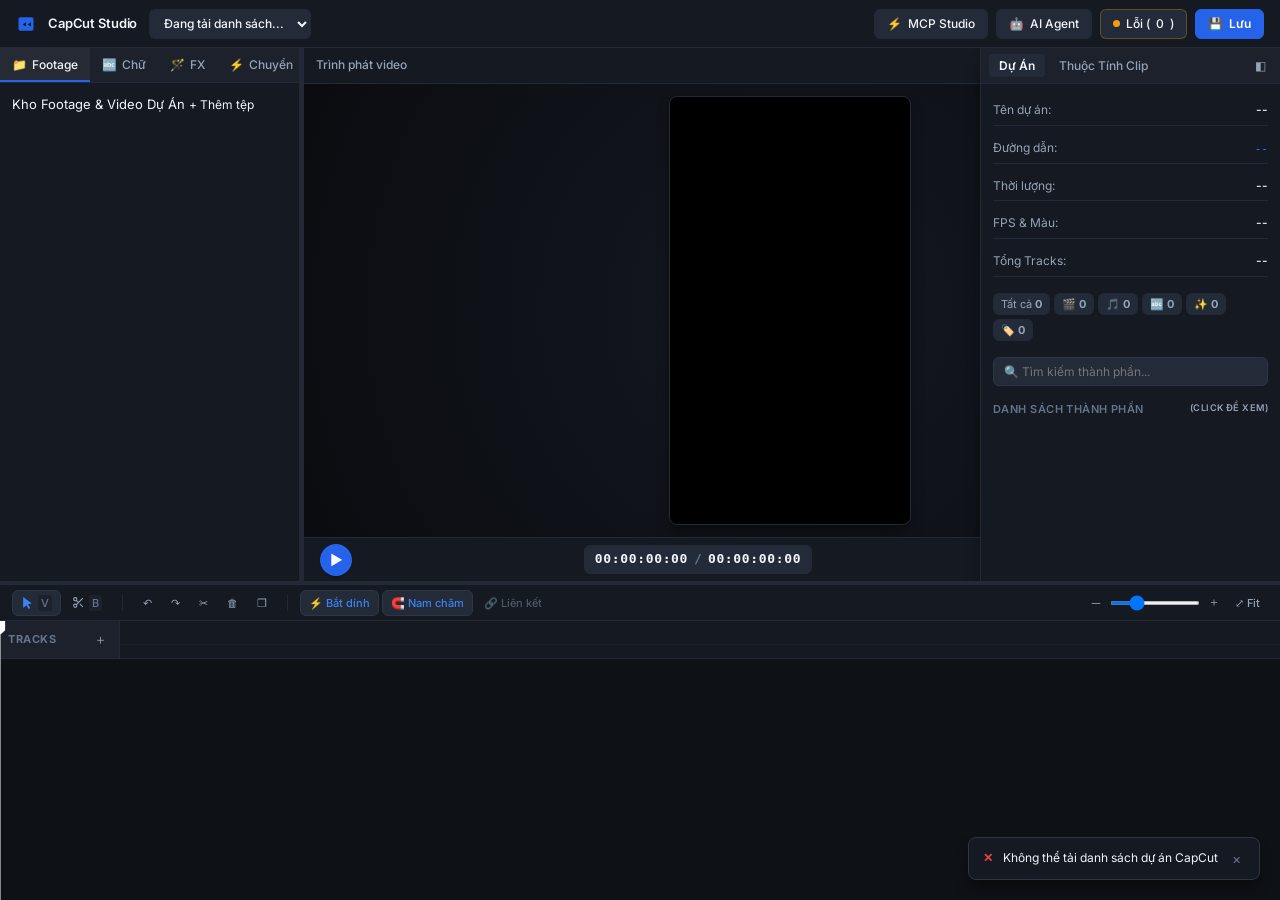
==== static/index.html @ 90d2bc45 "fix(ui): restore professional 3-pane video studio layout, visible timeline and clean default tabs" ====
<!DOCTYPE html>
<html lang="vi">
<head>
  <meta charset="UTF-8">
  <meta name="viewport" content="width=device-width, initial-scale=1.0">
  <title>CapCut Studio & AI Co-Director</title>
  <link rel="preconnect" href="https://fonts.googleapis.com">
  <link rel="preconnect" href="https://fonts.gstatic.com" crossorigin>
  <link href="https://fonts.googleapis.com/css2?family=Inter:wght@400;500;600;700&family=Montserrat:wght@600;700;800&display=swap" rel="stylesheet">
  <link rel="stylesheet" href="style.css">
</head>
<body>
  <!-- TOP APP BAR (48px chuẩn Minimal Professional) -->
  <header class="app-header">
    <div class="header-left">
      <div class="capcut-logo" title="CapCut Web Studio">
        <svg viewBox="0 0 24 24" width="20" height="20" fill="currentColor">
          <path d="M19 4H5a2 2 0 0 0-2 2v12a2 2 0 0 0 2 2h14a2 2 0 0 0 2-2V6a2 2 0 0 0-2-2zm-7 11-4-2.5 4-2.5v5zm6 0-4-2.5 4-2.5v5z"/>
        </svg>
      </div>
      <span class="app-brand-title">CapCut Studio</span>
      <div class="project-selector">
        <select id="projectSelect" onchange="loadProject(this.value)" aria-label="Chọn dự án CapCut">
          <option value="">Đang tải danh sách...</option>
        </select>
      </div>
    </div>

    <!-- BANNER CẢNH BÁO KHI CAPCUT ĐANG CHẠY -->
    <div class="capcut-status-banner" id="capcutStatusBanner" style="display: none;" role="alert">
      <span class="banner-icon">⚠️</span>
      <span class="banner-text">CapCut Desktop đang mở — Chỉnh sửa draft tạm thời bị khóa</span>
    </div>
    
    <div class="header-right">
      <button class="btn-hdr" onclick="openMcpModal()" title="Mở phòng điều khiển MCP 13 Lớp">
        <span class="btn-hdr-icon">⚡</span> MCP Studio
      </button>
      <button class="btn-hdr" onclick="toggleLiveAgentModal()" title="Mở Cockpit AI Agent Edit Thời Gian Thực">
        <span class="btn-hdr-icon">🤖</span> AI Agent
      </button>
      <button class="btn-hdr btn-hdr-qa" onclick="openQAModal()" title="Kiểm định chất lượng dự án">
        <span class="qa-dot" id="headerQaDot"></span> Lỗi (<span id="headerErrCount">0</span>)
      </button>
      <button class="btn-hdr btn-hdr-accent" onclick="saveDraftAction()" title="Thay đổi được ghi trực tiếp vào draft CapCut" aria-label="Lưu dự án">
        <span class="btn-hdr-icon">💾</span> Lưu
      </button>
    </div>
  </header>

  <!-- UPPER WORKSPACE: BỐ CỤC 3 CỘT (THƯ VIỆN - PREVIEW - INSPECTOR) CÓ SPLITTER KÉO KÍCH THƯỚC -->
  <main class="upper-workspace" id="upperWorkspace">
    <!-- CỘT 1 (TRÁI): THƯ VIỆN & CÔNG CỤ (~300px) -->
    <section class="panel-assets" id="panelAssets">
      <div class="asset-tab-bar" role="tablist">
        <button class="asset-tab active" onclick="switchAssetTab('media', this)" id="tabMediaBtn" title="Footage video" role="tab" aria-selected="true"><span class="tab-icon">📁</span> Footage</button>
        <button class="asset-tab" onclick="switchAssetTab('text', this)" title="Văn bản & Phụ đề" role="tab"><span class="tab-icon">🔤</span> Chữ</button>
        <button class="asset-tab" onclick="switchAssetTab('effects', this)" title="Hiệu ứng video" role="tab"><span class="tab-icon">🪄</span> FX</button>
        <button class="asset-tab" onclick="switchAssetTab('transitions', this)" title="Chuyển tiếp" role="tab"><span class="tab-icon">⚡</span> Chuyển</button>
        <button class="asset-tab" onclick="switchAssetTab('adjust', this)" title="Điều chỉnh màu sắc" role="tab"><span class="tab-icon">🎚️</span> Chỉnh</button>
        <button class="asset-tab" onclick="switchAssetTab('scanner', this)" id="tabScannerBtn" title="Quét lỗi footage & timeline" role="tab"><span class="tab-icon">🎯</span> Lỗi <span class="tab-err-badge" id="tabErrBadge">0</span></button>
      </div>
      
      <div class="asset-tab-content">
        <!-- TAB 0: FOOTAGE ERROR SCANNER & BOUNDING BOX LIST -->
        <div class="tab-pane" id="pane-scanner" role="tabpanel">
          <div class="scanner-header-card">
            <div class="scanner-top-row">
              <div class="score-mini-dial" id="scannerScoreDial">85</div>
              <div class="scanner-status-box">
                <div class="scanner-status-title" id="scannerStatusTitle">Đang quét footage & timeline...</div>
                <div class="scanner-sub-stats" id="scannerSubStats">Phát hiện 0 lỗi cần khoanh vùng</div>
              </div>
            </div>
            <div class="scanner-actions-row">
              <button class="btn-rescan" onclick="scanCurrentProjectErrors()">🔄 Quét lại ngay</button>
              <button class="btn-agent-autofix" onclick="startLiveAIAgentEdit()">🤖 AI Agent Sửa Toàn Bộ</button>
            </div>
          </div>

          <!-- Error Filter Chips -->
          <div class="error-filter-chips">
            <button class="err-chip active" data-filter="all" onclick="filterErrorList('all', this)">Tất cả (<b id="filterAllCount">0</b>)</button>
            <button class="err-chip type-safe" data-filter="safe_zone" onclick="filterErrorList('safe_zone', this)">🛡️ Safe (<b id="filterSafeCount">0</b>)</button>
            <button class="err-chip type-letterbox" data-filter="framing" onclick="filterErrorList('framing', this)">🔲 Viền (<b id="filterFramingCount">0</b>)</button>
            <button class="err-chip type-dead" data-filter="pacing" onclick="filterErrorList('pacing', this)">✂️ Đuôi (<b id="filterPacingCount">0</b>)</button>
            <button class="err-chip type-style" data-filter="typography" onclick="filterErrorList('typography', this)">✨ Font (<b id="filterTypoCount">0</b>)</button>
          </div>

          <!-- Error Cards Container (Hỗ trợ gộp lỗi accordion) -->
          <div class="error-items-scroll" id="errorItemsContainer">
            <div class="scanner-loading-state">
              <span class="scanner-spinner"></span> Đang quét toàn diện footage và toạ độ an toàn...
            </div>
          </div>
        </div>

        <!-- TAB 1: MEDIA -->
        <div class="tab-pane active" id="pane-media" role="tabpanel">
          <div class="media-header">
            <span class="media-title">Kho Footage & Video Dự Án</span>
            <button class="btn-sm" onclick="showToast('Đã sẵn sàng kéo thả video vào timeline', 'info')">+ Thêm tệp</button>
          </div>
          <div class="media-grid" id="mediaGrid">
            <!-- Rendered dynamically -->
          </div>
        </div>

        <!-- TAB 2: TEXT PRESETS -->
        <div class="tab-pane" id="pane-text" role="tabpanel">
          <div class="pane-title">Preset Chữ & Phụ Đề Chuẩn Thương Mại</div>
          <div class="presets-grid">
            <button type="button" class="preset-card" onclick="insertTextPreset('HOOK BANNER: CHỈ TỪ 1.100Đ', '#FFE600')">
              <div class="p-preview" style="color: #FFE600; font-family: 'Montserrat', sans-serif;">CHỈ TỪ 1.100Đ</div>
              <div class="p-name">Hook Banner Vàng Neon</div>
            </button>
            <button type="button" class="preset-card" onclick="insertTextPreset('Montserrat Shadow Commercial', '#FFFFFF')">
              <div class="p-preview montserrat-shadow">Montserrat Shadow</div>
              <div class="p-name">Commercial Standard (KB16)</div>
            </button>
            <button type="button" class="preset-card" onclick="insertTextPreset('GIẢM GIÁ 50% HÔM NAY', '#FF3B30')">
              <div class="p-preview" style="color: #FF3B30; font-weight:800;">SALE 50% 🔥</div>
              <div class="p-name">Flash Sale / FOMO</div>
            </button>
            <button type="button" class="preset-card" onclick="insertTextPreset('Hotline / Zalo: 09xx.xxx.xxx', '#00E5FF')">
              <div class="p-preview" style="color: #00E5FF; font-size: 11px;">Hotline / Zalo: 09xx...</div>
              <div class="p-name">Footer Call To Action</div>
            </button>
          </div>
        </div>

        <!-- TAB 3: VIDEO EFFECTS -->
        <div class="tab-pane" id="pane-effects" role="tabpanel">
          <div class="pane-title">Kho Hiệu Ứng Video CapCut</div>
          <div class="fx-list">
            <div class="fx-item">
              <div class="fx-icon">🌫️</div>
              <div class="fx-info">
                <div class="fx-name">Mờ (Blur)</div>
                <div class="fx-meta">Slider: effects_adjust_blur</div>
              </div>
              <button type="button" class="fx-apply-btn" onclick="applyEffectToSelected('Mờ (Blur)', 'effects_adjust_blur')">Áp dụng</button>
            </div>
            <div class="fx-item">
              <div class="fx-icon">🌀</div>
              <div class="fx-info">
                <div class="fx-name">Làm mờ xuyên tâm 2</div>
                <div class="fx-meta">Sliders: intensity, size, filter, shift</div>
              </div>
              <button type="button" class="fx-apply-btn" onclick="applyEffectToSelected('Làm mờ xuyên tâm 2', 'effects_adjust_intensity')">Áp dụng</button>
            </div>
            <div class="fx-item">
              <div class="fx-icon">✨</div>
              <div class="fx-info">
                <div class="fx-name">Phát sáng 2 (Glow)</div>
                <div class="fx-meta">Sliders: luminance, size</div>
              </div>
              <button type="button" class="fx-apply-btn" onclick="applyEffectToSelected('Phát sáng 2 (Glow)', 'effects_adjust_luminance')">Áp dụng</button>
            </div>
            <div class="fx-item">
              <div class="fx-icon">🌑</div>
              <div class="fx-info">
                <div class="fx-name">Tối góc noir</div>
                <div class="fx-meta">Slider: intensity (Vignette)</div>
              </div>
              <button type="button" class="fx-apply-btn" onclick="applyEffectToSelected('Tối góc noir', 'effects_adjust_intensity')">Áp dụng</button>
            </div>
            <div class="fx-item">
              <div class="fx-icon">🌌</div>
              <div class="fx-info">
                <div class="fx-name">Đêm tối (Dark Night)</div>
                <div class="fx-meta">Sliders: texture, filter, range</div>
              </div>
              <button type="button" class="fx-apply-btn" onclick="applyEffectToSelected('Đêm tối (Dark Night)', 'effects_adjust_texture')">Áp dụng</button>
            </div>
          </div>
        </div>

        <!-- TAB 4: TRANSITIONS -->
        <div class="tab-pane" id="pane-transitions" role="tabpanel">
          <div class="pane-title">Kho Chuyển Cảnh (Transitions)</div>
          <div class="fx-list">
            <div class="fx-item">
              <div class="fx-icon">🔀</div>
              <div class="fx-info">
                <div class="fx-name">Mờ (Dissolve)</div>
                <div class="fx-meta">Thời lượng: 0.3s (Chuẩn êm đềm)</div>
              </div>
              <button type="button" class="fx-apply-btn" onclick="applyTransition('Mờ (Dissolve)', 300000)">Chèn</button>
            </div>
            <div class="fx-item">
              <div class="fx-icon">⚡</div>
              <div class="fx-info">
                <div class="fx-name">Thu phóng nhanh dần (Fast Zoom)</div>
                <div class="fx-meta">Thời lượng: 0.25s (Đổi góc dồn dập)</div>
              </div>
              <button type="button" class="fx-apply-btn" onclick="applyTransition('Thu phóng nhanh dần (Fast Zoom)', 250000)">Chèn</button>
            </div>
            <div class="fx-item">
              <div class="fx-icon">🔆</div>
              <div class="fx-info">
                <div class="fx-name">Rò sáng sốt (Light Leak)</div>
                <div class="fx-meta">Thời lượng: 0.3s (Chớp sáng cinematic)</div>
              </div>
              <button type="button" class="fx-apply-btn" onclick="applyTransition('Rò sáng sốt (Light Leak)', 300000)">Chèn</button>
            </div>
            <div class="fx-item">
              <div class="fx-icon">🫧</div>
              <div class="fx-info">
                <div class="fx-name">Bong bóng mờ (Blur Bubble)</div>
                <div class="fx-meta">Thời lượng: 0.35s</div>
              </div>
              <button type="button" class="fx-apply-btn" onclick="applyTransition('Bong bóng mờ', 350000)">Chèn</button>
            </div>
          </div>
        </div>

        <!-- TAB 5: ADJUSTMENTS -->
        <div class="tab-pane" id="pane-adjust" role="tabpanel">
          <div class="pane-title">Cân Chỉnh Màu & Chi Tiết (15 Sliders Gốc)</div>
          <div class="adjust-sliders-list">
            <div class="adj-row">
              <span class="adj-name">Độ sáng (Brightness)</span>
              <input type="range" min="-50" max="50" value="0" oninput="handleColorAdjust('brightness', this.value)">
              <span class="adj-val" id="val-brightness">0</span>
            </div>
            <div class="adj-row">
              <span class="adj-name">Độ tương phản (Contrast)</span>
              <input type="range" min="-50" max="50" value="0" oninput="handleColorAdjust('contrast', this.value)">
              <span class="adj-val" id="val-contrast">0</span>
            </div>
            <div class="adj-row">
              <span class="adj-name">Độ bão hòa (Saturation)</span>
              <input type="range" min="-50" max="50" value="0" oninput="handleColorAdjust('saturation', this.value)">
              <span class="adj-val" id="val-saturation">0</span>
            </div>
            <div class="adj-row">
              <span class="adj-name">Làm sắc nét (Sharpen)</span>
              <input type="range" min="0" max="100" value="15" oninput="handleColorAdjust('sharpen', this.value)">
              <span class="adj-val" id="val-sharpen">15</span>
            </div>
            <div class="adj-row">
              <span class="adj-name">Tối bốn góc (Vignette)</span>
              <input type="range" min="0" max="100" value="0" oninput="handleColorAdjust('vignetting', this.value)">
              <span class="adj-val" id="val-vignetting">0</span>
            </div>
            <div class="adj-row">
              <span class="adj-name">Hạt phim (Film Grain)</span>
              <input type="range" min="0" max="100" value="0" oninput="handleColorAdjust('particle', this.value)">
              <span class="adj-val" id="val-particle">0</span>
            </div>
          </div>
        </div>

        <!-- TAB 6: STICKERS -->
        <div class="tab-pane" id="pane-stickers" role="tabpanel">
          <div class="pane-title">Ảnh Vector & Nhãn Dán</div>
          <div class="presets-grid">
            <button type="button" class="preset-card" onclick="showToast('Đã sẵn sàng chèn nhãn dán vào timeline', 'info')">
              <div class="p-preview">🔥 HOT</div>
              <div class="p-name">Sticker Giảm Giá</button></div>
            <button type="button" class="preset-card" onclick="showToast('Đã sẵn sàng chèn nhãn dán vào timeline', 'info')">
              <div class="p-preview">⭐ 5 SAO</div>
              <div class="p-name">Đánh Giá Uy Tín</button></div>
          </div>
        </div>
      </div>
    </section>

    <!-- SPLITTER TRÁI (KÉO KÍCH THƯỚC THƯ VIỆN) -->
    <div class="panel-splitter" id="splitterLeft" title="Kéo để chỉnh kích thước thư viện"></div>

    <!-- CỘT 2 (GIỮA): TRÌNH PHÁT PREVIEW 9:16 CĂN GIỮA, FIT HEIGHT TO RÕ -->
    <section class="panel-player" id="panelPlayer">
      <div class="player-header">
        <span class="player-title">Trình phát video</span>
        <div class="player-header-actions">
          <span class="player-fps-tag" id="playerFpsTag">30 FPS</span>
        </div>
      </div>
      
      <div class="player-viewport">
        <div class="player-canvas" id="playerCanvas">
          <!-- Real HTML5 Video element for playing footage -->
          <video id="mainVideoPlayer" preload="auto" playsinline></video>
          
          <!-- Text Overlays synchronized with playhead -->
          <div class="active-text-display" id="activeTextDisplay"></div>
          
          <!-- Interactive Error Bounding Box Layer (ROI Overlay) -->
          <div class="error-bbox-layer" id="errorBBoxLayer"></div>

          <!-- Live Agent Action Indicator Overlay -->
          <div class="live-agent-hud-banner" id="liveAgentHudBanner" style="display: none;">
            <div class="hud-status-dot"></div>
            <div class="hud-text-box">
              <span class="hud-title">AI AGENT EDIT REALTIME</span>
              <span class="hud-sub" id="hudSubAction">Đang quét vùng lỗi...</span>
            </div>
          </div>

          <div class="tiktok-safe-guide" id="tiktokSafeGuide">
            <div class="safe-tag">Vùng an toàn TikTok (Lower-Third Safe)</div>
          </div>
        </div>
      </div>

      <!-- THANH ĐIỀU KHIỂN DƯỚI PREVIEW (CHỨA TIMECODE DUY NHẤT) -->
      <div class="player-controls">
        <button class="play-btn" id="playBtn" onclick="togglePlay()" aria-label="Phát hoặc tạm dừng (Space)">▶</button>
        
        <!-- TIMECODE DUY NHẤT TRÊN TOÀN GIAO DIỆN -->
        <div class="timecode-display" title="Thời gian hiện tại / Tổng thời lượng">
          <span id="currentTimecode" class="tc-digits">00:00:00:00</span>
          <span class="tc-sep">/</span>
          <span id="totalTimecode" class="tc-digits">00:00:00:00</span>
        </div>

        <div class="transport-switches">
          <label class="switch-item" title="Bật/Tắt hiển thị khung khoanh vùng lỗi">
            <input type="checkbox" id="btnToggleBBox" checked onchange="toggleBBoxOverlay()">
            <span class="switch-track"></span>
            <span class="switch-text">Khoanh lỗi</span>
          </label>
          <label class="switch-item" title="Bật/Tắt hướng dẫn vùng an toàn TikTok">
            <input type="checkbox" id="btnToggleSafeGuide" onchange="toggleSafeGuide()">
            <span class="switch-track"></span>
            <span class="switch-text">Khung TikTok</span>
          </label>
        </div>
      </div>
    </section>

    <!-- SPLITTER PHẢI (KÉO KÍCH THƯỚC INSPECTOR) -->
    <div class="panel-splitter" id="splitterRight" title="Kéo để chỉnh kích thước thuộc tính"></div>

    <!-- CỘT 3 (PHẢI): CLIP INSPECTOR & CHI TIẾT DỰ ÁN (~300px, GẬP ĐƯỢC) -->
    <section class="panel-details" id="panelDetails">
      <div class="details-tab-header">
        <div class="dtab-nav">
          <button class="dtab-btn active" id="tabBtnDetails" onclick="switchDetailTab('project')">Dự Án</button>
          <button class="dtab-btn" id="tabBtnClip" onclick="switchDetailTab('clip')">Thuộc Tính Clip</button>
        </div>
        <button class="btn-fold-inspector" id="btnFoldInspector" onclick="toggleInspectorFold()" title="Gập/Mở bảng thuộc tính">◧</button>
      </div>

      <!-- VIEW A: PROJECT DETAILS & COMPONENT EXPLORER -->
      <div class="dtab-view active" id="viewProjectDetails">
        <div class="details-content">
          <div class="detail-row">
            <span class="detail-label">Tên dự án:</span>
            <span class="detail-val" id="detName">--</span>
          </div>
          <div class="detail-row">
            <span class="detail-label">Đường dẫn:</span>
            <span class="detail-val path-val" id="detPath" title="Bấm để sao chép" onclick="copyTextToClipboard(this.textContent)">--</span>
          </div>
          <div class="detail-row">
            <span class="detail-label">Thời lượng:</span>
            <span class="detail-val" id="detDuration">--</span>
          </div>
          <div class="detail-row">
            <span class="detail-label">FPS & Màu:</span>
            <span class="detail-val" id="detFps">--</span>
          </div>
          <div class="detail-row">
            <span class="detail-label">Tổng Tracks:</span>
            <span class="detail-val" id="detTracks">--</span>
          </div>

          <!-- Component Stats Badges: Gọn 1 hàng -->
          <div class="comp-stats-pills" id="compStatsPills">
            <button class="comp-stat-pill" data-type="all">Tất cả <b id="statAllCount">0</b></button>
            <button class="comp-stat-pill type-video" data-type="video">🎬 <b id="statVideoCount">0</b></button>
            <button class="comp-stat-pill type-audio" data-type="audio">🎵 <b id="statAudioCount">0</b></button>
            <button class="comp-stat-pill type-text" data-type="text">🔤 <b id="statTextCount">0</b></button>
            <button class="comp-stat-pill type-effect" data-type="effect">✨ <b id="statEffectCount">0</b></button>
            <button class="comp-stat-pill type-sticker" data-type="sticker">🏷️ <b id="statStickerCount">0</b></button>
          </div>

          <!-- Component Search & Filter -->
          <div class="comp-search-bar">
            <input type="text" id="compSearchInput" placeholder="🔍 Tìm kiếm thành phần..." oninput="filterComponentList()">
          </div>

          <!-- Component Explorer List (Hàng 32px, 1 lớp cuộn duy nhất) -->
          <div class="comp-explorer-header">
            <span>Danh sách thành phần</span>
            <small style="color:var(--text-muted);">(Click để xem)</small>
          </div>
          <div class="component-list" id="projectComponentList">
            <!-- Dynamically populated -->
          </div>
        </div>
      </div>

      <!-- VIEW B: INTERACTIVE CLIP INSPECTOR -->
      <div class="dtab-view" id="viewClipInspector">
        <div class="clip-inspector-box">
          <!-- Inspector Header -->
          <div class="insp-header-row">
            <span id="inspTypeBadge" class="insp-type-badge badge-video">VIDEO</span>
            <span id="inspClipName" class="insp-clip-title" title="Tên clip">Tên clip</span>
          </div>

          <!-- Track & Index Info -->
          <div class="insp-meta-row">
            <span id="inspTrackBadge" class="insp-meta-tag">Track 0</span>
            <span id="inspTimeRange" class="insp-meta-tag">0.00s ➔ 0.00s</span>
          </div>
          
          <!-- Text Editing Section (for Text clips) -->
          <div class="insp-field" id="textFieldWrap" style="display: none;">
            <label for="inspTextInput">Nội dung Phụ đề / Văn bản:</label>
            <textarea id="inspTextInput" rows="2" class="insp-textarea" oninput="handleLiveTextEdit(this.value)" placeholder="Nhập phụ đề..."></textarea>
            <div class="insp-subnote">💡 Cập nhật trực tiếp lên màn hình xem trước và timeline</div>
          </div>

          <!-- Media Path (for Video / Audio) -->
          <div class="insp-field" id="mediaPathWrap" style="display: none;">
            <div class="insp-label-flex">
              <label>Đường dẫn tệp gốc:</label>
              <button class="btn-copy-mini" type="button" onclick="copyTextToClipboard(document.getElementById('inspMediaPath').textContent)" title="Sao chép đường dẫn">📋 Copy</button>
            </div>
            <div class="path-display-box" id="inspMediaPath">--</div>
          </div>

          <!-- Timing Steppers -->
          <div class="insp-row">
            <div class="insp-field">
              <label for="inspStartTime">Bắt đầu (s):</label>
              <div class="num-stepper">
                <button type="button" onclick="stepClipTime(-0.5)">-0.5</button>
                <input type="number" step="0.1" id="inspStartTime" onchange="handleTimeEdit()">
                <button type="button" onclick="stepClipTime(0.5)">+0.5</button>
              </div>
            </div>
            <div class="insp-field">
              <label for="inspDuration">Thời lượng (s):</label>
              <div class="num-stepper">
                <button type="button" onclick="stepClipDur(-0.2)">-0.2</button>
                <input type="number" step="0.1" id="inspDuration" onchange="handleDurEdit()">
                <button type="button" onclick="stepClipDur(0.2)">+0.2</button>
              </div>
            </div>
          </div>

          <!-- Volume Slider (Video / Audio) -->
          <div class="insp-field" id="volumeFieldWrap">
            <div class="insp-label-flex">
              <label for="inspVolumeSlider">Âm lượng Clip:</label>
              <span id="inspVolumeVal" style="color: var(--color-success); font-weight: 600;">100%</span>
            </div>
            <input type="range" id="inspVolumeSlider" min="0" max="200" value="100" class="insp-slider" oninput="handleVolumeChange(this.value)">
          </div>

          <!-- Speed Controls -->
          <div class="insp-field" id="speedFieldWrap">
            <div class="insp-label-flex">
              <label>Tốc độ phát:</label>
              <span id="inspSpeedVal" style="color: var(--accent); font-weight: 600;">1.0x</span>
            </div>
            <div class="scale-buttons speed-buttons">
              <button type="button" class="scale-btn" onclick="setClipSpeed(0.5)">0.5x</button>
              <button type="button" class="scale-btn active" onclick="setClipSpeed(1.0)">1.0x Chuẩn</button>
              <button type="button" class="scale-btn" onclick="setClipSpeed(1.25)">1.25x</button>
              <button type="button" class="scale-btn" onclick="setClipSpeed(1.5)">1.5x</button>
              <button type="button" class="scale-btn" onclick="setClipSpeed(2.0)">2.0x</button>
            </div>
          </div>

          <!-- Scale / Punch-in Buttons (for Video/Image) -->
          <div class="insp-field" id="scaleFieldWrap">
            <label>Tỷ lệ thu phóng (Punch-in / Zoom):</label>
            <div class="scale-buttons">
              <button type="button" class="scale-btn active" onclick="setClipScale(1.0)">1.0x Chuẩn</button>
              <button type="button" class="scale-btn" onclick="setClipScale(1.15)">1.15x Punch-in</button>
              <button type="button" class="scale-btn" onclick="setClipScale(1.2)">1.2x Cận cảnh</button>
            </div>
          </div>

          <!-- Applied Effects & Animations List -->
          <div class="insp-field" id="appliedEffectsWrap">
            <label>Hiệu ứng & Animation đính kèm:</label>
            <div class="applied-tags-box" id="inspAppliedTags">
              <span class="no-effect-hint">Không có hiệu ứng đính kèm</span>
            </div>
          </div>

          <!-- Pinned Action Buttons for Clip Inspector -->
          <div class="insp-actions" id="clipInspActions">
            <button type="button" class="btn-insp-action" onclick="splitSelectedAtPlayhead()">✂ Cắt đôi</button>
            <button type="button" class="btn-insp-action" onclick="duplicateSelected()">❐ Nhân đôi</button>
            <button type="button" class="btn-insp-action btn-ai" onclick="openClipAIPanel()">🪄 AI Lệnh</button>
            <button type="button" class="btn-insp-action btn-danger" onclick="deleteSelected()">🗑 Xóa Clip</button>
          </div>
        </div>
      </div>
    </section>
  </main>

  <!-- SPLITTER NGANG ĐIỀU CHỈNH CHIỀU CAO TIMELINE -->
  <div class="timeline-splitter" id="splitterTimeline" title="Kéo để chỉnh độ cao dòng thời gian"></div>

  <!-- LOWER WORKSPACE: CAPCUT EXACT TIMELINE (GOM NHÓM GỌN GÀNG, BỎ TIMECODE TRÙNG LẶP) -->
  <footer class="lower-timeline" id="lowerTimeline">
    <div class="timeline-toolbar">
      <!-- NHÓM 1: CÔNG CỤ CHỌN / DAO LAM -->
      <div class="tb-group">
        <button class="tb-btn active" id="toolSelect" title="Công cụ chọn (V)" aria-label="Công cụ chọn (V)" onclick="setTool('select')">
          <svg width="13" height="13" viewBox="0 0 24 24" fill="currentColor"><path d="M4 2l16 12-7 1 4 7-3 2-4-7-6 5z"/></svg>
          <span class="tool-hotkey">V</span>
        </button>
        <button class="tb-btn" id="toolRazor" title="Công cụ cắt dao lam (B)" aria-label="Công cụ cắt dao lam (B)" onclick="setTool('razor')">
          <svg width="13" height="13" viewBox="0 0 24 24" fill="none" stroke="currentColor" stroke-width="2"><circle cx="6" cy="6" r="3"/><circle cx="6" cy="18" r="3"/><line x1="20" y1="4" x2="8.12" y2="15.88"/><line x1="14.47" y1="14.48" x2="20" y2="20"/><line x1="8.12" y1="8.12" x2="12" y2="12"/></svg>
          <span class="tool-hotkey">B</span>
        </button>
      </div>

      <div class="tb-divider"></div>

      <!-- NHÓM 2: THAO TÁC EDIT (HOÀN TÁC / LÀM LẠI / CẮT / XÓA / NHÂN BẢN) -->
      <div class="tb-group">
        <button class="tb-btn" title="Hoàn tác (Ctrl+Z)" aria-label="Hoàn tác (Ctrl+Z)" onclick="undoAction()">↶</button>
        <button class="tb-btn" title="Làm lại (Ctrl+Shift+Z hoặc Ctrl+Y)" aria-label="Làm lại (Ctrl+Shift+Z hoặc Ctrl+Y)" onclick="redoAction()">↷</button>
        <button class="tb-btn" title="Tách đôi clip tại Playhead (Ctrl+B)" aria-label="Tách đôi clip tại Playhead (Ctrl+B)" onclick="splitSelectedAtPlayhead()">✂</button>
        <button class="tb-btn" title="Xóa clip đã chọn (Del/Backspace)" aria-label="Xóa clip đã chọn (Del/Backspace)" onclick="deleteSelected()">🗑</button>
        <button class="tb-btn" title="Nhân đôi clip (Ctrl+D)" aria-label="Nhân đôi clip (Ctrl+D)" onclick="duplicateSelected()">❐</button>
      </div>

      <div class="tb-divider"></div>

      <!-- NHÓM 3: SNAP / MAGNET / LINKAGE -->
      <div class="tb-group">
        <button class="tb-btn active" id="btnSnapping" title="Tự động bắt dính điểm cắt (S)" onclick="toggleSnapping()">⚡ Bắt dính</button>
        <button class="tb-btn active" id="btnMagnet" title="Hút nam châm trục chính (N)" onclick="toggleMagnet()">🧲 Nam châm</button>
        <button class="tb-btn" id="btnLinkage" title="Tính năng sắp có" disabled style="opacity: 0.45; cursor: not-allowed;">🔗 Liên kết</button>
      </div>

      <!-- NHÓM 4 (PHẢI): THU PHÓNG ZOOM TIMELINE -->
      <div class="tb-group tb-group-right">
        <div class="zoom-slider-box">
          <button class="zoom-btn" onclick="zoomTimelineStep(-0.2)" title="Thu nhỏ timeline">─</button>
          <input type="range" id="zoomSlider" min="30" max="300" value="100" oninput="handleZoom(this.value)" aria-label="Thu phóng timeline">
          <button class="zoom-btn" onclick="zoomTimelineStep(0.2)" title="Phóng to timeline">＋</button>
        </div>
        <button class="tb-btn" title="Vừa vặn toàn bộ timeline (Shift+Z)" aria-label="Vừa vặn toàn bộ timeline (Shift+Z)" onclick="fitTimeline()">⤢ Fit</button>
      </div>
    </div>

    <!-- KHU VỰC CUỘN TRACKS & THƯỚC ĐO RULER -->
    <div class="timeline-scroll-container" id="timelineScroll">
      <!-- TIME RULER & MARKER LANE RIÊNG BIỆT -->
      <div class="timeline-ruler" id="timelineRuler">
        <div class="ruler-header-spacer">
          <span class="ruler-header-title">TRACKS</span>
          <button class="btn-add-track-mini" title="Thêm track trong CapCut Desktop" aria-label="Thêm track trong CapCut Desktop" onclick="addNewTrack()">＋</button>
        </div>
        <div class="ruler-content-area">
          <div class="ruler-track" id="rulerTrack">
            <!-- Time tick labels -->
          </div>
          <!-- LANE MARKER LỖI 6PX NẰM RIÊNG DƯỚI RULER, KHÔNG CHE SỐ -->
          <div class="ruler-marker-lane" id="rulerMarkerLane"></div>
        </div>
      </div>

      <!-- PLAYHEAD NEEDLE -->
      <div class="playhead" id="playhead">
        <div class="playhead-head"></div>
        <div class="playhead-line"></div>
      </div>

      <!-- TRACKS ROWS CONTAINER -->
      <div class="tracks-container" id="tracksContainer">
        <!-- Rendered dynamically from draft_content.json -->
      </div>
    </div>
  </footer>


  <!-- QUALITY GATE AUDIT MODAL -->
  <div class="qa-modal-overlay" id="qaModal" onclick="closeQAModal(event)">
    <div class="qa-modal-card" role="dialog" aria-modal="true" aria-label="Kiểm định chất lượng dự án" onclick="event.stopPropagation()">
      <div class="qa-header">
        <div class="qa-title">
          <span>🛡️</span> Bảng Kiểm Định Chất Lượng Video (Quality Gate)
        </div>
        <button class="btn-close-modal" onclick="closeQAModal()">✕</button>
      </div>
      
      <div class="qa-score-row">
        <div class="score-dial" id="qaScoreDial">85</div>
        <div class="score-meta">
          <div class="score-status" id="qaScoreStatus">ĐẠT CHUẨN (PASS)</div>
          <div class="score-sub">Video đạt chuẩn nhịp cắt thương mại và tỷ lệ giữ chân người xem</div>
        </div>
        <button class="btn-auto-fix" onclick="autoFixAllQuality()">⚡ 1-Click Tối Ưu Toàn Bộ</button>
      </div>

      <div class="qa-issues-list" id="qaIssuesList">
        <!-- Issues rendered dynamically -->
      </div>
    </div>
  </div>

  <!-- GEMINI / ANTIGRAVITY AI CO-DIRECTOR POPUP (CLICK & COMMAND) -->
  <div class="ai-modal-overlay" id="aiModal" onclick="closeAIPanel(event)">
    <div class="ai-modal-card" role="dialog" aria-modal="true" aria-label="Bảng điều khiển AI Co-Director" onclick="event.stopPropagation()">
      <div class="ai-card-header">
        <div class="ai-title">
          <span class="ai-sparkle">✦</span> Gemini & Antigravity AI Co-Director
        </div>
        <button class="btn-close-modal" onclick="closeAIPanel()">✕</button>
      </div>

      <div class="ai-context-box" id="aiContextBox">
        <div class="context-item"><strong>🎯 Clip:</strong> <span id="ctxSegName">Chưa chọn clip</span></div>
        <div class="context-item"><strong>⏱️ Timestamp:</strong> <span id="ctxSegTime">--:--</span></div>
        <div class="context-item"><strong>📌 Track:</strong> <span id="ctxTrackName">--</span></div>
      </div>

      <div class="ai-chips-list">
        <button type="button" class="chip" onclick="applyQuickPrompt('Kéo đoạn này xuất hiện sớm hơn 0.5s để khớp đúng nhịp lời thoại')">⏱️ Khớp nhịp lời thoại (-0.5s)</button>
        <button type="button" class="chip" onclick="applyQuickPrompt('Đổi font sang Montserrat Regular Bold có Shadow -45 độ chuẩn Commercial')">✨ Chuẩn Montserrat Shadow</button>
        <button type="button" class="chip" onclick="applyQuickPrompt('Áp dụng Punch-in Zoom 1.15x vào clip này')">🔍 Punch-in Zoom 1.15x</button>
        <button type="button" class="chip" onclick="applyQuickPrompt('Kéo toạ độ phụ đề về vùng an toàn TikTok y = -0.404')">🛡️ Vùng an toàn TikTok</button>
        <button type="button" class="chip" onclick="applyQuickPrompt('Triệt tiêu đuôi video chết, cắt cụt ngay sau khi dứt lời thoại')">✂️ Triệt tiêu đuôi chết</button>
      </div>

      <div class="ai-input-wrapper">
        <textarea id="aiPromptInput" rows="3" placeholder="Nhập lệnh tự nhiên cho Gemini/Antigravity... (Ví dụ: 'Sửa chữ thành GIẢM 50%, đổi sang màu Vàng Neon và kéo sớm 0.3s')"></textarea>
      </div>

      <div class="ai-card-actions">
        <span class="ai-status-msg" id="aiStatusMsg"></span>
        <button class="btn-ai-execute" onclick="executeAICommand()">
          <svg width="16" height="16" viewBox="0 0 24 24" fill="none" stroke="currentColor" stroke-width="2.5"><polygon points="5 3 19 12 5 21 5 3"/></svg>
          Thực thi lệnh trực tiếp
        </button>
      </div>
    </div>
  </div>

  <!-- REAL-TIME AI AGENT EDIT COCKPIT MODAL -->
  <div class="agent-cockpit-overlay" id="liveAgentModal" onclick="closeLiveAgentModal(event)">
    <div class="agent-cockpit-card" role="dialog" aria-modal="true" aria-label="Cockpit AI Agent Edit Thời Gian Thực" onclick="event.stopPropagation()">
      <div class="cockpit-header">
        <div class="cockpit-title-group">
          <div class="cockpit-beacon">
            <span class="beacon-pulse"></span>
            <span class="beacon-core"></span>
          </div>
          <div>
            <div class="cockpit-main-title">AI AGENT EDIT REALTIME COCKPIT</div>
            <div class="cockpit-subtitle">Tự động quét footage, khoanh vùng lỗi và biên tập video trực tiếp</div>
          </div>
        </div>
        <div class="cockpit-header-actions">
          <span class="cockpit-mode-tag" id="agentModeTag">SẴN SÀNG</span>
          <button class="btn-close-modal" onclick="closeLiveAgentModal()">✕</button>
        </div>
      </div>

      <!-- Stats Bar -->
      <div class="cockpit-stats-bar">
        <div class="cstat-item">
          <span class="cstat-label">Tổng lỗi phát hiện:</span>
          <span class="cstat-val cstat-warn" id="cockpitTotalErrors">0</span>
        </div>
        <div class="cstat-item">
          <span class="cstat-label">Đã khoanh vùng & sửa:</span>
          <span class="cstat-val cstat-success" id="cockpitFixedCount">0</span>
        </div>
        <div class="cstat-item">
          <span class="cstat-label">Chất lượng Timeline:</span>
          <span class="cstat-val cstat-cyan" id="cockpitHealthScore">85%</span>
        </div>
        <div class="cstat-item">
          <span class="cstat-label">Thời gian biên dịch:</span>
          <span class="cstat-val" id="cockpitPacingVal">Real-time (0.3s/step)</span>
        </div>
      </div>

      <!-- Current Action Spotlight -->
      <div class="cockpit-spotlight-box">
        <div class="spotlight-badge" id="spotlightBadge">ĐANG CHỜ LỆNH</div>
        <div class="spotlight-title" id="spotlightTitle">Chọn "Chạy Tự Động" để AI Agent quét và sửa toàn bộ lỗi trên timeline</div>
        <div class="spotlight-desc" id="spotlightDesc">AI Agent sẽ tuần tự di chuyển playhead, khoanh vùng lỗi trên video canvas và chốt thông số chuẩn thương mại.</div>
      </div>

      <!-- Telemetry Stream Console -->
      <div class="cockpit-terminal">
        <div class="terminal-bar">
          <span>LIVE TELEMETRY STREAM & FOOTAGE DIAGNOSTICS</span>
          <span class="terminal-dots">● ● ●</span>
        </div>
        <div class="terminal-body" id="agentTerminalBody">
          <div class="t-line t-system">[SYSTEM] CapCut AI Agent Co-Director v4.5 initialized. Ready for real-time video editing.</div>
        </div>
      </div>

      <!-- Cockpit Control Buttons -->
      <div class="cockpit-controls-row">
        <button class="btn-agent-primary" id="btnRunAgentAuto" onclick="runAgentAutoPilot()">
          <span class="btn-icon">▶</span> Chạy Tự Động (Auto-Pilot)
        </button>
        <button class="btn-agent-secondary" onclick="runAgentNextStep()">
          <span class="btn-icon">⏭</span> Sửa Từng Bước (Step)
        </button>
        <button class="btn-agent-secondary" onclick="executeBatchAutoFix()">
          <span class="btn-icon">⚡</span> Sửa Tất Cả Trong 1 Giây
        </button>
        <button class="btn-agent-secondary" onclick="pauseAgent()">
          <span class="btn-icon">⏸</span> Tạm Dừng
        </button>
        <button class="btn-agent-danger" onclick="undoAction()">
          <span class="btn-icon">↶</span> Hoàn Tác (Undo)
        </button>
      </div>
    </div>
  </div>

  <!-- MCP CAPCUT 13-LAYER TIMELINE BUILDER MODAL -->
  <div class="mcp-modal-overlay" id="mcpModal" onclick="closeMcpModal(event)">
    <div class="mcp-modal-card" role="dialog" aria-modal="true" aria-label="Phòng điều khiển MCP 13 Lớp" onclick="event.stopPropagation()">
      <div class="mcp-header">
        <div class="mcp-title-box">
          <span class="mcp-badge">MCP PIPELINE CONNECTED</span>
          <div class="mcp-h1">⚡ MCP Studio & AI Video Producer</div>
          <div class="mcp-h2">Lọc lỗi footage tự động, phân tích kịch bản theo yêu cầu đạo diễn & biên dịch timeline 13 lớp CapCut</div>
        </div>
        <button class="btn-close-modal" onclick="closeMcpModal()">✕</button>
      </div>

      <!-- MCP Studio Internal Navigation Tabs -->
      <div class="mcp-nav-tabs">
        <button class="mcp-tab-btn active" onclick="switchMcpTab('sources', this)">
          <span>📁</span> Nguồn Footage & Source Bùa
        </button>
        <button class="mcp-tab-btn" onclick="switchMcpTab('script', this)">
          <span>✍️</span> Kịch Bản & Căn Nhịp AI
        </button>
        <button class="mcp-tab-btn" onclick="switchMcpTab('director', this)">
          <span>🎬</span> Yêu Cầu Đạo Diễn
        </button>
        <button class="mcp-tab-btn" onclick="switchMcpTab('diagnostic', this)" id="mcpTabDiagnosticBtn">
          <span>🎯</span> Báo Cáo Lọc Lỗi Footage <span class="mcp-tab-badge" id="mcpBadgeBadClips">0</span>
        </button>
      </div>

      <div class="mcp-modal-content">
        <!-- TAB 1: SOURCES -->
        <div class="mcp-pane active" id="mcpPane-sources">
          <div class="mcp-pane-grid">
            <div class="mcp-field">
              <label>Tên Dự Án (Project Name):</label>
              <input type="text" id="mcpProjectName" value="" placeholder="Tên dự án CapCut (ví dụ: DU_AN_MAU)..." class="mcp-input">
            </div>

            <div class="mcp-field">
              <label>Kho Footage Thô B-Roll / A-Roll (Link Folder Path):</label>
              <div class="mcp-input-row">
                <input type="text" id="mcpBrollFolder" value="" placeholder="Đường dẫn thư mục footage thô..." class="mcp-input">
                <button class="mcp-btn-action" type="button" onclick="runFootageAnalysisFromInput()" title="AI Agent quét phân tích toàn bộ footage trong folder">
                  <span>🔍</span> Quét Lọc Lỗi
                </button>
              </div>
            </div>

            <div class="mcp-field">
              <label>Kho "Source Bùa" (BGM, SFX, LUTs, Brand Motion, Overlays):</label>
              <input type="text" id="mcpSupportingFolder" value="" placeholder="Đường dẫn thư mục tài nguyên hỗ trợ (materials)..." class="mcp-input">
            </div>

            <div class="mcp-field">
              <label>Video VJ / A-Roll Chính:</label>
              <input type="text" id="mcpVjVideo" value="" placeholder="Đường dẫn file video chính (A-Roll)..." class="mcp-input">
            </div>

            <div class="mcp-field">
              <label>Nhạc Nền BGM (Commercial Ducking):</label>
              <input type="text" id="mcpBgmPath" value="" placeholder="Đường dẫn file nhạc nền (BGM)..." class="mcp-input">
            </div>
          </div>
        </div>

        <!-- TAB 2: SCRIPT -->
        <div class="mcp-pane" id="mcpPane-script">
          <div class="mcp-presets-row">
            <span>Chọn kịch bản mẫu nhanh:</span>
            <button class="mcp-preset-pill active" onclick="loadMcpPreset('cup')">🥤 Ly Giấy Sinh Học (4 câu · 10.5s)</button>
            <button class="mcp-preset-pill" onclick="loadMcpPreset('coffee')">☕ F&B Cà Phê (3 câu · 8.5s)</button>
            <button class="mcp-preset-pill" onclick="loadMcpPreset('retail')">🛍️ Bán Lẻ Khuyến Mãi (3 câu · 7.5s)</button>
          </div>

          <div class="mcp-field">
            <div class="mcp-field-header">
              <label>Điền Kịch Bản Thoại & Phân Cảnh (Plain Text):</label>
              <button class="mcp-btn-parse" onclick="triggerParseScriptAI()">
                <span>⚡</span> AI Agent Phân Tích & Căn Nhịp Thoại
              </button>
            </div>
            <textarea id="mcpRawScriptText" rows="5" class="mcp-textarea" placeholder="Nhập kịch bản plain text tiếng Việt. Ví dụ:
[0.0s - 2.5s] Ly giấy sinh học thế hệ mới, giải pháp xanh thay thế nhựa dùng một lần. (broll: ly_giay)
[2.5s - 5.0s] Chống thấm nước tuyệt đối, an toàn cho cả đồ uống nóng và lạnh. (broll: chong_tham)
[5.0s - 7.5s] Thiết kế in ấn logo sắc nét, nâng tầm thương hiệu quán của bạn. (broll: logo_in)
[7.5s - 10.0s] Đặt hàng ngay hôm nay để nhận ưu đãi chiết khấu đến 20%! (broll: khuyen_mai)">1. Ly giấy sinh học thế hệ mới, giải pháp xanh thay thế hoàn toàn nhựa dùng một lần.
2. Chống thấm nước tuyệt đối, an toàn cho cả đồ uống nóng và lạnh suốt 12 tiếng.
3. Thiết kế in ấn logo sắc nét theo yêu cầu, nâng tầm nhận diện thương hiệu quán của bạn.
4. Nhấp vào giỏ hàng ngay hôm nay để nhận ưu đãi chiết khấu 20% cho 50 đơn đầu tiên!</textarea>
          </div>

          <div class="mcp-field">
            <label>Cấu Trúc Phân Cảnh JSON Đã Căn Nhịp (Auto-Generated):</label>
            <textarea id="mcpScriptJson" rows="4" class="mcp-textarea-code"></textarea>
          </div>
        </div>

        <!-- TAB 3: DIRECTOR REQUIREMENTS -->
        <div class="mcp-pane" id="mcpPane-director">
          <div class="mcp-director-grid">
            <div class="mcp-field">
              <label>🎯 Yêu Cầu Hook 3 Giây Đầu (Giật Tít / Viral Hook):</label>
              <input type="text" id="mcpDirectorHook" value="CẢNH BÁO: ĐỪNG DÙNG LY NHỰA NỮA!" class="mcp-input" placeholder="Ví dụ: CẢNH BÁO: ĐỪNG MUA NẾU CHƯA XEM HẾT CLIP!">
              <span class="mcp-input-hint">Gắn vào Track 6 với font Montserrat ExtraBold Vàng Gold pos.y 0.35.</span>
            </div>

            <div class="mcp-field">
              <label>🚀 Yêu Cầu Kêu Gọi Hành Động (CTA Outro):</label>
              <input type="text" id="mcpDirectorCta" value="BẤM VÀO GIỎ HÀNG NGAY HÔM NAY" class="mcp-input" placeholder="Ví dụ: NHẤP LINK ĐỂ NHẬN ƯU ĐÃI NGAY">
              <span class="mcp-input-hint">Gắn vào Track 12 trong 2 giây cuối kèm hiệu ứng backdrop mờ.</span>
            </div>

            <div class="mcp-field">
              <label>⏱️ Tiêu Chuẩn Nhịp Dựng (Pacing Mode):</label>
              <select id="mcpDirectorPacing" class="mcp-select" onchange="onPacingModeChange()">
                <option value="fast">Dồn Dập / Hook Viral (1.0s - 1.8s/cut - TikTok/Reels)</option>
                <option value="medium" selected>Cân Bằng Thương Mại Chuẩn (1.8s - 2.8s/cut - Commercial)</option>
                <option value="cinematic">Chậm Kể Chuyện Cinematic (2.8s - 4.5s/cut - Storytelling)</option>
              </select>
            </div>

            <div class="mcp-field">
              <label>🛡️ Tiêu Chuẩn Kỹ Thuật Đạo Diễn CapCut:</label>
              <div class="mcp-checks-col">
                <label class="mcp-check-item">
                  <input type="checkbox" id="mcpCheckSafeZone" checked>
                  <span>Khóa TikTok Safe Zone (y = -0.404, không bị đè caption/icon giỏ hàng)</span>
                </label>
                <label class="mcp-check-item">
                  <input type="checkbox" id="mcpCheckDucking" checked>
                  <span>Tự động Ducking Nhạc Nền BGM (-5dB khi VJ cất tiếng nói)</span>
                </label>
                <label class="mcp-check-item">
                  <input type="checkbox" id="mcpCheckMicBoost" checked>
                  <span>Boost Mic VJ DJI Voice (+10dB x3.16 chống ồn & nét giọng)</span>
                </label>
                <label class="mcp-check-item">
                  <input type="checkbox" id="mcpCheckMontserrat" checked>
                  <span>Áp dụng Typography Montserrat Commercial Shadow chuẩn thương mại</span>
                </label>
              </div>
            </div>
          </div>
        </div>

        <!-- TAB 4: FOOTAGE DIAGNOSTICS & PROPOSALS -->
        <div class="mcp-pane" id="mcpPane-diagnostic">
          <!-- Summary Cards -->
          <div class="mcp-diag-summary-row">
            <div class="mcp-diag-stat">
              <span class="mcp-stat-title">Tổng Clip Đã Quét</span>
              <span class="mcp-stat-num" id="diagTotalScanned">0</span>
            </div>
            <div class="mcp-diag-stat stat-approved">
              <span class="mcp-stat-title">Đạt Tiêu Chuẩn</span>
              <span class="mcp-stat-num" id="diagTotalApproved">0</span>
            </div>
            <div class="mcp-diag-stat stat-warning">
              <span class="mcp-stat-title">Cảnh Báo (Warn)</span>
              <span class="mcp-stat-num" id="diagTotalWarning">0</span>
            </div>
            <div class="mcp-diag-stat stat-rejected">
              <span class="mcp-stat-title">Bị Loại Trừ (Reject)</span>
              <span class="mcp-stat-num" id="diagTotalRejected">0</span>
            </div>
          </div>

          <!-- AI Proposal Box -->
          <div class="mcp-ai-proposal-box" id="mcpAiProposalBox">
            <div class="mcp-prop-header">
              <span class="mcp-prop-icon">🤖</span>
              <strong>ĐỀ XUẤT ĐẠO DIỄN CỦA AI AGENT:</strong>
            </div>
            <div class="mcp-prop-body" id="mcpAiProposalText">
              Nhấn nút "Quét Lọc Lỗi" ở tab Nguồn Footage hoặc bên dưới để AI Agent chạy OpenCV đo tỷ lệ cháy sáng (overexposed), đo rung lắc camera và mất nét của từng video.
            </div>
          </div>

          <!-- Footage Diagnostic Cards Grid -->
          <div class="mcp-footage-cards-container" id="mcpFootageCardsGrid">
            <div class="mcp-empty-diag">Chưa có dữ liệu chẩn đoán. Nhấn "Quét Lọc Lỗi Footage" để kích hoạt AI Agent.</div>
          </div>
        </div>
      </div>

      <!-- Realtime Log Terminal -->
      <div class="mcp-terminal-box">
        <div class="mcp-term-head">
          <span>TIẾN TRÌNH AI AGENT & MCP REALTIME STREAM</span>
          <span id="mcpStatusDot" class="status-dot-active">● READY</span>
        </div>
        <div class="mcp-term-body" id="mcpTermBody">
          <div class="mcp-log-line">[MCP-READY] Server "capcut-commercial-editor" kết nối sẵn sàng qua tiến trình backend.</div>
        </div>
      </div>

      <!-- Footer Buttons -->
      <div class="mcp-footer">
        <span class="mcp-footer-hint">💡 AI Agent sẽ tự động loại bỏ clip cháy sáng / rung lắc khỏi bể B-Roll khi biên dịch 13 lớp.</span>
        <button class="btn-mcp-compile" id="btnCompileMcp" onclick="triggerMcpCompile()">
          <span class="btn-icon">🚀</span> BIÊN DỊCH DỰ ÁN 13 LỚP QUA MCP
        </button>
      </div>
    </div>
  </div>

  <script src="app.js"></script>
</body>
</html>
---- static/style.css ----
/* ==========================================================================
   CAPCUT WEB STUDIO & AI CO-DIRECTOR — PROFESSIONAL MINIMAL DESIGN SYSTEM
   Phát triển theo phong cách Linear / Figma / CapCut PC: Dark, MỘT accent color,
   tập trung vào nội dung video, không neon glow, không gradient lòe loẹt.
   ========================================================================== */

:root {
  /* Nền 3 mức (Gần đen, hơi ánh xanh slate tinh tế) */
  --bg-app: #0e1116;
  --bg-panel: #151921;
  --bg-panel-secondary: #1c212c;
  --bg-surface: #242b38;
  --bg-hover: #2d3545;
  --bg-active: #374154;

  /* Viền mảnh tinh gọn */
  --border-subtle: #232936;
  --border-medium: #2e3646;
  --border-strong: #3d475a;

  /* Text 3 cấp đạt tương phản chuẩn WCAG AA >= 4.5:1 */
  --text-main: #f1f5f9;      /* Contrast ~13.5:1 với #0e1116 */
  --text-muted: #94a3b8;     /* Contrast ~6.2:1 */
  --text-disabled: #64748b;  /* Contrast ~3.5:1 dùng cho text phụ/disabled */

  /* DUY NHẤT MỘT MÀU ACCENT (Xanh công nghệ hiện đại) */
  --accent: #2563eb;
  --accent-hover: #3b82f6;
  --accent-active: #1d4ed8;
  --accent-subtle: rgba(37, 99, 235, 0.15);

  /* Màu ngữ nghĩa: ĐỎ CHỈ DÀNH RIÊNG CHO LỖI */
  --color-error: #ef4444;
  --color-error-bg: rgba(239, 68, 68, 0.12);
  --color-error-border: #dc2626;

  --color-warning: #f59e0b;
  --color-warning-bg: rgba(245, 158, 11, 0.12);
  --color-warning-border: #d97706;

  --color-success: #10b981;
  --color-success-bg: rgba(16, 185, 129, 0.12);
  --color-success-border: #059669;

  /* Màu track NGỮ NGHĨA (KHÔNG dùng đỏ/cam):
     Video: xanh dương, Audio: teal, BGM: tím nhạt, Chữ: tím/indigo, FX: magenta, Sticker: vàng hổ phách */
  --track-video: #2563eb;
  --track-video-hover: #3b82f6;
  --track-audio: #0d9488;
  --track-audio-hover: #14b8a6;
  --track-bgm: #7c3aed;
  --track-bgm-hover: #8b5cf6;
  --track-text: #6366f1;
  --track-text-hover: #818cf8;
  --track-effect: #db2777;
  --track-effect-hover: #ec4899;
  --track-sticker: #d97706;
  --track-sticker-hover: #f59e0b;

  /* Spacing lưới 4px / 8px */
  --sp-2xs: 2px;
  --sp-xs: 4px;
  --sp-sm: 8px;
  --sp-md: 12px;
  --sp-lg: 16px;
  --sp-xl: 24px;

  /* Bo góc */
  --radius-xs: 4px;
  --radius-sm: 6px;
  --radius-md: 8px;
  --radius-full: 9999px;

  /* Bóng đổ tinh gọn (Loại bỏ hoàn toàn neon glow) */
  --shadow-sm: 0 1px 2px rgba(0, 0, 0, 0.25);
  --shadow-md: 0 4px 6px -1px rgba(0, 0, 0, 0.35);
  --shadow-lg: 0 10px 15px -3px rgba(0, 0, 0, 0.45);

  /* Font chữ */
  --font-sans: 'Inter', -apple-system, BlinkMacSystemFont, 'Segoe UI', Roboto, sans-serif;
  --font-mono: ui-monospace, SFMono-Regular, Menlo, Monaco, Consolas, monospace;
}

/* ==========================================================================
   RESET & BASE STYLES
   ========================================================================== */
*, *::before, *::after {
  box-sizing: border-box;
  margin: 0;
  padding: 0;
  user-select: none;
}

html, body {
  width: 100%;
  height: 100vh;
  height: 100dvh;
  min-height: 100vh;
  margin: 0;
  padding: 0;
  background-color: var(--bg-app);
  color: var(--text-main);
  font-family: var(--font-sans);
  font-size: 13px;
  line-height: 1.4;
  overflow: hidden;
  -webkit-font-smoothing: antialiased;
}

body {
  display: flex;
  flex-direction: column;
}

/* Tôn trọng người dùng giảm hiệu ứng chuyển động */
@media (prefers-reduced-motion: reduce) {
  *, *::before, *::after {
    animation-duration: 0.01ms !important;
    animation-iteration-count: 1 !important;
    transition-duration: 0.01ms !important;
    scroll-behavior: auto !important;
  }
}

/* Focus ring chuẩn Accessibility cho mọi phần tử tương tác */
:focus-visible {
  outline: 2px solid var(--accent);
  outline-offset: 2px;
}

button {
  font-family: inherit;
  font-size: 12px;
  cursor: pointer;
  border: none;
  background: transparent;
  color: inherit;
  transition: background-color 140ms ease, border-color 140ms ease, opacity 140ms ease;
}

button:disabled {
  opacity: 0.45;
  cursor: not-allowed;
}

input, select, textarea {
  font-family: inherit;
  font-size: 12px;
  color: var(--text-main);
  background-color: var(--bg-surface);
  border: 1px solid var(--border-medium);
  border-radius: var(--radius-sm);
  padding: 6px 10px;
  outline: none;
  transition: border-color 140ms ease, background-color 140ms ease;
}

input:focus, select:focus, textarea:focus {
  border-color: var(--accent);
  background-color: var(--bg-panel-secondary);
}

/* ==========================================================================
   1. APP HEADER (48px CHUẨN MINIMAL)
   ========================================================================== */
.app-header {
  height: 48px;
  min-height: 48px;
  background-color: var(--bg-panel);
  border-bottom: 1px solid var(--border-subtle);
  display: flex;
  align-items: center;
  justify-content: space-between;
  padding: 0 var(--sp-lg);
  gap: var(--sp-md);
  z-index: 50;
}

.header-left {
  display: flex;
  align-items: center;
  gap: var(--sp-md);
  flex-shrink: 0;
}

.capcut-logo {
  color: var(--accent);
  display: flex;
  align-items: center;
  justify-content: center;
}

.app-brand-title {
  font-size: 13px;
  font-weight: 600;
  color: var(--text-main);
  letter-spacing: -0.01em;
}

.project-selector select {
  height: 30px;
  background-color: var(--bg-surface);
  border: 1px solid var(--border-subtle);
  border-radius: var(--radius-sm);
  padding: 0 10px;
  font-size: 12px;
  font-weight: 500;
  max-width: 240px;
  cursor: pointer;
}

.project-selector select:hover {
  border-color: var(--border-strong);
}

/* Banner cảnh báo CapCut đang mở (Mục 2.3) */
.capcut-status-banner {
  background-color: var(--color-warning-bg);
  border: 1px solid var(--color-warning-border);
  color: #fbbf24;
  padding: 4px 12px;
  border-radius: var(--radius-full);
  font-size: 11px;
  font-weight: 500;
  display: flex;
  align-items: center;
  gap: var(--sp-xs);
  margin: 0 auto;
  white-space: nowrap;
}

.header-right {
  display: flex;
  align-items: center;
  gap: var(--sp-sm);
  flex-shrink: 0;
}

.btn-hdr {
  height: 30px;
  padding: 0 12px;
  border-radius: var(--radius-sm);
  background-color: var(--bg-surface);
  border: 1px solid var(--border-subtle);
  color: var(--text-main);
  font-weight: 500;
  display: inline-flex;
  align-items: center;
  gap: 6px;
  white-space: nowrap;
}

.btn-hdr:hover {
  background-color: var(--bg-hover);
  border-color: var(--border-medium);
}

.btn-hdr:active {
  background-color: var(--bg-active);
}

.btn-hdr-qa {
  border-color: rgba(245, 158, 11, 0.3);
}

.qa-dot {
  width: 7px;
  height: 7px;
  border-radius: 50%;
  background-color: var(--color-warning);
}

.btn-hdr-accent {
  background-color: var(--accent);
  border-color: var(--accent);
  color: #ffffff;
  font-weight: 600;
}

.btn-hdr-accent:hover {
  background-color: var(--accent-hover);
  border-color: var(--accent-hover);
}

/* ==========================================================================
   2. UPPER WORKSPACE (BỐ CỤC 3 CỘT: THƯ VIỆN - PREVIEW - INSPECTOR)
   ========================================================================== */
.upper-workspace {
  flex: 1 1 0%;
  min-height: 0;
  display: flex;
  flex-direction: row;
  overflow: hidden;
  position: relative;
  background-color: var(--bg-app);
}

/* Splitter chia cột kéo đổi kích thước lưu localStorage */
.panel-splitter {
  width: 4px;
  min-width: 4px;
  background-color: var(--border-subtle);
  cursor: col-resize;
  transition: background-color 140ms ease;
  z-index: 20;
}

.panel-splitter:hover, .panel-splitter.active {
  background-color: var(--accent);
}

/* CỘT 1 (TRÁI): THƯ VIỆN VÀ CÔNG CỤ */
.panel-assets {
  width: 300px;
  min-width: 240px;
  max-width: 480px;
  background-color: var(--bg-panel);
  display: flex;
  flex-direction: column;
  overflow: hidden;
  border-right: 1px solid var(--border-subtle);
}

.asset-tab-bar {
  display: flex;
  background-color: var(--bg-panel-secondary);
  border-bottom: 1px solid var(--border-subtle);
  overflow-x: auto;
  scrollbar-width: none;
  flex-shrink: 0;
}

.asset-tab-bar::-webkit-scrollbar {
  display: none;
}

.asset-tab {
  padding: 8px 12px;
  font-size: 12px;
  font-weight: 500;
  color: var(--text-muted);
  border-bottom: 2px solid transparent;
  display: inline-flex;
  align-items: center;
  gap: 5px;
  white-space: nowrap;
}

.asset-tab:hover {
  color: var(--text-main);
  background-color: rgba(255, 255, 255, 0.02);
}

.asset-tab.active {
  color: var(--text-main);
  border-bottom-color: var(--accent);
  background-color: rgba(255, 255, 255, 0.04);
}

.tab-err-badge {
  background-color: var(--color-error);
  color: #fff;
  font-size: 11px;
  font-weight: 700;
  padding: 1px 5px;
  border-radius: var(--radius-full);
}

.asset-tab-content {
  flex: 1;
  overflow-y: auto;
  overflow-x: hidden;
  padding: var(--sp-md);
}

.tab-pane {
  display: none;
  height: 100%;
}

.tab-pane.active {
  display: block;
}

/* Panel Lỗi (Scanner) */
.scanner-header-card {
  background-color: var(--bg-surface);
  border: 1px solid var(--border-subtle);
  border-radius: var(--radius-md);
  padding: var(--sp-md);
  margin-bottom: var(--sp-md);
}

.scanner-top-row {
  display: flex;
  align-items: center;
  gap: var(--sp-md);
  margin-bottom: var(--sp-sm);
}

.score-mini-dial {
  width: 44px;
  height: 44px;
  border-radius: 50%;
  border: 2px solid var(--color-warning);
  color: var(--color-warning);
  font-weight: 700;
  font-size: 15px;
  display: flex;
  align-items: center;
  justify-content: center;
}

.scanner-status-title {
  font-weight: 600;
  font-size: 13px;
  color: var(--text-main);
}

.scanner-sub-stats {
  font-size: 11px;
  color: var(--text-muted);
}

.scanner-actions-row {
  display: flex;
  gap: var(--sp-sm);
  margin-top: var(--sp-sm);
}

.btn-rescan, .btn-agent-autofix {
  flex: 1;
  height: 28px;
  border-radius: var(--radius-sm);
  font-weight: 500;
  font-size: 11px;
  display: inline-flex;
  align-items: center;
  justify-content: center;
  gap: 4px;
}

.btn-rescan {
  background-color: var(--bg-panel-secondary);
  border: 1px solid var(--border-medium);
  color: var(--text-main);
}

.btn-rescan:hover {
  background-color: var(--bg-hover);
}

.btn-agent-autofix {
  background-color: var(--accent);
  color: #fff;
  font-weight: 600;
}

.btn-agent-autofix:hover {
  background-color: var(--accent-hover);
}

.error-filter-chips {
  display: flex;
  gap: 4px;
  overflow-x: auto;
  margin-bottom: var(--sp-sm);
  scrollbar-width: none;
}

.error-filter-chips::-webkit-scrollbar { display: none; }

.err-chip {
  padding: 3px 8px;
  border-radius: var(--radius-full);
  font-size: 11px;
  font-weight: 500;
  background-color: var(--bg-surface);
  border: 1px solid var(--border-subtle);
  color: var(--text-muted);
  white-space: nowrap;
}

.err-chip.active {
  background-color: var(--accent-subtle);
  border-color: var(--accent);
  color: var(--text-main);
}

.error-items-scroll {
  display: flex;
  flex-direction: column;
  gap: var(--sp-sm);
}

/* Thẻ lỗi & Group lỗi Accordion (Mục QA Phase 5) */
.err-group-card {
  background-color: var(--bg-surface);
  border: 1px solid var(--border-subtle);
  border-radius: var(--radius-md);
  overflow: hidden;
  transition: border-color 140ms ease;
}

.err-group-card:hover {
  border-color: var(--border-medium);
}

.err-group-header {
  padding: 10px 12px;
  display: flex;
  align-items: center;
  justify-content: space-between;
  cursor: pointer;
  background-color: var(--bg-surface);
}

.err-group-header:hover {
  background-color: var(--bg-hover);
}

.err-group-left {
  display: flex;
  align-items: center;
  gap: 8px;
}

.severity-dot {
  width: 8px;
  height: 8px;
  border-radius: 50%;
  flex-shrink: 0;
}

.severity-dot.critical { background-color: var(--color-error); }
.severity-dot.warning { background-color: var(--color-warning); }
.severity-dot.info { background-color: var(--accent); }

.err-group-title {
  font-weight: 600;
  font-size: 12px;
  color: var(--text-main);
}

.err-group-count {
  font-size: 11px;
  color: var(--text-muted);
}

.btn-fix-all-group {
  padding: 3px 8px;
  border-radius: var(--radius-sm);
  background-color: var(--accent-subtle);
  color: #60a5fa;
  font-size: 11px;
  font-weight: 600;
  border: 1px solid rgba(59, 130, 246, 0.3);
}

.btn-fix-all-group:hover {
  background-color: var(--accent);
  color: #fff;
}

.err-group-items {
  border-top: 1px solid var(--border-subtle);
  background-color: var(--bg-panel-secondary);
  display: flex;
  flex-direction: column;
}

.err-single-row {
  padding: 8px 12px;
  display: flex;
  align-items: center;
  justify-content: space-between;
  border-bottom: 1px solid var(--border-subtle);
  font-size: 11px;
}

.err-single-row:last-child {
  border-bottom: none;
}

.err-single-row:hover {
  background-color: var(--bg-hover);
}

.err-row-time {
  font-family: var(--font-mono);
  color: var(--accent-hover);
  font-weight: 600;
  margin-right: 6px;
}

.err-row-desc {
  color: var(--text-main);
  flex: 1;
  white-space: nowrap;
  overflow: hidden;
  text-overflow: ellipsis;
  margin-right: 8px;
}

.btn-fix-single {
  padding: 2px 7px;
  border-radius: var(--radius-xs);
  background-color: var(--bg-surface);
  border: 1px solid var(--border-medium);
  font-size: 11px;
  color: var(--text-main);
}

.btn-fix-single:hover {
  background-color: var(--accent);
  color: #fff;
  border-color: var(--accent);
}

/* ==========================================================================
   CỘT 2 (GIỮA): TRÌNH PHÁT PREVIEW (9:16 CĂN GIỮA, FIT HEIGHT TO RÕ)
   ========================================================================== */
.panel-player {
  flex: 1;
  display: flex;
  flex-direction: column;
  min-width: 360px;
  background-color: var(--bg-app);
  overflow: hidden;
  position: relative;
}

.player-header {
  height: 36px;
  min-height: 36px;
  padding: 0 var(--sp-md);
  display: flex;
  align-items: center;
  justify-content: space-between;
  background-color: var(--bg-panel);
  border-bottom: 1px solid var(--border-subtle);
}

.player-title {
  font-size: 12px;
  font-weight: 500;
  color: var(--text-muted);
}

.player-fps-tag {
  font-family: var(--font-mono);
  font-size: 11px;
  color: var(--text-disabled);
  background-color: var(--bg-surface);
  padding: 2px 6px;
  border-radius: var(--radius-xs);
}

.player-viewport {
  flex: 1;
  display: flex;
  align-items: center;
  justify-content: center;
  padding: var(--sp-md);
  overflow: hidden;
  position: relative;
  background: radial-gradient(circle at center, #141820 0%, #0a0c10 100%);
}

.player-canvas {
  height: 100%;
  max-height: 100%;
  aspect-ratio: 9 / 16;
  background-color: #000000;
  border-radius: var(--radius-md);
  border: 1px solid var(--border-subtle);
  overflow: hidden;
  position: relative;
  box-shadow: var(--shadow-lg);
  display: flex;
  align-items: center;
  justify-content: center;
}

#mainVideoPlayer {
  width: 100%;
  height: 100%;
  object-fit: contain;
  display: block;
}

.active-text-display {
  position: absolute;
  bottom: 22%;
  left: 8%;
  right: 8%;
  text-align: center;
  color: #ffffff;
  font-size: 18px;
  font-weight: 700;
  pointer-events: none;
  text-shadow: 0 2px 6px rgba(0,0,0,0.85);
  z-index: 10;
}

.error-bbox-layer {
  position: absolute;
  inset: 0;
  pointer-events: none;
  z-index: 15;
}

.error-bbox {
  position: absolute;
  border: 2px solid var(--color-error);
  background-color: rgba(239, 68, 68, 0.12);
  border-radius: var(--radius-xs);
  display: flex;
  align-items: flex-start;
  padding: 2px;
}

.error-bbox-tag {
  background-color: var(--color-error);
  color: #fff;
  font-size: 11px;
  font-weight: 700;
  padding: 1px 4px;
  border-radius: 2px;
}

.tiktok-safe-guide {
  position: absolute;
  inset: 0;
  pointer-events: none;
  border-top: 1px dashed rgba(255, 255, 255, 0.25);
  border-bottom: 1px dashed rgba(255, 255, 255, 0.25);
  display: none;
  z-index: 12;
}

.tiktok-safe-guide.visible {
  display: block;
}

.safe-tag {
  position: absolute;
  bottom: 16%;
  left: 50%;
  transform: translateX(-50%);
  background-color: rgba(0, 0, 0, 0.65);
  color: var(--text-muted);
  font-size: 11px;
  padding: 2px 8px;
  border-radius: var(--radius-full);
}

/* THANH ĐIỀU KHIỂN DƯỚI PREVIEW (CHỨA TIMECODE DUY NHẤT) */
.player-controls {
  height: 44px;
  min-height: 44px;
  background-color: var(--bg-panel);
  border-top: 1px solid var(--border-subtle);
  display: flex;
  align-items: center;
  justify-content: space-between;
  padding: 0 var(--sp-lg);
  gap: var(--sp-md);
}

.play-btn {
  width: 32px;
  height: 32px;
  border-radius: 50%;
  background-color: var(--accent);
  color: #ffffff;
  display: flex;
  align-items: center;
  justify-content: center;
  font-size: 14px;
  box-shadow: var(--shadow-sm);
}

.play-btn:hover {
  background-color: var(--accent-hover);
}

/* TIMECODE DUY NHẤT TRÊN TOÀN GIAO DIỆN (Tabular numbers + Mono) */
.timecode-display {
  display: flex;
  align-items: center;
  gap: 6px;
  font-family: var(--font-mono);
  font-size: 13px;
  font-weight: 600;
  font-variant-numeric: tabular-nums;
  background-color: var(--bg-surface);
  border: 1px solid var(--border-subtle);
  padding: 4px 10px;
  border-radius: var(--radius-sm);
  color: var(--text-main);
}

.tc-digits {
  letter-spacing: 0.05em;
}

.tc-sep {
  color: var(--text-disabled);
}

.transport-switches {
  display: flex;
  align-items: center;
  gap: var(--sp-md);
}

.switch-item {
  display: flex;
  align-items: center;
  gap: 6px;
  cursor: pointer;
  font-size: 12px;
  color: var(--text-muted);
}

.switch-item input {
  display: none;
}

.switch-track {
  width: 28px;
  height: 16px;
  background-color: var(--bg-surface);
  border: 1px solid var(--border-medium);
  border-radius: var(--radius-full);
  position: relative;
  transition: background-color 140ms ease;
}

.switch-track::after {
  content: '';
  position: absolute;
  width: 12px;
  height: 12px;
  background-color: #fff;
  border-radius: 50%;
  top: 1px;
  left: 1px;
  transition: transform 140ms ease;
}

.switch-item input:checked + .switch-track {
  background-color: var(--accent);
  border-color: var(--accent);
}

.switch-item input:checked + .switch-track::after {
  transform: translateX(12px);
}

.switch-item:hover .switch-text {
  color: var(--text-main);
}

/* ==========================================================================
   CỘT 3 (PHẢI): CLIP INSPECTOR & CHI TIẾT DỰ ÁN (GẬP ĐƯỢC)
   ========================================================================== */
.panel-details {
  width: 300px;
  min-width: 240px;
  max-width: 480px;
  background-color: var(--bg-panel);
  display: flex;
  flex-direction: column;
  overflow: hidden;
  border-left: 1px solid var(--border-subtle);
  transition: width 160ms ease, min-width 160ms ease;
}

.panel-details.folded {
  width: 0 !important;
  min-width: 0 !important;
  border-left: none;
}

.details-tab-header {
  height: 36px;
  min-height: 36px;
  background-color: var(--bg-panel-secondary);
  border-bottom: 1px solid var(--border-subtle);
  display: flex;
  align-items: center;
  justify-content: space-between;
  padding: 0 var(--sp-sm);
}

.dtab-nav {
  display: flex;
  gap: 4px;
}

.dtab-btn {
  padding: 4px 10px;
  font-size: 12px;
  font-weight: 500;
  color: var(--text-muted);
  border-radius: var(--radius-xs);
}

.dtab-btn.active {
  background-color: var(--bg-surface);
  color: var(--text-main);
  font-weight: 600;
}

.btn-fold-inspector {
  padding: 4px 6px;
  border-radius: var(--radius-xs);
  color: var(--text-muted);
}

.btn-fold-inspector:hover {
  background-color: var(--bg-surface);
  color: var(--text-main);
}

.dtab-view {
  display: none;
  flex: 1;
  overflow-y: auto;
  padding: var(--sp-md);
}

.dtab-view.active {
  display: block;
}

/* Chi tiết dự án */
.details-content {
  display: flex;
  flex-direction: column;
  gap: var(--sp-sm);
}

.detail-row {
  display: flex;
  justify-content: space-between;
  align-items: center;
  padding: 6px 0;
  border-bottom: 1px solid var(--border-subtle);
  font-size: 12px;
}

.detail-label {
  color: var(--text-muted);
}

.detail-val {
  font-weight: 500;
  color: var(--text-main);
  text-align: right;
  max-width: 170px;
  overflow: hidden;
  text-overflow: ellipsis;
  white-space: nowrap;
}

.detail-val.path-val {
  font-family: var(--font-mono);
  font-size: 11px;
  cursor: pointer;
  color: var(--accent-hover);
}

.comp-stats-pills {
  display: flex;
  flex-wrap: wrap;
  gap: 4px;
  margin: var(--sp-sm) 0;
}

.comp-stat-pill {
  padding: 3px 7px;
  border-radius: var(--radius-sm);
  background-color: var(--bg-surface);
  border: 1px solid var(--border-subtle);
  font-size: 11px;
  color: var(--text-muted);
}

.comp-stat-pill:hover, .comp-stat-pill.active {
  border-color: var(--accent);
  color: var(--text-main);
}

.comp-search-bar input {
  width: 100%;
}

.comp-explorer-header {
  display: flex;
  justify-content: space-between;
  margin-top: var(--sp-sm);
  font-weight: 600;
  font-size: 11px;
  text-transform: uppercase;
  letter-spacing: 0.04em;
  color: var(--text-disabled);
}

/* Component list (Hàng 32px chuẩn) */
.component-list {
  display: flex;
  flex-direction: column;
  gap: 2px;
  margin-top: var(--sp-xs);
}

.comp-item {
  height: 32px;
  padding: 0 8px;
  border-radius: var(--radius-sm);
  background-color: var(--bg-surface);
  border: 1px solid transparent;
  display: flex;
  align-items: center;
  justify-content: space-between;
  cursor: pointer;
  font-size: 12px;
  transition: background-color 120ms ease, border-color 120ms ease;
}

.comp-item:hover {
  background-color: var(--bg-hover);
  border-color: var(--border-medium);
}

.comp-item.selected {
  border-color: var(--accent);
  background-color: var(--accent-subtle);
}

.comp-item-left {
  display: flex;
  align-items: center;
  gap: 6px;
  overflow: hidden;
}

.comp-item-title {
  white-space: nowrap;
  overflow: hidden;
  text-overflow: ellipsis;
  max-width: 160px;
}

.comp-item-dur {
  font-family: var(--font-mono);
  font-size: 11px;
  color: var(--text-muted);
}

/* Inspector trường chỉnh sửa */
.clip-inspector-box {
  display: flex;
  flex-direction: column;
  gap: var(--sp-md);
}

.insp-header-row {
  display: flex;
  align-items: center;
  gap: var(--sp-sm);
}

.insp-type-badge {
  font-size: 11px;
  font-weight: 700;
  padding: 2px 6px;
  border-radius: var(--radius-xs);
  text-transform: uppercase;
}

.badge-video { background-color: var(--track-video); color: #fff; }
.badge-audio { background-color: var(--track-audio); color: #fff; }
.badge-text { background-color: var(--track-text); color: #fff; }
.badge-effect { background-color: var(--track-effect); color: #fff; }
.badge-sticker { background-color: var(--track-sticker); color: #fff; }

.insp-clip-title {
  font-weight: 600;
  font-size: 13px;
  overflow: hidden;
  text-overflow: ellipsis;
  white-space: nowrap;
}

.insp-meta-row {
  display: flex;
  gap: var(--sp-xs);
}

.insp-meta-tag {
  font-size: 11px;
  background-color: var(--bg-surface);
  border: 1px solid var(--border-subtle);
  padding: 2px 6px;
  border-radius: var(--radius-xs);
  color: var(--text-muted);
}

.insp-field {
  display: flex;
  flex-direction: column;
  gap: 4px;
}

.insp-field label {
  font-size: 11px;
  font-weight: 500;
  color: var(--text-muted);
}

.insp-label-flex {
  display: flex;
  align-items: center;
  justify-content: space-between;
}

.btn-copy-mini {
  font-size: 11px;
  color: var(--accent-hover);
  padding: 1px 5px;
}

.path-display-box {
  font-family: var(--font-mono);
  font-size: 11px;
  background-color: var(--bg-surface);
  border: 1px solid var(--border-subtle);
  padding: 6px;
  border-radius: var(--radius-xs);
  color: var(--text-muted);
  word-break: break-all;
}

.insp-row {
  display: grid;
  grid-template-columns: 1fr 1fr;
  gap: var(--sp-sm);
}

.num-stepper {
  display: flex;
  align-items: center;
}

.num-stepper button {
  width: 26px;
  height: 28px;
  background-color: var(--bg-surface);
  border: 1px solid var(--border-medium);
  font-size: 11px;
  color: var(--text-main);
}

.num-stepper button:first-child {
  border-radius: var(--radius-sm) 0 0 var(--radius-sm);
}

.num-stepper button:last-child {
  border-radius: 0 var(--radius-sm) var(--radius-sm) 0;
}

.num-stepper input {
  width: 100%;
  height: 28px;
  border-radius: 0;
  border-left: none;
  border-right: none;
  text-align: center;
}

.scale-buttons {
  display: flex;
  gap: 4px;
}

.scale-btn {
  flex: 1;
  padding: 4px 6px;
  background-color: var(--bg-surface);
  border: 1px solid var(--border-subtle);
  border-radius: var(--radius-sm);
  font-size: 11px;
  color: var(--text-muted);
}

.scale-btn:hover {
  background-color: var(--bg-hover);
  color: var(--text-main);
}

.scale-btn.active {
  background-color: var(--accent-subtle);
  border-color: var(--accent);
  color: #60a5fa;
  font-weight: 600;
}

.insp-actions {
  display: grid;
  grid-template-columns: 1fr 1fr;
  gap: var(--sp-sm);
  margin-top: var(--sp-md);
  padding-top: var(--sp-md);
  border-top: 1px solid var(--border-subtle);
}

.btn-insp-action {
  height: 30px;
  border-radius: var(--radius-sm);
  background-color: var(--bg-surface);
  border: 1px solid var(--border-subtle);
  font-weight: 500;
  display: flex;
  align-items: center;
  justify-content: center;
  gap: 5px;
}

.btn-insp-action:hover {
  background-color: var(--bg-hover);
}

.btn-insp-action.btn-ai {
  background-color: var(--accent-subtle);
  color: #60a5fa;
  border-color: rgba(59, 130, 246, 0.4);
}

.btn-insp-action.btn-danger {
  color: var(--color-error);
  border-color: rgba(239, 68, 68, 0.3);
}

.btn-insp-action.btn-danger:hover {
  background-color: var(--color-error-bg);
}

/* ==========================================================================
   3. TIMELINE SPLITTER & LOWER TIMELINE WORKSPACE
   ========================================================================== */
.timeline-splitter {
  height: 4px;
  min-height: 4px;
  background-color: var(--border-subtle);
  cursor: row-resize;
  transition: background-color 140ms ease;
  z-index: 25;
}

.timeline-splitter:hover, .timeline-splitter.active {
  background-color: var(--accent);
}

.lower-timeline {
  flex: 0 0 35vh;
  height: 35vh;
  min-height: 160px;
  max-height: 60vh;
  background-color: var(--bg-app);
  display: flex;
  flex-direction: column;
  overflow: hidden;
  position: relative;
}

/* Toolbar Timeline gom nhóm sạch sẽ */
.timeline-toolbar {
  height: 36px;
  min-height: 36px;
  background-color: var(--bg-panel);
  border-bottom: 1px solid var(--border-subtle);
  display: flex;
  align-items: center;
  padding: 0 var(--sp-md);
  gap: var(--sp-sm);
}

.tb-group {
  display: flex;
  align-items: center;
  gap: 3px;
}

.tb-group-right {
  margin-left: auto;
}

.tb-divider {
  width: 1px;
  height: 16px;
  background-color: var(--border-subtle);
  margin: 0 var(--sp-xs);
}

.tb-btn {
  height: 26px;
  padding: 0 8px;
  border-radius: var(--radius-sm);
  background-color: transparent;
  color: var(--text-muted);
  font-size: 11px;
  font-weight: 500;
  display: inline-flex;
  align-items: center;
  gap: 4px;
}

.tb-btn:hover {
  background-color: var(--bg-surface);
  color: var(--text-main);
}

.tb-btn.active {
  background-color: var(--bg-surface);
  color: var(--accent-hover);
  border: 1px solid var(--border-medium);
}

.tool-hotkey {
  font-size: 11px;
  background-color: var(--bg-panel-secondary);
  padding: 1px 3px;
  border-radius: 2px;
  color: var(--text-disabled);
}

.zoom-slider-box {
  display: flex;
  align-items: center;
  gap: 4px;
}

.zoom-slider-box input[type="range"] {
  width: 90px;
  height: 4px;
  padding: 0;
  background: var(--border-medium);
  border: none;
}

.zoom-btn {
  width: 20px;
  height: 20px;
  font-size: 12px;
  color: var(--text-muted);
}

/* Scroll Container của Timeline */
.timeline-scroll-container {
  flex: 1;
  overflow-x: auto;
  overflow-y: auto;
  position: relative;
  background-color: var(--bg-app);
}

/* Thước đo Timeline & Marker lane riêng biệt */
.timeline-ruler {
  height: 38px;
  position: sticky;
  top: 0;
  background-color: var(--bg-panel);
  border-bottom: 1px solid var(--border-subtle);
  display: flex;
  z-index: 15;
}

.ruler-header-spacer {
  width: 120px;
  min-width: 120px;
  height: 100%;
  background-color: var(--bg-panel-secondary);
  border-right: 1px solid var(--border-subtle);
  display: flex;
  align-items: center;
  justify-content: space-between;
  padding: 0 var(--sp-sm);
  font-size: 11px;
  font-weight: 700;
  letter-spacing: 0.05em;
  color: var(--text-disabled);
}

.btn-add-track-mini {
  color: var(--text-muted);
  font-size: 13px;
  padding: 2px 4px;
}

.btn-add-track-mini:hover {
  color: var(--text-main);
}

.ruler-content-area {
  flex: 1;
  position: relative;
  display: flex;
  flex-direction: column;
}

.ruler-track {
  height: 24px;
  position: relative;
  width: 100%;
}

.ruler-mark {
  position: absolute;
  top: 3px;
  font-family: var(--font-mono);
  font-size: 11px;
  color: var(--text-muted);
  transform: translateX(-50%);
  border-left: 1px solid var(--border-medium);
  padding-left: 4px;
  height: 16px;
  white-space: nowrap;
  pointer-events: none;
}

.ruler-mark-sub {
  position: absolute;
  top: 12px;
  width: 1px;
  height: 6px;
  background-color: var(--border-subtle);
  transform: translateX(-50%);
  pointer-events: none;
}

/* Lane marker lỗi 6px nằm ở hàng dưới ruler, không bao giờ che số */
.ruler-marker-lane {
  height: 14px;
  position: relative;
  width: 100%;
  border-top: 1px solid rgba(255, 255, 255, 0.03);
}

.ruler-error-marker {
  position: absolute;
  top: 4px;
  width: 6px;
  height: 6px;
  border-radius: 50%;
  background-color: var(--color-error);
  transform: translateX(-50%);
  cursor: pointer;
  box-shadow: 0 0 4px rgba(239, 68, 68, 0.8);
}

/* Playhead kim đọc */
.playhead {
  position: absolute;
  top: 0;
  bottom: 0;
  width: 1px;
  pointer-events: none;
  z-index: 30;
}

.playhead-head {
  width: 11px;
  height: 14px;
  background-color: #ffffff;
  clip-path: polygon(0 0, 100% 0, 100% 65%, 50% 100%, 0 65%);
  transform: translateX(-50%);
}

.playhead-line {
  width: 1px;
  height: 100%;
  background-color: #ffffff;
  transform: translateX(-50%);
}

/* Track rows */
.tracks-container {
  display: flex;
  flex-direction: column;
  position: relative;
  padding-bottom: 20px;
}

.timeline-track-row {
  display: flex;
  border-bottom: 1px solid var(--border-subtle);
  position: relative;
}

/* Track 28px cho video/text/fx, 36px cho audio */
.track-video, .track-text, .track-effect, .track-adjust, .track-sticker {
  height: 28px;
}

.track-audio {
  height: 36px;
}

.track-header {
  width: 120px;
  min-width: 120px;
  position: sticky;
  left: 0;
  background-color: var(--bg-panel-secondary);
  border-right: 1px solid var(--border-subtle);
  display: flex;
  align-items: center;
  justify-content: space-between;
  padding: 0 var(--sp-sm);
  z-index: 10;
}

.track-title {
  font-size: 11px;
  font-weight: 600;
  color: var(--text-muted);
}

.track-controls-mini {
  display: flex;
  gap: 2px;
}

.btn-track-ctl {
  font-size: 11px;
  color: var(--text-disabled);
  padding: 1px 3px;
}

.btn-track-ctl:hover {
  color: var(--text-main);
}

.track-lane {
  flex: 1;
  position: relative;
  background-color: var(--bg-app);
}

/* Timeline Clip styling */
.timeline-clip {
  position: absolute;
  top: 2px;
  bottom: 2px;
  border-radius: var(--radius-xs);
  display: flex;
  align-items: center;
  padding: 0 6px;
  font-size: 11px;
  color: #ffffff;
  cursor: pointer;
  overflow: hidden;
  white-space: nowrap;
  text-overflow: ellipsis;
  box-shadow: var(--shadow-sm);
  border: 1px solid rgba(255, 255, 255, 0.12);
  transition: filter 120ms ease, border-color 120ms ease;
}

.timeline-clip:hover {
  filter: brightness(1.1);
}

.timeline-clip.selected {
  outline: 2px solid var(--accent);
  outline-offset: -1px;
  z-index: 5;
}

/* Track colors theo chuẩn */
.clip-video { background-color: var(--track-video); }
.clip-audio { background-color: var(--track-audio); }
.clip-text { background-color: var(--track-text); }
.clip-effect { background-color: var(--track-effect); }
.clip-sticker { background-color: var(--track-sticker); }

/* Clip có lỗi: VIỀN ĐỎ + ICON CẢNH BÁO, KHÔNG TÔ NỀN ĐỎ */
.timeline-clip.has-error {
  border: 2px solid var(--color-error) !important;
}

.clip-error-icon {
  margin-right: 4px;
  font-size: 11px;
}

/* ==========================================================================
   4. MODALS & OVERLAYS (GIỮ NGUYÊN TOÀN BỘ CHỨC NĂNG)
   ========================================================================== */
.qa-modal-overlay,
.ai-modal-overlay,
.agent-cockpit-overlay,
.mcp-modal-overlay {
  position: fixed;
  inset: 0;
  background-color: rgba(0, 0, 0, 0.75);
  backdrop-filter: blur(4px);
  display: none;
  align-items: center;
  justify-content: center;
  z-index: 100;
}

.qa-modal-overlay.open,
.ai-modal-overlay.open,
.agent-cockpit-overlay.open,
.mcp-modal-overlay.active {
  display: flex;
}

.qa-modal-card,
.ai-modal-card,
.agent-cockpit-card,
.mcp-modal-card {
  background-color: var(--bg-panel);
  border: 1px solid var(--border-medium);
  border-radius: var(--radius-md);
  box-shadow: var(--shadow-lg);
  max-height: 90vh;
  overflow-y: auto;
}

.qa-modal-card { width: 680px; }
.ai-modal-card { width: 520px; }
.agent-cockpit-card { width: 780px; }
.mcp-modal-card { width: 920px; }

.qa-header, .ai-card-header, .cockpit-header, .mcp-header {
  padding: var(--sp-md) var(--sp-lg);
  border-bottom: 1px solid var(--border-subtle);
  display: flex;
  align-items: center;
  justify-content: space-between;
}

.btn-close-modal {
  width: 26px;
  height: 26px;
  border-radius: var(--radius-sm);
  display: flex;
  align-items: center;
  justify-content: center;
  color: var(--text-muted);
}

.btn-close-modal:hover {
  background-color: var(--bg-surface);
  color: var(--text-main);
}

/* Cockpit & MCP Styles */
.cockpit-stats-bar {
  display: grid;
  grid-template-columns: repeat(4, 1fr);
  gap: var(--sp-sm);
  padding: var(--sp-md) var(--sp-lg);
  background-color: var(--bg-panel-secondary);
  border-bottom: 1px solid var(--border-subtle);
}

.cstat-item {
  display: flex;
  flex-direction: column;
}

.cstat-label { font-size: 11px; color: var(--text-muted); }
.cstat-val { font-size: 16px; font-weight: 700; font-family: var(--font-mono); }
.cstat-warn { color: var(--color-warning); }
.cstat-success { color: var(--color-success); }
.cstat-cyan { color: var(--accent); }

.cockpit-terminal, .mcp-terminal {
  margin: var(--sp-md) var(--sp-lg);
  background-color: #07090c;
  border: 1px solid var(--border-subtle);
  border-radius: var(--radius-sm);
  font-family: var(--font-mono);
  font-size: 11px;
}

.terminal-bar {
  padding: 6px 10px;
  background-color: var(--bg-panel-secondary);
  border-bottom: 1px solid var(--border-subtle);
  display: flex;
  justify-content: space-between;
  color: var(--text-muted);
}

.terminal-body {
  padding: var(--sp-sm);
  height: 140px;
  overflow-y: auto;
  color: #94a3b8;
}

.cockpit-controls-row {
  display: flex;
  gap: var(--sp-sm);
  padding: var(--sp-md) var(--sp-lg);
  border-top: 1px solid var(--border-subtle);
}

.btn-agent-primary, .btn-agent-secondary, .btn-agent-danger {
  padding: 8px 14px;
  border-radius: var(--radius-sm);
  font-weight: 600;
  font-size: 12px;
}

.btn-agent-primary { background-color: var(--accent); color: #fff; }
.btn-agent-secondary { background-color: var(--bg-surface); border: 1px solid var(--border-medium); }
.btn-agent-danger { background-color: var(--color-error-bg); color: var(--color-error); border: 1px solid var(--color-error-border); }

/* MCP Tabs & Grids */
.mcp-nav-tabs {
  display: flex;
  background-color: var(--bg-panel-secondary);
  border-bottom: 1px solid var(--border-subtle);
  padding: 0 var(--sp-lg);
}

.mcp-tab-btn {
  padding: 10px 16px;
  font-size: 12px;
  font-weight: 500;
  color: var(--text-muted);
  border-bottom: 2px solid transparent;
}

.mcp-tab-btn.active {
  color: var(--text-main);
  border-bottom-color: var(--accent);
}

.mcp-modal-content {
  padding: var(--sp-lg);
}

.mcp-pane { display: none; }
.mcp-pane.active { display: block; }

.mcp-field {
  display: flex;
  flex-direction: column;
  gap: 4px;
  margin-bottom: var(--sp-md);
}

.mcp-input { width: 100%; }
.mcp-input-row { display: flex; gap: var(--sp-sm); }
.mcp-btn-action {
  padding: 0 14px;
  background-color: var(--accent);
  color: #fff;
  border-radius: var(--radius-sm);
  white-space: nowrap;
}

/* ==========================================================================
   5. TOAST NOTIFICATION SYSTEM GÓC DƯỚI PHẢI
   ========================================================================== */
.toast-container {
  position: fixed;
  bottom: 20px;
  right: 20px;
  display: flex;
  flex-direction: column;
  gap: var(--sp-sm);
  z-index: 9999;
  pointer-events: none;
}

.toast-item {
  pointer-events: auto;
  background-color: var(--bg-panel);
  border: 1px solid var(--border-medium);
  border-radius: var(--radius-md);
  padding: 10px 14px;
  display: flex;
  align-items: center;
  gap: 10px;
  box-shadow: var(--shadow-lg);
  font-size: 12px;
  animation: toastSlideIn 160ms cubic-bezier(0, 0, 0.2, 1);
  max-width: 420px;
}

.toast-item.toast-fade-out {
  opacity: 0;
  transform: translateY(6px);
  transition: all 200ms ease;
}

@keyframes toastSlideIn {
  from { opacity: 0; transform: translateY(10px); }
  to { opacity: 1; transform: translateY(0); }
}

.toast-icon { font-weight: 700; }
.toast-info .toast-icon { color: var(--accent); }
.toast-success .toast-icon { color: var(--color-success); }
.toast-warn .toast-icon { color: var(--color-warning); }
.toast-error .toast-icon { color: var(--color-error); }

.toast-msg { flex: 1; color: var(--text-main); }

.toast-action-btn {
  background-color: var(--accent-subtle);
  border: 1px solid var(--accent);
  color: #60a5fa;
  padding: 3px 8px;
  border-radius: var(--radius-xs);
  font-size: 11px;
  font-weight: 600;
}

.toast-action-btn:hover {
  background-color: var(--accent);
  color: #fff;
}

.toast-close-btn {
  color: var(--text-disabled);
  font-size: 14px;
  padding: 2px 4px;
}

.toast-close-btn:hover { color: var(--text-main); }

/* Scanner Spinner */
.scanner-spinner {
  display: inline-block;
  width: 12px;
  height: 12px;
  border: 2px solid rgba(255, 255, 255, 0.2);
  border-top-color: #ffffff;
  border-radius: 50%;
  animation: spin 600ms linear infinite;
  vertical-align: middle;
}

@keyframes spin {
  to { transform: rotate(360deg); }
}

/* ==========================================================================
   6. RESPONSIVE BREAKPOINTS (1280px, 1024px, 960px)
   ========================================================================== */
@media (max-width: 1280px) {
  .panel-details {
    position: absolute;
    right: 0;
    top: 0;
    bottom: 0;
    z-index: 40;
    box-shadow: var(--shadow-lg);
  }
}

@media (max-width: 1024px) {
  .panel-assets {
    position: absolute;
    left: 0;
    top: 0;
    bottom: 0;
    z-index: 40;
    box-shadow: var(--shadow-lg);
  }
}

@media (max-width: 960px) {
  body::before {
    content: "Màn hình quá nhỏ (tối thiểu 960px) để hiển thị đầy đủ giao diện CapCut Studio.";
    position: fixed;
    inset: 0;
    background-color: var(--bg-app);
    color: var(--text-main);
    display: flex;
    align-items: center;
    justify-content: center;
    font-size: 14px;
    font-weight: 600;
    text-align: center;
    padding: 24px;
    z-index: 99999;
  }
}
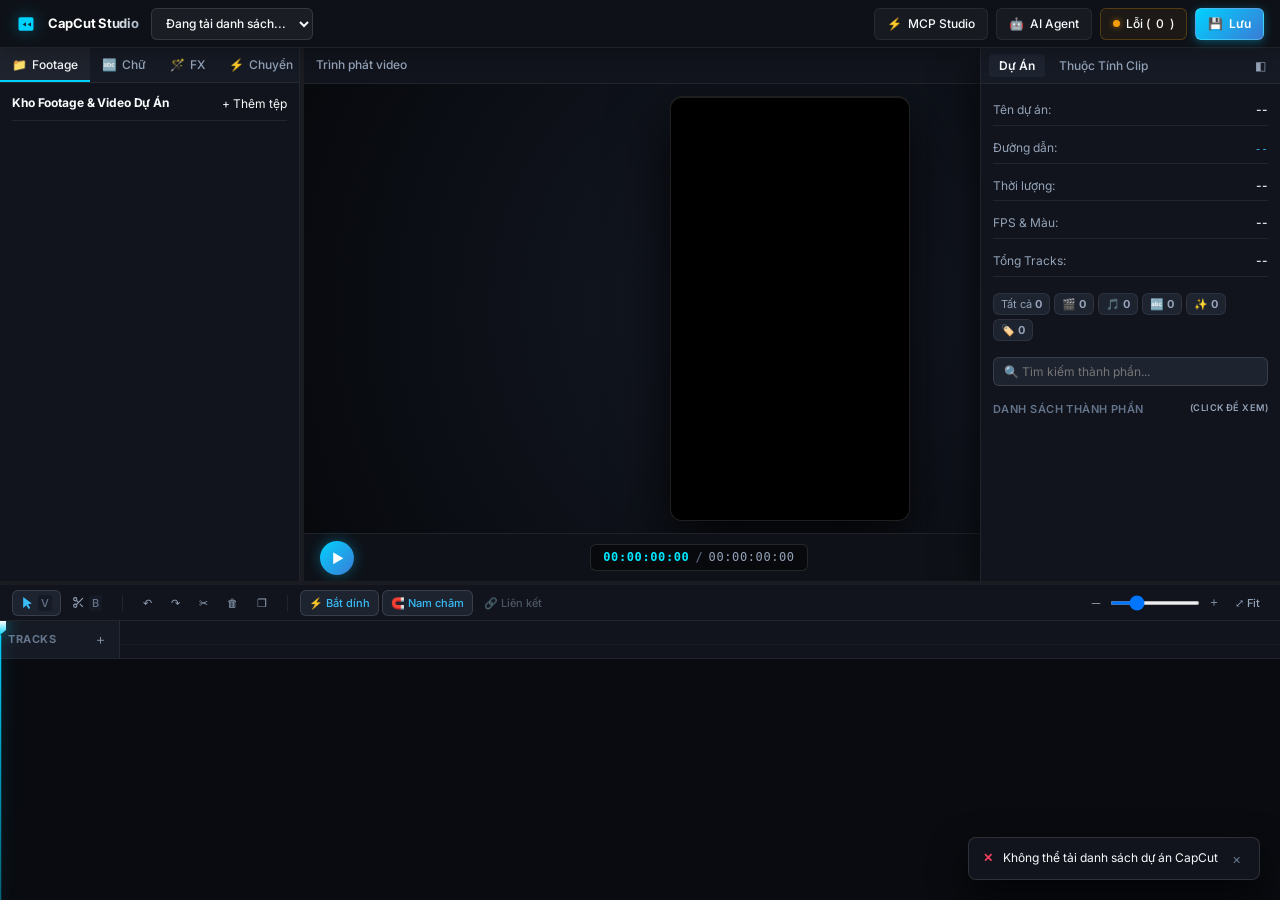
==== commit b38d8e81: "style(ui): complete Studio Dark Luxury UI overhaul (cinema black theme, glassmorphism, clean footage" ====
--- a/static/index.html
+++ b/static/index.html
@@ -318,7 +318,7 @@
 
         <div class="transport-switches">
           <label class="switch-item" title="Bật/Tắt hiển thị khung khoanh vùng lỗi">
-            <input type="checkbox" id="btnToggleBBox" checked onchange="toggleBBoxOverlay()">
+            <input type="checkbox" id="btnToggleBBox" onchange="toggleBBoxOverlay()">
             <span class="switch-track"></span>
             <span class="switch-text">Khoanh lỗi</span>
           </label>
--- a/static/style.css
+++ b/static/style.css
@@ -1,63 +1,61 @@
 /* ==========================================================================
-   CAPCUT WEB STUDIO & AI CO-DIRECTOR — PROFESSIONAL MINIMAL DESIGN SYSTEM
-   Phát triển theo phong cách Linear / Figma / CapCut PC: Dark, MỘT accent color,
-   tập trung vào nội dung video, không neon glow, không gradient lòe loẹt.
+   CAPCUT WEB STUDIO & AI CO-DIRECTOR — PROFESSIONAL STUDIO DARK DESIGN SYSTEM
    ========================================================================== */
 
 :root {
-  /* Nền 3 mức (Gần đen, hơi ánh xanh slate tinh tế) */
-  --bg-app: #0e1116;
-  --bg-panel: #151921;
-  --bg-panel-secondary: #1c212c;
-  --bg-surface: #242b38;
-  --bg-hover: #2d3545;
-  --bg-active: #374154;
-
-  /* Viền mảnh tinh gọn */
-  --border-subtle: #232936;
-  --border-medium: #2e3646;
-  --border-strong: #3d475a;
-
-  /* Text 3 cấp đạt tương phản chuẩn WCAG AA >= 4.5:1 */
-  --text-main: #f1f5f9;      /* Contrast ~13.5:1 với #0e1116 */
-  --text-muted: #94a3b8;     /* Contrast ~6.2:1 */
-  --text-disabled: #64748b;  /* Contrast ~3.5:1 dùng cho text phụ/disabled */
-
-  /* DUY NHẤT MỘT MÀU ACCENT (Xanh công nghệ hiện đại) */
-  --accent: #2563eb;
-  --accent-hover: #3b82f6;
-  --accent-active: #1d4ed8;
-  --accent-subtle: rgba(37, 99, 235, 0.15);
-
-  /* Màu ngữ nghĩa: ĐỎ CHỈ DÀNH RIÊNG CHO LỖI */
-  --color-error: #ef4444;
-  --color-error-bg: rgba(239, 68, 68, 0.12);
-  --color-error-border: #dc2626;
+  /* Nền Studio Cao Cấp (Deep Cinematic Dark) */
+  --bg-app: #090b10;
+  --bg-panel: #11141c;
+  --bg-panel-secondary: #161a24;
+  --bg-surface: #1e2330;
+  --bg-hover: #262c3d;
+  --bg-active: #31384d;
+
+  /* Glassmorphism & Viền kim loại mỏng */
+  --border-subtle: rgba(255, 255, 255, 0.07);
+  --border-medium: rgba(255, 255, 255, 0.12);
+  --border-strong: rgba(255, 255, 255, 0.22);
+  --glass-bg: rgba(17, 20, 28, 0.82);
+
+  /* Text 3 cấp chuẩn WCAG AAA & AA */
+  --text-main: #f8fafc;
+  --text-muted: #94a3b8;
+  --text-disabled: #64748b;
+
+  /* Accent CapCut Cyan / Electric Blue Luxury */
+  --accent: #00d2ff;
+  --accent-gradient: linear-gradient(135deg, #00d2ff 0%, #3a7bd5 100%);
+  --accent-hover: #38bdf8;
+  --accent-active: #0284c7;
+  --accent-subtle: rgba(0, 210, 255, 0.12);
+  --accent-glow: 0 0 18px rgba(0, 210, 255, 0.35);
+
+  /* Màu ngữ nghĩa kiểm định */
+  --color-error: #f43f5e;
+  --color-error-bg: rgba(244, 63, 94, 0.12);
+  --color-error-border: rgba(244, 63, 94, 0.4);
 
   --color-warning: #f59e0b;
   --color-warning-bg: rgba(245, 158, 11, 0.12);
-  --color-warning-border: #d97706;
+  --color-warning-border: rgba(245, 158, 11, 0.4);
 
   --color-success: #10b981;
   --color-success-bg: rgba(16, 185, 129, 0.12);
-  --color-success-border: #059669;
-
-  /* Màu track NGỮ NGHĨA (KHÔNG dùng đỏ/cam):
-     Video: xanh dương, Audio: teal, BGM: tím nhạt, Chữ: tím/indigo, FX: magenta, Sticker: vàng hổ phách */
+  --color-success-border: rgba(16, 185, 129, 0.4);
+
+  /* Phối màu Track chuyên nghiệp (Audio, Video, Text) */
   --track-video: #2563eb;
-  --track-video-hover: #3b82f6;
-  --track-audio: #0d9488;
-  --track-audio-hover: #14b8a6;
+  --track-video-bg: linear-gradient(180deg, #3b82f6 0%, #1d4ed8 100%);
+  --track-audio: #059669;
+  --track-audio-bg: linear-gradient(180deg, #10b981 0%, #047857 100%);
   --track-bgm: #7c3aed;
-  --track-bgm-hover: #8b5cf6;
+  --track-bgm-bg: linear-gradient(180deg, #8b5cf6 0%, #6d28d9 100%);
   --track-text: #6366f1;
-  --track-text-hover: #818cf8;
+  --track-text-bg: linear-gradient(180deg, #818cf8 0%, #4f46e5 100%);
   --track-effect: #db2777;
-  --track-effect-hover: #ec4899;
   --track-sticker: #d97706;
-  --track-sticker-hover: #f59e0b;
-
-  /* Spacing lưới 4px / 8px */
+
+  /* Spacing */
   --sp-2xs: 2px;
   --sp-xs: 4px;
   --sp-sm: 8px;
@@ -69,12 +67,14 @@
   --radius-xs: 4px;
   --radius-sm: 6px;
   --radius-md: 8px;
+  --radius-lg: 12px;
   --radius-full: 9999px;
 
-  /* Bóng đổ tinh gọn (Loại bỏ hoàn toàn neon glow) */
-  --shadow-sm: 0 1px 2px rgba(0, 0, 0, 0.25);
-  --shadow-md: 0 4px 6px -1px rgba(0, 0, 0, 0.35);
-  --shadow-lg: 0 10px 15px -3px rgba(0, 0, 0, 0.45);
+  /* Shadows Studio */
+  --shadow-sm: 0 2px 4px rgba(0, 0, 0, 0.35);
+  --shadow-md: 0 4px 12px rgba(0, 0, 0, 0.45);
+  --shadow-lg: 0 16px 36px rgba(0, 0, 0, 0.65);
+  --shadow-bezel: 0 24px 60px rgba(0,0,0,0.85), inset 0 1px 0 rgba(255,255,255,0.12);
 
   /* Font chữ */
   --font-sans: 'Inter', -apple-system, BlinkMacSystemFont, 'Segoe UI', Roboto, sans-serif;
@@ -161,12 +161,14 @@
 }
 
 /* ==========================================================================
-   1. APP HEADER (48px CHUẨN MINIMAL)
+   1. APP HEADER (48px CHUẨN STUDIO GLASSMORPHISM)
    ========================================================================== */
 .app-header {
   height: 48px;
   min-height: 48px;
-  background-color: var(--bg-panel);
+  background-color: var(--glass-bg);
+  backdrop-filter: blur(20px);
+  -webkit-backdrop-filter: blur(20px);
   border-bottom: 1px solid var(--border-subtle);
   display: flex;
   align-items: center;
@@ -174,6 +176,7 @@
   padding: 0 var(--sp-lg);
   gap: var(--sp-md);
   z-index: 50;
+  box-shadow: 0 4px 20px rgba(0,0,0,0.25);
 }
 
 .header-left {
@@ -188,37 +191,43 @@
   display: flex;
   align-items: center;
   justify-content: center;
+  filter: drop-shadow(0 0 8px rgba(0, 210, 255, 0.4));
 }
 
 .app-brand-title {
   font-size: 13px;
-  font-weight: 600;
-  color: var(--text-main);
-  letter-spacing: -0.01em;
+  font-weight: 700;
+  letter-spacing: -0.02em;
+  background: linear-gradient(135deg, #ffffff 60%, var(--text-muted) 100%);
+  -webkit-background-clip: text;
+  -webkit-text-fill-color: transparent;
 }
 
 .project-selector select {
-  height: 30px;
-  background-color: var(--bg-surface);
-  border: 1px solid var(--border-subtle);
+  height: 32px;
+  background-color: rgba(255, 255, 255, 0.05);
+  border: 1px solid var(--border-medium);
   border-radius: var(--radius-sm);
   padding: 0 10px;
   font-size: 12px;
   font-weight: 500;
-  max-width: 240px;
+  color: var(--text-main);
+  max-width: 260px;
   cursor: pointer;
+  transition: all 140ms ease;
 }
 
 .project-selector select:hover {
-  border-color: var(--border-strong);
+  border-color: var(--accent);
+  background-color: rgba(255, 255, 255, 0.08);
 }
 
 /* Banner cảnh báo CapCut đang mở (Mục 2.3) */
 .capcut-status-banner {
-  background-color: var(--color-warning-bg);
-  border: 1px solid var(--color-warning-border);
+  background-color: rgba(245, 158, 11, 0.12);
+  border: 1px solid rgba(245, 158, 11, 0.3);
   color: #fbbf24;
-  padding: 4px 12px;
+  padding: 3px 12px;
   border-radius: var(--radius-full);
   font-size: 11px;
   font-weight: 500;
@@ -227,6 +236,7 @@
   gap: var(--sp-xs);
   margin: 0 auto;
   white-space: nowrap;
+  backdrop-filter: blur(8px);
 }
 
 .header-right {
@@ -237,30 +247,39 @@
 }
 
 .btn-hdr {
-  height: 30px;
+  height: 32px;
   padding: 0 12px;
   border-radius: var(--radius-sm);
-  background-color: var(--bg-surface);
+  background-color: rgba(255, 255, 255, 0.04);
   border: 1px solid var(--border-subtle);
   color: var(--text-main);
   font-weight: 500;
+  font-size: 12px;
   display: inline-flex;
   align-items: center;
   gap: 6px;
   white-space: nowrap;
+  transition: all 140ms ease;
 }
 
 .btn-hdr:hover {
-  background-color: var(--bg-hover);
+  background-color: rgba(255, 255, 255, 0.08);
   border-color: var(--border-medium);
+  transform: translateY(-1px);
 }
 
 .btn-hdr:active {
-  background-color: var(--bg-active);
+  transform: translateY(0);
 }
 
 .btn-hdr-qa {
-  border-color: rgba(245, 158, 11, 0.3);
+  border-color: rgba(245, 158, 11, 0.25);
+  background-color: rgba(245, 158, 11, 0.06);
+}
+
+.btn-hdr-qa:hover {
+  border-color: rgba(245, 158, 11, 0.5);
+  background-color: rgba(245, 158, 11, 0.12);
 }
 
 .qa-dot {
@@ -268,18 +287,21 @@
   height: 7px;
   border-radius: 50%;
   background-color: var(--color-warning);
+  box-shadow: 0 0 6px rgba(245, 158, 11, 0.6);
 }
 
 .btn-hdr-accent {
-  background-color: var(--accent);
-  border-color: var(--accent);
+  background: var(--accent-gradient);
+  border: 1px solid rgba(255, 255, 255, 0.2);
   color: #ffffff;
   font-weight: 600;
+  box-shadow: 0 2px 10px rgba(0, 210, 255, 0.35);
 }
 
 .btn-hdr-accent:hover {
-  background-color: var(--accent-hover);
-  border-color: var(--accent-hover);
+  box-shadow: 0 4px 16px rgba(0, 210, 255, 0.5);
+  transform: translateY(-1px);
+  color: #ffffff;
 }
 
 /* ==========================================================================
@@ -618,6 +640,167 @@
 }
 
 /* ==========================================================================
+   KHO FOOTAGE & MEDIA GRID CARD STYLE STUDIO
+   ========================================================================== */
+.media-header {
+  display: flex;
+  align-items: center;
+  justify-content: space-between;
+  margin-bottom: var(--sp-md);
+  padding-bottom: var(--sp-sm);
+  border-bottom: 1px solid var(--border-subtle);
+}
+
+.media-title {
+  font-size: 12px;
+  font-weight: 700;
+  letter-spacing: -0.01em;
+  color: var(--text-main);
+}
+
+.media-grid {
+  display: grid;
+  grid-template-columns: repeat(2, 1fr);
+  gap: 10px;
+}
+
+.media-card {
+  background-color: var(--bg-surface);
+  border: 1px solid var(--border-subtle);
+  border-radius: var(--radius-md);
+  overflow: hidden;
+  cursor: pointer;
+  transition: all 180ms ease;
+  display: flex;
+  flex-direction: column;
+}
+
+.media-card:hover {
+  border-color: var(--accent);
+  box-shadow: 0 4px 14px rgba(0, 0, 0, 0.4);
+  transform: translateY(-2px);
+}
+
+.media-thumb {
+  height: 84px;
+  background-color: #000;
+  position: relative;
+  overflow: hidden;
+  display: flex;
+  align-items: center;
+  justify-content: center;
+}
+
+.media-thumb video, .media-thumb img {
+  width: 100%;
+  height: 100%;
+  object-fit: cover;
+}
+
+.thumb-fallback {
+  width: 100%;
+  height: 100%;
+  display: flex;
+  align-items: center;
+  justify-content: center;
+  font-size: 26px;
+  background: radial-gradient(circle, #1a202c 0%, #0d1117 100%);
+  color: var(--text-muted);
+}
+
+.media-play-overlay {
+  position: absolute;
+  inset: 0;
+  background: rgba(0, 0, 0, 0.4);
+  display: flex;
+  align-items: center;
+  justify-content: center;
+  font-size: 18px;
+  color: #fff;
+  opacity: 0;
+  transition: opacity 160ms ease;
+}
+
+.media-card:hover .media-play-overlay {
+  opacity: 1;
+}
+
+.media-badge-dur {
+  position: absolute;
+  bottom: 4px;
+  right: 4px;
+  background: rgba(0, 0, 0, 0.75);
+  backdrop-filter: blur(4px);
+  color: #fff;
+  font-family: var(--font-mono);
+  font-size: 11px;
+  font-weight: 600;
+  padding: 1px 4px;
+  border-radius: 3px;
+}
+
+.media-badge-ext {
+  position: absolute;
+  top: 4px;
+  left: 4px;
+  background: rgba(0, 210, 255, 0.85);
+  color: #000;
+  font-size: 11px;
+  font-weight: 800;
+  padding: 1px 4px;
+  border-radius: 3px;
+  letter-spacing: 0.05em;
+}
+
+.media-info-row {
+  padding: 8px;
+  background-color: var(--bg-panel-secondary);
+}
+
+.media-name {
+  font-size: 11px;
+  font-weight: 600;
+  color: var(--text-main);
+  white-space: nowrap;
+  overflow: hidden;
+  text-overflow: ellipsis;
+}
+
+.media-meta {
+  font-size: 11px;
+  color: var(--text-muted);
+  margin-top: 2px;
+}
+
+.empty-media-box {
+  grid-column: span 2;
+  padding: 32px 16px;
+  text-align: center;
+  background: rgba(255, 255, 255, 0.02);
+  border: 1px dashed var(--border-medium);
+  border-radius: var(--radius-md);
+}
+
+.empty-media-icon {
+  font-size: 32px;
+  margin-bottom: 8px;
+  opacity: 0.8;
+}
+
+.empty-media-title {
+  font-size: 13px;
+  font-weight: 600;
+  color: var(--text-main);
+  margin-bottom: 4px;
+}
+
+.empty-media-sub {
+  font-size: 11px;
+  color: var(--text-muted);
+  line-height: 1.4;
+}
+
+/* ==========================================================================
    CỘT 2 (GIỮA): TRÌNH PHÁT PREVIEW (9:16 CĂN GIỮA, FIT HEIGHT TO RÕ)
    ========================================================================== */
 .panel-player {
@@ -664,7 +847,7 @@
   padding: var(--sp-md);
   overflow: hidden;
   position: relative;
-  background: radial-gradient(circle at center, #141820 0%, #0a0c10 100%);
+  background: radial-gradient(circle at center, #151a26 0%, #07090d 100%);
 }
 
 .player-canvas {
@@ -672,11 +855,11 @@
   max-height: 100%;
   aspect-ratio: 9 / 16;
   background-color: #000000;
-  border-radius: var(--radius-md);
-  border: 1px solid var(--border-subtle);
+  border-radius: var(--radius-lg);
+  border: 1px solid rgba(255, 255, 255, 0.12);
   overflow: hidden;
   position: relative;
-  box-shadow: var(--shadow-lg);
+  box-shadow: var(--shadow-bezel);
   display: flex;
   align-items: center;
   justify-content: center;
@@ -699,7 +882,7 @@
   font-size: 18px;
   font-weight: 700;
   pointer-events: none;
-  text-shadow: 0 2px 6px rgba(0,0,0,0.85);
+  text-shadow: 0 2px 8px rgba(0,0,0,0.9);
   z-index: 10;
 }
 
@@ -712,29 +895,39 @@
 
 .error-bbox {
   position: absolute;
-  border: 2px solid var(--color-error);
-  background-color: rgba(239, 68, 68, 0.12);
+  border: 1.5px dashed rgba(244, 63, 94, 0.7);
+  background-color: rgba(244, 63, 94, 0.04);
   border-radius: var(--radius-xs);
   display: flex;
   align-items: flex-start;
   padding: 2px;
+  pointer-events: auto;
+  cursor: pointer;
+  transition: all 140ms ease;
+}
+
+.error-bbox:hover {
+  border-color: #f43f5e;
+  background-color: rgba(244, 63, 94, 0.1);
+  box-shadow: 0 0 12px rgba(244, 63, 94, 0.35);
 }
 
 .error-bbox-tag {
-  background-color: var(--color-error);
+  background-color: rgba(244, 63, 94, 0.9);
   color: #fff;
   font-size: 11px;
-  font-weight: 700;
-  padding: 1px 4px;
-  border-radius: 2px;
+  font-weight: 600;
+  padding: 1px 6px;
+  border-radius: 3px;
+  backdrop-filter: blur(4px);
 }
 
 .tiktok-safe-guide {
   position: absolute;
   inset: 0;
   pointer-events: none;
-  border-top: 1px dashed rgba(255, 255, 255, 0.25);
-  border-bottom: 1px dashed rgba(255, 255, 255, 0.25);
+  border-top: 1px dashed rgba(0, 229, 255, 0.35);
+  border-bottom: 1px dashed rgba(0, 229, 255, 0.35);
   display: none;
   z-index: 12;
 }
@@ -748,61 +941,79 @@
   bottom: 16%;
   left: 50%;
   transform: translateX(-50%);
-  background-color: rgba(0, 0, 0, 0.65);
-  color: var(--text-muted);
-  font-size: 11px;
-  padding: 2px 8px;
+  background-color: rgba(0, 0, 0, 0.75);
+  color: var(--accent);
+  font-size: 11px;
+  font-weight: 600;
+  padding: 2px 10px;
   border-radius: var(--radius-full);
+  border: 1px solid rgba(0, 229, 255, 0.3);
+  backdrop-filter: blur(4px);
 }
 
 /* THANH ĐIỀU KHIỂN DƯỚI PREVIEW (CHỨA TIMECODE DUY NHẤT) */
 .player-controls {
-  height: 44px;
-  min-height: 44px;
-  background-color: var(--bg-panel);
+  height: 48px;
+  min-height: 48px;
+  background-color: var(--glass-bg);
+  backdrop-filter: blur(16px);
   border-top: 1px solid var(--border-subtle);
   display: flex;
   align-items: center;
   justify-content: space-between;
   padding: 0 var(--sp-lg);
-  gap: var(--sp-md);
 }
 
 .play-btn {
-  width: 32px;
-  height: 32px;
+  width: 34px;
+  height: 34px;
   border-radius: 50%;
-  background-color: var(--accent);
+  background: var(--accent-gradient);
   color: #ffffff;
-  display: flex;
+  font-size: 13px;
+  display: inline-flex;
   align-items: center;
   justify-content: center;
-  font-size: 14px;
-  box-shadow: var(--shadow-sm);
+  box-shadow: 0 0 14px rgba(0, 210, 255, 0.35);
+  transition: all 140ms ease;
+  padding-left: 2px;
 }
 
 .play-btn:hover {
-  background-color: var(--accent-hover);
-}
-
-/* TIMECODE DUY NHẤT TRÊN TOÀN GIAO DIỆN (Tabular numbers + Mono) */
+  transform: scale(1.06);
+  box-shadow: 0 0 20px rgba(0, 210, 255, 0.55);
+}
+
+.play-btn:active {
+  transform: scale(0.96);
+}
+
 .timecode-display {
   display: flex;
   align-items: center;
   gap: 6px;
   font-family: var(--font-mono);
-  font-size: 13px;
-  font-weight: 600;
-  font-variant-numeric: tabular-nums;
-  background-color: var(--bg-surface);
-  border: 1px solid var(--border-subtle);
-  padding: 4px 10px;
+  font-size: 12px;
+  background-color: rgba(0, 0, 0, 0.45);
+  border: 1px solid var(--border-medium);
   border-radius: var(--radius-sm);
-  color: var(--text-main);
-}
-
-.tc-digits {
+  padding: 4px 12px;
+}
+
+#currentTimecode {
+  color: #00e5ff;
+  font-weight: 700;
   letter-spacing: 0.05em;
+}
+
+.tc-sep {
+  color: var(--text-disabled);
+}
+
+#totalTimecode {
+  color: var(--text-muted);
+  letter-spacing: 0.05em;
+}
 }
 
 .tc-sep {
@@ -1467,23 +1678,25 @@
   position: absolute;
   top: 0;
   bottom: 0;
-  width: 1px;
+  width: 1.5px;
   pointer-events: none;
-  z-index: 30;
+  z-index: 35;
+  filter: drop-shadow(0 0 8px rgba(0, 229, 255, 0.6));
 }
 
 .playhead-head {
-  width: 11px;
+  width: 12px;
   height: 14px;
-  background-color: #ffffff;
+  background: linear-gradient(180deg, #ffffff 0%, #00d2ff 100%);
   clip-path: polygon(0 0, 100% 0, 100% 65%, 50% 100%, 0 65%);
   transform: translateX(-50%);
+  box-shadow: 0 2px 6px rgba(0, 210, 255, 0.5);
 }
 
 .playhead-line {
-  width: 1px;
+  width: 1.5px;
   height: 100%;
-  background-color: #ffffff;
+  background: linear-gradient(180deg, #00d2ff 0%, rgba(0, 210, 255, 0.4) 100%);
   transform: translateX(-50%);
 }
 
@@ -1501,9 +1714,9 @@
   position: relative;
 }
 
-/* Track 28px cho video/text/fx, 36px cho audio */
+/* Track 30px cho video/text/fx, 36px cho audio */
 .track-video, .track-text, .track-effect, .track-adjust, .track-sticker {
-  height: 28px;
+  height: 30px;
 }
 
 .track-audio {
@@ -1549,44 +1762,51 @@
   flex: 1;
   position: relative;
   background-color: var(--bg-app);
-}
-
-/* Timeline Clip styling */
+  background-image: linear-gradient(90deg, rgba(255, 255, 255, 0.015) 1px, transparent 1px);
+  background-size: 85px 100%;
+}
+
+/* Timeline Clip styling Studio */
 .timeline-clip {
   position: absolute;
   top: 2px;
   bottom: 2px;
-  border-radius: var(--radius-xs);
-  display: flex;
-  align-items: center;
-  padding: 0 6px;
-  font-size: 11px;
+  border-radius: var(--radius-sm);
+  display: flex;
+  align-items: center;
+  padding: 0 8px;
+  font-size: 11px;
+  font-weight: 500;
   color: #ffffff;
   cursor: pointer;
   overflow: hidden;
   white-space: nowrap;
   text-overflow: ellipsis;
-  box-shadow: var(--shadow-sm);
-  border: 1px solid rgba(255, 255, 255, 0.12);
-  transition: filter 120ms ease, border-color 120ms ease;
+  box-shadow: 0 2px 6px rgba(0, 0, 0, 0.4);
+  border: 1px solid rgba(255, 255, 255, 0.18);
+  transition: all 120ms ease;
+  backdrop-filter: blur(4px);
 }
 
 .timeline-clip:hover {
-  filter: brightness(1.1);
+  filter: brightness(1.15);
+  box-shadow: 0 3px 10px rgba(0, 0, 0, 0.5);
+  transform: translateY(-0.5px);
 }
 
 .timeline-clip.selected {
   outline: 2px solid var(--accent);
   outline-offset: -1px;
-  z-index: 5;
-}
-
-/* Track colors theo chuẩn */
-.clip-video { background-color: var(--track-video); }
-.clip-audio { background-color: var(--track-audio); }
-.clip-text { background-color: var(--track-text); }
-.clip-effect { background-color: var(--track-effect); }
-.clip-sticker { background-color: var(--track-sticker); }
+  box-shadow: 0 0 12px rgba(0, 210, 255, 0.5);
+  z-index: 10;
+}
+
+/* Track colors theo chuẩn Gradient tinh tế */
+.clip-video { background: var(--track-video-bg); }
+.clip-audio { background: var(--track-audio-bg); }
+.clip-text { background: var(--track-text-bg); }
+.clip-effect { background: linear-gradient(180deg, #ec4899 0%, #be185d 100%); }
+.clip-sticker { background: linear-gradient(180deg, #f59e0b 0%, #b45309 100%); }
 
 /* Clip có lỗi: VIỀN ĐỎ + ICON CẢNH BÁO, KHÔNG TÔ NỀN ĐỎ */
 .timeline-clip.has-error {
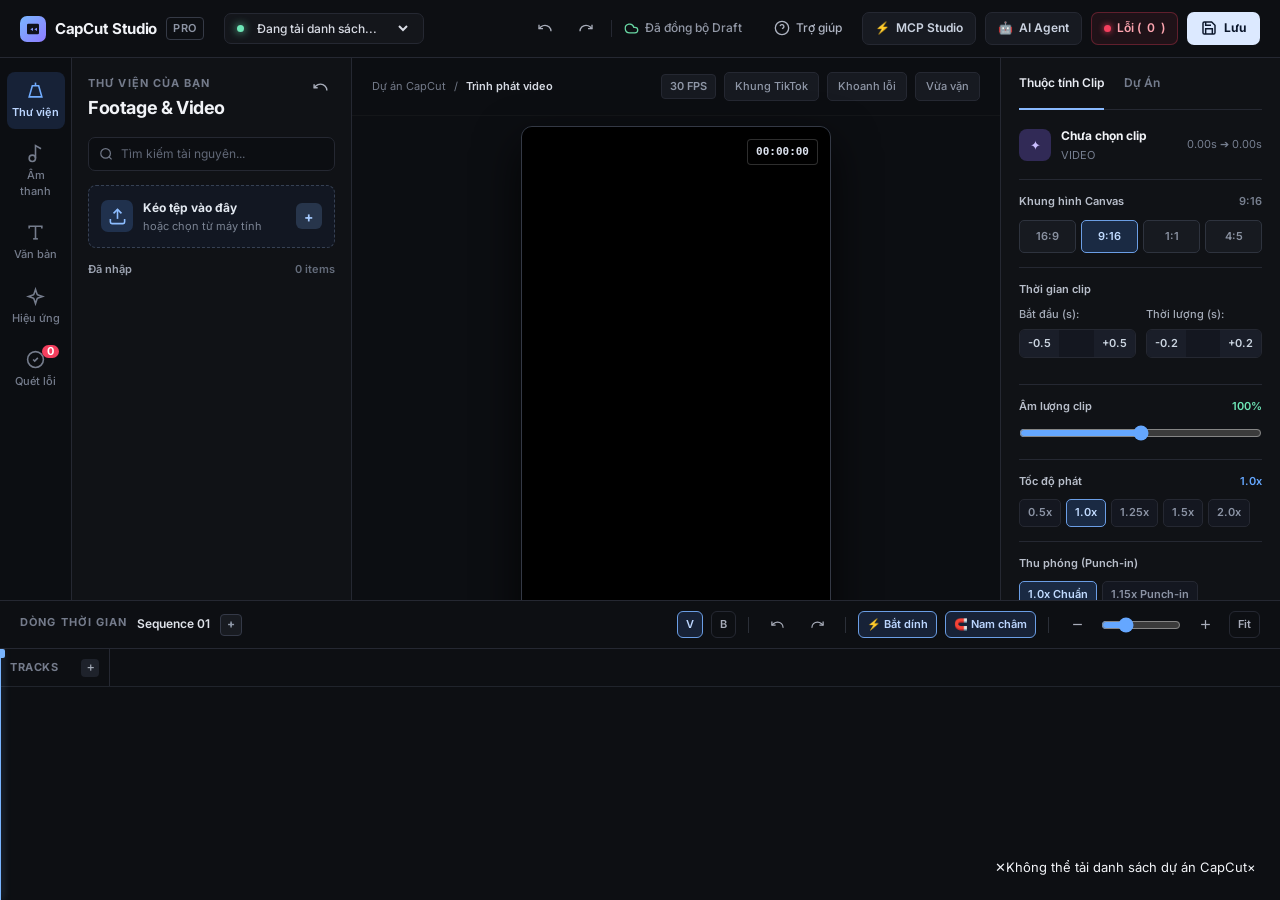
==== commit 28c69c16: "feat(ui): nâng cấp toàn diện giao diện CapCut Web Studio theo mẫu review-capcut-editor-mcp-ui" ====
--- a/static/index.html
+++ b/static/index.html
@@ -9,279 +9,272 @@
   <link href="https://fonts.googleapis.com/css2?family=Inter:wght@400;500;600;700&family=Montserrat:wght@600;700;800&display=swap" rel="stylesheet">
   <link rel="stylesheet" href="style.css">
 </head>
-<body>
-  <!-- TOP APP BAR (48px chuẩn Minimal Professional) -->
-  <header class="app-header">
-    <div class="header-left">
-      <div class="capcut-logo" title="CapCut Web Studio">
-        <svg viewBox="0 0 24 24" width="20" height="20" fill="currentColor">
+<body class="editor-shell">
+  <!-- TOPBAR (58px) CHUẨN DESIGN REVIEW-CAPCUT-EDITOR-MCP-UI -->
+  <header class="topbar">
+    <div class="brand">
+      <span class="brand-mark">
+        <svg viewBox="0 0 24 24" width="16" height="16" fill="currentColor">
           <path d="M19 4H5a2 2 0 0 0-2 2v12a2 2 0 0 0 2 2h14a2 2 0 0 0 2-2V6a2 2 0 0 0-2-2zm-7 11-4-2.5 4-2.5v5zm6 0-4-2.5 4-2.5v5z"/>
         </svg>
-      </div>
-      <span class="app-brand-title">CapCut Studio</span>
-      <div class="project-selector">
-        <select id="projectSelect" onchange="loadProject(this.value)" aria-label="Chọn dự án CapCut">
-          <option value="">Đang tải danh sách...</option>
-        </select>
-      </div>
-    </div>
-
-    <!-- BANNER CẢNH BÁO KHI CAPCUT ĐANG CHẠY -->
+      </span>
+      <span>CapCut Studio</span>
+      <span class="beta">PRO</span>
+    </div>
+
+    <!-- PROJECT SELECTOR WITH GREEN STATUS DOT -->
+    <div class="project-select">
+      <span class="status-dot"></span>
+      <select id="projectSelect" onchange="loadProject(this.value)" aria-label="Chọn dự án CapCut">
+        <option value="">Đang tải danh sách...</option>
+      </select>
+    </div>
+
+    <!-- BANNER CẢNH BÁO KHI CAPCUT DESKTOP ĐANG CHẠY -->
     <div class="capcut-status-banner" id="capcutStatusBanner" style="display: none;" role="alert">
-      <span class="banner-icon">⚠️</span>
-      <span class="banner-text">CapCut Desktop đang mở — Chỉnh sửa draft tạm thời bị khóa</span>
-    </div>
-    
-    <div class="header-right">
+      <span>⚠️ CapCut Desktop đang mở — Chỉnh sửa draft tạm thời bị khóa</span>
+    </div>
+
+    <!-- TOPBAR RIGHT ACTIONS -->
+    <div class="top-actions">
+      <button class="icon-button" id="undoBtn" onclick="undoAction()" aria-label="Hoàn tác (Ctrl+Z)" title="Hoàn tác (Ctrl+Z)">
+        <svg width="16" height="16" viewBox="0 0 24 24" fill="none" stroke="currentColor" stroke-width="2"><path d="M3 7v6h6"/><path d="M21 17a9 9 0 0 0-9-9 9 9 0 0 0-6 2.3L3 13"/></svg>
+      </button>
+      <button class="icon-button" id="redoBtn" onclick="redoAction()" aria-label="Làm lại (Ctrl+Shift+Z)" title="Làm lại (Ctrl+Shift+Z)">
+        <svg width="16" height="16" viewBox="0 0 24 24" fill="none" stroke="currentColor" stroke-width="2"><path d="M21 7v6h-6"/><path d="M3 17a9 9 0 0 1 9-9 9 9 0 0 1 6 2.3l3 2.7"/></svg>
+      </button>
+      <div class="saved">
+        <svg width="15" height="15" viewBox="0 0 24 24" fill="none" stroke="currentColor" stroke-width="2"><path d="M17.5 19H9a7 7 0 1 1 6.71-9h1.79a4.5 4.5 0 1 1 0 9Z"/></svg>
+        <span>Đã đồng bộ Draft</span>
+      </div>
+      <button class="help" id="btnHelpShortcuts" onclick="showShortcutsHelp()" title="Phím tắt & Trợ giúp">
+        <svg width="16" height="16" viewBox="0 0 24 24" fill="none" stroke="currentColor" stroke-width="2"><circle cx="12" cy="12" r="10"/><path d="M9.09 9a3 3 0 0 1 5.83 1c0 2-3 3-3 3"/><line x1="12" y1="17" x2="12.01" y2="17"/></svg>
+        <span>Trợ giúp</span>
+      </button>
       <button class="btn-hdr" onclick="openMcpModal()" title="Mở phòng điều khiển MCP 13 Lớp">
-        <span class="btn-hdr-icon">⚡</span> MCP Studio
+        <span>⚡</span> MCP Studio
       </button>
       <button class="btn-hdr" onclick="toggleLiveAgentModal()" title="Mở Cockpit AI Agent Edit Thời Gian Thực">
-        <span class="btn-hdr-icon">🤖</span> AI Agent
+        <span>🤖</span> AI Agent
       </button>
       <button class="btn-hdr btn-hdr-qa" onclick="openQAModal()" title="Kiểm định chất lượng dự án">
         <span class="qa-dot" id="headerQaDot"></span> Lỗi (<span id="headerErrCount">0</span>)
       </button>
-      <button class="btn-hdr btn-hdr-accent" onclick="saveDraftAction()" title="Thay đổi được ghi trực tiếp vào draft CapCut" aria-label="Lưu dự án">
-        <span class="btn-hdr-icon">💾</span> Lưu
-      </button>
+      
+      <!-- EXPORT / SAVE BUTTON NHÃN "LƯU" THEO ACCEPTANCE REQ -->
+      <div class="export-wrap">
+        <button class="export-button" id="btnExportDraft" onclick="saveDraftAction()" title="Thay đổi được ghi trực tiếp vào draft CapCut" aria-label="Lưu dự án">
+          <svg width="16" height="16" viewBox="0 0 24 24" fill="none" stroke="currentColor" stroke-width="2.2"><path d="M19 21H5a2 2 0 0 1-2-2V5a2 2 0 0 1 2-2h11l5 5v11a2 2 0 0 1-2 2z"/><polyline points="17 21 17 13 7 13 7 21"/><polyline points="7 3 7 8 15 8"/></svg>
+          <span>Lưu</span>
+        </button>
+      </div>
     </div>
   </header>
 
-  <!-- UPPER WORKSPACE: BỐ CỤC 3 CỘT (THƯ VIỆN - PREVIEW - INSPECTOR) CÓ SPLITTER KÉO KÍCH THƯỚC -->
-  <main class="upper-workspace" id="upperWorkspace">
-    <!-- CỘT 1 (TRÁI): THƯ VIỆN & CÔNG CỤ (~300px) -->
-    <section class="panel-assets" id="panelAssets">
-      <div class="asset-tab-bar" role="tablist">
-        <button class="asset-tab active" onclick="switchAssetTab('media', this)" id="tabMediaBtn" title="Footage video" role="tab" aria-selected="true"><span class="tab-icon">📁</span> Footage</button>
-        <button class="asset-tab" onclick="switchAssetTab('text', this)" title="Văn bản & Phụ đề" role="tab"><span class="tab-icon">🔤</span> Chữ</button>
-        <button class="asset-tab" onclick="switchAssetTab('effects', this)" title="Hiệu ứng video" role="tab"><span class="tab-icon">🪄</span> FX</button>
-        <button class="asset-tab" onclick="switchAssetTab('transitions', this)" title="Chuyển tiếp" role="tab"><span class="tab-icon">⚡</span> Chuyển</button>
-        <button class="asset-tab" onclick="switchAssetTab('adjust', this)" title="Điều chỉnh màu sắc" role="tab"><span class="tab-icon">🎚️</span> Chỉnh</button>
-        <button class="asset-tab" onclick="switchAssetTab('scanner', this)" id="tabScannerBtn" title="Quét lỗi footage & timeline" role="tab"><span class="tab-icon">🎯</span> Lỗi <span class="tab-err-badge" id="tabErrBadge">0</span></button>
-      </div>
-      
-      <div class="asset-tab-content">
-        <!-- TAB 0: FOOTAGE ERROR SCANNER & BOUNDING BOX LIST -->
-        <div class="tab-pane" id="pane-scanner" role="tabpanel">
-          <div class="scanner-header-card">
-            <div class="scanner-top-row">
-              <div class="score-mini-dial" id="scannerScoreDial">85</div>
-              <div class="scanner-status-box">
-                <div class="scanner-status-title" id="scannerStatusTitle">Đang quét footage & timeline...</div>
-                <div class="scanner-sub-stats" id="scannerSubStats">Phát hiện 0 lỗi cần khoanh vùng</div>
-              </div>
-            </div>
-            <div class="scanner-actions-row">
-              <button class="btn-rescan" onclick="scanCurrentProjectErrors()">🔄 Quét lại ngay</button>
-              <button class="btn-agent-autofix" onclick="startLiveAIAgentEdit()">🤖 AI Agent Sửa Toàn Bộ</button>
-            </div>
-          </div>
-
-          <!-- Error Filter Chips -->
-          <div class="error-filter-chips">
-            <button class="err-chip active" data-filter="all" onclick="filterErrorList('all', this)">Tất cả (<b id="filterAllCount">0</b>)</button>
-            <button class="err-chip type-safe" data-filter="safe_zone" onclick="filterErrorList('safe_zone', this)">🛡️ Safe (<b id="filterSafeCount">0</b>)</button>
-            <button class="err-chip type-letterbox" data-filter="framing" onclick="filterErrorList('framing', this)">🔲 Viền (<b id="filterFramingCount">0</b>)</button>
-            <button class="err-chip type-dead" data-filter="pacing" onclick="filterErrorList('pacing', this)">✂️ Đuôi (<b id="filterPacingCount">0</b>)</button>
-            <button class="err-chip type-style" data-filter="typography" onclick="filterErrorList('typography', this)">✨ Font (<b id="filterTypoCount">0</b>)</button>
-          </div>
-
-          <!-- Error Cards Container (Hỗ trợ gộp lỗi accordion) -->
-          <div class="error-items-scroll" id="errorItemsContainer">
-            <div class="scanner-loading-state">
-              <span class="scanner-spinner"></span> Đang quét toàn diện footage và toạ độ an toàn...
-            </div>
-          </div>
-        </div>
-
-        <!-- TAB 1: MEDIA -->
-        <div class="tab-pane active" id="pane-media" role="tabpanel">
-          <div class="media-header">
-            <span class="media-title">Kho Footage & Video Dự Án</span>
-            <button class="btn-sm" onclick="showToast('Đã sẵn sàng kéo thả video vào timeline', 'info')">+ Thêm tệp</button>
-          </div>
-          <div class="media-grid" id="mediaGrid">
-            <!-- Rendered dynamically -->
-          </div>
-        </div>
-
-        <!-- TAB 2: TEXT PRESETS -->
-        <div class="tab-pane" id="pane-text" role="tabpanel">
-          <div class="pane-title">Preset Chữ & Phụ Đề Chuẩn Thương Mại</div>
-          <div class="presets-grid">
-            <button type="button" class="preset-card" onclick="insertTextPreset('HOOK BANNER: CHỈ TỪ 1.100Đ', '#FFE600')">
-              <div class="p-preview" style="color: #FFE600; font-family: 'Montserrat', sans-serif;">CHỈ TỪ 1.100Đ</div>
-              <div class="p-name">Hook Banner Vàng Neon</div>
-            </button>
-            <button type="button" class="preset-card" onclick="insertTextPreset('Montserrat Shadow Commercial', '#FFFFFF')">
-              <div class="p-preview montserrat-shadow">Montserrat Shadow</div>
-              <div class="p-name">Commercial Standard (KB16)</div>
-            </button>
-            <button type="button" class="preset-card" onclick="insertTextPreset('GIẢM GIÁ 50% HÔM NAY', '#FF3B30')">
-              <div class="p-preview" style="color: #FF3B30; font-weight:800;">SALE 50% 🔥</div>
-              <div class="p-name">Flash Sale / FOMO</div>
-            </button>
-            <button type="button" class="preset-card" onclick="insertTextPreset('Hotline / Zalo: 09xx.xxx.xxx', '#00E5FF')">
-              <div class="p-preview" style="color: #00E5FF; font-size: 11px;">Hotline / Zalo: 09xx...</div>
-              <div class="p-name">Footer Call To Action</div>
-            </button>
-          </div>
-        </div>
-
-        <!-- TAB 3: VIDEO EFFECTS -->
-        <div class="tab-pane" id="pane-effects" role="tabpanel">
-          <div class="pane-title">Kho Hiệu Ứng Video CapCut</div>
-          <div class="fx-list">
-            <div class="fx-item">
-              <div class="fx-icon">🌫️</div>
-              <div class="fx-info">
-                <div class="fx-name">Mờ (Blur)</div>
-                <div class="fx-meta">Slider: effects_adjust_blur</div>
-              </div>
-              <button type="button" class="fx-apply-btn" onclick="applyEffectToSelected('Mờ (Blur)', 'effects_adjust_blur')">Áp dụng</button>
-            </div>
-            <div class="fx-item">
-              <div class="fx-icon">🌀</div>
-              <div class="fx-info">
-                <div class="fx-name">Làm mờ xuyên tâm 2</div>
-                <div class="fx-meta">Sliders: intensity, size, filter, shift</div>
-              </div>
-              <button type="button" class="fx-apply-btn" onclick="applyEffectToSelected('Làm mờ xuyên tâm 2', 'effects_adjust_intensity')">Áp dụng</button>
-            </div>
-            <div class="fx-item">
-              <div class="fx-icon">✨</div>
-              <div class="fx-info">
-                <div class="fx-name">Phát sáng 2 (Glow)</div>
-                <div class="fx-meta">Sliders: luminance, size</div>
-              </div>
-              <button type="button" class="fx-apply-btn" onclick="applyEffectToSelected('Phát sáng 2 (Glow)', 'effects_adjust_luminance')">Áp dụng</button>
-            </div>
-            <div class="fx-item">
-              <div class="fx-icon">🌑</div>
-              <div class="fx-info">
-                <div class="fx-name">Tối góc noir</div>
-                <div class="fx-meta">Slider: intensity (Vignette)</div>
-              </div>
-              <button type="button" class="fx-apply-btn" onclick="applyEffectToSelected('Tối góc noir', 'effects_adjust_intensity')">Áp dụng</button>
-            </div>
-            <div class="fx-item">
-              <div class="fx-icon">🌌</div>
-              <div class="fx-info">
-                <div class="fx-name">Đêm tối (Dark Night)</div>
-                <div class="fx-meta">Sliders: texture, filter, range</div>
-              </div>
-              <button type="button" class="fx-apply-btn" onclick="applyEffectToSelected('Đêm tối (Dark Night)', 'effects_adjust_texture')">Áp dụng</button>
-            </div>
-          </div>
-        </div>
-
-        <!-- TAB 4: TRANSITIONS -->
-        <div class="tab-pane" id="pane-transitions" role="tabpanel">
-          <div class="pane-title">Kho Chuyển Cảnh (Transitions)</div>
-          <div class="fx-list">
-            <div class="fx-item">
-              <div class="fx-icon">🔀</div>
-              <div class="fx-info">
-                <div class="fx-name">Mờ (Dissolve)</div>
-                <div class="fx-meta">Thời lượng: 0.3s (Chuẩn êm đềm)</div>
-              </div>
-              <button type="button" class="fx-apply-btn" onclick="applyTransition('Mờ (Dissolve)', 300000)">Chèn</button>
-            </div>
-            <div class="fx-item">
-              <div class="fx-icon">⚡</div>
-              <div class="fx-info">
-                <div class="fx-name">Thu phóng nhanh dần (Fast Zoom)</div>
-                <div class="fx-meta">Thời lượng: 0.25s (Đổi góc dồn dập)</div>
-              </div>
-              <button type="button" class="fx-apply-btn" onclick="applyTransition('Thu phóng nhanh dần (Fast Zoom)', 250000)">Chèn</button>
-            </div>
-            <div class="fx-item">
-              <div class="fx-icon">🔆</div>
-              <div class="fx-info">
-                <div class="fx-name">Rò sáng sốt (Light Leak)</div>
-                <div class="fx-meta">Thời lượng: 0.3s (Chớp sáng cinematic)</div>
-              </div>
-              <button type="button" class="fx-apply-btn" onclick="applyTransition('Rò sáng sốt (Light Leak)', 300000)">Chèn</button>
-            </div>
-            <div class="fx-item">
-              <div class="fx-icon">🫧</div>
-              <div class="fx-info">
-                <div class="fx-name">Bong bóng mờ (Blur Bubble)</div>
-                <div class="fx-meta">Thời lượng: 0.35s</div>
-              </div>
-              <button type="button" class="fx-apply-btn" onclick="applyTransition('Bong bóng mờ', 350000)">Chèn</button>
-            </div>
-          </div>
-        </div>
-
-        <!-- TAB 5: ADJUSTMENTS -->
-        <div class="tab-pane" id="pane-adjust" role="tabpanel">
-          <div class="pane-title">Cân Chỉnh Màu & Chi Tiết (15 Sliders Gốc)</div>
-          <div class="adjust-sliders-list">
-            <div class="adj-row">
-              <span class="adj-name">Độ sáng (Brightness)</span>
-              <input type="range" min="-50" max="50" value="0" oninput="handleColorAdjust('brightness', this.value)">
-              <span class="adj-val" id="val-brightness">0</span>
-            </div>
-            <div class="adj-row">
-              <span class="adj-name">Độ tương phản (Contrast)</span>
-              <input type="range" min="-50" max="50" value="0" oninput="handleColorAdjust('contrast', this.value)">
-              <span class="adj-val" id="val-contrast">0</span>
-            </div>
-            <div class="adj-row">
-              <span class="adj-name">Độ bão hòa (Saturation)</span>
-              <input type="range" min="-50" max="50" value="0" oninput="handleColorAdjust('saturation', this.value)">
-              <span class="adj-val" id="val-saturation">0</span>
-            </div>
-            <div class="adj-row">
-              <span class="adj-name">Làm sắc nét (Sharpen)</span>
-              <input type="range" min="0" max="100" value="15" oninput="handleColorAdjust('sharpen', this.value)">
-              <span class="adj-val" id="val-sharpen">15</span>
-            </div>
-            <div class="adj-row">
-              <span class="adj-name">Tối bốn góc (Vignette)</span>
-              <input type="range" min="0" max="100" value="0" oninput="handleColorAdjust('vignetting', this.value)">
-              <span class="adj-val" id="val-vignetting">0</span>
-            </div>
-            <div class="adj-row">
-              <span class="adj-name">Hạt phim (Film Grain)</span>
-              <input type="range" min="0" max="100" value="0" oninput="handleColorAdjust('particle', this.value)">
-              <span class="adj-val" id="val-particle">0</span>
-            </div>
-          </div>
-        </div>
-
-        <!-- TAB 6: STICKERS -->
-        <div class="tab-pane" id="pane-stickers" role="tabpanel">
-          <div class="pane-title">Ảnh Vector & Nhãn Dán</div>
-          <div class="presets-grid">
-            <button type="button" class="preset-card" onclick="showToast('Đã sẵn sàng chèn nhãn dán vào timeline', 'info')">
-              <div class="p-preview">🔥 HOT</div>
-              <div class="p-name">Sticker Giảm Giá</button></div>
-            <button type="button" class="preset-card" onclick="showToast('Đã sẵn sàng chèn nhãn dán vào timeline', 'info')">
-              <div class="p-preview">⭐ 5 SAO</div>
-              <div class="p-name">Đánh Giá Uy Tín</button></div>
+  <!-- WORKSPACE: BỐ CỤC 4 CỘT CHUẨN (LEFT RAIL | ASSET PANEL | STAGE PREVIEW | INSPECTOR) -->
+  <main class="workspace" id="upperWorkspace">
+    <!-- CỘT 1: LEFT RAIL (72px) DẢI ĐIỀU HƯỚNG DỌC -->
+    <aside class="left-rail">
+      <button class="rail-item active" id="railMedia" onclick="switchNavRail('media', this)" title="Kho Footage">
+        <svg width="19" height="19" viewBox="0 0 24 24" fill="none" stroke="currentColor" stroke-width="2"><path d="m16 6 4 14H4L8 6Z"/><path d="M12 6V2"/></svg>
+        <span>Thư viện</span>
+      </button>
+      <button class="rail-item" id="railAudio" onclick="switchNavRail('audio', this)" title="Âm thanh & Nhạc nền">
+        <svg width="19" height="19" viewBox="0 0 24 24" fill="none" stroke="currentColor" stroke-width="2"><circle cx="8" cy="18" r="4"/><path d="M12 18V2l7 4"/></svg>
+        <span>Âm thanh</span>
+      </button>
+      <button class="rail-item" id="railText" onclick="switchNavRail('text', this)" title="Văn bản & Phụ đề">
+        <svg width="19" height="19" viewBox="0 0 24 24" fill="none" stroke="currentColor" stroke-width="2"><polyline points="4 7 4 4 20 4 20 7"/><line x1="9" y1="20" x2="15" y2="20"/><line x1="12" y1="4" x2="12" y2="20"/></svg>
+        <span>Văn bản</span>
+      </button>
+      <button class="rail-item" id="railEffects" onclick="switchNavRail('effects', this)" title="Hiệu ứng video">
+        <svg width="19" height="19" viewBox="0 0 24 24" fill="none" stroke="currentColor" stroke-width="2"><path d="m12 3-1.9 5.8a2 2 0 0 1-1.3 1.3L3 12l5.8 1.9a2 2 0 0 1 1.3 1.3L12 21l1.9-5.8a2 2 0 0 1 1.3-1.3L21 12l-5.8-1.9a2 2 0 0 1-1.3-1.3Z"/></svg>
+        <span>Hiệu ứng</span>
+      </button>
+      <button class="rail-item" id="railScanner" onclick="switchNavRail('scanner', this)" title="Quét lọc lỗi footage & timeline">
+        <svg width="19" height="19" viewBox="0 0 24 24" fill="none" stroke="currentColor" stroke-width="2"><circle cx="12" cy="12" r="10"/><path d="m9 12 2 2 4-4"/></svg>
+        <span>Quét lỗi</span>
+        <span class="tab-err-badge" id="tabErrBadge">0</span>
+      </button>
+      <div class="rail-spacer"></div>
+      <button class="rail-item" onclick="openMcpModal()" title="Cài đặt & MCP Studio 13 Lớp">
+        <svg width="19" height="19" viewBox="0 0 24 24" fill="none" stroke="currentColor" stroke-width="2"><path d="M12.22 2h-.44a2 2 0 0 0-2 2v.18a2 2 0 0 1-1 1.73l-.43.25a2 2 0 0 1-2 0l-.15-.08a2 2 0 0 0-2.73.73l-.22.38a2 2 0 0 0 .73 2.73l.15.1a2 2 0 0 1 1 1.72v.51a2 2 0 0 1-1 1.74l-.15.09a2 2 0 0 0-.73 2.73l.22.38a2 2 0 0 0 2.73.73l.15-.08a2 2 0 0 1 2 0l.43.25a2 2 0 0 1 1 1.73V20a2 2 0 0 0 2 2h.44a2 2 0 0 0 2-2v-.18a2 2 0 0 1 1-1.73l.43-.25a2 2 0 0 1 2 0l.15.08a2 2 0 0 0 2.73-.73l.22-.39a2 2 0 0 0-.73-2.73l-.15-.08a2 2 0 0 1-1-1.74v-.5a2 2 0 0 1 1-1.74l.15-.09a2 2 0 0 0 .73-2.73l-.22-.38a2 2 0 0 0-2.73-.73l-.15.08a2 2 0 0 1-2 0l-.43-.25a2 2 0 0 1-1-1.73V4a2 2 0 0 0-2-2z"/><circle cx="12" cy="12" r="3"/></svg>
+        <span>MCP</span>
+      </button>
+    </aside>
+
+    <!-- CỘT 2: ASSET PANEL (280px) NỘI DUNG TƯƠNG ỨNG VỚI RAIL -->
+    <section class="asset-panel" id="panelAssets">
+      <div class="panel-heading">
+        <div>
+          <p class="eyebrow">Thư viện của bạn</p>
+          <h1 id="assetPanelTitle">Footage & Video</h1>
+        </div>
+        <button class="small-icon" onclick="scanCurrentProjectErrors()" title="Quét kiểm tra toàn bộ lỗi" aria-label="Quét lại lỗi">
+          <svg width="17" height="17" viewBox="0 0 24 24" fill="none" stroke="currentColor" stroke-width="2"><path d="M21 12a9 9 0 0 0-9-9 9.75 9.75 0 0 0-6.74 2.74L3 8"/><path d="M3 3v5h5"/></svg>
+        </button>
+      </div>
+
+      <!-- Ô TÌM KIẾM TÀI NGUYÊN -->
+      <div class="search-box">
+        <svg width="16" height="16" viewBox="0 0 24 24" fill="none" stroke="currentColor" stroke-width="2"><circle cx="11" cy="11" r="8"/><path d="m21 21-4.3-4.3"/></svg>
+        <input type="text" id="assetSearchInput" placeholder="Tìm kiếm tài nguyên..." oninput="filterAssets(this.value)" aria-label="Tìm kiếm tài nguyên">
+      </div>
+
+      <!-- PANE 1: MEDIA & FOOTAGE (MẶC ĐỊNH) -->
+      <div class="asset-tab-pane active" id="pane-media" role="tabpanel">
+        <div class="upload-card">
+          <div class="upload-icon">
+            <svg width="19" height="19" viewBox="0 0 24 24" fill="none" stroke="currentColor" stroke-width="2"><path d="M21 15v4a2 2 0 0 1-2 2H5a2 2 0 0 1-2-2v-4"/><polyline points="17 8 12 3 7 8"/><line x1="12" y1="3" x2="12" y2="15"/></svg>
+          </div>
+          <div>
+            <strong>Kéo tệp vào đây</strong>
+            <p>hoặc chọn từ máy tính</p>
+          </div>
+          <button class="plus-btn" onclick="showToast('Đã sẵn sàng kéo thả video vào timeline', 'info')" aria-label="Thêm tệp">+</button>
+        </div>
+        <div class="section-label">
+          <span>Đã nhập</span>
+          <span id="mediaCountLabel">0 items</span>
+        </div>
+        <div class="asset-grid" id="mediaGrid">
+          <!-- Dynamically populated -->
+        </div>
+      </div>
+
+      <!-- PANE 2: AUDIO & BGM -->
+      <div class="asset-tab-pane" id="pane-audio" role="tabpanel">
+        <div class="pane-title">Kho Âm Thanh & Nhạc Nền Thương Mại</div>
+        <div class="presets-grid">
+          <button type="button" class="preset-card" onclick="showToast('Đã chọn nhạc nền Commercial Upbeat', 'info')">
+            <div class="p-preview" style="color: #9b8cff;">🎵 Commercial Upbeat 120BPM</div>
+            <div class="p-name">Nhạc nền thương mại sôi động (BGM)</div>
+          </button>
+          <button type="button" class="preset-card" onclick="showToast('Đã chọn SFX Woosh Transition', 'info')">
+            <div class="p-preview" style="color: #65a7ff;">⚡ Whoosh Cinematic SFX</div>
+            <div class="p-name">Hiệu ứng âm thanh chuyển cảnh êm</div>
+          </button>
+          <button type="button" class="preset-card" onclick="showToast('Đã chọn Pop Click SFX', 'info')">
+            <div class="p-preview" style="color: #f59e69;">🔔 Pop Bubble UI Click</div>
+            <div class="p-name">Hiệu ứng pop-up chữ xuất hiện</div>
+          </button>
+        </div>
+      </div>
+
+      <!-- PANE 3: TEXT PRESETS -->
+      <div class="asset-tab-pane" id="pane-text" role="tabpanel">
+        <div class="pane-title">Preset Chữ & Phụ Đề Chuẩn Thương Mại</div>
+        <div class="presets-grid">
+          <button type="button" class="preset-card" onclick="insertTextPreset('HOOK BANNER: CHỈ TỪ 1.100Đ', '#FFE600')">
+            <div class="p-preview" style="color: #FFE600; font-family: 'Montserrat', sans-serif;">CHỈ TỪ 1.100Đ</div>
+            <div class="p-name">Hook Banner Vàng Neon</div>
+          </button>
+          <button type="button" class="preset-card" onclick="insertTextPreset('Montserrat Shadow Commercial', '#FFFFFF')">
+            <div class="p-preview montserrat-shadow">Montserrat Shadow</div>
+            <div class="p-name">Commercial Standard (KB16)</div>
+          </button>
+          <button type="button" class="preset-card" onclick="insertTextPreset('GIẢM GIÁ 50% HÔM NAY', '#FF3B30')">
+            <div class="p-preview" style="color: #FF3B30; font-weight:800;">SALE 50% 🔥</div>
+            <div class="p-name">Flash Sale / FOMO</div>
+          </button>
+          <button type="button" class="preset-card" onclick="insertTextPreset('Hotline / Zalo: 09xx.xxx.xxx', '#00E5FF')">
+            <div class="p-preview" style="color: #00E5FF;">Hotline / Zalo: 09xx...</div>
+            <div class="p-name">Footer Call To Action</div>
+          </button>
+        </div>
+      </div>
+
+      <!-- PANE 4: EFFECTS & FX -->
+      <div class="asset-tab-pane" id="pane-effects" role="tabpanel">
+        <div class="pane-title">Kho Hiệu Ứng Video CapCut</div>
+        <div class="fx-list">
+          <div class="fx-item">
+            <div class="fx-icon">🌫️</div>
+            <div class="fx-info">
+              <div class="fx-name">Mờ (Blur)</div>
+              <div class="fx-meta">Slider: effects_adjust_blur</div>
+            </div>
+            <button type="button" class="fx-apply-btn" onclick="applyEffectToSelected('Mờ (Blur)', 'effects_adjust_blur')">Áp dụng</button>
+          </div>
+          <div class="fx-item">
+            <div class="fx-icon">🌀</div>
+            <div class="fx-info">
+              <div class="fx-name">Làm mờ xuyên tâm 2</div>
+              <div class="fx-meta">Sliders: intensity, size, filter</div>
+            </div>
+            <button type="button" class="fx-apply-btn" onclick="applyEffectToSelected('Làm mờ xuyên tâm 2', 'effects_adjust_intensity')">Áp dụng</button>
+          </div>
+          <div class="fx-item">
+            <div class="fx-icon">✨</div>
+            <div class="fx-info">
+              <div class="fx-name">Phát sáng 2 (Glow)</div>
+              <div class="fx-meta">Sliders: luminance, size</div>
+            </div>
+            <button type="button" class="fx-apply-btn" onclick="applyEffectToSelected('Phát sáng 2 (Glow)', 'effects_adjust_luminance')">Áp dụng</button>
+          </div>
+          <div class="fx-item">
+            <div class="fx-icon">🌑</div>
+            <div class="fx-info">
+              <div class="fx-name">Tối góc noir (Vignette)</div>
+              <div class="fx-meta">Slider: intensity</div>
+            </div>
+            <button type="button" class="fx-apply-btn" onclick="applyEffectToSelected('Tối góc noir', 'effects_adjust_intensity')">Áp dụng</button>
+          </div>
+        </div>
+      </div>
+
+      <!-- PANE 5: SCANNER LỌC LỖI FOOTAGE -->
+      <div class="asset-tab-pane" id="pane-scanner" role="tabpanel">
+        <div class="scanner-header-card">
+          <div class="scanner-top-row">
+            <div class="score-mini-dial" id="scannerScoreDial">85</div>
+            <div class="scanner-status-box">
+              <div class="scanner-status-title" id="scannerStatusTitle">Đang quét footage & timeline...</div>
+              <div class="scanner-sub-stats" id="scannerSubStats">Phát hiện 0 lỗi cần khoanh vùng</div>
+            </div>
+          </div>
+          <div class="scanner-actions-row">
+            <button class="btn-rescan" onclick="scanCurrentProjectErrors()">🔄 Quét lại ngay</button>
+            <button class="btn-agent-autofix" onclick="startLiveAIAgentEdit()">🤖 AI Sửa Toàn Bộ</button>
+          </div>
+        </div>
+
+        <div class="error-filter-chips">
+          <button class="err-chip active" data-filter="all" onclick="filterErrorList('all', this)">Tất cả (<b id="filterAllCount">0</b>)</button>
+          <button class="err-chip" data-filter="safe_zone" onclick="filterErrorList('safe_zone', this)">🛡️ Safe (<b id="filterSafeCount">0</b>)</button>
+          <button class="err-chip" data-filter="framing" onclick="filterErrorList('framing', this)">🔲 Viền (<b id="filterFramingCount">0</b>)</button>
+          <button class="err-chip" data-filter="pacing" onclick="filterErrorList('pacing', this)">✂️ Đuôi (<b id="filterPacingCount">0</b>)</button>
+          <button class="err-chip" data-filter="typography" onclick="filterErrorList('typography', this)">✨ Font (<b id="filterTypoCount">0</b>)</button>
+        </div>
+
+        <div class="error-items-scroll" id="errorItemsContainer">
+          <div class="scanner-loading-state">
+            Đang quét toàn diện footage và toạ độ an toàn...
           </div>
         </div>
       </div>
     </section>
 
-    <!-- SPLITTER TRÁI (KÉO KÍCH THƯỚC THƯ VIỆN) -->
-    <div class="panel-splitter" id="splitterLeft" title="Kéo để chỉnh kích thước thư viện"></div>
-
-    <!-- CỘT 2 (GIỮA): TRÌNH PHÁT PREVIEW 9:16 CĂN GIỮA, FIT HEIGHT TO RÕ -->
-    <section class="panel-player" id="panelPlayer">
-      <div class="player-header">
-        <span class="player-title">Trình phát video</span>
-        <div class="player-header-actions">
+    <!-- CỘT 3: STAGE (MÀN HÌNH PREVIEW RẠP PHIM) -->
+    <section class="stage" id="panelPlayer">
+      <div class="stage-toolbar">
+        <div class="crumb">
+          <span id="crumbProjectName">Dự án CapCut</span>
+          <span>/</span>
+          <strong id="crumbCurrentClip">Trình phát video</strong>
+        </div>
+        <div class="stage-tools">
           <span class="player-fps-tag" id="playerFpsTag">30 FPS</span>
-        </div>
-      </div>
-      
-      <div class="player-viewport">
-        <div class="player-canvas" id="playerCanvas">
-          <!-- Real HTML5 Video element for playing footage -->
+          <button type="button" onclick="toggleSafeGuide()" title="Bật/Tắt hướng dẫn vùng an toàn TikTok">Khung TikTok</button>
+          <button type="button" onclick="toggleBBoxOverlay()" title="Bật/Tắt hiển thị khung khoanh vùng lỗi">Khoanh lỗi</button>
+          <button type="button" onclick="fitPreviewMonitor()" title="Vừa vặn màn hình">Vừa vặn</button>
+        </div>
+      </div>
+
+      <!-- MÀN HÌNH CHÍNH PREVIEW CANVAS -->
+      <div class="preview-wrap">
+        <div class="preview" id="playerCanvas">
+          <!-- Real HTML5 Video element -->
           <video id="mainVideoPlayer" preload="auto" playsinline></video>
           
           <!-- Text Overlays synchronized with playhead -->
@@ -299,133 +292,75 @@
             </div>
           </div>
 
+          <!-- TikTok Safe Guide -->
           <div class="tiktok-safe-guide" id="tiktokSafeGuide">
             <div class="safe-tag">Vùng an toàn TikTok (Lower-Third Safe)</div>
           </div>
-        </div>
-      </div>
-
-      <!-- THANH ĐIỀU KHIỂN DƯỚI PREVIEW (CHỨA TIMECODE DUY NHẤT) -->
-      <div class="player-controls">
-        <button class="play-btn" id="playBtn" onclick="togglePlay()" aria-label="Phát hoặc tạm dừng (Space)">▶</button>
-        
-        <!-- TIMECODE DUY NHẤT TRÊN TOÀN GIAO DIỆN -->
-        <div class="timecode-display" title="Thời gian hiện tại / Tổng thời lượng">
+
+          <!-- Góc Timecode Badge trên Canvas -->
+          <div class="preview-time" id="previewTimeBadge">00:00:00</div>
+        </div>
+      </div>
+
+      <!-- TRANSPORT CONTROLS DƯỚI PREVIEW -->
+      <div class="transport">
+        <button class="transport-btn" id="playBtn" onclick="togglePlay()" aria-label="Phát hoặc tạm dừng (Space)">
+          ▶
+        </button>
+        <div class="timecode" title="Thời gian hiện tại / Tổng thời lượng">
           <span id="currentTimecode" class="tc-digits">00:00:00:00</span>
-          <span class="tc-sep">/</span>
+          <em>/</em>
           <span id="totalTimecode" class="tc-digits">00:00:00:00</span>
         </div>
-
-        <div class="transport-switches">
-          <label class="switch-item" title="Bật/Tắt hiển thị khung khoanh vùng lỗi">
-            <input type="checkbox" id="btnToggleBBox" onchange="toggleBBoxOverlay()">
-            <span class="switch-track"></span>
-            <span class="switch-text">Khoanh lỗi</span>
-          </label>
-          <label class="switch-item" title="Bật/Tắt hướng dẫn vùng an toàn TikTok">
-            <input type="checkbox" id="btnToggleSafeGuide" onchange="toggleSafeGuide()">
-            <span class="switch-track"></span>
-            <span class="switch-text">Khung TikTok</span>
-          </label>
-        </div>
+        <div class="transport-spacer"></div>
+        <button class="transport-icon" onclick="splitSelectedAtPlayhead()" title="Cắt clip tại playhead (Ctrl+B)" aria-label="Cắt clip">
+          <svg width="16" height="16" viewBox="0 0 24 24" fill="none" stroke="currentColor" stroke-width="2"><circle cx="6" cy="6" r="3"/><circle cx="6" cy="18" r="3"/><line x1="20" y1="4" x2="8.12" y2="15.88"/><line x1="14.47" y1="14.48" x2="20" y2="20"/><line x1="8.12" y1="8.12" x2="12" y2="12"/></svg>
+        </button>
+        <button class="transport-icon" onclick="toggleInspectorFold()" title="Gập/Mở bảng thuộc tính" aria-label="Gập mở thuộc tính">
+          <svg width="16" height="16" viewBox="0 0 24 24" fill="none" stroke="currentColor" stroke-width="2"><rect x="3" y="3" width="18" height="18" rx="2" ry="2"/><line x1="15" y1="3" x2="15" y2="21"/></svg>
+        </button>
       </div>
     </section>
 
-    <!-- SPLITTER PHẢI (KÉO KÍCH THƯỚC INSPECTOR) -->
-    <div class="panel-splitter" id="splitterRight" title="Kéo để chỉnh kích thước thuộc tính"></div>
-
-    <!-- CỘT 3 (PHẢI): CLIP INSPECTOR & CHI TIẾT DỰ ÁN (~300px, GẬP ĐƯỢC) -->
-    <section class="panel-details" id="panelDetails">
-      <div class="details-tab-header">
-        <div class="dtab-nav">
-          <button class="dtab-btn active" id="tabBtnDetails" onclick="switchDetailTab('project')">Dự Án</button>
-          <button class="dtab-btn" id="tabBtnClip" onclick="switchDetailTab('clip')">Thuộc Tính Clip</button>
-        </div>
-        <button class="btn-fold-inspector" id="btnFoldInspector" onclick="toggleInspectorFold()" title="Gập/Mở bảng thuộc tính">◧</button>
-      </div>
-
-      <!-- VIEW A: PROJECT DETAILS & COMPONENT EXPLORER -->
-      <div class="dtab-view active" id="viewProjectDetails">
-        <div class="details-content">
-          <div class="detail-row">
-            <span class="detail-label">Tên dự án:</span>
-            <span class="detail-val" id="detName">--</span>
-          </div>
-          <div class="detail-row">
-            <span class="detail-label">Đường dẫn:</span>
-            <span class="detail-val path-val" id="detPath" title="Bấm để sao chép" onclick="copyTextToClipboard(this.textContent)">--</span>
-          </div>
-          <div class="detail-row">
-            <span class="detail-label">Thời lượng:</span>
-            <span class="detail-val" id="detDuration">--</span>
-          </div>
-          <div class="detail-row">
-            <span class="detail-label">FPS & Màu:</span>
-            <span class="detail-val" id="detFps">--</span>
-          </div>
-          <div class="detail-row">
-            <span class="detail-label">Tổng Tracks:</span>
-            <span class="detail-val" id="detTracks">--</span>
-          </div>
-
-          <!-- Component Stats Badges: Gọn 1 hàng -->
-          <div class="comp-stats-pills" id="compStatsPills">
-            <button class="comp-stat-pill" data-type="all">Tất cả <b id="statAllCount">0</b></button>
-            <button class="comp-stat-pill type-video" data-type="video">🎬 <b id="statVideoCount">0</b></button>
-            <button class="comp-stat-pill type-audio" data-type="audio">🎵 <b id="statAudioCount">0</b></button>
-            <button class="comp-stat-pill type-text" data-type="text">🔤 <b id="statTextCount">0</b></button>
-            <button class="comp-stat-pill type-effect" data-type="effect">✨ <b id="statEffectCount">0</b></button>
-            <button class="comp-stat-pill type-sticker" data-type="sticker">🏷️ <b id="statStickerCount">0</b></button>
-          </div>
-
-          <!-- Component Search & Filter -->
-          <div class="comp-search-bar">
-            <input type="text" id="compSearchInput" placeholder="🔍 Tìm kiếm thành phần..." oninput="filterComponentList()">
-          </div>
-
-          <!-- Component Explorer List (Hàng 32px, 1 lớp cuộn duy nhất) -->
-          <div class="comp-explorer-header">
-            <span>Danh sách thành phần</span>
-            <small style="color:var(--text-muted);">(Click để xem)</small>
-          </div>
-          <div class="component-list" id="projectComponentList">
-            <!-- Dynamically populated -->
-          </div>
-        </div>
-      </div>
-
-      <!-- VIEW B: INTERACTIVE CLIP INSPECTOR -->
-      <div class="dtab-view" id="viewClipInspector">
-        <div class="clip-inspector-box">
-          <!-- Inspector Header -->
-          <div class="insp-header-row">
-            <span id="inspTypeBadge" class="insp-type-badge badge-video">VIDEO</span>
-            <span id="inspClipName" class="insp-clip-title" title="Tên clip">Tên clip</span>
-          </div>
-
-          <!-- Track & Index Info -->
-          <div class="insp-meta-row">
-            <span id="inspTrackBadge" class="insp-meta-tag">Track 0</span>
-            <span id="inspTimeRange" class="insp-meta-tag">0.00s ➔ 0.00s</span>
-          </div>
-          
-          <!-- Text Editing Section (for Text clips) -->
-          <div class="insp-field" id="textFieldWrap" style="display: none;">
-            <label for="inspTextInput">Nội dung Phụ đề / Văn bản:</label>
-            <textarea id="inspTextInput" rows="2" class="insp-textarea" oninput="handleLiveTextEdit(this.value)" placeholder="Nhập phụ đề..."></textarea>
-            <div class="insp-subnote">💡 Cập nhật trực tiếp lên màn hình xem trước và timeline</div>
-          </div>
-
-          <!-- Media Path (for Video / Audio) -->
-          <div class="insp-field" id="mediaPathWrap" style="display: none;">
-            <div class="insp-label-flex">
-              <label>Đường dẫn tệp gốc:</label>
-              <button class="btn-copy-mini" type="button" onclick="copyTextToClipboard(document.getElementById('inspMediaPath').textContent)" title="Sao chép đường dẫn">📋 Copy</button>
-            </div>
-            <div class="path-display-box" id="inspMediaPath">--</div>
-          </div>
-
-          <!-- Timing Steppers -->
+    <!-- CỘT 4: INSPECTOR (280px) BẢNG THUỘC TÍNH CLIP & THÔNG TIN DỰ ÁN -->
+    <aside class="inspector" id="panelDetails">
+      <div class="inspector-tabs">
+        <button class="selected" id="tabBtnClip" onclick="switchDetailTab('clip')">Thuộc tính Clip</button>
+        <button id="tabBtnDetails" onclick="switchDetailTab('project')">Dự Án</button>
+      </div>
+
+      <!-- VIEW A: CLIP INSPECTOR INTERACTIVE -->
+      <div class="inspector-content" id="viewClipInspector">
+        <div class="selection-title">
+          <div class="selection-icon">✦</div>
+          <div>
+            <strong id="inspClipName">Chưa chọn clip</strong>
+            <p id="inspTypeBadge">VIDEO</p>
+          </div>
+          <span id="inspTimeRange" style="margin-left: auto; font-size: 11px; color: #767f90;">0.00s ➔ 0.00s</span>
+        </div>
+
+        <!-- CANVAS ASPECT SELECTOR -->
+        <div class="inspector-block">
+          <div class="block-title">Khung hình Canvas <span>9:16</span></div>
+          <div class="aspect-grid">
+            <button class="aspect" onclick="setCanvasAspect('16:9', this)">16:9</button>
+            <button class="aspect active" onclick="setCanvasAspect('9:16', this)">9:16</button>
+            <button class="aspect" onclick="setCanvasAspect('1:1', this)">1:1</button>
+            <button class="aspect" onclick="setCanvasAspect('4:5', this)">4:5</button>
+          </div>
+        </div>
+
+        <!-- SUBTITLE TEXT EDITING -->
+        <div class="inspector-block" id="textFieldWrap" style="display: none;">
+          <div class="block-title">Nội dung phụ đề / Chữ</div>
+          <textarea id="inspTextInput" rows="2" class="insp-textarea" oninput="handleLiveTextEdit(this.value)" placeholder="Nhập phụ đề..."></textarea>
+          <div class="insp-subnote">💡 Cập nhật trực tiếp lên màn hình và timeline</div>
+        </div>
+
+        <!-- TIMING STEPPERS -->
+        <div class="inspector-block">
+          <div class="block-title">Thời gian clip</div>
           <div class="insp-row">
             <div class="insp-field">
               <label for="inspStartTime">Bắt đầu (s):</label>
@@ -444,140 +379,163 @@
               </div>
             </div>
           </div>
-
-          <!-- Volume Slider (Video / Audio) -->
-          <div class="insp-field" id="volumeFieldWrap">
-            <div class="insp-label-flex">
-              <label for="inspVolumeSlider">Âm lượng Clip:</label>
-              <span id="inspVolumeVal" style="color: var(--color-success); font-weight: 600;">100%</span>
-            </div>
-            <input type="range" id="inspVolumeSlider" min="0" max="200" value="100" class="insp-slider" oninput="handleVolumeChange(this.value)">
-          </div>
-
-          <!-- Speed Controls -->
-          <div class="insp-field" id="speedFieldWrap">
-            <div class="insp-label-flex">
-              <label>Tốc độ phát:</label>
-              <span id="inspSpeedVal" style="color: var(--accent); font-weight: 600;">1.0x</span>
-            </div>
-            <div class="scale-buttons speed-buttons">
-              <button type="button" class="scale-btn" onclick="setClipSpeed(0.5)">0.5x</button>
-              <button type="button" class="scale-btn active" onclick="setClipSpeed(1.0)">1.0x Chuẩn</button>
-              <button type="button" class="scale-btn" onclick="setClipSpeed(1.25)">1.25x</button>
-              <button type="button" class="scale-btn" onclick="setClipSpeed(1.5)">1.5x</button>
-              <button type="button" class="scale-btn" onclick="setClipSpeed(2.0)">2.0x</button>
-            </div>
-          </div>
-
-          <!-- Scale / Punch-in Buttons (for Video/Image) -->
-          <div class="insp-field" id="scaleFieldWrap">
-            <label>Tỷ lệ thu phóng (Punch-in / Zoom):</label>
-            <div class="scale-buttons">
-              <button type="button" class="scale-btn active" onclick="setClipScale(1.0)">1.0x Chuẩn</button>
-              <button type="button" class="scale-btn" onclick="setClipScale(1.15)">1.15x Punch-in</button>
-              <button type="button" class="scale-btn" onclick="setClipScale(1.2)">1.2x Cận cảnh</button>
-            </div>
-          </div>
-
-          <!-- Applied Effects & Animations List -->
-          <div class="insp-field" id="appliedEffectsWrap">
-            <label>Hiệu ứng & Animation đính kèm:</label>
-            <div class="applied-tags-box" id="inspAppliedTags">
-              <span class="no-effect-hint">Không có hiệu ứng đính kèm</span>
-            </div>
-          </div>
-
-          <!-- Pinned Action Buttons for Clip Inspector -->
-          <div class="insp-actions" id="clipInspActions">
-            <button type="button" class="btn-insp-action" onclick="splitSelectedAtPlayhead()">✂ Cắt đôi</button>
-            <button type="button" class="btn-insp-action" onclick="duplicateSelected()">❐ Nhân đôi</button>
-            <button type="button" class="btn-insp-action btn-ai" onclick="openClipAIPanel()">🪄 AI Lệnh</button>
-            <button type="button" class="btn-insp-action btn-danger" onclick="deleteSelected()">🗑 Xóa Clip</button>
-          </div>
-        </div>
-      </div>
-    </section>
+        </div>
+
+        <!-- VOLUME SLIDER -->
+        <div class="inspector-block" id="volumeFieldWrap">
+          <div class="block-title">Âm lượng clip <span id="inspVolumeVal" style="color: #6ee7b7;">100%</span></div>
+          <input type="range" id="inspVolumeSlider" min="0" max="200" value="100" class="insp-slider" oninput="handleVolumeChange(this.value)">
+        </div>
+
+        <!-- SPEED BUTTONS -->
+        <div class="inspector-block" id="speedFieldWrap">
+          <div class="block-title">Tốc độ phát <span id="inspSpeedVal" style="color: #65a7ff;">1.0x</span></div>
+          <div class="scale-buttons">
+            <button type="button" class="scale-btn" onclick="setClipSpeed(0.5)">0.5x</button>
+            <button type="button" class="scale-btn active" onclick="setClipSpeed(1.0)">1.0x</button>
+            <button type="button" class="scale-btn" onclick="setClipSpeed(1.25)">1.25x</button>
+            <button type="button" class="scale-btn" onclick="setClipSpeed(1.5)">1.5x</button>
+            <button type="button" class="scale-btn" onclick="setClipSpeed(2.0)">2.0x</button>
+          </div>
+        </div>
+
+        <!-- SCALE / PUNCH-IN BUTTONS -->
+        <div class="inspector-block" id="scaleFieldWrap">
+          <div class="block-title">Thu phóng (Punch-in)</div>
+          <div class="scale-buttons">
+            <button type="button" class="scale-btn active" onclick="setClipScale(1.0)">1.0x Chuẩn</button>
+            <button type="button" class="scale-btn" onclick="setClipScale(1.15)">1.15x Punch-in</button>
+            <button type="button" class="scale-btn" onclick="setClipScale(1.2)">1.2x Cận cảnh</button>
+          </div>
+        </div>
+
+        <!-- APPLIED EFFECTS TAGS -->
+        <div class="inspector-block" id="appliedEffectsWrap">
+          <div class="block-title">Hiệu ứng đính kèm</div>
+          <div class="applied-tags-box" id="inspAppliedTags">
+            <span>Không có hiệu ứng đính kèm</span>
+          </div>
+        </div>
+
+        <!-- QUICK ACTIONS BUTTONS -->
+        <div class="insp-actions" id="clipInspActions">
+          <button type="button" class="btn-insp-action" onclick="splitSelectedAtPlayhead()">✂ Cắt đôi</button>
+          <button type="button" class="btn-insp-action" onclick="duplicateSelected()">❐ Nhân đôi</button>
+          <button type="button" class="btn-insp-action btn-ai" onclick="openClipAIPanel()">🪄 AI Lệnh</button>
+          <button type="button" class="btn-insp-action btn-danger" onclick="deleteSelected()">🗑 Xóa Clip</button>
+        </div>
+      </div>
+
+      <!-- VIEW B: PROJECT DETAILS & COMPONENT EXPLORER -->
+      <div class="inspector-content" id="viewProjectDetails" style="display: none;">
+        <div class="details-content">
+          <div class="detail-row">
+            <span>Tên dự án:</span>
+            <span class="detail-val" id="detName">--</span>
+          </div>
+          <div class="detail-row">
+            <span>Đường dẫn:</span>
+            <span class="detail-val path-val" id="detPath" title="Bấm để sao chép" onclick="copyTextToClipboard(this.textContent)">--</span>
+          </div>
+          <div class="detail-row">
+            <span>Thời lượng:</span>
+            <span class="detail-val" id="detDuration">--</span>
+          </div>
+          <div class="detail-row">
+            <span>FPS:</span>
+            <span class="detail-val" id="detFps">--</span>
+          </div>
+          <div class="detail-row">
+            <span>Tổng Tracks:</span>
+            <span class="detail-val" id="detTracks">--</span>
+          </div>
+
+          <div class="comp-stats-pills" id="compStatsPills">
+            <button class="comp-stat-pill" data-type="all">Tất cả <b id="statAllCount">0</b></button>
+            <button class="comp-stat-pill" data-type="video">🎬 <b id="statVideoCount">0</b></button>
+            <button class="comp-stat-pill" data-type="audio">🎵 <b id="statAudioCount">0</b></button>
+            <button class="comp-stat-pill" data-type="text">🔤 <b id="statTextCount">0</b></button>
+            <button class="comp-stat-pill" data-type="effect">✨ <b id="statEffectCount">0</b></button>
+          </div>
+
+          <div class="comp-search-bar">
+            <input type="text" id="compSearchInput" placeholder="🔍 Tìm kiếm thành phần..." oninput="filterComponentList()">
+          </div>
+
+          <div class="component-list" id="projectComponentList">
+            <!-- Dynamically populated -->
+          </div>
+        </div>
+      </div>
+    </aside>
   </main>
 
-  <!-- SPLITTER NGANG ĐIỀU CHỈNH CHIỀU CAO TIMELINE -->
-  <div class="timeline-splitter" id="splitterTimeline" title="Kéo để chỉnh độ cao dòng thời gian"></div>
-
-  <!-- LOWER WORKSPACE: CAPCUT EXACT TIMELINE (GOM NHÓM GỌN GÀNG, BỎ TIMECODE TRÙNG LẶP) -->
-  <footer class="lower-timeline" id="lowerTimeline">
-    <div class="timeline-toolbar">
-      <!-- NHÓM 1: CÔNG CỤ CHỌN / DAO LAM -->
-      <div class="tb-group">
-        <button class="tb-btn active" id="toolSelect" title="Công cụ chọn (V)" aria-label="Công cụ chọn (V)" onclick="setTool('select')">
-          <svg width="13" height="13" viewBox="0 0 24 24" fill="currentColor"><path d="M4 2l16 12-7 1 4 7-3 2-4-7-6 5z"/></svg>
-          <span class="tool-hotkey">V</span>
-        </button>
-        <button class="tb-btn" id="toolRazor" title="Công cụ cắt dao lam (B)" aria-label="Công cụ cắt dao lam (B)" onclick="setTool('razor')">
-          <svg width="13" height="13" viewBox="0 0 24 24" fill="none" stroke="currentColor" stroke-width="2"><circle cx="6" cy="6" r="3"/><circle cx="6" cy="18" r="3"/><line x1="20" y1="4" x2="8.12" y2="15.88"/><line x1="14.47" y1="14.48" x2="20" y2="20"/><line x1="8.12" y1="8.12" x2="12" y2="12"/></svg>
-          <span class="tool-hotkey">B</span>
-        </button>
-      </div>
-
-      <div class="tb-divider"></div>
-
-      <!-- NHÓM 2: THAO TÁC EDIT (HOÀN TÁC / LÀM LẠI / CẮT / XÓA / NHÂN BẢN) -->
-      <div class="tb-group">
-        <button class="tb-btn" title="Hoàn tác (Ctrl+Z)" aria-label="Hoàn tác (Ctrl+Z)" onclick="undoAction()">↶</button>
-        <button class="tb-btn" title="Làm lại (Ctrl+Shift+Z hoặc Ctrl+Y)" aria-label="Làm lại (Ctrl+Shift+Z hoặc Ctrl+Y)" onclick="redoAction()">↷</button>
-        <button class="tb-btn" title="Tách đôi clip tại Playhead (Ctrl+B)" aria-label="Tách đôi clip tại Playhead (Ctrl+B)" onclick="splitSelectedAtPlayhead()">✂</button>
-        <button class="tb-btn" title="Xóa clip đã chọn (Del/Backspace)" aria-label="Xóa clip đã chọn (Del/Backspace)" onclick="deleteSelected()">🗑</button>
-        <button class="tb-btn" title="Nhân đôi clip (Ctrl+D)" aria-label="Nhân đôi clip (Ctrl+D)" onclick="duplicateSelected()">❐</button>
-      </div>
-
-      <div class="tb-divider"></div>
-
-      <!-- NHÓM 3: SNAP / MAGNET / LINKAGE -->
-      <div class="tb-group">
+  <!-- LOWER WORKSPACE: TIMELINE (300px) CHUẨN DESIGN REVIEW-CAPCUT-EDITOR-MCP-UI -->
+  <footer class="timeline" id="lowerTimeline">
+    <!-- TIMELINE TOOLBAR -->
+    <div class="timeline-header">
+      <div class="timeline-label">
+        <span class="eyebrow">Dòng thời gian</span>
+        <strong id="timelineSequenceName">Sequence 01</strong>
+        <button class="tiny-button" title="Thêm track trong CapCut Desktop" aria-label="Thêm track" onclick="addNewTrack()">+</button>
+      </div>
+
+      <div class="timeline-actions">
+        <!-- SELECT & RAZOR TOOLS -->
+        <button class="tb-btn active" id="toolSelect" title="Công cụ chọn (V)" aria-label="Công cụ chọn (V)" onclick="setTool('select')">V</button>
+        <button class="tb-btn" id="toolRazor" title="Công cụ cắt dao lam (B)" aria-label="Công cụ cắt dao lam (B)" onclick="setTool('razor')">B</button>
+        <span class="divider"></span>
+
+        <!-- ACTIONS -->
+        <button class="icon-button" title="Hoàn tác (Ctrl+Z)" aria-label="Hoàn tác" onclick="undoAction()">
+          <svg width="15" height="15" viewBox="0 0 24 24" fill="none" stroke="currentColor" stroke-width="2"><path d="M3 7v6h6"/><path d="M21 17a9 9 0 0 0-9-9 9 9 0 0 0-6 2.3L3 13"/></svg>
+        </button>
+        <button class="icon-button" title="Làm lại (Ctrl+Shift+Z)" aria-label="Làm lại" onclick="redoAction()">
+          <svg width="15" height="15" viewBox="0 0 24 24" fill="none" stroke="currentColor" stroke-width="2"><path d="M21 7v6h-6"/><path d="M3 17a9 9 0 0 1 9-9 9 9 0 0 1 6 2.3l3 2.7"/></svg>
+        </button>
+        <span class="divider"></span>
+
+        <!-- SNAP & MAGNET -->
         <button class="tb-btn active" id="btnSnapping" title="Tự động bắt dính điểm cắt (S)" onclick="toggleSnapping()">⚡ Bắt dính</button>
         <button class="tb-btn active" id="btnMagnet" title="Hút nam châm trục chính (N)" onclick="toggleMagnet()">🧲 Nam châm</button>
-        <button class="tb-btn" id="btnLinkage" title="Tính năng sắp có" disabled style="opacity: 0.45; cursor: not-allowed;">🔗 Liên kết</button>
-      </div>
-
-      <!-- NHÓM 4 (PHẢI): THU PHÓNG ZOOM TIMELINE -->
-      <div class="tb-group tb-group-right">
-        <div class="zoom-slider-box">
-          <button class="zoom-btn" onclick="zoomTimelineStep(-0.2)" title="Thu nhỏ timeline">─</button>
-          <input type="range" id="zoomSlider" min="30" max="300" value="100" oninput="handleZoom(this.value)" aria-label="Thu phóng timeline">
-          <button class="zoom-btn" onclick="zoomTimelineStep(0.2)" title="Phóng to timeline">＋</button>
-        </div>
-        <button class="tb-btn" title="Vừa vặn toàn bộ timeline (Shift+Z)" aria-label="Vừa vặn toàn bộ timeline (Shift+Z)" onclick="fitTimeline()">⤢ Fit</button>
-      </div>
-    </div>
-
+        <span class="divider"></span>
+
+        <!-- ZOOM SLIDER -->
+        <button class="icon-button" onclick="zoomTimelineStep(-0.2)" title="Thu nhỏ timeline" aria-label="Thu nhỏ">
+          <svg width="15" height="15" viewBox="0 0 24 24" fill="none" stroke="currentColor" stroke-width="2"><line x1="5" y1="12" x2="19" y2="12"/></svg>
+        </button>
+        <input type="range" id="zoomSlider" min="30" max="300" value="100" oninput="handleZoom(this.value)" aria-label="Thu phóng timeline">
+        <button class="icon-button" onclick="zoomTimelineStep(0.2)" title="Phóng to timeline" aria-label="Phóng to">
+          <svg width="15" height="15" viewBox="0 0 24 24" fill="none" stroke="currentColor" stroke-width="2"><line x1="12" y1="5" x2="12" y2="19"/><line x1="5" y1="12" x2="19" y2="12"/></svg>
+        </button>
+        <button class="tb-btn" title="Vừa vặn toàn bộ timeline (Shift+Z)" aria-label="Vừa vặn toàn bộ timeline" onclick="fitTimeline()">Fit</button>
+      </div>
+    </div>
+
+    <!-- KHU VỰC CUỘN TRACKS & THƯỚC ĐO RULER -->
     <!-- KHU VỰC CUỘN TRACKS & THƯỚC ĐO RULER -->
     <div class="timeline-scroll-container" id="timelineScroll">
-      <!-- TIME RULER & MARKER LANE RIÊNG BIỆT -->
+      <!-- TIME RULER & MARKER LANE -->
       <div class="timeline-ruler" id="timelineRuler">
         <div class="ruler-header-spacer">
           <span class="ruler-header-title">TRACKS</span>
           <button class="btn-add-track-mini" title="Thêm track trong CapCut Desktop" aria-label="Thêm track trong CapCut Desktop" onclick="addNewTrack()">＋</button>
         </div>
         <div class="ruler-content-area">
-          <div class="ruler-track" id="rulerTrack">
-            <!-- Time tick labels -->
-          </div>
-          <!-- LANE MARKER LỖI 6PX NẰM RIÊNG DƯỚI RULER, KHÔNG CHE SỐ -->
+          <div class="ruler-track" id="rulerTrack"></div>
           <div class="ruler-marker-lane" id="rulerMarkerLane"></div>
         </div>
       </div>
 
-      <!-- PLAYHEAD NEEDLE -->
-      <div class="playhead" id="playhead">
-        <div class="playhead-head"></div>
-        <div class="playhead-line"></div>
-      </div>
+      <!-- PLAYHEAD NEEDLE SẮC NÉT VỚI CHÓP KIM CƯƠNG -->
+      <div class="playhead" id="playhead"></div>
 
       <!-- TRACKS ROWS CONTAINER -->
       <div class="tracks-container" id="tracksContainer">
-        <!-- Rendered dynamically from draft_content.json -->
+        <!-- Rendered dynamically -->
       </div>
     </div>
   </footer>
-
 
   <!-- QUALITY GATE AUDIT MODAL -->
   <div class="qa-modal-overlay" id="qaModal" onclick="closeQAModal(event)">
@@ -591,7 +549,7 @@
       
       <div class="qa-score-row">
         <div class="score-dial" id="qaScoreDial">85</div>
-        <div class="score-meta">
+        <div>
           <div class="score-status" id="qaScoreStatus">ĐẠT CHUẨN (PASS)</div>
           <div class="score-sub">Video đạt chuẩn nhịp cắt thương mại và tỷ lệ giữ chân người xem</div>
         </div>
@@ -604,20 +562,14 @@
     </div>
   </div>
 
-  <!-- GEMINI / ANTIGRAVITY AI CO-DIRECTOR POPUP (CLICK & COMMAND) -->
+  <!-- GEMINI / ANTIGRAVITY AI CO-DIRECTOR POPUP -->
   <div class="ai-modal-overlay" id="aiModal" onclick="closeAIPanel(event)">
     <div class="ai-modal-card" role="dialog" aria-modal="true" aria-label="Bảng điều khiển AI Co-Director" onclick="event.stopPropagation()">
       <div class="ai-card-header">
         <div class="ai-title">
-          <span class="ai-sparkle">✦</span> Gemini & Antigravity AI Co-Director
+          <span>✦</span> Gemini & Antigravity AI Co-Director
         </div>
         <button class="btn-close-modal" onclick="closeAIPanel()">✕</button>
-      </div>
-
-      <div class="ai-context-box" id="aiContextBox">
-        <div class="context-item"><strong>🎯 Clip:</strong> <span id="ctxSegName">Chưa chọn clip</span></div>
-        <div class="context-item"><strong>⏱️ Timestamp:</strong> <span id="ctxSegTime">--:--</span></div>
-        <div class="context-item"><strong>📌 Track:</strong> <span id="ctxTrackName">--</span></div>
       </div>
 
       <div class="ai-chips-list">
@@ -625,7 +577,6 @@
         <button type="button" class="chip" onclick="applyQuickPrompt('Đổi font sang Montserrat Regular Bold có Shadow -45 độ chuẩn Commercial')">✨ Chuẩn Montserrat Shadow</button>
         <button type="button" class="chip" onclick="applyQuickPrompt('Áp dụng Punch-in Zoom 1.15x vào clip này')">🔍 Punch-in Zoom 1.15x</button>
         <button type="button" class="chip" onclick="applyQuickPrompt('Kéo toạ độ phụ đề về vùng an toàn TikTok y = -0.404')">🛡️ Vùng an toàn TikTok</button>
-        <button type="button" class="chip" onclick="applyQuickPrompt('Triệt tiêu đuôi video chết, cắt cụt ngay sau khi dứt lời thoại')">✂️ Triệt tiêu đuôi chết</button>
       </div>
 
       <div class="ai-input-wrapper">
@@ -635,8 +586,7 @@
       <div class="ai-card-actions">
         <span class="ai-status-msg" id="aiStatusMsg"></span>
         <button class="btn-ai-execute" onclick="executeAICommand()">
-          <svg width="16" height="16" viewBox="0 0 24 24" fill="none" stroke="currentColor" stroke-width="2.5"><polygon points="5 3 19 12 5 21 5 3"/></svg>
-          Thực thi lệnh trực tiếp
+          <span>⚡</span> Thực thi lệnh trực tiếp
         </button>
       </div>
     </div>
@@ -646,77 +596,18 @@
   <div class="agent-cockpit-overlay" id="liveAgentModal" onclick="closeLiveAgentModal(event)">
     <div class="agent-cockpit-card" role="dialog" aria-modal="true" aria-label="Cockpit AI Agent Edit Thời Gian Thực" onclick="event.stopPropagation()">
       <div class="cockpit-header">
-        <div class="cockpit-title-group">
-          <div class="cockpit-beacon">
-            <span class="beacon-pulse"></span>
-            <span class="beacon-core"></span>
-          </div>
-          <div>
-            <div class="cockpit-main-title">AI AGENT EDIT REALTIME COCKPIT</div>
-            <div class="cockpit-subtitle">Tự động quét footage, khoanh vùng lỗi và biên tập video trực tiếp</div>
-          </div>
-        </div>
-        <div class="cockpit-header-actions">
-          <span class="cockpit-mode-tag" id="agentModeTag">SẴN SÀNG</span>
-          <button class="btn-close-modal" onclick="closeLiveAgentModal()">✕</button>
-        </div>
-      </div>
-
-      <!-- Stats Bar -->
-      <div class="cockpit-stats-bar">
-        <div class="cstat-item">
-          <span class="cstat-label">Tổng lỗi phát hiện:</span>
-          <span class="cstat-val cstat-warn" id="cockpitTotalErrors">0</span>
-        </div>
-        <div class="cstat-item">
-          <span class="cstat-label">Đã khoanh vùng & sửa:</span>
-          <span class="cstat-val cstat-success" id="cockpitFixedCount">0</span>
-        </div>
-        <div class="cstat-item">
-          <span class="cstat-label">Chất lượng Timeline:</span>
-          <span class="cstat-val cstat-cyan" id="cockpitHealthScore">85%</span>
-        </div>
-        <div class="cstat-item">
-          <span class="cstat-label">Thời gian biên dịch:</span>
-          <span class="cstat-val" id="cockpitPacingVal">Real-time (0.3s/step)</span>
-        </div>
-      </div>
-
-      <!-- Current Action Spotlight -->
-      <div class="cockpit-spotlight-box">
-        <div class="spotlight-badge" id="spotlightBadge">ĐANG CHỜ LỆNH</div>
-        <div class="spotlight-title" id="spotlightTitle">Chọn "Chạy Tự Động" để AI Agent quét và sửa toàn bộ lỗi trên timeline</div>
-        <div class="spotlight-desc" id="spotlightDesc">AI Agent sẽ tuần tự di chuyển playhead, khoanh vùng lỗi trên video canvas và chốt thông số chuẩn thương mại.</div>
-      </div>
-
-      <!-- Telemetry Stream Console -->
-      <div class="cockpit-terminal">
-        <div class="terminal-bar">
-          <span>LIVE TELEMETRY STREAM & FOOTAGE DIAGNOSTICS</span>
-          <span class="terminal-dots">● ● ●</span>
-        </div>
-        <div class="terminal-body" id="agentTerminalBody">
-          <div class="t-line t-system">[SYSTEM] CapCut AI Agent Co-Director v4.5 initialized. Ready for real-time video editing.</div>
-        </div>
-      </div>
-
-      <!-- Cockpit Control Buttons -->
-      <div class="cockpit-controls-row">
-        <button class="btn-agent-primary" id="btnRunAgentAuto" onclick="runAgentAutoPilot()">
-          <span class="btn-icon">▶</span> Chạy Tự Động (Auto-Pilot)
-        </button>
-        <button class="btn-agent-secondary" onclick="runAgentNextStep()">
-          <span class="btn-icon">⏭</span> Sửa Từng Bước (Step)
-        </button>
-        <button class="btn-agent-secondary" onclick="executeBatchAutoFix()">
-          <span class="btn-icon">⚡</span> Sửa Tất Cả Trong 1 Giây
-        </button>
-        <button class="btn-agent-secondary" onclick="pauseAgent()">
-          <span class="btn-icon">⏸</span> Tạm Dừng
-        </button>
-        <button class="btn-agent-danger" onclick="undoAction()">
-          <span class="btn-icon">↶</span> Hoàn Tác (Undo)
-        </button>
+        <div class="cockpit-main-title">
+          <span>🤖</span> AI AGENT EDIT REALTIME COCKPIT
+        </div>
+        <button class="btn-close-modal" onclick="closeLiveAgentModal()">✕</button>
+      </div>
+
+      <div style="padding: 16px 20px;">
+        <p style="color: #cbd5e1; font-size: 12px; margin-bottom: 14px;">Tự động quét footage, khoanh vùng lỗi và biên tập video trực tiếp.</p>
+        <div style="display: flex; gap: 8px;">
+          <button class="btn-agent-autofix" style="padding: 8px 16px;" onclick="runAgentAutoPilot()">▶ Chạy Tự Động (Auto-Pilot)</button>
+          <button class="btn-rescan" style="padding: 8px 16px;" onclick="executeBatchAutoFix()">⚡ Sửa Tất Cả Trong 1 Giây</button>
+        </div>
       </div>
     </div>
   </div>
@@ -726,14 +617,13 @@
     <div class="mcp-modal-card" role="dialog" aria-modal="true" aria-label="Phòng điều khiển MCP 13 Lớp" onclick="event.stopPropagation()">
       <div class="mcp-header">
         <div class="mcp-title-box">
-          <span class="mcp-badge">MCP PIPELINE CONNECTED</span>
           <div class="mcp-h1">⚡ MCP Studio & AI Video Producer</div>
-          <div class="mcp-h2">Lọc lỗi footage tự động, phân tích kịch bản theo yêu cầu đạo diễn & biên dịch timeline 13 lớp CapCut</div>
+          <div style="font-size: 11px; color: #858b9b;">Lọc lỗi footage tự động, phân tích kịch bản theo yêu cầu đạo diễn & biên dịch timeline 13 lớp CapCut</div>
         </div>
         <button class="btn-close-modal" onclick="closeMcpModal()">✕</button>
       </div>
 
-      <!-- MCP Studio Internal Navigation Tabs -->
+      <!-- MCP Tabs -->
       <div class="mcp-nav-tabs">
         <button class="mcp-tab-btn active" onclick="switchMcpTab('sources', this)">
           <span>📁</span> Nguồn Footage & Source Bùa
@@ -745,7 +635,7 @@
           <span>🎬</span> Yêu Cầu Đạo Diễn
         </button>
         <button class="mcp-tab-btn" onclick="switchMcpTab('diagnostic', this)" id="mcpTabDiagnosticBtn">
-          <span>🎯</span> Báo Cáo Lọc Lỗi Footage <span class="mcp-tab-badge" id="mcpBadgeBadClips">0</span>
+          <span>🎯</span> Báo Cáo Lọc Lỗi Footage <span class="tab-err-badge" id="mcpBadgeBadClips">0</span>
         </button>
       </div>
 
@@ -754,12 +644,12 @@
         <div class="mcp-pane active" id="mcpPane-sources">
           <div class="mcp-pane-grid">
             <div class="mcp-field">
-              <label>Tên Dự Án (Project Name):</label>
+              <label for="mcpProjectName">Tên Dự Án (Project Name):</label>
               <input type="text" id="mcpProjectName" value="" placeholder="Tên dự án CapCut (ví dụ: DU_AN_MAU)..." class="mcp-input">
             </div>
 
             <div class="mcp-field">
-              <label>Kho Footage Thô B-Roll / A-Roll (Link Folder Path):</label>
+              <label for="mcpBrollFolder">Kho Footage Thô B-Roll / A-Roll (Link Folder Path):</label>
               <div class="mcp-input-row">
                 <input type="text" id="mcpBrollFolder" value="" placeholder="Đường dẫn thư mục footage thô..." class="mcp-input">
                 <button class="mcp-btn-action" type="button" onclick="runFootageAnalysisFromInput()" title="AI Agent quét phân tích toàn bộ footage trong folder">
@@ -769,17 +659,17 @@
             </div>
 
             <div class="mcp-field">
-              <label>Kho "Source Bùa" (BGM, SFX, LUTs, Brand Motion, Overlays):</label>
+              <label for="mcpSupportingFolder">Kho "Source Bùa" (BGM, SFX, LUTs, Brand Motion, Overlays):</label>
               <input type="text" id="mcpSupportingFolder" value="" placeholder="Đường dẫn thư mục tài nguyên hỗ trợ (materials)..." class="mcp-input">
             </div>
 
             <div class="mcp-field">
-              <label>Video VJ / A-Roll Chính:</label>
+              <label for="mcpVjVideo">Video VJ / A-Roll Chính:</label>
               <input type="text" id="mcpVjVideo" value="" placeholder="Đường dẫn file video chính (A-Roll)..." class="mcp-input">
             </div>
 
             <div class="mcp-field">
-              <label>Nhạc Nền BGM (Commercial Ducking):</label>
+              <label for="mcpBgmPath">Nhạc Nền BGM (Commercial Ducking):</label>
               <input type="text" id="mcpBgmPath" value="" placeholder="Đường dẫn file nhạc nền (BGM)..." class="mcp-input">
             </div>
           </div>
@@ -787,144 +677,75 @@
 
         <!-- TAB 2: SCRIPT -->
         <div class="mcp-pane" id="mcpPane-script">
-          <div class="mcp-presets-row">
-            <span>Chọn kịch bản mẫu nhanh:</span>
-            <button class="mcp-preset-pill active" onclick="loadMcpPreset('cup')">🥤 Ly Giấy Sinh Học (4 câu · 10.5s)</button>
-            <button class="mcp-preset-pill" onclick="loadMcpPreset('coffee')">☕ F&B Cà Phê (3 câu · 8.5s)</button>
-            <button class="mcp-preset-pill" onclick="loadMcpPreset('retail')">🛍️ Bán Lẻ Khuyến Mãi (3 câu · 7.5s)</button>
-          </div>
-
           <div class="mcp-field">
-            <div class="mcp-field-header">
-              <label>Điền Kịch Bản Thoại & Phân Cảnh (Plain Text):</label>
-              <button class="mcp-btn-parse" onclick="triggerParseScriptAI()">
-                <span>⚡</span> AI Agent Phân Tích & Căn Nhịp Thoại
-              </button>
-            </div>
-            <textarea id="mcpRawScriptText" rows="5" class="mcp-textarea" placeholder="Nhập kịch bản plain text tiếng Việt. Ví dụ:
-[0.0s - 2.5s] Ly giấy sinh học thế hệ mới, giải pháp xanh thay thế nhựa dùng một lần. (broll: ly_giay)
-[2.5s - 5.0s] Chống thấm nước tuyệt đối, an toàn cho cả đồ uống nóng và lạnh. (broll: chong_tham)
-[5.0s - 7.5s] Thiết kế in ấn logo sắc nét, nâng tầm thương hiệu quán của bạn. (broll: logo_in)
-[7.5s - 10.0s] Đặt hàng ngay hôm nay để nhận ưu đãi chiết khấu đến 20%! (broll: khuyen_mai)">1. Ly giấy sinh học thế hệ mới, giải pháp xanh thay thế hoàn toàn nhựa dùng một lần.
-2. Chống thấm nước tuyệt đối, an toàn cho cả đồ uống nóng và lạnh suốt 12 tiếng.
-3. Thiết kế in ấn logo sắc nét theo yêu cầu, nâng tầm nhận diện thương hiệu quán của bạn.
-4. Nhấp vào giỏ hàng ngay hôm nay để nhận ưu đãi chiết khấu 20% cho 50 đơn đầu tiên!</textarea>
-          </div>
-
-          <div class="mcp-field">
-            <label>Cấu Trúc Phân Cảnh JSON Đã Căn Nhịp (Auto-Generated):</label>
+            <label for="mcpRawScriptText">Điền Kịch Bản Thoại & Phân Cảnh (Plain Text):</label>
+            <textarea id="mcpRawScriptText" rows="5" class="mcp-textarea" placeholder="Nhập kịch bản plain text tiếng Việt..."></textarea>
+          </div>
+          <div class="mcp-field" style="margin-top: 10px;">
+            <label for="mcpScriptJson">Cấu Trúc Phân Cảnh JSON Đã Căn Nhịp (Auto-Generated):</label>
             <textarea id="mcpScriptJson" rows="4" class="mcp-textarea-code"></textarea>
           </div>
         </div>
 
-        <!-- TAB 3: DIRECTOR REQUIREMENTS -->
+        <!-- TAB 3: DIRECTOR -->
         <div class="mcp-pane" id="mcpPane-director">
           <div class="mcp-director-grid">
             <div class="mcp-field">
-              <label>🎯 Yêu Cầu Hook 3 Giây Đầu (Giật Tít / Viral Hook):</label>
-              <input type="text" id="mcpDirectorHook" value="CẢNH BÁO: ĐỪNG DÙNG LY NHỰA NỮA!" class="mcp-input" placeholder="Ví dụ: CẢNH BÁO: ĐỪNG MUA NẾU CHƯA XEM HẾT CLIP!">
-              <span class="mcp-input-hint">Gắn vào Track 6 với font Montserrat ExtraBold Vàng Gold pos.y 0.35.</span>
-            </div>
-
+              <label for="mcpDirectorHook">🎯 Yêu Cầu Hook 3 Giây Đầu:</label>
+              <input type="text" id="mcpDirectorHook" value="CẢNH BÁO: ĐỪNG DÙNG LY NHỰA NỮA!" class="mcp-input">
+            </div>
             <div class="mcp-field">
-              <label>🚀 Yêu Cầu Kêu Gọi Hành Động (CTA Outro):</label>
-              <input type="text" id="mcpDirectorCta" value="BẤM VÀO GIỎ HÀNG NGAY HÔM NAY" class="mcp-input" placeholder="Ví dụ: NHẤP LINK ĐỂ NHẬN ƯU ĐÃI NGAY">
-              <span class="mcp-input-hint">Gắn vào Track 12 trong 2 giây cuối kèm hiệu ứng backdrop mờ.</span>
-            </div>
-
-            <div class="mcp-field">
-              <label>⏱️ Tiêu Chuẩn Nhịp Dựng (Pacing Mode):</label>
-              <select id="mcpDirectorPacing" class="mcp-select" onchange="onPacingModeChange()">
-                <option value="fast">Dồn Dập / Hook Viral (1.0s - 1.8s/cut - TikTok/Reels)</option>
-                <option value="medium" selected>Cân Bằng Thương Mại Chuẩn (1.8s - 2.8s/cut - Commercial)</option>
-                <option value="cinematic">Chậm Kể Chuyện Cinematic (2.8s - 4.5s/cut - Storytelling)</option>
-              </select>
-            </div>
-
-            <div class="mcp-field">
-              <label>🛡️ Tiêu Chuẩn Kỹ Thuật Đạo Diễn CapCut:</label>
-              <div class="mcp-checks-col">
-                <label class="mcp-check-item">
-                  <input type="checkbox" id="mcpCheckSafeZone" checked>
-                  <span>Khóa TikTok Safe Zone (y = -0.404, không bị đè caption/icon giỏ hàng)</span>
-                </label>
-                <label class="mcp-check-item">
-                  <input type="checkbox" id="mcpCheckDucking" checked>
-                  <span>Tự động Ducking Nhạc Nền BGM (-5dB khi VJ cất tiếng nói)</span>
-                </label>
-                <label class="mcp-check-item">
-                  <input type="checkbox" id="mcpCheckMicBoost" checked>
-                  <span>Boost Mic VJ DJI Voice (+10dB x3.16 chống ồn & nét giọng)</span>
-                </label>
-                <label class="mcp-check-item">
-                  <input type="checkbox" id="mcpCheckMontserrat" checked>
-                  <span>Áp dụng Typography Montserrat Commercial Shadow chuẩn thương mại</span>
-                </label>
-              </div>
-            </div>
-          </div>
-        </div>
-
-        <!-- TAB 4: FOOTAGE DIAGNOSTICS & PROPOSALS -->
+              <label for="mcpDirectorCta">🚀 Yêu Cầu Kêu Gọi Hành Động (CTA Outro):</label>
+              <input type="text" id="mcpDirectorCta" value="BẤM VÀO GIỎ HÀNG NGAY HÔM NAY" class="mcp-input">
+            </div>
+          </div>
+        </div>
+
+        <!-- TAB 4: DIAGNOSTIC -->
         <div class="mcp-pane" id="mcpPane-diagnostic">
-          <!-- Summary Cards -->
-          <div class="mcp-diag-summary-row">
-            <div class="mcp-diag-stat">
-              <span class="mcp-stat-title">Tổng Clip Đã Quét</span>
-              <span class="mcp-stat-num" id="diagTotalScanned">0</span>
-            </div>
-            <div class="mcp-diag-stat stat-approved">
-              <span class="mcp-stat-title">Đạt Tiêu Chuẩn</span>
-              <span class="mcp-stat-num" id="diagTotalApproved">0</span>
-            </div>
-            <div class="mcp-diag-stat stat-warning">
-              <span class="mcp-stat-title">Cảnh Báo (Warn)</span>
-              <span class="mcp-stat-num" id="diagTotalWarning">0</span>
-            </div>
-            <div class="mcp-diag-stat stat-rejected">
-              <span class="mcp-stat-title">Bị Loại Trừ (Reject)</span>
-              <span class="mcp-stat-num" id="diagTotalRejected">0</span>
-            </div>
-          </div>
-
-          <!-- AI Proposal Box -->
-          <div class="mcp-ai-proposal-box" id="mcpAiProposalBox">
-            <div class="mcp-prop-header">
-              <span class="mcp-prop-icon">🤖</span>
-              <strong>ĐỀ XUẤT ĐẠO DIỄN CỦA AI AGENT:</strong>
-            </div>
-            <div class="mcp-prop-body" id="mcpAiProposalText">
-              Nhấn nút "Quét Lọc Lỗi" ở tab Nguồn Footage hoặc bên dưới để AI Agent chạy OpenCV đo tỷ lệ cháy sáng (overexposed), đo rung lắc camera và mất nét của từng video.
-            </div>
-          </div>
-
-          <!-- Footage Diagnostic Cards Grid -->
-          <div class="mcp-footage-cards-container" id="mcpFootageCardsGrid">
-            <div class="mcp-empty-diag">Chưa có dữ liệu chẩn đoán. Nhấn "Quét Lọc Lỗi Footage" để kích hoạt AI Agent.</div>
-          </div>
-        </div>
-      </div>
-
-      <!-- Realtime Log Terminal -->
-      <div class="mcp-terminal-box">
-        <div class="mcp-term-head">
-          <span>TIẾN TRÌNH AI AGENT & MCP REALTIME STREAM</span>
-          <span id="mcpStatusDot" class="status-dot-active">● READY</span>
-        </div>
-        <div class="mcp-term-body" id="mcpTermBody">
-          <div class="mcp-log-line">[MCP-READY] Server "capcut-commercial-editor" kết nối sẵn sàng qua tiến trình backend.</div>
-        </div>
-      </div>
-
-      <!-- Footer Buttons -->
+          <div style="font-size: 12px; color: #cbd5e1;">Báo cáo chẩn đoán rung lắc, cháy sáng và mất nét của từng video footage.</div>
+          <div id="mcpFootageCardsGrid" style="margin-top: 12px;"></div>
+        </div>
+      </div>
+
+      <!-- FOOTER -->
       <div class="mcp-footer">
         <span class="mcp-footer-hint">💡 AI Agent sẽ tự động loại bỏ clip cháy sáng / rung lắc khỏi bể B-Roll khi biên dịch 13 lớp.</span>
         <button class="btn-mcp-compile" id="btnCompileMcp" onclick="triggerMcpCompile()">
-          <span class="btn-icon">🚀</span> BIÊN DỊCH DỰ ÁN 13 LỚP QUA MCP
+          <span>🚀</span> BIÊN DỊCH DỰ ÁN 13 LỚP QUA MCP
         </button>
       </div>
     </div>
   </div>
+
+  <!-- SHORTCUTS HELP MODAL (A11Y ROLE="DIALOG") -->
+  <div class="shortcuts-modal-overlay" id="shortcutsModal" onclick="closeShortcutsHelp(event)">
+    <div class="shortcuts-modal-card" role="dialog" aria-modal="true" aria-label="Bảng phím tắt & Trợ giúp" onclick="event.stopPropagation()">
+      <div class="shortcuts-header">
+        <div class="shortcuts-title">
+          <span>⌨️</span> Bảng Phím Tắt Thao Tác Nhanh
+        </div>
+        <button class="btn-close-modal" onclick="closeShortcutsHelp()">✕</button>
+      </div>
+      <div class="shortcuts-grid">
+        <div class="shortcut-row"><span>Phát / Tạm dừng</span><span class="shortcut-key">Space</span></div>
+        <div class="shortcut-row"><span>Hoàn tác</span><span class="shortcut-key">Ctrl + Z</span></div>
+        <div class="shortcut-row"><span>Làm lại</span><span class="shortcut-key">Ctrl + Shift + Z</span></div>
+        <div class="shortcut-row"><span>Tách đôi clip</span><span class="shortcut-key">Ctrl + B</span></div>
+        <div class="shortcut-row"><span>Xóa clip đã chọn</span><span class="shortcut-key">Del / Backspace</span></div>
+        <div class="shortcut-row"><span>Nhân đôi clip</span><span class="shortcut-key">Ctrl + D</span></div>
+        <div class="shortcut-row"><span>Công cụ chọn</span><span class="shortcut-key">V</span></div>
+        <div class="shortcut-row"><span>Công cụ dao lam</span><span class="shortcut-key">B</span></div>
+        <div class="shortcut-row"><span>Bật/Tắt bắt dính</span><span class="shortcut-key">S</span></div>
+        <div class="shortcut-row"><span>Hút nam châm</span><span class="shortcut-key">N</span></div>
+        <div class="shortcut-row"><span>Vừa vặn Timeline</span><span class="shortcut-key">Shift + Z</span></div>
+        <div class="shortcut-row"><span>Lưu trực tiếp Draft</span><span class="shortcut-key">Ctrl + S</span></div>
+      </div>
+    </div>
+  </div>
+
+  <!-- TOAST NOTIFICATIONS CONTAINER -->
+  <div class="toast-container" id="toastContainer"></div>
 
   <script src="app.js"></script>
 </body>
--- a/static/style.css
+++ b/static/style.css
@@ -1,105 +1,44 @@
 /* ==========================================================================
-   CAPCUT WEB STUDIO & AI CO-DIRECTOR — PROFESSIONAL STUDIO DARK DESIGN SYSTEM
+   CAPCUT WEB STUDIO — PROFESSIONAL STUDIO DARK DESIGN SYSTEM (REF: UI/UX PRO)
    ========================================================================== */
 
 :root {
-  /* Nền Studio Cao Cấp (Deep Cinematic Dark) */
-  --bg-app: #090b10;
-  --bg-panel: #11141c;
-  --bg-panel-secondary: #161a24;
-  --bg-surface: #1e2330;
-  --bg-hover: #262c3d;
-  --bg-active: #31384d;
-
-  /* Glassmorphism & Viền kim loại mỏng */
-  --border-subtle: rgba(255, 255, 255, 0.07);
-  --border-medium: rgba(255, 255, 255, 0.12);
-  --border-strong: rgba(255, 255, 255, 0.22);
-  --glass-bg: rgba(17, 20, 28, 0.82);
-
-  /* Text 3 cấp chuẩn WCAG AAA & AA */
-  --text-main: #f8fafc;
-  --text-muted: #94a3b8;
-  --text-disabled: #64748b;
-
-  /* Accent CapCut Cyan / Electric Blue Luxury */
-  --accent: #00d2ff;
-  --accent-gradient: linear-gradient(135deg, #00d2ff 0%, #3a7bd5 100%);
-  --accent-hover: #38bdf8;
-  --accent-active: #0284c7;
-  --accent-subtle: rgba(0, 210, 255, 0.12);
-  --accent-glow: 0 0 18px rgba(0, 210, 255, 0.35);
-
-  /* Màu ngữ nghĩa kiểm định */
-  --color-error: #f43f5e;
-  --color-error-bg: rgba(244, 63, 94, 0.12);
-  --color-error-border: rgba(244, 63, 94, 0.4);
-
-  --color-warning: #f59e0b;
-  --color-warning-bg: rgba(245, 158, 11, 0.12);
-  --color-warning-border: rgba(245, 158, 11, 0.4);
-
-  --color-success: #10b981;
-  --color-success-bg: rgba(16, 185, 129, 0.12);
-  --color-success-border: rgba(16, 185, 129, 0.4);
-
-  /* Phối màu Track chuyên nghiệp (Audio, Video, Text) */
-  --track-video: #2563eb;
-  --track-video-bg: linear-gradient(180deg, #3b82f6 0%, #1d4ed8 100%);
-  --track-audio: #059669;
-  --track-audio-bg: linear-gradient(180deg, #10b981 0%, #047857 100%);
-  --track-bgm: #7c3aed;
-  --track-bgm-bg: linear-gradient(180deg, #8b5cf6 0%, #6d28d9 100%);
-  --track-text: #6366f1;
-  --track-text-bg: linear-gradient(180deg, #818cf8 0%, #4f46e5 100%);
-  --track-effect: #db2777;
-  --track-sticker: #d97706;
-
-  /* Spacing */
-  --sp-2xs: 2px;
-  --sp-xs: 4px;
-  --sp-sm: 8px;
-  --sp-md: 12px;
-  --sp-lg: 16px;
-  --sp-xl: 24px;
-
-  /* Bo góc */
-  --radius-xs: 4px;
-  --radius-sm: 6px;
-  --radius-md: 8px;
-  --radius-lg: 12px;
-  --radius-full: 9999px;
-
-  /* Shadows Studio */
-  --shadow-sm: 0 2px 4px rgba(0, 0, 0, 0.35);
-  --shadow-md: 0 4px 12px rgba(0, 0, 0, 0.45);
-  --shadow-lg: 0 16px 36px rgba(0, 0, 0, 0.65);
-  --shadow-bezel: 0 24px 60px rgba(0,0,0,0.85), inset 0 1px 0 rgba(255,255,255,0.12);
-
-  /* Font chữ */
-  --font-sans: 'Inter', -apple-system, BlinkMacSystemFont, 'Segoe UI', Roboto, sans-serif;
+  --bg: #0a0b0e;
+  --panel: #101216;
+  --panel2: #15171d;
+  --surface: #191c24;
+  --line: #252832;
+  --line-light: #343946;
+  --muted: #858b9b;
+  --text: #f1f3f7;
+  --text-dim: #a6adba;
+  --blue: #65a7ff;
+  --blue-hover: #82bbff;
+  --blue-subtle: #172237;
+  --purple: #9b8cff;
+  --purple-subtle: #251f47;
+  --orange: #f59e69;
+  --green: #6ee7b7;
+  --green-glow: 0 0 8px #6ee7b7;
+  --red: #f43f5e;
+  --red-subtle: #38151e;
+  --font-sans: 'Inter', Arial, Helvetica, sans-serif;
   --font-mono: ui-monospace, SFMono-Regular, Menlo, Monaco, Consolas, monospace;
 }
 
-/* ==========================================================================
-   RESET & BASE STYLES
-   ========================================================================== */
-*, *::before, *::after {
+* {
   box-sizing: border-box;
   margin: 0;
   padding: 0;
-  user-select: none;
 }
 
 html, body {
   width: 100%;
   height: 100vh;
-  height: 100dvh;
-  min-height: 100vh;
   margin: 0;
   padding: 0;
-  background-color: var(--bg-app);
-  color: var(--text-main);
+  background: var(--bg);
+  color: var(--text);
   font-family: var(--font-sans);
   font-size: 13px;
   line-height: 1.4;
@@ -107,35 +46,16 @@
   -webkit-font-smoothing: antialiased;
 }
 
-body {
-  display: flex;
-  flex-direction: column;
-}
-
-/* Tôn trọng người dùng giảm hiệu ứng chuyển động */
-@media (prefers-reduced-motion: reduce) {
-  *, *::before, *::after {
-    animation-duration: 0.01ms !important;
-    animation-iteration-count: 1 !important;
-    transition-duration: 0.01ms !important;
-    scroll-behavior: auto !important;
-  }
-}
-
-/* Focus ring chuẩn Accessibility cho mọi phần tử tương tác */
-:focus-visible {
-  outline: 2px solid var(--accent);
-  outline-offset: 2px;
+button, input, select, textarea {
+  font: inherit;
+  color: inherit;
 }
 
 button {
-  font-family: inherit;
-  font-size: 12px;
+  border: 0;
   cursor: pointer;
-  border: none;
   background: transparent;
-  color: inherit;
-  transition: background-color 140ms ease, border-color 140ms ease, opacity 140ms ease;
+  transition: all 0.15s ease;
 }
 
 button:disabled {
@@ -143,1980 +63,2179 @@
   cursor: not-allowed;
 }
 
-input, select, textarea {
-  font-family: inherit;
-  font-size: 12px;
-  color: var(--text-main);
-  background-color: var(--bg-surface);
-  border: 1px solid var(--border-medium);
-  border-radius: var(--radius-sm);
-  padding: 6px 10px;
-  outline: none;
-  transition: border-color 140ms ease, background-color 140ms ease;
-}
-
-input:focus, select:focus, textarea:focus {
-  border-color: var(--accent);
-  background-color: var(--bg-panel-secondary);
+:focus-visible {
+  outline: 2px solid var(--blue);
+  outline-offset: 1px;
+}
+
+/* Custom Sleek Scrollbar */
+::-webkit-scrollbar {
+  width: 6px;
+  height: 6px;
+}
+::-webkit-scrollbar-track {
+  background: transparent;
+}
+::-webkit-scrollbar-thumb {
+  background: #252832;
+  border-radius: 4px;
+}
+::-webkit-scrollbar-thumb:hover {
+  background: #383d4c;
+}
+
+.editor-shell {
+  display: flex;
+  flex-direction: column;
+  width: 100vw;
+  height: 100vh;
+  background: var(--bg);
+  overflow: hidden;
 }
 
 /* ==========================================================================
-   1. APP HEADER (48px CHUẨN STUDIO GLASSMORPHISM)
+   TOPBAR (58px) — REF DESIGN EXACT
    ========================================================================== */
-.app-header {
-  height: 48px;
-  min-height: 48px;
-  background-color: var(--glass-bg);
-  backdrop-filter: blur(20px);
-  -webkit-backdrop-filter: blur(20px);
-  border-bottom: 1px solid var(--border-subtle);
-  display: flex;
-  align-items: center;
-  justify-content: space-between;
-  padding: 0 var(--sp-lg);
-  gap: var(--sp-md);
-  z-index: 50;
-  box-shadow: 0 4px 20px rgba(0,0,0,0.25);
-}
-
-.header-left {
-  display: flex;
-  align-items: center;
-  gap: var(--sp-md);
-  flex-shrink: 0;
-}
-
-.capcut-logo {
-  color: var(--accent);
-  display: flex;
-  align-items: center;
-  justify-content: center;
-  filter: drop-shadow(0 0 8px rgba(0, 210, 255, 0.4));
-}
-
-.app-brand-title {
-  font-size: 13px;
+.topbar {
+  height: 58px;
+  min-height: 58px;
+  display: flex;
+  align-items: center;
+  gap: 20px;
+  padding: 0 20px;
+  border-bottom: 1px solid var(--line);
+  background: #0d0f13;
+  z-index: 20;
+}
+
+.brand {
+  display: flex;
+  align-items: center;
+  gap: 9px;
+  font-size: 15px;
   font-weight: 700;
-  letter-spacing: -0.02em;
-  background: linear-gradient(135deg, #ffffff 60%, var(--text-muted) 100%);
-  -webkit-background-clip: text;
-  -webkit-text-fill-color: transparent;
-}
-
-.project-selector select {
+  letter-spacing: -0.3px;
+  white-space: nowrap;
+}
+
+.brand-mark {
+  width: 26px;
+  height: 26px;
+  display: grid;
+  place-items: center;
+  border-radius: 7px;
+  background: linear-gradient(135deg, #79b7ff, #8f7bff);
+  color: #11131b;
+}
+
+.beta {
+  padding: 3px 6px;
+  border: 1px solid #353a46;
+  border-radius: 4px;
+  color: #8d94a4;
+  font-size: 11px;
+  letter-spacing: 0.6px;
+  font-weight: 600;
+}
+
+.project-select {
+  display: flex;
+  align-items: center;
+  gap: 9px;
+  color: #d9dce5;
+  border: 1px solid var(--line);
+  border-radius: 7px;
+  padding: 6px 12px;
+  min-width: 200px;
+  background: #14161b;
+  position: relative;
+}
+
+.project-select select {
+  background: transparent;
+  border: 0;
+  outline: 0;
+  color: #d9dce5;
+  font-size: 12px;
+  font-weight: 500;
+  cursor: pointer;
+  width: 100%;
+}
+
+.project-select select option {
+  background: #14161b;
+  color: #d9dce5;
+}
+
+.status-dot {
+  width: 7px;
+  height: 7px;
+  min-width: 7px;
+  border-radius: 50%;
+  background: var(--green);
+  box-shadow: var(--green-glow);
+}
+
+.capcut-status-banner {
+  display: flex;
+  align-items: center;
+  gap: 8px;
+  padding: 6px 14px;
+  background: rgba(245, 158, 11, 0.15);
+  border: 1px solid rgba(245, 158, 11, 0.4);
+  border-radius: 6px;
+  color: #fbbf24;
+  font-size: 11px;
+  font-weight: 600;
+}
+
+.top-actions {
+  display: flex;
+  align-items: center;
+  gap: 9px;
+  margin-left: auto;
+}
+
+.icon-button, .help, .transport-icon, .timeline-actions button, .small-icon {
+  display: grid;
+  place-items: center;
+  background: transparent;
+  color: #a8adba;
+  border-radius: 6px;
+}
+
+.icon-button {
+  width: 32px;
   height: 32px;
-  background-color: rgba(255, 255, 255, 0.05);
-  border: 1px solid var(--border-medium);
-  border-radius: var(--radius-sm);
-  padding: 0 10px;
+}
+
+.icon-button:hover, .small-icon:hover, .transport-icon:hover, .help:hover {
+  background: #20232b;
+  color: #ffffff;
+}
+
+.icon-button.muted {
+  opacity: 0.35;
+}
+
+.saved {
+  display: flex;
+  align-items: center;
+  gap: 6px;
+  color: #9298a6;
+  padding: 0 12px;
+  border-left: 1px solid var(--line);
   font-size: 12px;
   font-weight: 500;
-  color: var(--text-main);
-  max-width: 260px;
-  cursor: pointer;
-  transition: all 140ms ease;
-}
-
-.project-selector select:hover {
-  border-color: var(--accent);
-  background-color: rgba(255, 255, 255, 0.08);
-}
-
-/* Banner cảnh báo CapCut đang mở (Mục 2.3) */
-.capcut-status-banner {
-  background-color: rgba(245, 158, 11, 0.12);
-  border: 1px solid rgba(245, 158, 11, 0.3);
-  color: #fbbf24;
-  padding: 3px 12px;
-  border-radius: var(--radius-full);
-  font-size: 11px;
+}
+
+.saved svg {
+  color: #69d8a4;
+}
+
+.help {
+  display: flex;
+  align-items: center;
+  gap: 6px;
+  padding: 7px 11px;
+  color: #aeb4c2;
+  font-size: 12px;
   font-weight: 500;
-  display: flex;
-  align-items: center;
-  gap: var(--sp-xs);
-  margin: 0 auto;
-  white-space: nowrap;
-  backdrop-filter: blur(8px);
-}
-
-.header-right {
-  display: flex;
-  align-items: center;
-  gap: var(--sp-sm);
-  flex-shrink: 0;
 }
 
 .btn-hdr {
-  height: 32px;
-  padding: 0 12px;
-  border-radius: var(--radius-sm);
-  background-color: rgba(255, 255, 255, 0.04);
-  border: 1px solid var(--border-subtle);
-  color: var(--text-main);
-  font-weight: 500;
-  font-size: 12px;
-  display: inline-flex;
+  display: flex;
   align-items: center;
   gap: 6px;
-  white-space: nowrap;
-  transition: all 140ms ease;
+  padding: 7px 12px;
+  border-radius: 7px;
+  background: #171a21;
+  border: 1px solid var(--line);
+  color: #cbd3e1;
+  font-size: 12px;
+  font-weight: 600;
 }
 
 .btn-hdr:hover {
-  background-color: rgba(255, 255, 255, 0.08);
-  border-color: var(--border-medium);
-  transform: translateY(-1px);
-}
-
-.btn-hdr:active {
-  transform: translateY(0);
+  background: #222631;
+  color: #ffffff;
+  border-color: #3b4252;
 }
 
 .btn-hdr-qa {
-  border-color: rgba(245, 158, 11, 0.25);
-  background-color: rgba(245, 158, 11, 0.06);
+  border-color: rgba(244, 63, 94, 0.3);
+  background: rgba(244, 63, 94, 0.08);
+  color: #fda4af;
 }
 
 .btn-hdr-qa:hover {
-  border-color: rgba(245, 158, 11, 0.5);
-  background-color: rgba(245, 158, 11, 0.12);
+  background: rgba(244, 63, 94, 0.18);
+  color: #fff;
 }
 
 .qa-dot {
   width: 7px;
   height: 7px;
   border-radius: 50%;
-  background-color: var(--color-warning);
-  box-shadow: 0 0 6px rgba(245, 158, 11, 0.6);
-}
-
-.btn-hdr-accent {
-  background: var(--accent-gradient);
-  border: 1px solid rgba(255, 255, 255, 0.2);
-  color: #ffffff;
-  font-weight: 600;
-  box-shadow: 0 2px 10px rgba(0, 210, 255, 0.35);
-}
-
-.btn-hdr-accent:hover {
-  box-shadow: 0 4px 16px rgba(0, 210, 255, 0.5);
-  transform: translateY(-1px);
-  color: #ffffff;
+  background: var(--red);
+  box-shadow: 0 0 6px var(--red);
+  display: inline-block;
+}
+
+.export-wrap {
+  position: relative;
+}
+
+.export-button {
+  display: flex;
+  align-items: center;
+  gap: 7px;
+  padding: 8px 14px;
+  background: #dce9ff;
+  color: #0c172c;
+  font-size: 12px;
+  font-weight: 700;
+  border-radius: 7px;
+}
+
+.export-button:hover {
+  background: #ffffff;
+  box-shadow: 0 0 12px rgba(220, 233, 255, 0.45);
 }
 
 /* ==========================================================================
-   2. UPPER WORKSPACE (BỐ CỤC 3 CỘT: THƯ VIỆN - PREVIEW - INSPECTOR)
+   WORKSPACE — 4 COLUMNS: RAIL (72px) | ASSETS (280px) | STAGE | INSPECTOR (280px)
    ========================================================================== */
-.upper-workspace {
-  flex: 1 1 0%;
+.workspace {
+  flex: 1;
   min-height: 0;
-  display: flex;
-  flex-direction: row;
-  overflow: hidden;
+  display: grid;
+  grid-template-columns: 72px 280px minmax(460px, 1fr) 280px;
+  border-bottom: 1px solid var(--line);
+  background: var(--bg);
+}
+
+/* CỘT 1: LEFT RAIL (72px) */
+.left-rail {
+  display: flex;
+  flex-direction: column;
+  align-items: center;
+  gap: 6px;
+  padding: 14px 8px;
+  border-right: 1px solid var(--line);
+  background: #0c0e12;
+}
+
+.rail-item {
+  display: flex;
+  flex-direction: column;
+  align-items: center;
+  justify-content: center;
+  gap: 5px;
+  width: 58px;
+  padding: 9px 4px;
+  color: #757c8c;
+  background: transparent;
+  border-radius: 8px;
+  font-size: 11px;
+  font-weight: 500;
   position: relative;
-  background-color: var(--bg-app);
-}
-
-/* Splitter chia cột kéo đổi kích thước lưu localStorage */
-.panel-splitter {
-  width: 4px;
-  min-width: 4px;
-  background-color: var(--border-subtle);
-  cursor: col-resize;
-  transition: background-color 140ms ease;
-  z-index: 20;
-}
-
-.panel-splitter:hover, .panel-splitter.active {
-  background-color: var(--accent);
-}
-
-/* CỘT 1 (TRÁI): THƯ VIỆN VÀ CÔNG CỤ */
-.panel-assets {
-  width: 300px;
-  min-width: 240px;
-  max-width: 480px;
-  background-color: var(--bg-panel);
-  display: flex;
-  flex-direction: column;
-  overflow: hidden;
-  border-right: 1px solid var(--border-subtle);
-}
-
-.asset-tab-bar {
-  display: flex;
-  background-color: var(--bg-panel-secondary);
-  border-bottom: 1px solid var(--border-subtle);
-  overflow-x: auto;
-  scrollbar-width: none;
-  flex-shrink: 0;
-}
-
-.asset-tab-bar::-webkit-scrollbar {
-  display: none;
-}
-
-.asset-tab {
-  padding: 8px 12px;
-  font-size: 12px;
-  font-weight: 500;
-  color: var(--text-muted);
-  border-bottom: 2px solid transparent;
-  display: inline-flex;
-  align-items: center;
-  gap: 5px;
-  white-space: nowrap;
-}
-
-.asset-tab:hover {
-  color: var(--text-main);
-  background-color: rgba(255, 255, 255, 0.02);
-}
-
-.asset-tab.active {
-  color: var(--text-main);
-  border-bottom-color: var(--accent);
-  background-color: rgba(255, 255, 255, 0.04);
+}
+
+.rail-item:hover {
+  color: #d6dae4;
+  background: #171a21;
+}
+
+.rail-item.active {
+  color: #bcd6ff;
+  background: #172237;
+  font-weight: 600;
+}
+
+.rail-item.active svg {
+  color: #72adff;
+}
+
+.rail-spacer {
+  flex: 1;
 }
 
 .tab-err-badge {
-  background-color: var(--color-error);
-  color: #fff;
+  position: absolute;
+  top: 4px;
+  right: 6px;
+  background: var(--red);
+  color: white;
   font-size: 11px;
   font-weight: 700;
   padding: 1px 5px;
-  border-radius: var(--radius-full);
-}
-
-.asset-tab-content {
+  border-radius: 10px;
+  line-height: 1;
+}
+
+/* CỘT 2: ASSET PANEL (280px) */
+.asset-panel, .inspector {
+  background: var(--panel);
+  overflow-y: auto;
+}
+
+.asset-panel {
+  border-right: 1px solid var(--line);
+  padding: 18px 16px;
+  display: flex;
+  flex-direction: column;
+}
+
+.panel-heading {
+  display: flex;
+  align-items: flex-start;
+  justify-content: space-between;
+}
+
+.eyebrow {
+  margin: 0 0 4px;
+  color: #747b8b;
+  text-transform: uppercase;
+  font-size: 11px;
+  font-weight: 700;
+  letter-spacing: 1.1px;
+}
+
+.panel-heading h1 {
+  margin: 0;
+  font-size: 18px;
+  font-weight: 700;
+  letter-spacing: -0.4px;
+  color: #f1f3f7;
+}
+
+.small-icon {
+  width: 29px;
+  height: 29px;
+}
+
+.search-box {
+  display: flex;
+  align-items: center;
+  gap: 8px;
+  margin: 16px 0 14px;
+  padding: 8px 10px;
+  border: 1px solid var(--line);
+  border-radius: 7px;
+  background: #0c0e12;
+  color: #717887;
+}
+
+.search-box input {
+  width: 100%;
+  color: #ffffff;
+  outline: 0;
+  border: 0;
+  background: transparent;
+  font-size: 12px;
+}
+
+.search-box input::placeholder {
+  color: #616877;
+}
+
+/* Upload Dropzone Card */
+.upload-card {
+  display: flex;
+  align-items: center;
+  gap: 10px;
+  padding: 12px;
+  border: 1px dashed #364154;
+  border-radius: 8px;
+  background: #121722;
+  margin-bottom: 14px;
+  transition: border-color 0.15s ease;
+}
+
+.upload-card:hover {
+  border-color: #65a7ff;
+}
+
+.upload-icon {
+  width: 32px;
+  height: 32px;
+  display: grid;
+  place-items: center;
+  border-radius: 7px;
+  color: #8dbdff;
+  background: #20314d;
+}
+
+.upload-card strong {
+  font-size: 12px;
+  color: #e2e8f0;
+}
+
+.upload-card p {
+  margin: 2px 0 0;
+  color: #7b8494;
+  font-size: 11px;
+}
+
+.plus-btn {
+  margin-left: auto;
+  width: 26px;
+  height: 26px;
+  display: grid;
+  place-items: center;
+  border-radius: 6px;
+  background: #27354b;
+  color: #a6cbff;
+  font-size: 14px;
+  font-weight: 700;
+}
+
+.plus-btn:hover {
+  background: #394d6d;
+  color: #fff;
+}
+
+.section-label {
+  display: flex;
+  justify-content: space-between;
+  margin: 10px 0 10px;
+  color: #9ca3b1;
+  font-size: 11px;
+  font-weight: 600;
+}
+
+.section-label span:last-child {
+  color: #646c7b;
+}
+
+/* Asset Grid */
+.asset-grid {
+  display: grid;
+  grid-template-columns: 1fr 1fr;
+  gap: 10px;
+}
+
+.asset-card {
+  padding: 0;
+  text-align: left;
+  background: none;
+  cursor: pointer;
+  border-radius: 6px;
+  overflow: hidden;
+  transition: transform 0.12s ease;
+}
+
+.asset-card:hover {
+  transform: translateY(-2px);
+}
+
+.asset-thumb {
+  position: relative;
+  height: 82px;
+  display: grid;
+  place-items: center;
+  border: 1px solid #323846;
+  border-radius: 6px;
+  color: #dbe6f7;
+  overflow: hidden;
+  background: #1a202c;
+}
+
+.asset-thumb::after {
+  content: '';
+  position: absolute;
+  inset: 0;
+  background: linear-gradient(135deg, rgba(255,255,255,0.12), transparent 45%, rgba(0,0,0,0.45));
+}
+
+.asset-meta {
+  display: flex;
+  flex-direction: column;
+  gap: 2px;
+  padding: 6px 2px;
+}
+
+.asset-meta span {
+  overflow: hidden;
+  text-overflow: ellipsis;
+  white-space: nowrap;
+  color: #d2d6df;
+  font-size: 11px;
+  font-weight: 500;
+}
+
+.asset-meta small {
+  color: #707889;
+  font-size: 11px;
+}
+
+/* Panes inside Asset Panel */
+.asset-tab-pane {
+  display: none;
+}
+
+.asset-tab-pane.active {
+  display: block;
+}
+
+.pane-title {
+  font-size: 12px;
+  font-weight: 600;
+  color: #a6adba;
+  margin-bottom: 12px;
+}
+
+/* Text Presets Grid */
+.presets-grid {
+  display: grid;
+  grid-template-columns: 1fr;
+  gap: 8px;
+}
+
+.preset-card {
+  display: flex;
+  flex-direction: column;
+  gap: 6px;
+  padding: 10px 12px;
+  border: 1px solid var(--line);
+  border-radius: 7px;
+  background: #14171f;
+  text-align: left;
+}
+
+.preset-card:hover {
+  border-color: #434c5e;
+  background: #191e28;
+}
+
+.p-preview {
+  font-size: 13px;
+  font-weight: 700;
+}
+
+.p-name {
+  font-size: 11px;
+  color: #7b8494;
+}
+
+.montserrat-shadow {
+  font-family: 'Montserrat', sans-serif;
+  text-shadow: 2px 2px 0 #000, -1px -1px 0 #000, 1px -1px 0 #000, -1px 1px 0 #000;
+}
+
+/* FX List */
+.fx-list {
+  display: flex;
+  flex-direction: column;
+  gap: 8px;
+}
+
+.fx-item {
+  display: flex;
+  align-items: center;
+  gap: 10px;
+  padding: 9px 12px;
+  border: 1px solid var(--line);
+  border-radius: 7px;
+  background: #14171f;
+}
+
+.fx-icon {
+  font-size: 16px;
+}
+
+.fx-info {
   flex: 1;
-  overflow-y: auto;
-  overflow-x: hidden;
-  padding: var(--sp-md);
-}
-
-.tab-pane {
-  display: none;
-  height: 100%;
-}
-
-.tab-pane.active {
-  display: block;
-}
-
-/* Panel Lỗi (Scanner) */
+}
+
+.fx-name {
+  font-size: 12px;
+  font-weight: 600;
+  color: #e2e8f0;
+}
+
+.fx-meta {
+  font-size: 11px;
+  color: #707889;
+}
+
+.fx-apply-btn {
+  padding: 5px 10px;
+  border-radius: 5px;
+  background: #252b38;
+  color: #8abaff;
+  font-size: 11px;
+  font-weight: 600;
+}
+
+.fx-apply-btn:hover {
+  background: #323b4e;
+  color: #fff;
+}
+
+/* Adjustment Sliders */
+.adjust-sliders-list {
+  display: flex;
+  flex-direction: column;
+  gap: 12px;
+}
+
+.adj-row {
+  display: flex;
+  flex-direction: column;
+  gap: 4px;
+}
+
+.adj-name {
+  font-size: 11px;
+  color: #a6adba;
+  display: flex;
+  justify-content: space-between;
+}
+
+.adj-row input[type="range"] {
+  accent-color: var(--blue);
+}
+
+.adj-val {
+  font-size: 11px;
+  color: #7b8494;
+}
+
+/* Scanner Pane */
 .scanner-header-card {
-  background-color: var(--bg-surface);
-  border: 1px solid var(--border-subtle);
-  border-radius: var(--radius-md);
-  padding: var(--sp-md);
-  margin-bottom: var(--sp-md);
+  padding: 12px;
+  background: #141822;
+  border: 1px solid var(--line);
+  border-radius: 8px;
+  margin-bottom: 12px;
 }
 
 .scanner-top-row {
   display: flex;
   align-items: center;
-  gap: var(--sp-md);
-  margin-bottom: var(--sp-sm);
+  gap: 12px;
+  margin-bottom: 10px;
 }
 
 .score-mini-dial {
-  width: 44px;
-  height: 44px;
+  width: 42px;
+  height: 42px;
   border-radius: 50%;
-  border: 2px solid var(--color-warning);
-  color: var(--color-warning);
+  border: 3px solid #10b981;
+  display: grid;
+  place-items: center;
+  font-size: 14px;
+  font-weight: 800;
+  color: #10b981;
+}
+
+.scanner-status-title {
+  font-size: 12px;
   font-weight: 700;
-  font-size: 15px;
-  display: flex;
-  align-items: center;
-  justify-content: center;
-}
-
-.scanner-status-title {
-  font-weight: 600;
-  font-size: 13px;
-  color: var(--text-main);
+  color: #e2e8f0;
 }
 
 .scanner-sub-stats {
   font-size: 11px;
-  color: var(--text-muted);
+  color: #7b8494;
 }
 
 .scanner-actions-row {
   display: flex;
-  gap: var(--sp-sm);
-  margin-top: var(--sp-sm);
+  gap: 8px;
 }
 
 .btn-rescan, .btn-agent-autofix {
   flex: 1;
-  height: 28px;
-  border-radius: var(--radius-sm);
+  padding: 7px 10px;
+  border-radius: 6px;
+  font-size: 11px;
+  font-weight: 600;
+}
+
+.btn-rescan {
+  background: #252b38;
+  color: #cbd5e1;
+}
+
+.btn-rescan:hover {
+  background: #333a4c;
+}
+
+.btn-agent-autofix {
+  background: linear-gradient(135deg, #3b82f6, #6366f1);
+  color: #ffffff;
+}
+
+.btn-agent-autofix:hover {
+  opacity: 0.92;
+}
+
+.error-filter-chips {
+  display: flex;
+  gap: 5px;
+  overflow-x: auto;
+  padding-bottom: 8px;
+  margin-bottom: 10px;
+}
+
+.err-chip {
+  padding: 5px 8px;
+  border-radius: 5px;
+  background: #151922;
+  border: 1px solid var(--line);
+  font-size: 11px;
+  color: #8b93a4;
+  white-space: nowrap;
+}
+
+.err-chip.active {
+  background: #202838;
+  border-color: #4b5873;
+  color: #e2e8f0;
+}
+
+.error-items-scroll {
+  display: flex;
+  flex-direction: column;
+  gap: 8px;
+  overflow-y: auto;
+}
+
+.error-card {
+  padding: 10px;
+  border-radius: 7px;
+  border: 1px solid var(--line);
+  background: #141720;
+}
+
+.err-card-header {
+  display: flex;
+  align-items: center;
+  justify-content: space-between;
+  margin-bottom: 4px;
+}
+
+.err-badge {
+  font-size: 11px;
+  font-weight: 700;
+  padding: 2px 6px;
+  border-radius: 4px;
+}
+
+.badge-safe { background: rgba(244, 63, 94, 0.2); color: #fda4af; }
+.badge-framing { background: rgba(245, 158, 11, 0.2); color: #fde68a; }
+.badge-pacing { background: rgba(139, 92, 246, 0.2); color: #ddd6fe; }
+
+.err-msg {
+  font-size: 11px;
+  color: #cbd5e1;
+  margin-bottom: 8px;
+}
+
+.btn-quick-fix {
+  padding: 4px 8px;
+  border-radius: 4px;
+  background: #212c3f;
+  color: #72adff;
+  font-size: 11px;
+  font-weight: 600;
+}
+
+/* ==========================================================================
+   CỘT 3: STAGE (PREVIEW MONITOR) — REF DESIGN EXACT
+   ========================================================================== */
+.stage {
+  min-width: 0;
+  display: flex;
+  flex-direction: column;
+  background: #0c0e12;
+}
+
+.stage-toolbar {
+  display: flex;
+  justify-content: space-between;
+  align-items: center;
+  padding: 14px 20px;
+  border-bottom: 1px solid rgba(255,255,255,0.03);
+}
+
+.crumb {
+  display: flex;
+  align-items: center;
+  gap: 8px;
+  color: #737a89;
+  font-size: 11px;
+}
+
+.crumb strong {
+  color: #d6dae3;
+  font-weight: 600;
+}
+
+.stage-tools {
+  display: flex;
+  align-items: center;
+  gap: 8px;
+}
+
+.stage-tools button {
+  display: flex;
+  align-items: center;
+  gap: 6px;
+  padding: 6px 10px;
+  border-radius: 5px;
+  color: #8f97a7;
+  background: #171a21;
+  border: 1px solid var(--line);
+  font-size: 11px;
   font-weight: 500;
-  font-size: 11px;
-  display: inline-flex;
-  align-items: center;
-  justify-content: center;
-  gap: 4px;
-}
-
-.btn-rescan {
-  background-color: var(--bg-panel-secondary);
-  border: 1px solid var(--border-medium);
-  color: var(--text-main);
-}
-
-.btn-rescan:hover {
-  background-color: var(--bg-hover);
-}
-
-.btn-agent-autofix {
-  background-color: var(--accent);
-  color: #fff;
-  font-weight: 600;
-}
-
-.btn-agent-autofix:hover {
-  background-color: var(--accent-hover);
-}
-
-.error-filter-chips {
-  display: flex;
-  gap: 4px;
-  overflow-x: auto;
-  margin-bottom: var(--sp-sm);
-  scrollbar-width: none;
-}
-
-.error-filter-chips::-webkit-scrollbar { display: none; }
-
-.err-chip {
-  padding: 3px 8px;
-  border-radius: var(--radius-full);
-  font-size: 11px;
-  font-weight: 500;
-  background-color: var(--bg-surface);
-  border: 1px solid var(--border-subtle);
-  color: var(--text-muted);
-  white-space: nowrap;
-}
-
-.err-chip.active {
-  background-color: var(--accent-subtle);
-  border-color: var(--accent);
-  color: var(--text-main);
-}
-
-.error-items-scroll {
-  display: flex;
-  flex-direction: column;
-  gap: var(--sp-sm);
-}
-
-/* Thẻ lỗi & Group lỗi Accordion (Mục QA Phase 5) */
-.err-group-card {
-  background-color: var(--bg-surface);
-  border: 1px solid var(--border-subtle);
-  border-radius: var(--radius-md);
+}
+
+.stage-tools button:hover {
+  background: #222631;
+  color: #ffffff;
+}
+
+.player-fps-tag {
+  padding: 4px 8px;
+  border-radius: 4px;
+  background: #171a21;
+  border: 1px solid var(--line);
+  color: #8f97a7;
+  font-size: 11px;
+  font-weight: 600;
+}
+
+/* Preview Screen Container */
+.preview-wrap {
+  flex: 1;
+  min-height: 0;
+  display: grid;
+  place-items: center;
+  padding: 10px 24px 18px;
+}
+
+.preview {
+  position: relative;
+  width: min(310px, 55%);
+  aspect-ratio: 9/16;
+  max-height: 100%;
   overflow: hidden;
-  transition: border-color 140ms ease;
-}
-
-.err-group-card:hover {
-  border-color: var(--border-medium);
-}
-
-.err-group-header {
-  padding: 10px 12px;
-  display: flex;
-  align-items: center;
-  justify-content: space-between;
-  cursor: pointer;
-  background-color: var(--bg-surface);
-}
-
-.err-group-header:hover {
-  background-color: var(--bg-hover);
-}
-
-.err-group-left {
-  display: flex;
-  align-items: center;
-  gap: 8px;
-}
-
-.severity-dot {
-  width: 8px;
-  height: 8px;
-  border-radius: 50%;
-  flex-shrink: 0;
-}
-
-.severity-dot.critical { background-color: var(--color-error); }
-.severity-dot.warning { background-color: var(--color-warning); }
-.severity-dot.info { background-color: var(--accent); }
-
-.err-group-title {
-  font-weight: 600;
-  font-size: 12px;
-  color: var(--text-main);
-}
-
-.err-group-count {
-  font-size: 11px;
-  color: var(--text-muted);
-}
-
-.btn-fix-all-group {
-  padding: 3px 8px;
-  border-radius: var(--radius-sm);
-  background-color: var(--accent-subtle);
-  color: #60a5fa;
-  font-size: 11px;
-  font-weight: 600;
-  border: 1px solid rgba(59, 130, 246, 0.3);
-}
-
-.btn-fix-all-group:hover {
-  background-color: var(--accent);
-  color: #fff;
-}
-
-.err-group-items {
-  border-top: 1px solid var(--border-subtle);
-  background-color: var(--bg-panel-secondary);
-  display: flex;
-  flex-direction: column;
-}
-
-.err-single-row {
-  padding: 8px 12px;
-  display: flex;
-  align-items: center;
-  justify-content: space-between;
-  border-bottom: 1px solid var(--border-subtle);
-  font-size: 11px;
-}
-
-.err-single-row:last-child {
-  border-bottom: none;
-}
-
-.err-single-row:hover {
-  background-color: var(--bg-hover);
-}
-
-.err-row-time {
-  font-family: var(--font-mono);
-  color: var(--accent-hover);
-  font-weight: 600;
-  margin-right: 6px;
-}
-
-.err-row-desc {
-  color: var(--text-main);
-  flex: 1;
-  white-space: nowrap;
-  overflow: hidden;
-  text-overflow: ellipsis;
-  margin-right: 8px;
-}
-
-.btn-fix-single {
-  padding: 2px 7px;
-  border-radius: var(--radius-xs);
-  background-color: var(--bg-surface);
-  border: 1px solid var(--border-medium);
-  font-size: 11px;
-  color: var(--text-main);
-}
-
-.btn-fix-single:hover {
-  background-color: var(--accent);
-  color: #fff;
-  border-color: var(--accent);
-}
-
-/* ==========================================================================
-   KHO FOOTAGE & MEDIA GRID CARD STYLE STUDIO
-   ========================================================================== */
-.media-header {
-  display: flex;
-  align-items: center;
-  justify-content: space-between;
-  margin-bottom: var(--sp-md);
-  padding-bottom: var(--sp-sm);
-  border-bottom: 1px solid var(--border-subtle);
-}
-
-.media-title {
-  font-size: 12px;
-  font-weight: 700;
-  letter-spacing: -0.01em;
-  color: var(--text-main);
-}
-
-.media-grid {
-  display: grid;
-  grid-template-columns: repeat(2, 1fr);
-  gap: 10px;
-}
-
-.media-card {
-  background-color: var(--bg-surface);
-  border: 1px solid var(--border-subtle);
-  border-radius: var(--radius-md);
-  overflow: hidden;
-  cursor: pointer;
-  transition: all 180ms ease;
-  display: flex;
-  flex-direction: column;
-}
-
-.media-card:hover {
-  border-color: var(--accent);
-  box-shadow: 0 4px 14px rgba(0, 0, 0, 0.4);
-  transform: translateY(-2px);
-}
-
-.media-thumb {
-  height: 84px;
-  background-color: #000;
-  position: relative;
-  overflow: hidden;
-  display: flex;
-  align-items: center;
-  justify-content: center;
-}
-
-.media-thumb video, .media-thumb img {
+  border: 1px solid #343945;
+  border-radius: 11px;
+  background: #151b22;
+  box-shadow: 0 18px 45px rgba(0, 0, 0, 0.75);
+}
+
+.preview video {
+  position: absolute;
+  inset: 0;
   width: 100%;
   height: 100%;
   object-fit: cover;
-}
-
-.thumb-fallback {
-  width: 100%;
-  height: 100%;
-  display: flex;
-  align-items: center;
-  justify-content: center;
-  font-size: 26px;
-  background: radial-gradient(circle, #1a202c 0%, #0d1117 100%);
-  color: var(--text-muted);
-}
-
-.media-play-overlay {
+  background: #000;
+}
+
+.active-text-display {
   position: absolute;
   inset: 0;
-  background: rgba(0, 0, 0, 0.4);
-  display: flex;
-  align-items: center;
+  pointer-events: none;
+  display: flex;
+  flex-direction: column;
   justify-content: center;
-  font-size: 18px;
-  color: #fff;
-  opacity: 0;
-  transition: opacity 160ms ease;
-}
-
-.media-card:hover .media-play-overlay {
-  opacity: 1;
-}
-
-.media-badge-dur {
-  position: absolute;
-  bottom: 4px;
-  right: 4px;
-  background: rgba(0, 0, 0, 0.75);
-  backdrop-filter: blur(4px);
-  color: #fff;
-  font-family: var(--font-mono);
-  font-size: 11px;
-  font-weight: 600;
-  padding: 1px 4px;
-  border-radius: 3px;
-}
-
-.media-badge-ext {
-  position: absolute;
-  top: 4px;
-  left: 4px;
-  background: rgba(0, 210, 255, 0.85);
-  color: #000;
-  font-size: 11px;
-  font-weight: 800;
-  padding: 1px 4px;
-  border-radius: 3px;
-  letter-spacing: 0.05em;
-}
-
-.media-info-row {
-  padding: 8px;
-  background-color: var(--bg-panel-secondary);
-}
-
-.media-name {
-  font-size: 11px;
-  font-weight: 600;
-  color: var(--text-main);
-  white-space: nowrap;
-  overflow: hidden;
-  text-overflow: ellipsis;
-}
-
-.media-meta {
-  font-size: 11px;
-  color: var(--text-muted);
-  margin-top: 2px;
-}
-
-.empty-media-box {
-  grid-column: span 2;
-  padding: 32px 16px;
-  text-align: center;
-  background: rgba(255, 255, 255, 0.02);
-  border: 1px dashed var(--border-medium);
-  border-radius: var(--radius-md);
-}
-
-.empty-media-icon {
-  font-size: 32px;
-  margin-bottom: 8px;
-  opacity: 0.8;
-}
-
-.empty-media-title {
-  font-size: 13px;
-  font-weight: 600;
-  color: var(--text-main);
-  margin-bottom: 4px;
-}
-
-.empty-media-sub {
-  font-size: 11px;
-  color: var(--text-muted);
-  line-height: 1.4;
-}
-
-/* ==========================================================================
-   CỘT 2 (GIỮA): TRÌNH PHÁT PREVIEW (9:16 CĂN GIỮA, FIT HEIGHT TO RÕ)
-   ========================================================================== */
-.panel-player {
-  flex: 1;
-  display: flex;
-  flex-direction: column;
-  min-width: 360px;
-  background-color: var(--bg-app);
-  overflow: hidden;
-  position: relative;
-}
-
-.player-header {
-  height: 36px;
-  min-height: 36px;
-  padding: 0 var(--sp-md);
-  display: flex;
-  align-items: center;
-  justify-content: space-between;
-  background-color: var(--bg-panel);
-  border-bottom: 1px solid var(--border-subtle);
-}
-
-.player-title {
-  font-size: 12px;
-  font-weight: 500;
-  color: var(--text-muted);
-}
-
-.player-fps-tag {
-  font-family: var(--font-mono);
-  font-size: 11px;
-  color: var(--text-disabled);
-  background-color: var(--bg-surface);
-  padding: 2px 6px;
-  border-radius: var(--radius-xs);
-}
-
-.player-viewport {
-  flex: 1;
-  display: flex;
-  align-items: center;
-  justify-content: center;
-  padding: var(--sp-md);
-  overflow: hidden;
-  position: relative;
-  background: radial-gradient(circle at center, #151a26 0%, #07090d 100%);
-}
-
-.player-canvas {
-  height: 100%;
-  max-height: 100%;
-  aspect-ratio: 9 / 16;
-  background-color: #000000;
-  border-radius: var(--radius-lg);
-  border: 1px solid rgba(255, 255, 255, 0.12);
-  overflow: hidden;
-  position: relative;
-  box-shadow: var(--shadow-bezel);
-  display: flex;
-  align-items: center;
-  justify-content: center;
-}
-
-#mainVideoPlayer {
-  width: 100%;
-  height: 100%;
-  object-fit: contain;
-  display: block;
-}
-
-.active-text-display {
-  position: absolute;
-  bottom: 22%;
-  left: 8%;
-  right: 8%;
-  text-align: center;
-  color: #ffffff;
-  font-size: 18px;
-  font-weight: 700;
-  pointer-events: none;
-  text-shadow: 0 2px 8px rgba(0,0,0,0.9);
-  z-index: 10;
+  align-items: center;
+  z-index: 5;
 }
 
 .error-bbox-layer {
   position: absolute;
   inset: 0;
   pointer-events: none;
-  z-index: 15;
-}
-
-.error-bbox {
+  z-index: 6;
+}
+
+.live-agent-hud-banner {
   position: absolute;
-  border: 1.5px dashed rgba(244, 63, 94, 0.7);
-  background-color: rgba(244, 63, 94, 0.04);
-  border-radius: var(--radius-xs);
-  display: flex;
-  align-items: flex-start;
-  padding: 2px;
-  pointer-events: auto;
-  cursor: pointer;
-  transition: all 140ms ease;
-}
-
-.error-bbox:hover {
-  border-color: #f43f5e;
-  background-color: rgba(244, 63, 94, 0.1);
-  box-shadow: 0 0 12px rgba(244, 63, 94, 0.35);
-}
-
-.error-bbox-tag {
-  background-color: rgba(244, 63, 94, 0.9);
-  color: #fff;
-  font-size: 11px;
-  font-weight: 600;
-  padding: 1px 6px;
-  border-radius: 3px;
-  backdrop-filter: blur(4px);
+  top: 12px;
+  left: 12px;
+  right: 12px;
+  padding: 8px 12px;
+  background: rgba(15, 23, 42, 0.9);
+  border: 1px solid rgba(99, 102, 241, 0.5);
+  border-radius: 6px;
+  display: flex;
+  align-items: center;
+  gap: 8px;
+  z-index: 8;
+}
+
+.hud-status-dot {
+  width: 8px;
+  height: 8px;
+  border-radius: 50%;
+  background: #6366f1;
+  box-shadow: 0 0 8px #6366f1;
+}
+
+.hud-title {
+  font-size: 11px;
+  font-weight: 700;
+  color: #a5b4fc;
+}
+
+.hud-sub {
+  font-size: 11px;
+  color: #cbd5e1;
 }
 
 .tiktok-safe-guide {
+  display: none;
   position: absolute;
   inset: 0;
+  border: 1px dashed rgba(255, 255, 255, 0.35);
   pointer-events: none;
-  border-top: 1px dashed rgba(0, 229, 255, 0.35);
-  border-bottom: 1px dashed rgba(0, 229, 255, 0.35);
-  display: none;
-  z-index: 12;
-}
-
-.tiktok-safe-guide.visible {
-  display: block;
+  z-index: 7;
 }
 
 .safe-tag {
   position: absolute;
-  bottom: 16%;
+  bottom: 80px;
   left: 50%;
   transform: translateX(-50%);
-  background-color: rgba(0, 0, 0, 0.75);
-  color: var(--accent);
-  font-size: 11px;
-  font-weight: 600;
-  padding: 2px 10px;
-  border-radius: var(--radius-full);
-  border: 1px solid rgba(0, 229, 255, 0.3);
-  backdrop-filter: blur(4px);
-}
-
-/* THANH ĐIỀU KHIỂN DƯỚI PREVIEW (CHỨA TIMECODE DUY NHẤT) */
-.player-controls {
-  height: 48px;
-  min-height: 48px;
-  background-color: var(--glass-bg);
-  backdrop-filter: blur(16px);
-  border-top: 1px solid var(--border-subtle);
-  display: flex;
-  align-items: center;
-  justify-content: space-between;
-  padding: 0 var(--sp-lg);
-}
-
-.play-btn {
-  width: 34px;
-  height: 34px;
+  background: rgba(0,0,0,0.6);
+  color: #f1f3f7;
+  padding: 4px 8px;
+  border-radius: 4px;
+  font-size: 11px;
+  white-space: nowrap;
+}
+
+.preview-time {
+  position: absolute;
+  top: 12px;
+  right: 12px;
+  padding: 4px 8px;
+  border: 1px solid rgba(255,255,255,0.18);
+  border-radius: 4px;
+  color: #dce2ee;
+  background: rgba(0,0,0,0.5);
+  font-size: 11px;
+  font-family: var(--font-mono);
+  font-weight: 600;
+  z-index: 8;
+}
+
+/* Transport Bar */
+.transport {
+  display: flex;
+  align-items: center;
+  gap: 12px;
+  padding: 10px 20px 14px;
+  background: #0c0e12;
+}
+
+.transport-btn {
+  width: 32px;
+  height: 32px;
+  display: grid;
+  place-items: center;
   border-radius: 50%;
-  background: var(--accent-gradient);
-  color: #ffffff;
-  font-size: 13px;
-  display: inline-flex;
-  align-items: center;
-  justify-content: center;
-  box-shadow: 0 0 14px rgba(0, 210, 255, 0.35);
-  transition: all 140ms ease;
-  padding-left: 2px;
-}
-
-.play-btn:hover {
-  transform: scale(1.06);
-  box-shadow: 0 0 20px rgba(0, 210, 255, 0.55);
-}
-
-.play-btn:active {
-  transform: scale(0.96);
-}
-
-.timecode-display {
-  display: flex;
-  align-items: center;
-  gap: 6px;
+  color: #07121f;
+  background: var(--blue-hover);
+  font-size: 14px;
+  transition: transform 0.1s ease, background 0.15s ease;
+}
+
+.transport-btn:hover {
+  background: #ffffff;
+  transform: scale(1.05);
+}
+
+.timecode {
+  color: #bec5d2;
+  font-size: 12px;
   font-family: var(--font-mono);
-  font-size: 12px;
-  background-color: rgba(0, 0, 0, 0.45);
-  border: 1px solid var(--border-medium);
-  border-radius: var(--radius-sm);
-  padding: 4px 12px;
-}
-
-#currentTimecode {
-  color: #00e5ff;
-  font-weight: 700;
-  letter-spacing: 0.05em;
-}
-
-.tc-sep {
-  color: var(--text-disabled);
-}
-
-#totalTimecode {
-  color: var(--text-muted);
-  letter-spacing: 0.05em;
-}
-}
-
-.tc-sep {
-  color: var(--text-disabled);
-}
-
-.transport-switches {
-  display: flex;
-  align-items: center;
-  gap: var(--sp-md);
-}
-
-.switch-item {
-  display: flex;
-  align-items: center;
-  gap: 6px;
-  cursor: pointer;
-  font-size: 12px;
-  color: var(--text-muted);
-}
-
-.switch-item input {
-  display: none;
-}
-
-.switch-track {
-  width: 28px;
-  height: 16px;
-  background-color: var(--bg-surface);
-  border: 1px solid var(--border-medium);
-  border-radius: var(--radius-full);
+  font-weight: 600;
+}
+
+.timecode em {
+  margin: 0 4px;
+  color: #596171;
+  font-style: normal;
+}
+
+.transport-spacer {
+  flex: 1;
+}
+
+/* ==========================================================================
+   CỘT 4: INSPECTOR (280px) — REF DESIGN EXACT
+   ========================================================================== */
+.inspector {
+  padding: 0 18px;
+  border-left: 1px solid var(--line);
+  display: flex;
+  flex-direction: column;
+}
+
+.inspector-tabs {
+  display: flex;
+  gap: 20px;
+  height: 52px;
+  min-height: 52px;
+  border-bottom: 1px solid var(--line);
+}
+
+.inspector-tabs button {
   position: relative;
-  transition: background-color 140ms ease;
-}
-
-.switch-track::after {
+  color: #747c8d;
+  background: none;
+  font-size: 12px;
+  font-weight: 600;
+}
+
+.inspector-tabs button.selected {
+  color: #e9ecf3;
+}
+
+.inspector-tabs button.selected::after {
   content: '';
   position: absolute;
-  width: 12px;
-  height: 12px;
-  background-color: #fff;
-  border-radius: 50%;
-  top: 1px;
-  left: 1px;
-  transition: transform 140ms ease;
-}
-
-.switch-item input:checked + .switch-track {
-  background-color: var(--accent);
-  border-color: var(--accent);
-}
-
-.switch-item input:checked + .switch-track::after {
-  transform: translateX(12px);
-}
-
-.switch-item:hover .switch-text {
-  color: var(--text-main);
-}
-
-/* ==========================================================================
-   CỘT 3 (PHẢI): CLIP INSPECTOR & CHI TIẾT DỰ ÁN (GẬP ĐƯỢC)
-   ========================================================================== */
-.panel-details {
-  width: 300px;
-  min-width: 240px;
-  max-width: 480px;
-  background-color: var(--bg-panel);
-  display: flex;
-  flex-direction: column;
+  right: 0;
+  bottom: -1px;
+  left: 0;
+  height: 2px;
+  background: #8abaff;
+}
+
+.inspector-content {
+  padding: 16px 0;
+  overflow-y: auto;
+}
+
+.selection-title {
+  display: flex;
+  align-items: center;
+  gap: 10px;
+  padding-bottom: 16px;
+}
+
+.selection-icon {
+  width: 32px;
+  height: 32px;
+  display: grid;
+  place-items: center;
+  border-radius: 8px;
+  color: #cabfff;
+  background: #312a56;
+}
+
+.selection-title strong {
+  font-size: 12px;
+  color: #f1f3f7;
+}
+
+.selection-title p {
+  margin: 3px 0 0;
+  color: #767f90;
+  font-size: 11px;
+}
+
+.inspector-block {
+  padding: 14px 0;
+  border-top: 1px solid var(--line);
+}
+
+.block-title {
+  display: flex;
+  justify-content: space-between;
+  margin-bottom: 10px;
+  color: #b8beca;
+  font-size: 11px;
+  font-weight: 600;
+}
+
+.block-title span {
+  color: #788090;
+}
+
+/* Aspect Grid */
+.aspect-grid {
+  display: grid;
+  grid-template-columns: repeat(4, 1fr);
+  gap: 5px;
+}
+
+.aspect {
+  padding: 8px 3px;
+  border: 1px solid #2e333e;
+  border-radius: 5px;
+  color: #8991a0;
+  background: #171a20;
+  font-size: 11px;
+  font-weight: 600;
+  text-align: center;
+}
+
+.aspect.active {
+  border-color: #6b9ee5;
+  color: #c1dbff;
+  background: #1a2a43;
+}
+
+.aspect:hover {
+  border-color: #4b5568;
+  color: #ffffff;
+}
+
+/* Steppers */
+.insp-row {
+  display: flex;
+  gap: 10px;
+}
+
+.insp-field {
+  flex: 1;
+  display: flex;
+  flex-direction: column;
+  gap: 6px;
+  margin-bottom: 12px;
+}
+
+.insp-field label {
+  font-size: 11px;
+  color: #a6adba;
+  font-weight: 500;
+}
+
+.num-stepper {
+  display: flex;
+  align-items: center;
+  border: 1px solid var(--line);
+  border-radius: 6px;
+  background: #141720;
   overflow: hidden;
-  border-left: 1px solid var(--border-subtle);
-  transition: width 160ms ease, min-width 160ms ease;
-}
-
-.panel-details.folded {
-  width: 0 !important;
-  min-width: 0 !important;
-  border-left: none;
-}
-
-.details-tab-header {
-  height: 36px;
-  min-height: 36px;
-  background-color: var(--bg-panel-secondary);
-  border-bottom: 1px solid var(--border-subtle);
-  display: flex;
-  align-items: center;
+}
+
+.num-stepper button {
+  padding: 6px 8px;
+  background: #1a1e29;
+  color: #cbd5e1;
+  font-size: 11px;
+  font-weight: 600;
+}
+
+.num-stepper button:hover {
+  background: #252b3b;
+  color: #ffffff;
+}
+
+.num-stepper input {
+  width: 100%;
+  border: 0;
+  background: transparent;
+  color: #ffffff;
+  text-align: center;
+  font-size: 11px;
+  font-weight: 600;
+}
+
+.insp-textarea {
+  width: 100%;
+  padding: 8px 10px;
+  background: #141720;
+  border: 1px solid var(--line);
+  border-radius: 6px;
+  color: #ffffff;
+  font-size: 12px;
+  resize: vertical;
+}
+
+.insp-subnote {
+  font-size: 11px;
+  color: #7b8494;
+}
+
+.insp-slider {
+  width: 100%;
+  accent-color: var(--blue);
+}
+
+.scale-buttons {
+  display: flex;
+  gap: 5px;
+  flex-wrap: wrap;
+}
+
+.scale-btn {
+  padding: 5px 8px;
+  border: 1px solid var(--line);
+  border-radius: 5px;
+  background: #141720;
+  color: #8b93a4;
+  font-size: 11px;
+  font-weight: 600;
+}
+
+.scale-btn.active {
+  border-color: #6b9ee5;
+  background: #1a2a43;
+  color: #c1dbff;
+}
+
+.applied-tags-box {
+  padding: 8px;
+  border: 1px dashed var(--line);
+  border-radius: 6px;
+  background: #12151d;
+  font-size: 11px;
+  color: #7b8494;
+}
+
+.insp-actions {
+  display: grid;
+  grid-template-columns: 1fr 1fr;
+  gap: 8px;
+  margin-top: 14px;
+}
+
+.btn-insp-action {
+  padding: 8px;
+  border-radius: 6px;
+  background: #1a1f2c;
+  border: 1px solid var(--line);
+  color: #cbd5e1;
+  font-size: 11px;
+  font-weight: 600;
+}
+
+.btn-insp-action:hover {
+  background: #252c3e;
+  color: #fff;
+}
+
+.btn-insp-action.btn-ai {
+  background: #2a224a;
+  border-color: #4a3b7d;
+  color: #c4b5fd;
+}
+
+.btn-insp-action.btn-ai:hover {
+  background: #392e64;
+}
+
+.btn-insp-action.btn-danger {
+  background: #33171f;
+  border-color: #592534;
+  color: #fda4af;
+}
+
+.btn-insp-action.btn-danger:hover {
+  background: #471e2b;
+}
+
+/* Project Details View in Inspector */
+.details-content {
+  display: flex;
+  flex-direction: column;
+  gap: 10px;
+}
+
+.detail-row {
+  display: flex;
   justify-content: space-between;
-  padding: 0 var(--sp-sm);
-}
-
-.dtab-nav {
-  display: flex;
-  gap: 4px;
-}
-
-.dtab-btn {
-  padding: 4px 10px;
-  font-size: 12px;
+  font-size: 11px;
+  color: #a6adba;
+}
+
+.detail-val {
+  color: #f1f3f7;
   font-weight: 500;
-  color: var(--text-muted);
-  border-radius: var(--radius-xs);
-}
-
-.dtab-btn.active {
-  background-color: var(--bg-surface);
-  color: var(--text-main);
-  font-weight: 600;
-}
-
-.btn-fold-inspector {
-  padding: 4px 6px;
-  border-radius: var(--radius-xs);
-  color: var(--text-muted);
-}
-
-.btn-fold-inspector:hover {
-  background-color: var(--bg-surface);
-  color: var(--text-main);
-}
-
-.dtab-view {
-  display: none;
-  flex: 1;
-  overflow-y: auto;
-  padding: var(--sp-md);
-}
-
-.dtab-view.active {
-  display: block;
-}
-
-/* Chi tiết dự án */
-.details-content {
-  display: flex;
-  flex-direction: column;
-  gap: var(--sp-sm);
-}
-
-.detail-row {
-  display: flex;
-  justify-content: space-between;
-  align-items: center;
-  padding: 6px 0;
-  border-bottom: 1px solid var(--border-subtle);
-  font-size: 12px;
-}
-
-.detail-label {
-  color: var(--text-muted);
-}
-
-.detail-val {
-  font-weight: 500;
-  color: var(--text-main);
-  text-align: right;
-  max-width: 170px;
+}
+
+.path-val {
+  max-width: 140px;
   overflow: hidden;
   text-overflow: ellipsis;
   white-space: nowrap;
-}
-
-.detail-val.path-val {
-  font-family: var(--font-mono);
-  font-size: 11px;
+  color: var(--blue);
   cursor: pointer;
-  color: var(--accent-hover);
 }
 
 .comp-stats-pills {
   display: flex;
+  gap: 4px;
   flex-wrap: wrap;
-  gap: 4px;
-  margin: var(--sp-sm) 0;
+  margin: 8px 0;
 }
 
 .comp-stat-pill {
-  padding: 3px 7px;
-  border-radius: var(--radius-sm);
-  background-color: var(--bg-surface);
-  border: 1px solid var(--border-subtle);
-  font-size: 11px;
-  color: var(--text-muted);
-}
-
-.comp-stat-pill:hover, .comp-stat-pill.active {
-  border-color: var(--accent);
-  color: var(--text-main);
+  padding: 4px 6px;
+  border-radius: 4px;
+  background: #161922;
+  border: 1px solid var(--line);
+  font-size: 11px;
+  color: #8b93a4;
 }
 
 .comp-search-bar input {
   width: 100%;
-}
-
-.comp-explorer-header {
-  display: flex;
+  padding: 6px 8px;
+  border: 1px solid var(--line);
+  border-radius: 5px;
+  background: #12151d;
+  font-size: 11px;
+  color: #fff;
+}
+
+.component-list {
+  display: flex;
+  flex-direction: column;
+  gap: 4px;
+  max-height: 220px;
+  overflow-y: auto;
+}
+
+.comp-item {
+  display: flex;
+  align-items: center;
   justify-content: space-between;
-  margin-top: var(--sp-sm);
-  font-weight: 600;
-  font-size: 11px;
-  text-transform: uppercase;
-  letter-spacing: 0.04em;
-  color: var(--text-disabled);
-}
-
-/* Component list (Hàng 32px chuẩn) */
-.component-list {
-  display: flex;
-  flex-direction: column;
-  gap: 2px;
-  margin-top: var(--sp-xs);
-}
-
-.comp-item {
-  height: 32px;
+  padding: 6px 8px;
+  border-radius: 5px;
+  background: #141720;
+  font-size: 11px;
+  cursor: pointer;
+}
+
+.comp-item:hover {
+  background: #1e2330;
+}
+
+/* ==========================================================================
+   TIMELINE (300px) — REF DESIGN EXACT
+   ========================================================================== */
+.timeline {
+  height: 300px;
+  min-height: 240px;
+  background: #0d0f13;
+  border-top: 1px solid var(--line);
+  display: flex;
+  flex-direction: column;
+  z-index: 10;
+}
+
+.timeline-header {
+  height: 48px;
+  min-height: 48px;
+  display: flex;
+  align-items: center;
+  justify-content: space-between;
+  padding: 0 20px;
+  border-bottom: 1px solid var(--line);
+  background: #0d0f13;
+}
+
+.timeline-label {
+  display: flex;
+  align-items: center;
+  gap: 10px;
+}
+
+.timeline-label strong {
+  color: #dfe3ea;
+  font-size: 12px;
+  font-weight: 600;
+}
+
+.tiny-button {
+  width: 22px;
+  height: 22px;
+  display: grid;
+  place-items: center;
+  border: 1px solid #343947;
+  border-radius: 4px;
+  color: #8f98a8;
+  background: #181b21;
+  font-size: 12px;
+  font-weight: 700;
+}
+
+.tiny-button:hover {
+  background: #252b36;
+  color: #fff;
+}
+
+.timeline-actions {
+  display: flex;
+  align-items: center;
+  gap: 8px;
+  color: #707887;
+}
+
+.tb-btn {
+  padding: 5px 8px;
+  border: 1px solid var(--line);
+  border-radius: 5px;
+  background: #141720;
+  color: #8b93a4;
+  font-size: 11px;
+  font-weight: 600;
+}
+
+.tb-btn.active {
+  border-color: #6b9ee5;
+  background: #172237;
+  color: #bcd6ff;
+}
+
+.tb-btn:hover {
+  background: #202636;
+  color: #fff;
+}
+
+.timeline-actions input[type="range"] {
+  width: 80px;
+  accent-color: var(--blue);
+}
+
+.divider {
+  width: 1px;
+  height: 16px;
+  margin: 0 4px;
+  background: #2b2f38;
+}
+
+/* Timeline Scroll Body */
+.timeline-scroll-container {
+  display: flex;
+  flex-direction: column;
+  flex: 1;
+  min-height: 0;
+  overflow: auto;
+  position: relative;
+  background: #0d0f13;
+}
+
+.timeline-ruler {
+  height: 38px;
+  min-height: 38px;
+  display: flex;
+  border-bottom: 1px solid #20242c;
+  background: #0d0f13;
+  position: sticky;
+  top: 0;
+  z-index: 15;
+}
+
+.ruler-header-spacer {
+  width: 110px;
+  min-width: 110px;
+  height: 100%;
+  border-right: 1px solid var(--line);
+  background: #0d0f13;
+  display: flex;
+  align-items: center;
+  justify-content: space-between;
+  padding: 0 10px;
+  font-size: 11px;
+  font-weight: 700;
+  color: #747b8b;
+  letter-spacing: 0.5px;
+  position: sticky;
+  left: 0;
+  z-index: 16;
+}
+
+.btn-add-track-mini {
+  width: 18px;
+  height: 18px;
+  display: grid;
+  place-items: center;
+  border-radius: 4px;
+  background: #1e222b;
+  color: #a6adba;
+  font-size: 11px;
+}
+
+.ruler-content-area {
+  position: relative;
+  flex: 1;
+  min-width: 0;
+}
+
+.ruler-track {
+  height: 28px;
+  position: relative;
+}
+
+.ruler-mark {
+  position: absolute;
+  top: 0;
+  height: 100%;
+  border-left: 1px solid #252b36;
+  padding-left: 5px;
+  font-size: 11px;
+  font-family: var(--font-mono);
+  color: #697283;
+}
+
+.ruler-mark-sub {
+  position: absolute;
+  bottom: 0;
+  height: 6px;
+  border-left: 1px solid #1c212b;
+}
+
+.ruler-marker-lane {
+  height: 10px;
+  position: relative;
+}
+
+.tracks-container {
+  position: relative;
+  display: flex;
+  flex-direction: column;
+}
+
+.track-lane {
+  height: 52px;
+  min-height: 52px;
+  display: flex;
+  border-bottom: 1px solid #1d2128;
+  position: relative;
+}
+
+.track-header {
+  width: 110px;
+  min-width: 110px;
+  height: 100%;
+  display: flex;
+  align-items: center;
+  justify-content: space-between;
   padding: 0 8px;
-  border-radius: var(--radius-sm);
-  background-color: var(--bg-surface);
-  border: 1px solid transparent;
-  display: flex;
-  align-items: center;
-  justify-content: space-between;
+  border-right: 1px solid var(--line);
+  background: #0d0f13;
+  position: sticky;
+  left: 0;
+  z-index: 10;
+}
+
+.track-label-col {
+  display: flex;
+  align-items: center;
+  gap: 5px;
+}
+
+.track-main-name {
+  font-size: 11px;
+  font-weight: 700;
+  color: #cbd5e1;
+}
+
+.track-tag-pill {
+  font-size: 11px;
+  font-weight: 700;
+  padding: 1px 4px;
+  border-radius: 3px;
+}
+
+.tag-main { background: rgba(59, 130, 246, 0.25); color: #93c5fd; }
+.tag-overlay { background: rgba(99, 102, 241, 0.25); color: #c7d2fe; }
+.tag-voice { background: rgba(16, 185, 129, 0.25); color: #6ee7b7; }
+.tag-bgm { background: rgba(139, 92, 246, 0.25); color: #c4b5fd; }
+.tag-sub { background: rgba(245, 158, 11, 0.25); color: #fde68a; }
+.tag-text { background: rgba(234, 179, 8, 0.25); color: #fef08a; }
+.tag-fx { background: rgba(236, 72, 153, 0.25); color: #fbcfe8; }
+
+.track-controls-col {
+  display: flex;
+  align-items: center;
+  gap: 3px;
+}
+
+.track-ctrl-icon {
+  font-size: 11px;
   cursor: pointer;
-  font-size: 12px;
-  transition: background-color 120ms ease, border-color 120ms ease;
-}
-
-.comp-item:hover {
-  background-color: var(--bg-hover);
-  border-color: var(--border-medium);
-}
-
-.comp-item.selected {
-  border-color: var(--accent);
-  background-color: var(--accent-subtle);
-}
-
-.comp-item-left {
-  display: flex;
-  align-items: center;
+  opacity: 0.6;
+}
+
+.track-ctrl-icon:hover {
+  opacity: 1;
+}
+
+.track-body {
+  position: relative;
+  flex: 1;
+  height: 100%;
+}
+
+/* Timeline Clip Blocks — REF DESIGN EXACT */
+.timeline-clip {
+  position: absolute;
+  top: 6px;
+  height: 40px;
+  display: flex;
+  align-items: center;
+  gap: 8px;
+  padding: 0 10px;
+  border-radius: 5px;
+  overflow: hidden;
+  font-size: 11px;
+  cursor: pointer;
+  transition: box-shadow 0.12s ease;
+  user-select: none;
+}
+
+.timeline-clip.selected {
+  outline: 2px solid #ffffff;
+  box-shadow: 0 0 10px rgba(101, 167, 255, 0.6);
+  z-index: 4;
+}
+
+.video-clip, .track-type-video .timeline-clip {
+  background: linear-gradient(90deg, #315b91, #4b6993);
+  border: 1px solid #6c9fdb;
+  color: #ffffff;
+}
+
+.audio-clip, .track-type-audio .timeline-clip {
+  color: #d8ccff;
+  background: #332b5c;
+  border: 1px solid #675c9b;
+}
+
+.text-clip, .track-type-text .timeline-clip {
+  background: linear-gradient(90deg, #4b3d75, #63529a);
+  border: 1px solid #8e7bbd;
+  color: #f1edfc;
+}
+
+.effect-clip, .track-type-effect .timeline-clip {
+  background: linear-gradient(90deg, #702652, #8e376c);
+  border: 1px solid #c05c97;
+  color: #fed7ea;
+}
+
+/* Filmstrip Marks for Video */
+.clip-filmstrip-bg {
+  position: absolute;
+  inset: 0;
+  display: flex;
   gap: 6px;
-  overflow: hidden;
-}
-
-.comp-item-title {
+  padding: 4px;
+  pointer-events: none;
+  opacity: 0.28;
+}
+
+.clip-filmstrip-bg::after {
+  content: '';
+  position: absolute;
+  inset: 0;
+  background: repeating-linear-gradient(90deg, transparent 0 20px, rgba(255,255,255,0.18) 20px 22px);
+}
+
+/* Waveform for Audio */
+.wave, .clip-waveform-svg {
+  position: absolute;
+  right: 15px;
+  left: 100px;
+  height: 18px;
+  opacity: 0.55;
+  pointer-events: none;
+}
+
+.wave {
+  background: repeating-linear-gradient(90deg, transparent 0 3px, #b9adff 4px 5px, transparent 6px 9px);
+}
+
+.clip-top-bar {
+  display: flex;
+  align-items: center;
+  gap: 6px;
+  z-index: 2;
   white-space: nowrap;
   overflow: hidden;
   text-overflow: ellipsis;
-  max-width: 160px;
-}
-
-.comp-item-dur {
-  font-family: var(--font-mono);
-  font-size: 11px;
-  color: var(--text-muted);
-}
-
-/* Inspector trường chỉnh sửa */
-.clip-inspector-box {
-  display: flex;
-  flex-direction: column;
-  gap: var(--sp-md);
-}
-
-.insp-header-row {
-  display: flex;
-  align-items: center;
-  gap: var(--sp-sm);
-}
-
-.insp-type-badge {
-  font-size: 11px;
-  font-weight: 700;
-  padding: 2px 6px;
-  border-radius: var(--radius-xs);
-  text-transform: uppercase;
-}
-
-.badge-video { background-color: var(--track-video); color: #fff; }
-.badge-audio { background-color: var(--track-audio); color: #fff; }
-.badge-text { background-color: var(--track-text); color: #fff; }
-.badge-effect { background-color: var(--track-effect); color: #fff; }
-.badge-sticker { background-color: var(--track-sticker); color: #fff; }
-
-.insp-clip-title {
-  font-weight: 600;
-  font-size: 13px;
+}
+
+.clip-title-text {
+  font-weight: 600;
+  font-size: 11px;
   overflow: hidden;
   text-overflow: ellipsis;
-  white-space: nowrap;
-}
-
-.insp-meta-row {
-  display: flex;
-  gap: var(--sp-xs);
-}
-
-.insp-meta-tag {
-  font-size: 11px;
-  background-color: var(--bg-surface);
-  border: 1px solid var(--border-subtle);
-  padding: 2px 6px;
-  border-radius: var(--radius-xs);
-  color: var(--text-muted);
-}
-
-.insp-field {
-  display: flex;
-  flex-direction: column;
+}
+
+.clip-bottom-bar {
+  display: flex;
+  align-items: center;
   gap: 4px;
-}
-
-.insp-field label {
-  font-size: 11px;
-  font-weight: 500;
-  color: var(--text-muted);
-}
-
-.insp-label-flex {
-  display: flex;
-  align-items: center;
-  justify-content: space-between;
-}
-
-.btn-copy-mini {
-  font-size: 11px;
-  color: var(--accent-hover);
-  padding: 1px 5px;
-}
-
-.path-display-box {
-  font-family: var(--font-mono);
-  font-size: 11px;
-  background-color: var(--bg-surface);
-  border: 1px solid var(--border-subtle);
-  padding: 6px;
-  border-radius: var(--radius-xs);
-  color: var(--text-muted);
-  word-break: break-all;
-}
-
-.insp-row {
-  display: grid;
-  grid-template-columns: 1fr 1fr;
-  gap: var(--sp-sm);
-}
-
-.num-stepper {
-  display: flex;
-  align-items: center;
-}
-
-.num-stepper button {
-  width: 26px;
-  height: 28px;
-  background-color: var(--bg-surface);
-  border: 1px solid var(--border-medium);
-  font-size: 11px;
-  color: var(--text-main);
-}
-
-.num-stepper button:first-child {
-  border-radius: var(--radius-sm) 0 0 var(--radius-sm);
-}
-
-.num-stepper button:last-child {
-  border-radius: 0 var(--radius-sm) var(--radius-sm) 0;
-}
-
-.num-stepper input {
-  width: 100%;
-  height: 28px;
-  border-radius: 0;
-  border-left: none;
-  border-right: none;
-  text-align: center;
-}
-
-.scale-buttons {
-  display: flex;
-  gap: 4px;
-}
-
-.scale-btn {
-  flex: 1;
-  padding: 4px 6px;
-  background-color: var(--bg-surface);
-  border: 1px solid var(--border-subtle);
-  border-radius: var(--radius-sm);
-  font-size: 11px;
-  color: var(--text-muted);
-}
-
-.scale-btn:hover {
-  background-color: var(--bg-hover);
-  color: var(--text-main);
-}
-
-.scale-btn.active {
-  background-color: var(--accent-subtle);
-  border-color: var(--accent);
-  color: #60a5fa;
-  font-weight: 600;
-}
-
-.insp-actions {
-  display: grid;
-  grid-template-columns: 1fr 1fr;
-  gap: var(--sp-sm);
-  margin-top: var(--sp-md);
-  padding-top: var(--sp-md);
-  border-top: 1px solid var(--border-subtle);
-}
-
-.btn-insp-action {
-  height: 30px;
-  border-radius: var(--radius-sm);
-  background-color: var(--bg-surface);
-  border: 1px solid var(--border-subtle);
-  font-weight: 500;
-  display: flex;
-  align-items: center;
-  justify-content: center;
-  gap: 5px;
-}
-
-.btn-insp-action:hover {
-  background-color: var(--bg-hover);
-}
-
-.btn-insp-action.btn-ai {
-  background-color: var(--accent-subtle);
-  color: #60a5fa;
-  border-color: rgba(59, 130, 246, 0.4);
-}
-
-.btn-insp-action.btn-danger {
-  color: var(--color-error);
-  border-color: rgba(239, 68, 68, 0.3);
-}
-
-.btn-insp-action.btn-danger:hover {
-  background-color: var(--color-error-bg);
-}
-
-/* ==========================================================================
-   3. TIMELINE SPLITTER & LOWER TIMELINE WORKSPACE
-   ========================================================================== */
-.timeline-splitter {
-  height: 4px;
-  min-height: 4px;
-  background-color: var(--border-subtle);
-  cursor: row-resize;
-  transition: background-color 140ms ease;
-  z-index: 25;
-}
-
-.timeline-splitter:hover, .timeline-splitter.active {
-  background-color: var(--accent);
-}
-
-.lower-timeline {
-  flex: 0 0 35vh;
-  height: 35vh;
-  min-height: 160px;
-  max-height: 60vh;
-  background-color: var(--bg-app);
-  display: flex;
-  flex-direction: column;
-  overflow: hidden;
-  position: relative;
-}
-
-/* Toolbar Timeline gom nhóm sạch sẽ */
-.timeline-toolbar {
-  height: 36px;
-  min-height: 36px;
-  background-color: var(--bg-panel);
-  border-bottom: 1px solid var(--border-subtle);
-  display: flex;
-  align-items: center;
-  padding: 0 var(--sp-md);
-  gap: var(--sp-sm);
-}
-
-.tb-group {
-  display: flex;
-  align-items: center;
-  gap: 3px;
-}
-
-.tb-group-right {
   margin-left: auto;
-}
-
-.tb-divider {
-  width: 1px;
-  height: 16px;
-  background-color: var(--border-subtle);
-  margin: 0 var(--sp-xs);
-}
-
-.tb-btn {
-  height: 26px;
-  padding: 0 8px;
-  border-radius: var(--radius-sm);
-  background-color: transparent;
-  color: var(--text-muted);
-  font-size: 11px;
-  font-weight: 500;
-  display: inline-flex;
-  align-items: center;
-  gap: 4px;
-}
-
-.tb-btn:hover {
-  background-color: var(--bg-surface);
-  color: var(--text-main);
-}
-
-.tb-btn.active {
-  background-color: var(--bg-surface);
-  color: var(--accent-hover);
-  border: 1px solid var(--border-medium);
-}
-
-.tool-hotkey {
-  font-size: 11px;
-  background-color: var(--bg-panel-secondary);
-  padding: 1px 3px;
-  border-radius: 2px;
-  color: var(--text-disabled);
-}
-
-.zoom-slider-box {
-  display: flex;
-  align-items: center;
-  gap: 4px;
-}
-
-.zoom-slider-box input[type="range"] {
-  width: 90px;
-  height: 4px;
-  padding: 0;
-  background: var(--border-medium);
-  border: none;
-}
-
-.zoom-btn {
-  width: 20px;
-  height: 20px;
-  font-size: 12px;
-  color: var(--text-muted);
-}
-
-/* Scroll Container của Timeline */
-.timeline-scroll-container {
-  flex: 1;
-  overflow-x: auto;
-  overflow-y: auto;
-  position: relative;
-  background-color: var(--bg-app);
-}
-
-/* Thước đo Timeline & Marker lane riêng biệt */
-.timeline-ruler {
-  height: 38px;
-  position: sticky;
-  top: 0;
-  background-color: var(--bg-panel);
-  border-bottom: 1px solid var(--border-subtle);
-  display: flex;
-  z-index: 15;
-}
-
-.ruler-header-spacer {
-  width: 120px;
-  min-width: 120px;
-  height: 100%;
-  background-color: var(--bg-panel-secondary);
-  border-right: 1px solid var(--border-subtle);
-  display: flex;
-  align-items: center;
-  justify-content: space-between;
-  padding: 0 var(--sp-sm);
-  font-size: 11px;
-  font-weight: 700;
-  letter-spacing: 0.05em;
-  color: var(--text-disabled);
-}
-
-.btn-add-track-mini {
-  color: var(--text-muted);
-  font-size: 13px;
-  padding: 2px 4px;
-}
-
-.btn-add-track-mini:hover {
-  color: var(--text-main);
-}
-
-.ruler-content-area {
-  flex: 1;
-  position: relative;
-  display: flex;
-  flex-direction: column;
-}
-
-.ruler-track {
-  height: 24px;
-  position: relative;
-  width: 100%;
-}
-
-.ruler-mark {
-  position: absolute;
-  top: 3px;
-  font-family: var(--font-mono);
-  font-size: 11px;
-  color: var(--text-muted);
-  transform: translateX(-50%);
-  border-left: 1px solid var(--border-medium);
-  padding-left: 4px;
-  height: 16px;
-  white-space: nowrap;
-  pointer-events: none;
-}
-
-.ruler-mark-sub {
-  position: absolute;
-  top: 12px;
-  width: 1px;
-  height: 6px;
-  background-color: var(--border-subtle);
-  transform: translateX(-50%);
-  pointer-events: none;
-}
-
-/* Lane marker lỗi 6px nằm ở hàng dưới ruler, không bao giờ che số */
-.ruler-marker-lane {
-  height: 14px;
-  position: relative;
-  width: 100%;
-  border-top: 1px solid rgba(255, 255, 255, 0.03);
-}
-
-.ruler-error-marker {
-  position: absolute;
-  top: 4px;
-  width: 6px;
-  height: 6px;
-  border-radius: 50%;
-  background-color: var(--color-error);
-  transform: translateX(-50%);
-  cursor: pointer;
-  box-shadow: 0 0 4px rgba(239, 68, 68, 0.8);
-}
-
-/* Playhead kim đọc */
+  z-index: 2;
+}
+
+.clip-dur-badge, .clip-speed-badge {
+  font-size: 11px;
+  padding: 1px 4px;
+  border-radius: 3px;
+  background: rgba(0,0,0,0.35);
+  color: #e2e8f0;
+}
+
+/* Playhead Needle */
 .playhead {
   position: absolute;
   top: 0;
   bottom: 0;
-  width: 1.5px;
+  width: 1px;
+  background: #79b5ff;
+  box-shadow: 0 0 8px #79b5ff;
+  z-index: 20;
   pointer-events: none;
-  z-index: 35;
-  filter: drop-shadow(0 0 8px rgba(0, 229, 255, 0.6));
-}
-
-.playhead-head {
-  width: 12px;
-  height: 14px;
-  background: linear-gradient(180deg, #ffffff 0%, #00d2ff 100%);
-  clip-path: polygon(0 0, 100% 0, 100% 65%, 50% 100%, 0 65%);
-  transform: translateX(-50%);
-  box-shadow: 0 2px 6px rgba(0, 210, 255, 0.5);
-}
-
-.playhead-line {
-  width: 1.5px;
-  height: 100%;
-  background: linear-gradient(180deg, #00d2ff 0%, rgba(0, 210, 255, 0.4) 100%);
-  transform: translateX(-50%);
-}
-
-/* Track rows */
-.tracks-container {
-  display: flex;
-  flex-direction: column;
-  position: relative;
-  padding-bottom: 20px;
-}
-
-.timeline-track-row {
-  display: flex;
-  border-bottom: 1px solid var(--border-subtle);
-  position: relative;
-}
-
-/* Track 30px cho video/text/fx, 36px cho audio */
-.track-video, .track-text, .track-effect, .track-adjust, .track-sticker {
-  height: 30px;
-}
-
-.track-audio {
-  height: 36px;
-}
-
-.track-header {
-  width: 120px;
-  min-width: 120px;
-  position: sticky;
-  left: 0;
-  background-color: var(--bg-panel-secondary);
-  border-right: 1px solid var(--border-subtle);
-  display: flex;
-  align-items: center;
-  justify-content: space-between;
-  padding: 0 var(--sp-sm);
-  z-index: 10;
-}
-
-.track-title {
-  font-size: 11px;
-  font-weight: 600;
-  color: var(--text-muted);
-}
-
-.track-controls-mini {
-  display: flex;
-  gap: 2px;
-}
-
-.btn-track-ctl {
-  font-size: 11px;
-  color: var(--text-disabled);
-  padding: 1px 3px;
-}
-
-.btn-track-ctl:hover {
-  color: var(--text-main);
-}
-
-.track-lane {
-  flex: 1;
-  position: relative;
-  background-color: var(--bg-app);
-  background-image: linear-gradient(90deg, rgba(255, 255, 255, 0.015) 1px, transparent 1px);
-  background-size: 85px 100%;
-}
-
-/* Timeline Clip styling Studio */
-.timeline-clip {
+}
+
+.playhead-head, .playhead::before {
+  content: '';
   position: absolute;
-  top: 2px;
-  bottom: 2px;
-  border-radius: var(--radius-sm);
-  display: flex;
-  align-items: center;
-  padding: 0 8px;
-  font-size: 11px;
-  font-weight: 500;
-  color: #ffffff;
-  cursor: pointer;
-  overflow: hidden;
-  white-space: nowrap;
-  text-overflow: ellipsis;
-  box-shadow: 0 2px 6px rgba(0, 0, 0, 0.4);
-  border: 1px solid rgba(255, 255, 255, 0.18);
-  transition: all 120ms ease;
-  backdrop-filter: blur(4px);
-}
-
-.timeline-clip:hover {
-  filter: brightness(1.15);
-  box-shadow: 0 3px 10px rgba(0, 0, 0, 0.5);
-  transform: translateY(-0.5px);
-}
-
-.timeline-clip.selected {
-  outline: 2px solid var(--accent);
-  outline-offset: -1px;
-  box-shadow: 0 0 12px rgba(0, 210, 255, 0.5);
-  z-index: 10;
-}
-
-/* Track colors theo chuẩn Gradient tinh tế */
-.clip-video { background: var(--track-video-bg); }
-.clip-audio { background: var(--track-audio-bg); }
-.clip-text { background: var(--track-text-bg); }
-.clip-effect { background: linear-gradient(180deg, #ec4899 0%, #be185d 100%); }
-.clip-sticker { background: linear-gradient(180deg, #f59e0b 0%, #b45309 100%); }
-
-/* Clip có lỗi: VIỀN ĐỎ + ICON CẢNH BÁO, KHÔNG TÔ NỀN ĐỎ */
-.timeline-clip.has-error {
-  border: 2px solid var(--color-error) !important;
-}
-
-.clip-error-icon {
-  margin-right: 4px;
-  font-size: 11px;
+  top: 0;
+  left: -4px;
+  width: 9px;
+  height: 9px;
+  border-radius: 2px;
+  background: #79b5ff;
 }
 
 /* ==========================================================================
-   4. MODALS & OVERLAYS (GIỮ NGUYÊN TOÀN BỘ CHỨC NĂNG)
+   MODALS & DIALOGS (A11Y ROLE="DIALOG" ARIA-MODAL="TRUE")
    ========================================================================== */
-.qa-modal-overlay,
-.ai-modal-overlay,
-.agent-cockpit-overlay,
-.mcp-modal-overlay {
+.qa-modal-overlay, .ai-modal-overlay, .agent-cockpit-overlay, .mcp-modal-overlay, .shortcuts-modal-overlay {
   position: fixed;
   inset: 0;
-  background-color: rgba(0, 0, 0, 0.75);
-  backdrop-filter: blur(4px);
+  background: rgba(0, 0, 0, 0.75);
+  backdrop-filter: blur(8px);
   display: none;
-  align-items: center;
-  justify-content: center;
+  place-items: center;
   z-index: 100;
-}
-
-.qa-modal-overlay.open,
-.ai-modal-overlay.open,
-.agent-cockpit-overlay.open,
-.mcp-modal-overlay.active {
-  display: flex;
-}
-
-.qa-modal-card,
-.ai-modal-card,
-.agent-cockpit-card,
+  padding: 20px;
+}
+
+.qa-modal-overlay.active, .ai-modal-overlay.active, .agent-cockpit-overlay.active, .mcp-modal-overlay.active, .shortcuts-modal-overlay.active {
+  display: grid;
+}
+
+.qa-modal-card, .ai-modal-card, .agent-cockpit-card, .mcp-modal-card, .shortcuts-modal-card {
+  width: 100%;
+  max-width: 680px;
+  background: #12151c;
+  border: 1px solid var(--line-light);
+  border-radius: 12px;
+  box-shadow: 0 24px 60px rgba(0, 0, 0, 0.85);
+  display: flex;
+  flex-direction: column;
+  overflow: hidden;
+  max-height: 85vh;
+}
+
 .mcp-modal-card {
-  background-color: var(--bg-panel);
-  border: 1px solid var(--border-medium);
-  border-radius: var(--radius-md);
-  box-shadow: var(--shadow-lg);
-  max-height: 90vh;
+  max-width: 820px;
+}
+
+.agent-cockpit-card {
+  max-width: 860px;
+}
+
+.qa-header, .ai-card-header, .cockpit-header, .mcp-header, .shortcuts-header {
+  display: flex;
+  align-items: center;
+  justify-content: space-between;
+  padding: 16px 20px;
+  border-bottom: 1px solid var(--line);
+  background: #151821;
+}
+
+.qa-title, .ai-title, .cockpit-main-title, .mcp-h1, .shortcuts-title {
+  font-size: 15px;
+  font-weight: 700;
+  color: #f1f3f7;
+  display: flex;
+  align-items: center;
+  gap: 8px;
+}
+
+.btn-close-modal {
+  width: 28px;
+  height: 28px;
+  display: grid;
+  place-items: center;
+  border-radius: 6px;
+  background: #20242e;
+  color: #94a3b8;
+  font-size: 13px;
+  font-weight: 700;
+}
+
+.btn-close-modal:hover {
+  background: #2e3442;
+  color: #ffffff;
+}
+
+/* MCP Modal Tabs & Form */
+.mcp-nav-tabs {
+  display: flex;
+  gap: 8px;
+  padding: 10px 20px;
+  border-bottom: 1px solid var(--line);
+  background: #0f1218;
+}
+
+.mcp-tab-btn {
+  display: flex;
+  align-items: center;
+  gap: 6px;
+  padding: 7px 12px;
+  border-radius: 6px;
+  color: #858b9b;
+  font-size: 12px;
+  font-weight: 600;
+}
+
+.mcp-tab-btn.active {
+  background: #1e2433;
+  color: #8abaff;
+}
+
+.mcp-tab-btn:hover {
+  color: #fff;
+}
+
+.mcp-modal-content {
+  padding: 20px;
   overflow-y: auto;
-}
-
-.qa-modal-card { width: 680px; }
-.ai-modal-card { width: 520px; }
-.agent-cockpit-card { width: 780px; }
-.mcp-modal-card { width: 920px; }
-
-.qa-header, .ai-card-header, .cockpit-header, .mcp-header {
-  padding: var(--sp-md) var(--sp-lg);
-  border-bottom: 1px solid var(--border-subtle);
-  display: flex;
-  align-items: center;
+  flex: 1;
+}
+
+.mcp-pane {
+  display: none;
+}
+
+.mcp-pane.active {
+  display: block;
+}
+
+.mcp-pane-grid, .mcp-director-grid {
+  display: flex;
+  flex-direction: column;
+  gap: 14px;
+}
+
+.mcp-field {
+  display: flex;
+  flex-direction: column;
+  gap: 6px;
+}
+
+.mcp-field label {
+  font-size: 12px;
+  font-weight: 600;
+  color: #cbd5e1;
+}
+
+.mcp-input, .mcp-select, .mcp-textarea, .mcp-textarea-code {
+  width: 100%;
+  padding: 8px 12px;
+  border-radius: 6px;
+  background: #0c0e12;
+  border: 1px solid var(--line);
+  color: #f1f3f7;
+  font-size: 12px;
+}
+
+.mcp-input-row {
+  display: flex;
+  gap: 8px;
+}
+
+.mcp-btn-action {
+  padding: 8px 14px;
+  border-radius: 6px;
+  background: #252b38;
+  color: #8abaff;
+  font-size: 12px;
+  font-weight: 600;
+  white-space: nowrap;
+}
+
+.mcp-btn-action:hover {
+  background: #343c4e;
+  color: #fff;
+}
+
+.mcp-terminal-box {
+  padding: 12px 20px;
+  background: #090b0e;
+  border-top: 1px solid var(--line);
+  font-family: var(--font-mono);
+  font-size: 11px;
+}
+
+.mcp-term-head {
+  display: flex;
   justify-content: space-between;
-}
-
-.btn-close-modal {
-  width: 26px;
-  height: 26px;
-  border-radius: var(--radius-sm);
-  display: flex;
-  align-items: center;
-  justify-content: center;
-  color: var(--text-muted);
-}
-
-.btn-close-modal:hover {
-  background-color: var(--bg-surface);
-  color: var(--text-main);
-}
-
-/* Cockpit & MCP Styles */
-.cockpit-stats-bar {
-  display: grid;
-  grid-template-columns: repeat(4, 1fr);
-  gap: var(--sp-sm);
-  padding: var(--sp-md) var(--sp-lg);
-  background-color: var(--bg-panel-secondary);
-  border-bottom: 1px solid var(--border-subtle);
-}
-
-.cstat-item {
-  display: flex;
-  flex-direction: column;
-}
-
-.cstat-label { font-size: 11px; color: var(--text-muted); }
-.cstat-val { font-size: 16px; font-weight: 700; font-family: var(--font-mono); }
-.cstat-warn { color: var(--color-warning); }
-.cstat-success { color: var(--color-success); }
-.cstat-cyan { color: var(--accent); }
-
-.cockpit-terminal, .mcp-terminal {
-  margin: var(--sp-md) var(--sp-lg);
-  background-color: #07090c;
-  border: 1px solid var(--border-subtle);
-  border-radius: var(--radius-sm);
-  font-family: var(--font-mono);
-  font-size: 11px;
-}
-
-.terminal-bar {
-  padding: 6px 10px;
-  background-color: var(--bg-panel-secondary);
-  border-bottom: 1px solid var(--border-subtle);
-  display: flex;
-  justify-content: space-between;
-  color: var(--text-muted);
-}
-
-.terminal-body {
-  padding: var(--sp-sm);
-  height: 140px;
+  margin-bottom: 6px;
+  color: #717887;
+  font-weight: 600;
+}
+
+.mcp-term-body {
+  max-height: 80px;
   overflow-y: auto;
   color: #94a3b8;
 }
 
-.cockpit-controls-row {
-  display: flex;
-  gap: var(--sp-sm);
-  padding: var(--sp-md) var(--sp-lg);
-  border-top: 1px solid var(--border-subtle);
-}
-
-.btn-agent-primary, .btn-agent-secondary, .btn-agent-danger {
-  padding: 8px 14px;
-  border-radius: var(--radius-sm);
-  font-weight: 600;
-  font-size: 12px;
-}
-
-.btn-agent-primary { background-color: var(--accent); color: #fff; }
-.btn-agent-secondary { background-color: var(--bg-surface); border: 1px solid var(--border-medium); }
-.btn-agent-danger { background-color: var(--color-error-bg); color: var(--color-error); border: 1px solid var(--color-error-border); }
-
-/* MCP Tabs & Grids */
-.mcp-nav-tabs {
-  display: flex;
-  background-color: var(--bg-panel-secondary);
-  border-bottom: 1px solid var(--border-subtle);
-  padding: 0 var(--sp-lg);
-}
-
-.mcp-tab-btn {
-  padding: 10px 16px;
-  font-size: 12px;
+.mcp-footer {
+  display: flex;
+  align-items: center;
+  justify-content: space-between;
+  padding: 14px 20px;
+  background: #151821;
+  border-top: 1px solid var(--line);
+}
+
+.mcp-footer-hint {
+  font-size: 11px;
+  color: #747b8b;
+}
+
+.btn-mcp-compile {
+  padding: 10px 18px;
+  border-radius: 7px;
+  background: linear-gradient(135deg, #3b82f6, #8b5cf6);
+  color: #ffffff;
+  font-size: 12px;
+  font-weight: 700;
+}
+
+.btn-mcp-compile:hover {
+  opacity: 0.94;
+}
+
+/* QA Modal Details */
+.qa-score-row {
+  display: flex;
+  align-items: center;
+  gap: 16px;
+  padding: 18px 20px;
+  background: #141822;
+  border-bottom: 1px solid var(--line);
+}
+
+.score-dial {
+  width: 54px;
+  height: 54px;
+  border-radius: 50%;
+  border: 4px solid #10b981;
+  display: grid;
+  place-items: center;
+  font-size: 18px;
+  font-weight: 800;
+  color: #10b981;
+}
+
+.score-status {
+  font-size: 14px;
+  font-weight: 700;
+  color: #10b981;
+}
+
+.score-sub {
+  font-size: 12px;
+  color: #7b8494;
+}
+
+.btn-auto-fix {
+  margin-left: auto;
+  padding: 9px 15px;
+  border-radius: 7px;
+  background: #10b981;
+  color: #0c172c;
+  font-size: 12px;
+  font-weight: 700;
+}
+
+.qa-issues-list {
+  padding: 16px 20px;
+  overflow-y: auto;
+  display: flex;
+  flex-direction: column;
+  gap: 10px;
+}
+
+/* AI Panel */
+.ai-chips-list {
+  display: flex;
+  flex-wrap: wrap;
+  gap: 6px;
+  padding: 14px 20px;
+  background: #0f1218;
+  border-bottom: 1px solid var(--line);
+}
+
+.chip {
+  padding: 5px 10px;
+  border-radius: 5px;
+  background: #1a1e29;
+  border: 1px solid var(--line);
+  color: #cbd5e1;
+  font-size: 11px;
   font-weight: 500;
-  color: var(--text-muted);
-  border-bottom: 2px solid transparent;
-}
-
-.mcp-tab-btn.active {
-  color: var(--text-main);
-  border-bottom-color: var(--accent);
-}
-
-.mcp-modal-content {
-  padding: var(--sp-lg);
-}
-
-.mcp-pane { display: none; }
-.mcp-pane.active { display: block; }
-
-.mcp-field {
-  display: flex;
-  flex-direction: column;
-  gap: 4px;
-  margin-bottom: var(--sp-md);
-}
-
-.mcp-input { width: 100%; }
-.mcp-input-row { display: flex; gap: var(--sp-sm); }
-.mcp-btn-action {
-  padding: 0 14px;
-  background-color: var(--accent);
+}
+
+.chip:hover {
+  background: #283042;
   color: #fff;
-  border-radius: var(--radius-sm);
-  white-space: nowrap;
-}
-
-/* ==========================================================================
-   5. TOAST NOTIFICATION SYSTEM GÓC DƯỚI PHẢI
-   ========================================================================== */
+}
+
+.ai-input-wrapper {
+  padding: 16px 20px;
+}
+
+.ai-input-wrapper textarea {
+  width: 100%;
+  padding: 10px 12px;
+  border-radius: 6px;
+  background: #0c0e12;
+  border: 1px solid var(--line);
+  color: #ffffff;
+  font-size: 12px;
+  resize: vertical;
+}
+
+.ai-card-actions {
+  display: flex;
+  align-items: center;
+  justify-content: space-between;
+  padding: 12px 20px;
+  background: #151821;
+  border-top: 1px solid var(--line);
+}
+
+.btn-ai-execute {
+  padding: 9px 16px;
+  border-radius: 7px;
+  background: linear-gradient(135deg, #6366f1, #8b5cf6);
+  color: #ffffff;
+  font-size: 12px;
+  font-weight: 700;
+  display: flex;
+  align-items: center;
+  gap: 6px;
+}
+
+/* Toast Notifications */
 .toast-container {
   position: fixed;
-  bottom: 20px;
-  right: 20px;
-  display: flex;
-  flex-direction: column;
-  gap: var(--sp-sm);
-  z-index: 9999;
-  pointer-events: none;
-}
-
-.toast-item {
-  pointer-events: auto;
-  background-color: var(--bg-panel);
-  border: 1px solid var(--border-medium);
-  border-radius: var(--radius-md);
-  padding: 10px 14px;
-  display: flex;
-  align-items: center;
-  gap: 10px;
-  box-shadow: var(--shadow-lg);
-  font-size: 12px;
-  animation: toastSlideIn 160ms cubic-bezier(0, 0, 0.2, 1);
-  max-width: 420px;
-}
-
-.toast-item.toast-fade-out {
-  opacity: 0;
-  transform: translateY(6px);
-  transition: all 200ms ease;
-}
-
-@keyframes toastSlideIn {
-  from { opacity: 0; transform: translateY(10px); }
-  to { opacity: 1; transform: translateY(0); }
-}
-
-.toast-icon { font-weight: 700; }
-.toast-info .toast-icon { color: var(--accent); }
-.toast-success .toast-icon { color: var(--color-success); }
-.toast-warn .toast-icon { color: var(--color-warning); }
-.toast-error .toast-icon { color: var(--color-error); }
-
-.toast-msg { flex: 1; color: var(--text-main); }
-
-.toast-action-btn {
-  background-color: var(--accent-subtle);
-  border: 1px solid var(--accent);
-  color: #60a5fa;
-  padding: 3px 8px;
-  border-radius: var(--radius-xs);
-  font-size: 11px;
-  font-weight: 600;
-}
-
-.toast-action-btn:hover {
-  background-color: var(--accent);
-  color: #fff;
-}
-
-.toast-close-btn {
-  color: var(--text-disabled);
-  font-size: 14px;
-  padding: 2px 4px;
-}
-
-.toast-close-btn:hover { color: var(--text-main); }
-
-/* Scanner Spinner */
-.scanner-spinner {
-  display: inline-block;
-  width: 12px;
-  height: 12px;
-  border: 2px solid rgba(255, 255, 255, 0.2);
-  border-top-color: #ffffff;
-  border-radius: 50%;
-  animation: spin 600ms linear infinite;
-  vertical-align: middle;
-}
-
-@keyframes spin {
-  to { transform: rotate(360deg); }
+  bottom: 24px;
+  right: 24px;
+  display: flex;
+  flex-direction: column;
+  gap: 8px;
+  z-index: 999;
+}
+
+.toast-message {
+  padding: 10px 16px;
+  border-radius: 8px;
+  background: #1a1d26;
+  border: 1px solid var(--line-light);
+  color: #ffffff;
+  font-size: 12px;
+  font-weight: 600;
+  box-shadow: 0 10px 25px rgba(0,0,0,0.6);
+  display: flex;
+  align-items: center;
+  gap: 8px;
+  animation: slideIn 0.2s ease;
+}
+
+.toast-message.success {
+  border-left: 4px solid var(--green);
+}
+
+.toast-message.error {
+  border-left: 4px solid var(--red);
+}
+
+.toast-message.info {
+  border-left: 4px solid var(--blue);
+}
+
+@keyframes slideIn {
+  from { transform: translateX(100%); opacity: 0; }
+  to { transform: translateX(0); opacity: 1; }
+}
+
+/* Shortcuts Dialog Grid */
+.shortcuts-grid {
+  display: grid;
+  grid-template-columns: 1fr 1fr;
+  gap: 12px;
+  padding: 20px;
+}
+
+.shortcut-row {
+  display: flex;
+  justify-content: space-between;
+  align-items: center;
+  padding: 8px 12px;
+  border-radius: 6px;
+  background: #151822;
+  border: 1px solid var(--line);
+  font-size: 12px;
+}
+
+.shortcut-key {
+  padding: 3px 6px;
+  border-radius: 4px;
+  background: #252b3a;
+  border: 1px solid #3d465c;
+  color: #c4d3eb;
+  font-family: var(--font-mono);
+  font-size: 11px;
+  font-weight: 700;
 }
 
 /* ==========================================================================
-   6. RESPONSIVE BREAKPOINTS (1280px, 1024px, 960px)
+   RESPONSIVE DESIGN — PRO BREAKPOINTS
    ========================================================================== */
-@media (max-width: 1280px) {
-  .panel-details {
-    position: absolute;
-    right: 0;
-    top: 0;
-    bottom: 0;
-    z-index: 40;
-    box-shadow: var(--shadow-lg);
+@media (max-width: 1050px) {
+  .workspace {
+    grid-template-columns: 64px 240px minmax(380px, 1fr);
   }
-}
-
-@media (max-width: 1024px) {
-  .panel-assets {
-    position: absolute;
-    left: 0;
-    top: 0;
-    bottom: 0;
-    z-index: 40;
-    box-shadow: var(--shadow-lg);
+  .inspector {
+    display: none;
   }
 }
 
-@media (max-width: 960px) {
-  body::before {
-    content: "Màn hình quá nhỏ (tối thiểu 960px) để hiển thị đầy đủ giao diện CapCut Studio.";
-    position: fixed;
-    inset: 0;
-    background-color: var(--bg-app);
-    color: var(--text-main);
-    display: flex;
-    align-items: center;
-    justify-content: center;
-    font-size: 14px;
-    font-weight: 600;
-    text-align: center;
-    padding: 24px;
-    z-index: 99999;
+@media (max-width: 768px) {
+  .topbar {
+    gap: 10px;
+    padding: 0 12px;
   }
-}
+  .brand span:not(.brand-mark):not(.beta), .help, .saved {
+    display: none;
+  }
+  .workspace {
+    grid-template-columns: 58px 1fr;
+  }
+  .asset-panel {
+    display: none;
+  }
+  .stage {
+    grid-column: 2;
+  }
+  .preview {
+    width: 230px;
+  }
+}
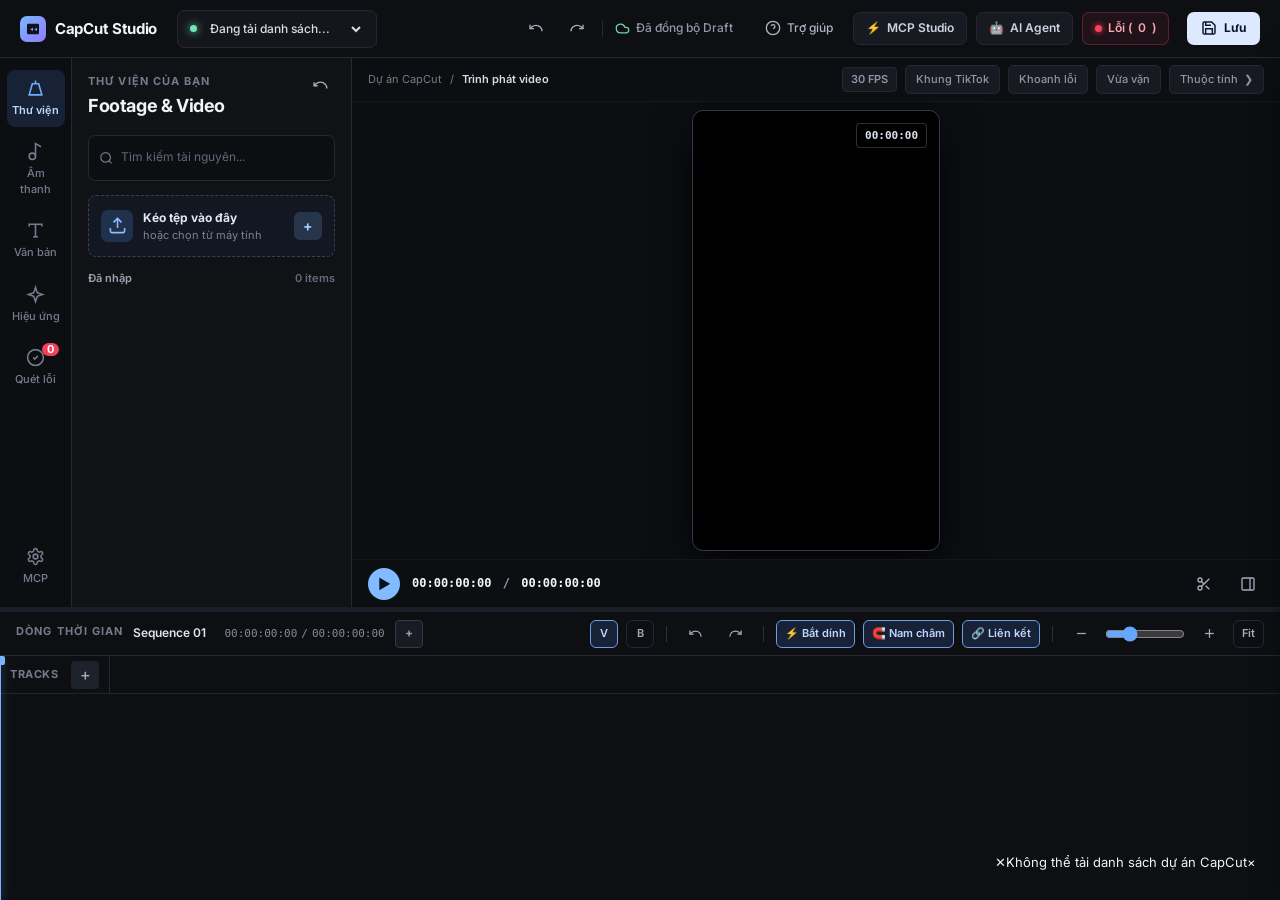
==== commit 3fdab250: "fix(studio): fix Phase A, B, C UI/UX issues, dark luxury layout, and add automated UI test suite" ====
--- a/static/index.html
+++ b/static/index.html
@@ -19,7 +19,6 @@
         </svg>
       </span>
       <span>CapCut Studio</span>
-      <span class="beta">PRO</span>
     </div>
 
     <!-- PROJECT SELECTOR WITH GREEN STATUS DOT -->
@@ -43,9 +42,9 @@
       <button class="icon-button" id="redoBtn" onclick="redoAction()" aria-label="Làm lại (Ctrl+Shift+Z)" title="Làm lại (Ctrl+Shift+Z)">
         <svg width="16" height="16" viewBox="0 0 24 24" fill="none" stroke="currentColor" stroke-width="2"><path d="M21 7v6h-6"/><path d="M3 17a9 9 0 0 1 9-9 9 9 0 0 1 6 2.3l3 2.7"/></svg>
       </button>
-      <div class="saved">
+      <div class="saved" id="draftSyncStatus">
         <svg width="15" height="15" viewBox="0 0 24 24" fill="none" stroke="currentColor" stroke-width="2"><path d="M17.5 19H9a7 7 0 1 1 6.71-9h1.79a4.5 4.5 0 1 1 0 9Z"/></svg>
-        <span>Đã đồng bộ Draft</span>
+        <span id="draftSyncStatusText">Đã đồng bộ Draft</span>
       </div>
       <button class="help" id="btnHelpShortcuts" onclick="showShortcutsHelp()" title="Phím tắt & Trợ giúp">
         <svg width="16" height="16" viewBox="0 0 24 24" fill="none" stroke="currentColor" stroke-width="2"><circle cx="12" cy="12" r="10"/><path d="M9.09 9a3 3 0 0 1 5.83 1c0 2-3 3-3 3"/><line x1="12" y1="17" x2="12.01" y2="17"/></svg>
@@ -60,6 +59,18 @@
       <button class="btn-hdr btn-hdr-qa" onclick="openQAModal()" title="Kiểm định chất lượng dự án">
         <span class="qa-dot" id="headerQaDot"></span> Lỗi (<span id="headerErrCount">0</span>)
       </button>
+
+      <!-- RESPONSIVE MORE MENU FOR SMALL SCREENS -->
+      <div class="header-more-wrap" id="headerMoreWrap">
+        <button class="icon-button" id="headerMoreBtn" onclick="toggleHeaderMoreMenu(event)" aria-label="Menu chức năng khác" title="Thêm tính năng" style="display: none;">
+          <svg width="18" height="18" viewBox="0 0 24 24" fill="currentColor"><circle cx="12" cy="5" r="2"/><circle cx="12" cy="12" r="2"/><circle cx="12" cy="19" r="2"/></svg>
+        </button>
+        <div class="header-more-dropdown" id="headerMoreDropdown" style="display: none;">
+          <button class="more-item" type="button" onclick="openMcpModal(); toggleHeaderMoreMenu(event)"><span>⚡</span> MCP Studio</button>
+          <button class="more-item" type="button" onclick="toggleLiveAgentModal(); toggleHeaderMoreMenu(event)"><span>🤖</span> AI Agent</button>
+          <button class="more-item" type="button" onclick="showShortcutsHelp(); toggleHeaderMoreMenu(event)"><span>⌨️</span> Phím tắt & Trợ giúp</button>
+        </div>
+      </div>
       
       <!-- EXPORT / SAVE BUTTON NHÃN "LƯU" THEO ACCEPTANCE REQ -->
       <div class="export-wrap">
@@ -91,7 +102,7 @@
         <svg width="19" height="19" viewBox="0 0 24 24" fill="none" stroke="currentColor" stroke-width="2"><path d="m12 3-1.9 5.8a2 2 0 0 1-1.3 1.3L3 12l5.8 1.9a2 2 0 0 1 1.3 1.3L12 21l1.9-5.8a2 2 0 0 1 1.3-1.3L21 12l-5.8-1.9a2 2 0 0 1-1.3-1.3Z"/></svg>
         <span>Hiệu ứng</span>
       </button>
-      <button class="rail-item" id="railScanner" onclick="switchNavRail('scanner', this)" title="Quét lọc lỗi footage & timeline">
+      <button class="rail-item" id="tabScannerBtn" onclick="switchNavRail('scanner', this)" title="Quét lọc lỗi footage & timeline">
         <svg width="19" height="19" viewBox="0 0 24 24" fill="none" stroke="currentColor" stroke-width="2"><circle cx="12" cy="12" r="10"/><path d="m9 12 2 2 4-4"/></svg>
         <span>Quét lỗi</span>
         <span class="tab-err-badge" id="tabErrBadge">0</span>
@@ -110,9 +121,14 @@
           <p class="eyebrow">Thư viện của bạn</p>
           <h1 id="assetPanelTitle">Footage & Video</h1>
         </div>
-        <button class="small-icon" onclick="scanCurrentProjectErrors()" title="Quét kiểm tra toàn bộ lỗi" aria-label="Quét lại lỗi">
-          <svg width="17" height="17" viewBox="0 0 24 24" fill="none" stroke="currentColor" stroke-width="2"><path d="M21 12a9 9 0 0 0-9-9 9.75 9.75 0 0 0-6.74 2.74L3 8"/><path d="M3 3v5h5"/></svg>
-        </button>
+        <div style="display: flex; gap: 4px; align-items: center;">
+          <button class="small-icon" onclick="scanCurrentProjectErrors()" title="Quét kiểm tra toàn bộ lỗi" aria-label="Quét lại lỗi">
+            <svg width="17" height="17" viewBox="0 0 24 24" fill="none" stroke="currentColor" stroke-width="2"><path d="M21 12a9 9 0 0 0-9-9 9.75 9.75 0 0 0-6.74 2.74L3 8"/><path d="M3 3v5h5"/></svg>
+          </button>
+          <button class="small-icon btn-drawer-close" onclick="toggleAssetDrawer(false)" title="Đóng thư viện" aria-label="Đóng thư viện" style="display: none;">
+            ✕
+          </button>
+        </div>
       </div>
 
       <!-- Ô TÌM KIẾM TÀI NGUYÊN -->
@@ -255,6 +271,9 @@
       </div>
     </section>
 
+    <!-- SPLITTER TRÁI KÉO ĐỔI RỘNG THƯ VIỆN -->
+    <div class="splitter-vertical splitter-left" id="splitterLeft"></div>
+
     <!-- CỘT 3: STAGE (MÀN HÌNH PREVIEW RẠP PHIM) -->
     <section class="stage" id="panelPlayer">
       <div class="stage-toolbar">
@@ -265,9 +284,12 @@
         </div>
         <div class="stage-tools">
           <span class="player-fps-tag" id="playerFpsTag">30 FPS</span>
-          <button type="button" onclick="toggleSafeGuide()" title="Bật/Tắt hướng dẫn vùng an toàn TikTok">Khung TikTok</button>
-          <button type="button" onclick="toggleBBoxOverlay()" title="Bật/Tắt hiển thị khung khoanh vùng lỗi">Khoanh lỗi</button>
+          <button type="button" id="btnToggleSafeGuide" onclick="toggleSafeGuide()" aria-pressed="false" title="Bật/Tắt hướng dẫn vùng an toàn TikTok">Khung TikTok</button>
+          <button type="button" id="btnToggleBBox" onclick="toggleBBoxOverlay()" aria-pressed="false" title="Bật/Tắt hiển thị khung khoanh vùng lỗi">Khoanh lỗi</button>
           <button type="button" onclick="fitPreviewMonitor()" title="Vừa vặn màn hình">Vừa vặn</button>
+          <button type="button" class="btn-toggle-inspector" id="btnToggleInspectorDrawer" onclick="toggleInspectorDrawer()" title="Bật/Tắt bảng thuộc tính inspector" style="display: none;">
+            <span>Thuộc tính</span> ❯
+          </button>
         </div>
       </div>
 
@@ -276,6 +298,7 @@
         <div class="preview" id="playerCanvas">
           <!-- Real HTML5 Video element -->
           <video id="mainVideoPlayer" preload="auto" playsinline></video>
+          <audio id="previewAudioPlayer" style="display: none;"></audio>
           
           <!-- Text Overlays synchronized with playhead -->
           <div class="active-text-display" id="activeTextDisplay"></div>
@@ -322,11 +345,15 @@
       </div>
     </section>
 
+    <!-- SPLITTER PHẢI KÉO ĐỔI RỘNG INSPECTOR -->
+    <div class="splitter-vertical splitter-right" id="splitterRight"></div>
+
     <!-- CỘT 4: INSPECTOR (280px) BẢNG THUỘC TÍNH CLIP & THÔNG TIN DỰ ÁN -->
     <aside class="inspector" id="panelDetails">
       <div class="inspector-tabs">
         <button class="selected" id="tabBtnClip" onclick="switchDetailTab('clip')">Thuộc tính Clip</button>
         <button id="tabBtnDetails" onclick="switchDetailTab('project')">Dự Án</button>
+        <button class="btn-drawer-close" id="btnCloseInspectorDrawer" onclick="toggleInspectorDrawer(false)" aria-label="Đóng bảng thuộc tính" title="Đóng bảng thuộc tính" style="display: none; margin-left: auto;">✕</button>
       </div>
 
       <!-- VIEW A: CLIP INSPECTOR INTERACTIVE -->
@@ -335,9 +362,17 @@
           <div class="selection-icon">✦</div>
           <div>
             <strong id="inspClipName">Chưa chọn clip</strong>
-            <p id="inspTypeBadge">VIDEO</p>
+            <div style="display: flex; gap: 6px; align-items: center; margin-top: 2px;">
+              <span id="inspTypeBadge" class="insp-type-badge badge-video">VIDEO</span>
+              <span id="inspTrackBadge" class="insp-track-badge">Track 0</span>
+            </div>
           </div>
           <span id="inspTimeRange" style="margin-left: auto; font-size: 11px; color: #767f90;">0.00s ➔ 0.00s</span>
+        </div>
+
+        <div class="inspector-block" id="mediaPathWrap" style="display: none;">
+          <div class="block-title">Đường dẫn tệp gốc</div>
+          <div class="prop-val media-path" id="inspMediaPath" style="font-size: 11px; color: #94a3b8; word-break: break-all;">--</div>
         </div>
 
         <!-- CANVAS ASPECT SELECTOR -->
@@ -456,6 +491,7 @@
             <button class="comp-stat-pill" data-type="audio">🎵 <b id="statAudioCount">0</b></button>
             <button class="comp-stat-pill" data-type="text">🔤 <b id="statTextCount">0</b></button>
             <button class="comp-stat-pill" data-type="effect">✨ <b id="statEffectCount">0</b></button>
+            <button class="comp-stat-pill" data-type="sticker">🏷️ <b id="statStickerCount">0</b></button>
           </div>
 
           <div class="comp-search-bar">
@@ -469,6 +505,9 @@
       </div>
     </aside>
   </main>
+
+  <!-- SPLITTER NGANG KÉO ĐỔI CHIỀU CAO TIMELINE -->
+  <div class="splitter-horizontal" id="splitterTimeline"></div>
 
   <!-- LOWER WORKSPACE: TIMELINE (300px) CHUẨN DESIGN REVIEW-CAPCUT-EDITOR-MCP-UI -->
   <footer class="timeline" id="lowerTimeline">
@@ -477,6 +516,11 @@
       <div class="timeline-label">
         <span class="eyebrow">Dòng thời gian</span>
         <strong id="timelineSequenceName">Sequence 01</strong>
+        <div class="timeline-tc-display" style="display: inline-flex; align-items: center; gap: 4px; font-size: 11px; font-family: var(--font-mono); color: #858b9b; margin-left: 8px;">
+          <span id="timelineCurTC">00:00:00:00</span>
+          <span>/</span>
+          <span id="timelineTotTC">00:00:00:00</span>
+        </div>
         <button class="tiny-button" title="Thêm track trong CapCut Desktop" aria-label="Thêm track" onclick="addNewTrack()">+</button>
       </div>
 
@@ -495,9 +539,10 @@
         </button>
         <span class="divider"></span>
 
-        <!-- SNAP & MAGNET -->
+        <!-- SNAP, MAGNET & LINKAGE -->
         <button class="tb-btn active" id="btnSnapping" title="Tự động bắt dính điểm cắt (S)" onclick="toggleSnapping()">⚡ Bắt dính</button>
         <button class="tb-btn active" id="btnMagnet" title="Hút nam châm trục chính (N)" onclick="toggleMagnet()">🧲 Nam châm</button>
+        <button class="tb-btn active" id="btnLinkage" title="Bật/Tắt liên kết clip (Linkage)" onclick="toggleLinkage()">🔗 Liên kết</button>
         <span class="divider"></span>
 
         <!-- ZOOM SLIDER -->
@@ -537,6 +582,15 @@
     </div>
   </footer>
 
+  <!-- THÔNG BÁO MÀN HÌNH QUÁ NHỎ KHI < 800PX -->
+  <div id="screenTooSmallWarning" class="screen-too-small-warning" style="display: none;">
+    <div class="small-screen-card">
+      <div class="small-screen-icon">📺</div>
+      <h2>Màn hình quá nhỏ</h2>
+      <p>Hãy phóng to cửa sổ hoặc xoay ngang thiết bị để trải nghiệm CapCut Studio chuyên nghiệp.</p>
+    </div>
+  </div>
+
   <!-- QUALITY GATE AUDIT MODAL -->
   <div class="qa-modal-overlay" id="qaModal" onclick="closeQAModal(event)">
     <div class="qa-modal-card" role="dialog" aria-modal="true" aria-label="Kiểm định chất lượng dự án" onclick="event.stopPropagation()">
@@ -551,7 +605,7 @@
         <div class="score-dial" id="qaScoreDial">85</div>
         <div>
           <div class="score-status" id="qaScoreStatus">ĐẠT CHUẨN (PASS)</div>
-          <div class="score-sub">Video đạt chuẩn nhịp cắt thương mại và tỷ lệ giữ chân người xem</div>
+          <div class="score-sub" id="qaScoreSub">Video đạt chuẩn nhịp cắt thương mại và tỷ lệ giữ chân người xem</div>
         </div>
         <button class="btn-auto-fix" onclick="autoFixAllQuality()">⚡ 1-Click Tối Ưu Toàn Bộ</button>
       </div>
@@ -572,6 +626,15 @@
         <button class="btn-close-modal" onclick="closeAIPanel()">✕</button>
       </div>
 
+      <!-- AI Context Banner hiển thị ngữ cảnh clip được chọn -->
+      <div class="ai-context-banner" style="padding: 8px 20px; background: #0c0e13; border-bottom: 1px solid var(--line); font-size: 11px; color: #94a3b8; display: flex; gap: 8px;">
+        <span id="ctxSegName" style="color: #f1f3f7; font-weight: 600;">--</span>
+        <span>•</span>
+        <span id="ctxSegTime">--</span>
+        <span>•</span>
+        <span id="ctxTrackName">--</span>
+      </div>
+
       <div class="ai-chips-list">
         <button type="button" class="chip" onclick="applyQuickPrompt('Kéo đoạn này xuất hiện sớm hơn 0.5s để khớp đúng nhịp lời thoại')">⏱️ Khớp nhịp lời thoại (-0.5s)</button>
         <button type="button" class="chip" onclick="applyQuickPrompt('Đổi font sang Montserrat Regular Bold có Shadow -45 độ chuẩn Commercial')">✨ Chuẩn Montserrat Shadow</button>
@@ -599,14 +662,68 @@
         <div class="cockpit-main-title">
           <span>🤖</span> AI AGENT EDIT REALTIME COCKPIT
         </div>
-        <button class="btn-close-modal" onclick="closeLiveAgentModal()">✕</button>
-      </div>
-
-      <div style="padding: 16px 20px;">
-        <p style="color: #cbd5e1; font-size: 12px; margin-bottom: 14px;">Tự động quét footage, khoanh vùng lỗi và biên tập video trực tiếp.</p>
-        <div style="display: flex; gap: 8px;">
-          <button class="btn-agent-autofix" style="padding: 8px 16px;" onclick="runAgentAutoPilot()">▶ Chạy Tự Động (Auto-Pilot)</button>
-          <button class="btn-rescan" style="padding: 8px 16px;" onclick="executeBatchAutoFix()">⚡ Sửa Tất Cả Trong 1 Giây</button>
+        <div style="display: flex; align-items: center; gap: 8px;">
+          <span class="cockpit-mode-tag" id="agentModeTag">SẴN SÀNG</span>
+          <button class="btn-close-modal" onclick="closeLiveAgentModal()">✕</button>
+        </div>
+      </div>
+
+      <div class="cockpit-body">
+        <!-- Stats Bar -->
+        <div class="cockpit-stats-bar">
+          <div class="cstat-item">
+            <span class="cstat-label">Tổng lỗi phát hiện:</span>
+            <span class="cstat-val cstat-warn" id="cockpitTotalErrors">0</span>
+          </div>
+          <div class="cstat-item">
+            <span class="cstat-label">Đã sửa:</span>
+            <span class="cstat-val cstat-success" id="cockpitFixedCount">0</span>
+          </div>
+          <div class="cstat-item">
+            <span class="cstat-label">Điểm chất lượng:</span>
+            <span class="cstat-val cstat-cyan" id="cockpitHealthScore">85%</span>
+          </div>
+          <div class="cstat-item">
+            <span class="cstat-label">Thời gian biên dịch:</span>
+            <span class="cstat-val" id="cockpitPacingVal">Real-time</span>
+          </div>
+        </div>
+
+        <!-- Spotlight Box -->
+        <div class="cockpit-spotlight-box">
+          <div class="spotlight-badge" id="spotlightBadge">ĐANG CHỜ LỆNH</div>
+          <div class="spotlight-title" id="spotlightTitle">Chọn "Chạy Tự Động" để AI Agent quét và sửa toàn bộ lỗi trên timeline</div>
+          <div class="spotlight-desc" id="spotlightDesc">AI Agent sẽ tuần tự di chuyển playhead, khoanh vùng lỗi trên video canvas và chốt thông số chuẩn thương mại.</div>
+        </div>
+
+        <!-- Telemetry Terminal -->
+        <div class="cockpit-terminal">
+          <div class="terminal-bar">
+            <span>LIVE TELEMETRY STREAM & FOOTAGE DIAGNOSTICS</span>
+            <span class="terminal-dots">● ● ●</span>
+          </div>
+          <div class="terminal-body" id="agentTerminalBody">
+            <div class="t-line t-system">[SYSTEM] CapCut AI Agent Co-Director initialized. Sẵn sàng tự động biên tập.</div>
+          </div>
+        </div>
+
+        <!-- Cockpit Controls Row -->
+        <div class="cockpit-controls-row">
+          <button class="btn-agent-primary" id="btnRunAgentAuto" onclick="runAgentAutoPilot()">
+            <span class="btn-icon">▶</span> Chạy Tự Động (Auto-Pilot)
+          </button>
+          <button class="btn-agent-secondary" onclick="runAgentNextStep()">
+            <span class="btn-icon">⏭</span> Sửa Từng Bước (Step)
+          </button>
+          <button class="btn-agent-secondary" onclick="executeBatchAutoFix()">
+            <span class="btn-icon">⚡</span> Sửa Tất Cả Trong 1 Giây
+          </button>
+          <button class="btn-agent-secondary" onclick="pauseAgent()">
+            <span class="btn-icon">⏸</span> Tạm Dừng
+          </button>
+          <button class="btn-agent-danger" onclick="undoAction()">
+            <span class="btn-icon">↶</span> Hoàn Tác
+          </button>
         </div>
       </div>
     </div>
@@ -698,13 +815,54 @@
               <label for="mcpDirectorCta">🚀 Yêu Cầu Kêu Gọi Hành Động (CTA Outro):</label>
               <input type="text" id="mcpDirectorCta" value="BẤM VÀO GIỎ HÀNG NGAY HÔM NAY" class="mcp-input">
             </div>
+            <div class="mcp-field">
+              <label for="mcpDirectorPacing">⏱️ Nhịp Cắt Phân Cảnh (Pacing):</label>
+              <select id="mcpDirectorPacing" class="mcp-select">
+                <option value="fast">Nhanh & Dồn dập (Commercial Hook 1.2s - 2.5s)</option>
+                <option value="medium" selected>Tiêu chuẩn Thương Mại (2.5s - 4.0s)</option>
+                <option value="slow">Điềm đạm & Kể chuyện (Storytelling 4.0s - 6.0s)</option>
+              </select>
+            </div>
           </div>
         </div>
 
         <!-- TAB 4: DIAGNOSTIC -->
         <div class="mcp-pane" id="mcpPane-diagnostic">
           <div style="font-size: 12px; color: #cbd5e1;">Báo cáo chẩn đoán rung lắc, cháy sáng và mất nét của từng video footage.</div>
+          
+          <div class="mcp-diag-stats-bar" style="display: grid; grid-template-columns: repeat(4, 1fr); gap: 10px; margin: 12px 0;">
+            <div class="cstat-item">
+              <span class="cstat-label">Tổng quét:</span>
+              <span class="cstat-val" id="diagTotalScanned">0</span>
+            </div>
+            <div class="cstat-item">
+              <span class="cstat-label">Đạt chuẩn:</span>
+              <span class="cstat-val cstat-success" id="diagTotalApproved">0</span>
+            </div>
+            <div class="cstat-item">
+              <span class="cstat-label">Cảnh báo:</span>
+              <span class="cstat-val cstat-warn" id="diagTotalWarning">0</span>
+            </div>
+            <div class="cstat-item">
+              <span class="cstat-label">Loại trừ:</span>
+              <span class="cstat-val" style="color: #f43f5e;" id="diagTotalRejected">0</span>
+            </div>
+          </div>
+          
+          <div class="mcp-ai-proposal-box" id="mcpAiProposalText" style="padding: 10px 14px; background: #131722; border-left: 3px solid var(--blue); border-radius: 6px; font-size: 11px; color: #cbd5e1; margin-bottom: 12px;"></div>
+          
           <div id="mcpFootageCardsGrid" style="margin-top: 12px;"></div>
+        </div>
+      </div>
+
+      <!-- MCP TERMINAL LOGS -->
+      <div class="mcp-terminal-box">
+        <div class="mcp-term-head">
+          <span>NHẬT KÝ THỰC THI MCP RUNTIME</span>
+          <span>● LIVE</span>
+        </div>
+        <div class="mcp-term-body" id="mcpTermBody">
+          <div class="mcp-log-line">[SYSTEM] Khởi tạo MCP Commercial Editor Runtime sẵn sàng.</div>
         </div>
       </div>
 
--- a/static/style.css
+++ b/static/style.css
@@ -85,12 +85,15 @@
 }
 
 .editor-shell {
-  display: flex;
-  flex-direction: column;
+  display: grid;
+  grid-template-rows: 58px minmax(0, 1fr) 5px var(--timeline-height, clamp(200px, 32vh, 340px));
+  grid-template-columns: 100%;
   width: 100vw;
-  height: 100vh;
+  height: 100dvh;
+  max-height: 100dvh;
   background: var(--bg);
   overflow: hidden;
+  position: relative;
 }
 
 /* ==========================================================================
@@ -145,10 +148,12 @@
   color: #d9dce5;
   border: 1px solid var(--line);
   border-radius: 7px;
-  padding: 6px 12px;
+  padding: 4px 12px;
   min-width: 200px;
+  min-height: 32px;
   background: #14161b;
   position: relative;
+  box-sizing: border-box;
 }
 
 .project-select select {
@@ -160,6 +165,9 @@
   font-weight: 500;
   cursor: pointer;
   width: 100%;
+  min-height: 28px;
+  height: 28px;
+  line-height: 28px;
 }
 
 .project-select select option {
@@ -202,11 +210,25 @@
   background: transparent;
   color: #a8adba;
   border-radius: 6px;
+  min-width: 28px;
+  min-height: 28px;
+  box-sizing: border-box;
 }
 
 .icon-button {
   width: 32px;
   height: 32px;
+  min-width: 32px;
+  min-height: 32px;
+  flex-shrink: 0;
+}
+
+.transport-icon {
+  width: 32px;
+  height: 32px;
+  min-width: 32px;
+  min-height: 32px;
+  flex-shrink: 0;
 }
 
 .icon-button:hover, .small-icon:hover, .transport-icon:hover, .help:hover {
@@ -307,23 +329,29 @@
    WORKSPACE — 4 COLUMNS: RAIL (72px) | ASSETS (280px) | STAGE | INSPECTOR (280px)
    ========================================================================== */
 .workspace {
-  flex: 1;
   min-height: 0;
+  height: 100%;
+  max-height: 100%;
   display: grid;
-  grid-template-columns: 72px 280px minmax(460px, 1fr) 280px;
-  border-bottom: 1px solid var(--line);
+  grid-template-columns: 72px 280px minmax(320px, 1fr) 280px;
   background: var(--bg);
+  overflow: hidden;
+  position: relative;
 }
 
 /* CỘT 1: LEFT RAIL (72px) */
 .left-rail {
+  min-height: 0;
+  height: 100%;
+  max-height: 100%;
   display: flex;
   flex-direction: column;
   align-items: center;
   gap: 6px;
-  padding: 14px 8px;
+  padding: 12px 8px;
   border-right: 1px solid var(--line);
   background: #0c0e12;
+  overflow-y: auto;
 }
 
 .rail-item {
@@ -374,15 +402,20 @@
   line-height: 1;
 }
 
-/* CỘT 2: ASSET PANEL (280px) */
+/* CỘT 2: ASSET PANEL (280px) & CỘT 4: INSPECTOR */
 .asset-panel, .inspector {
   background: var(--panel);
+  min-height: 0;
+  height: 100%;
+  max-height: 100%;
   overflow-y: auto;
+  overflow-x: hidden;
+  box-sizing: border-box;
 }
 
 .asset-panel {
   border-right: 1px solid var(--line);
-  padding: 18px 16px;
+  padding: 16px;
   display: flex;
   flex-direction: column;
 }
@@ -480,8 +513,10 @@
 
 .plus-btn {
   margin-left: auto;
-  width: 26px;
-  height: 26px;
+  width: 28px;
+  height: 28px;
+  min-width: 28px;
+  min-height: 28px;
   display: grid;
   place-items: center;
   border-radius: 6px;
@@ -509,11 +544,169 @@
   color: #646c7b;
 }
 
-/* Asset Grid */
+/* Asset Grid & Media Cards */
 .asset-grid {
   display: grid;
   grid-template-columns: 1fr 1fr;
   gap: 10px;
+}
+
+/* Media Cards & Video Thumbnails (Khóa kích thước tuyệt đối 82px, object-fit: cover, không tràn layout) */
+.media-card {
+  display: flex;
+  flex-direction: column;
+  background: #141720;
+  border: 1px solid var(--line);
+  border-radius: 7px;
+  overflow: hidden;
+  cursor: pointer;
+  transition: all 0.15s ease;
+  width: 100%;
+  max-width: 100%;
+}
+
+.media-card:hover {
+  border-color: var(--blue);
+  transform: translateY(-2px);
+  box-shadow: 0 4px 14px rgba(0, 0, 0, 0.4);
+}
+
+.media-thumb {
+  position: relative;
+  width: 100%;
+  height: 82px;
+  max-height: 82px;
+  background: #090b10;
+  overflow: hidden;
+  display: flex;
+  align-items: center;
+  justify-content: center;
+}
+
+.thumb-video, .thumb-img {
+  width: 100%;
+  height: 100%;
+  max-width: 100%;
+  max-height: 82px;
+  object-fit: cover;
+  display: block;
+  pointer-events: none;
+}
+
+.thumb-fallback {
+  width: 100%;
+  height: 100%;
+  display: flex;
+  align-items: center;
+  justify-content: center;
+  font-size: 24px;
+  background: #151822;
+  color: var(--muted);
+}
+
+.media-play-overlay {
+  position: absolute;
+  inset: 0;
+  display: flex;
+  align-items: center;
+  justify-content: center;
+  background: rgba(0, 0, 0, 0.35);
+  color: #ffffff;
+  font-size: 16px;
+  opacity: 0;
+  transition: opacity 0.15s ease;
+  pointer-events: none;
+}
+
+.media-card:hover .media-play-overlay {
+  opacity: 1;
+}
+
+.media-badge-dur {
+  position: absolute;
+  bottom: 4px;
+  right: 4px;
+  padding: 2px 5px;
+  background: rgba(0, 0, 0, 0.75);
+  backdrop-filter: blur(4px);
+  border-radius: 4px;
+  color: #f1f3f7;
+  font-size: 11px;
+  font-family: var(--font-mono);
+  font-weight: 600;
+  pointer-events: none;
+}
+
+.media-badge-ext {
+  position: absolute;
+  top: 4px;
+  left: 4px;
+  padding: 2px 5px;
+  background: rgba(30, 41, 59, 0.85);
+  border: 1px solid rgba(255, 255, 255, 0.1);
+  border-radius: 4px;
+  color: #94a3b8;
+  font-size: 11px;
+  font-weight: 700;
+  text-transform: uppercase;
+  pointer-events: none;
+}
+
+.media-info-row {
+  padding: 7px 8px;
+  display: flex;
+  flex-direction: column;
+  gap: 2px;
+  background: #141720;
+  min-width: 0;
+}
+
+.media-name {
+  font-size: 11px;
+  font-weight: 600;
+  color: #e2e8f0;
+  overflow: hidden;
+  text-overflow: ellipsis;
+  white-space: nowrap;
+  max-width: 100%;
+}
+
+.media-meta {
+  font-size: 11px;
+  color: #64748b;
+  font-weight: 500;
+}
+
+.empty-media-box {
+  grid-column: 1 / -1;
+  display: flex;
+  flex-direction: column;
+  align-items: center;
+  text-align: center;
+  padding: 30px 16px;
+  border: 1px dashed var(--line);
+  border-radius: 8px;
+  background: rgba(20, 24, 33, 0.4);
+}
+
+.empty-media-icon {
+  font-size: 28px;
+  margin-bottom: 8px;
+  color: #475569;
+}
+
+.empty-media-title {
+  font-size: 13px;
+  font-weight: 600;
+  color: #94a3b8;
+  margin-bottom: 4px;
+}
+
+.empty-media-sub {
+  font-size: 11px;
+  color: #64748b;
+  line-height: 1.4;
+  max-width: 200px;
 }
 
 .asset-card {
@@ -849,17 +1042,26 @@
    ========================================================================== */
 .stage {
   min-width: 0;
+  min-height: 0;
+  height: 100%;
+  max-height: 100%;
   display: flex;
   flex-direction: column;
   background: #0c0e12;
+  overflow: hidden;
+  position: relative;
 }
 
 .stage-toolbar {
+  height: 44px;
+  min-height: 44px;
+  max-height: 44px;
   display: flex;
   justify-content: space-between;
   align-items: center;
-  padding: 14px 20px;
-  border-bottom: 1px solid rgba(255,255,255,0.03);
+  padding: 0 16px;
+  border-bottom: 1px solid rgba(255,255,255,0.04);
+  flex-shrink: 0;
 }
 
 .crumb {
@@ -913,21 +1115,25 @@
 .preview-wrap {
   flex: 1;
   min-height: 0;
-  display: grid;
-  place-items: center;
-  padding: 10px 24px 18px;
+  display: flex;
+  align-items: center;
+  justify-content: center;
+  padding: 8px 16px;
+  overflow: hidden;
 }
 
 .preview {
   position: relative;
-  width: min(310px, 55%);
   aspect-ratio: 9/16;
+  height: 100%;
   max-height: 100%;
+  width: auto;
+  max-width: 100%;
   overflow: hidden;
   border: 1px solid #343945;
   border-radius: 11px;
   background: #151b22;
-  box-shadow: 0 18px 45px rgba(0, 0, 0, 0.75);
+  box-shadow: 0 14px 40px rgba(0, 0, 0, 0.75);
 }
 
 .preview video {
@@ -1000,6 +1206,16 @@
   z-index: 7;
 }
 
+.tiktok-safe-guide.visible {
+  display: flex;
+}
+
+#btnToggleSafeGuide.active, #btnToggleBBox.active {
+  background: var(--blue-subtle);
+  border-color: var(--blue);
+  color: var(--blue);
+}
+
 .safe-tag {
   position: absolute;
   bottom: 80px;
@@ -1030,16 +1246,25 @@
 
 /* Transport Bar */
 .transport {
+  height: 48px;
+  min-height: 48px;
+  max-height: 48px;
   display: flex;
   align-items: center;
   gap: 12px;
-  padding: 10px 20px 14px;
+  padding: 0 16px;
   background: #0c0e12;
+  border-top: 1px solid rgba(255, 255, 255, 0.03);
+  z-index: 5;
+  flex-shrink: 0;
 }
 
 .transport-btn {
   width: 32px;
   height: 32px;
+  min-width: 32px;
+  min-height: 32px;
+  flex-shrink: 0;
   display: grid;
   place-items: center;
   border-radius: 50%;
@@ -1049,13 +1274,17 @@
   transition: transform 0.1s ease, background 0.15s ease;
 }
 
+.splitter-vertical {
+  display: none !important;
+}
+
 .transport-btn:hover {
   background: #ffffff;
   transform: scale(1.05);
 }
 
 .timecode {
-  color: #bec5d2;
+  color: #f1f5f9;
   font-size: 12px;
   font-family: var(--font-mono);
   font-weight: 600;
@@ -1063,7 +1292,7 @@
 
 .timecode em {
   margin: 0 4px;
-  color: #596171;
+  color: #94a3b8;
   font-style: normal;
 }
 
@@ -1414,28 +1643,49 @@
   background: #1e2330;
 }
 
+/* Splitter Horizontal */
+.splitter-horizontal {
+  height: 5px;
+  min-height: 5px;
+  max-height: 5px;
+  background: #1b1e26;
+  cursor: row-resize;
+  position: relative;
+  z-index: 30;
+  transition: background 0.15s ease;
+  user-select: none;
+}
+
+.splitter-horizontal:hover, .splitter-horizontal.active {
+  background: var(--blue);
+}
+
 /* ==========================================================================
-   TIMELINE (300px) — REF DESIGN EXACT
+   TIMELINE — CONTAINED GRID ROW
    ========================================================================== */
 .timeline {
-  height: 300px;
-  min-height: 240px;
+  height: 100%;
+  min-height: 0;
+  max-height: 100%;
   background: #0d0f13;
-  border-top: 1px solid var(--line);
-  display: flex;
-  flex-direction: column;
+  display: flex;
+  flex-direction: column;
+  overflow: hidden;
   z-index: 10;
+  position: relative;
 }
 
 .timeline-header {
-  height: 48px;
-  min-height: 48px;
+  height: 44px;
+  min-height: 44px;
+  max-height: 44px;
   display: flex;
   align-items: center;
   justify-content: space-between;
-  padding: 0 20px;
+  padding: 0 16px;
   border-bottom: 1px solid var(--line);
   background: #0d0f13;
+  flex-shrink: 0;
 }
 
 .timeline-label {
@@ -1451,8 +1701,10 @@
 }
 
 .tiny-button {
-  width: 22px;
-  height: 22px;
+  width: 28px;
+  height: 28px;
+  min-width: 28px;
+  min-height: 28px;
   display: grid;
   place-items: center;
   border: 1px solid #343947;
@@ -1461,6 +1713,7 @@
   background: #181b21;
   font-size: 12px;
   font-weight: 700;
+  box-sizing: border-box;
 }
 
 .tiny-button:hover {
@@ -1483,6 +1736,12 @@
   color: #8b93a4;
   font-size: 11px;
   font-weight: 600;
+  min-width: 28px;
+  min-height: 28px;
+  display: inline-flex;
+  align-items: center;
+  justify-content: center;
+  box-sizing: border-box;
 }
 
 .tb-btn.active {
@@ -1550,14 +1809,17 @@
 }
 
 .btn-add-track-mini {
-  width: 18px;
-  height: 18px;
+  width: 28px;
+  height: 28px;
+  min-width: 28px;
+  min-height: 28px;
   display: grid;
   place-items: center;
   border-radius: 4px;
   background: #1e222b;
   color: #a6adba;
-  font-size: 11px;
+  font-size: 14px;
+  box-sizing: border-box;
 }
 
 .ruler-content-area {
@@ -1821,7 +2083,11 @@
   padding: 20px;
 }
 
-.qa-modal-overlay.active, .ai-modal-overlay.active, .agent-cockpit-overlay.active, .mcp-modal-overlay.active, .shortcuts-modal-overlay.active {
+.qa-modal-overlay.active, .qa-modal-overlay.open,
+.ai-modal-overlay.active, .ai-modal-overlay.open,
+.agent-cockpit-overlay.active, .agent-cockpit-overlay.open,
+.mcp-modal-overlay.active, .mcp-modal-overlay.open,
+.shortcuts-modal-overlay.active, .shortcuts-modal-overlay.open {
   display: grid;
 }
 
@@ -2072,6 +2338,274 @@
   gap: 10px;
 }
 
+.qa-issue-item {
+  display: flex;
+  flex-direction: column;
+  gap: 6px;
+  padding: 12px 14px;
+  border-radius: 8px;
+  background: #171b26;
+  border: 1px solid var(--line);
+  transition: border-color 0.15s ease;
+}
+
+.qa-issue-item:hover {
+  border-color: var(--line-light);
+}
+
+.qa-issue-header {
+  display: flex;
+  align-items: center;
+  justify-content: space-between;
+}
+
+.issue-type {
+  font-size: 12px;
+  font-weight: 700;
+  color: #f1f3f7;
+  display: flex;
+  align-items: center;
+  gap: 6px;
+}
+
+.issue-badge {
+  padding: 2px 8px;
+  border-radius: 4px;
+  font-size: 11px;
+  font-weight: 700;
+  text-transform: uppercase;
+  background: rgba(244, 63, 94, 0.15);
+  color: #f43f5e;
+  border: 1px solid rgba(244, 63, 94, 0.3);
+}
+
+.issue-msg {
+  font-size: 12px;
+  color: #cbd5e1;
+  line-height: 1.4;
+}
+
+.issue-action {
+  font-size: 11px;
+  color: #38bdf8;
+  font-weight: 600;
+  display: flex;
+  align-items: center;
+  gap: 4px;
+}
+
+/* AI Agent Real-time Cockpit Layout */
+.cockpit-mode-tag {
+  padding: 3px 8px;
+  border-radius: 4px;
+  font-size: 11px;
+  font-weight: 700;
+  letter-spacing: 0.5px;
+  color: #ffffff;
+  background: #334155;
+}
+
+.cockpit-body {
+  display: flex;
+  flex-direction: column;
+  gap: 14px;
+  padding: 16px 20px;
+  overflow-y: auto;
+  background: #0f1218;
+}
+
+.cockpit-stats-bar {
+  display: grid;
+  grid-template-columns: repeat(4, 1fr);
+  gap: 10px;
+  padding: 12px;
+  background: #141722;
+  border: 1px solid var(--line);
+  border-radius: 8px;
+}
+
+.cstat-item {
+  display: flex;
+  flex-direction: column;
+  gap: 4px;
+}
+
+.cstat-label {
+  font-size: 11px;
+  color: #788294;
+  font-weight: 500;
+}
+
+.cstat-val {
+  font-size: 16px;
+  font-weight: 700;
+  color: #f1f3f7;
+  font-family: var(--font-mono);
+}
+
+.cstat-warn {
+  color: #f43f5e;
+}
+
+.cstat-success {
+  color: #10b981;
+}
+
+.cstat-cyan {
+  color: #38bdf8;
+}
+
+.cockpit-spotlight-box {
+  padding: 14px 16px;
+  border-radius: 8px;
+  background: #141824;
+  border-left: 4px solid var(--blue);
+  border-top: 1px solid var(--line);
+  border-right: 1px solid var(--line);
+  border-bottom: 1px solid var(--line);
+}
+
+.spotlight-badge {
+  display: inline-block;
+  padding: 2px 7px;
+  border-radius: 4px;
+  background: #1e293b;
+  color: #38bdf8;
+  font-size: 11px;
+  font-weight: 700;
+  margin-bottom: 6px;
+}
+
+.spotlight-title {
+  font-size: 13px;
+  font-weight: 700;
+  color: #ffffff;
+  margin-bottom: 4px;
+}
+
+.spotlight-desc {
+  font-size: 11px;
+  color: #94a3b8;
+  line-height: 1.4;
+}
+
+.cockpit-terminal {
+  border-radius: 8px;
+  background: #080a0e;
+  border: 1px solid var(--line);
+  overflow: hidden;
+  font-family: var(--font-mono);
+}
+
+.terminal-bar {
+  display: flex;
+  justify-content: space-between;
+  align-items: center;
+  padding: 8px 12px;
+  background: #10131a;
+  border-bottom: 1px solid var(--line);
+  font-size: 11px;
+  color: #64748b;
+  font-weight: 600;
+}
+
+.terminal-dots {
+  color: #475569;
+  letter-spacing: 2px;
+}
+
+.terminal-body {
+  padding: 12px;
+  height: 130px;
+  overflow-y: auto;
+  display: flex;
+  flex-direction: column;
+  gap: 5px;
+  font-size: 11px;
+  line-height: 1.5;
+}
+
+.t-line {
+  color: #94a3b8;
+  word-break: break-all;
+}
+
+.t-system {
+  color: #38bdf8;
+}
+
+.t-crit {
+  color: #f43f5e;
+}
+
+.t-success {
+  color: #10b981;
+}
+
+.cockpit-controls-row {
+  display: flex;
+  flex-wrap: wrap;
+  gap: 8px;
+  padding-top: 4px;
+}
+
+.btn-agent-primary {
+  padding: 9px 16px;
+  border-radius: 7px;
+  background: linear-gradient(135deg, #2563eb, #7c3aed);
+  color: #ffffff;
+  font-size: 12px;
+  font-weight: 700;
+  display: flex;
+  align-items: center;
+  gap: 6px;
+}
+
+.btn-agent-primary:hover {
+  opacity: 0.93;
+  transform: translateY(-1px);
+}
+
+.btn-agent-secondary {
+  padding: 9px 14px;
+  border-radius: 7px;
+  background: #1e2433;
+  border: 1px solid var(--line-light);
+  color: #cbd5e1;
+  font-size: 12px;
+  font-weight: 600;
+  display: flex;
+  align-items: center;
+  gap: 6px;
+}
+
+.btn-agent-secondary:hover {
+  background: #2a3346;
+  color: #ffffff;
+}
+
+.btn-agent-danger {
+  padding: 9px 14px;
+  border-radius: 7px;
+  background: rgba(244, 63, 94, 0.15);
+  border: 1px solid rgba(244, 63, 94, 0.3);
+  color: #f43f5e;
+  font-size: 12px;
+  font-weight: 600;
+  display: flex;
+  align-items: center;
+  gap: 6px;
+  margin-left: auto;
+}
+
+.btn-agent-danger:hover {
+  background: rgba(244, 63, 94, 0.25);
+}
+
+.btn-icon {
+  font-size: 11px;
+}
+
 /* AI Panel */
 .ai-chips-list {
   display: flex;
@@ -2207,35 +2741,236 @@
 }
 
 /* ==========================================================================
-   RESPONSIVE DESIGN — PRO BREAKPOINTS
+   RESPONSIVE DESIGN — SYSTEMATIC PHASE B BREAKPOINTS
    ========================================================================== */
-@media (max-width: 1050px) {
+
+/* Header More Menu Dropdown & Drawer buttons */
+.header-more-wrap {
+  position: relative;
+  display: flex;
+  align-items: center;
+}
+
+.header-more-dropdown {
+  position: absolute;
+  top: calc(100% + 8px);
+  right: 0;
+  background: #13161f;
+  border: 1px solid var(--line-light);
+  border-radius: 8px;
+  padding: 6px;
+  display: flex;
+  flex-direction: column;
+  gap: 4px;
+  z-index: 1000;
+  box-shadow: 0 10px 30px rgba(0, 0, 0, 0.7);
+  min-width: 180px;
+}
+
+.more-item {
+  display: flex;
+  align-items: center;
+  gap: 8px;
+  padding: 8px 12px;
+  border-radius: 6px;
+  color: #cbd5e1;
+  font-size: 12px;
+  text-align: left;
+  background: transparent;
+  cursor: pointer;
+}
+
+.more-item:hover {
+  background: #1f2533;
+  color: #fff;
+}
+
+.btn-drawer-close {
+  display: none;
+  background: transparent;
+  color: #94a3b8;
+  font-size: 14px;
+  cursor: pointer;
+  padding: 4px 6px;
+  border-radius: 4px;
+}
+.btn-drawer-close:hover {
+  color: #fff;
+  background: #252832;
+}
+
+.btn-toggle-inspector {
+  display: none;
+  padding: 4px 8px;
+  border-radius: 5px;
+  background: #1e2533;
+  border: 1px solid var(--line);
+  color: #94a3b8;
+  font-size: 11px;
+  font-weight: 600;
+  cursor: pointer;
+}
+.btn-toggle-inspector:hover {
+  color: #fff;
+  background: #283245;
+}
+
+/* Screen Too Small Warning (< 800px) */
+.screen-too-small-warning {
+  display: none;
+}
+
+@media (max-width: 799px) {
+  .screen-too-small-warning {
+    display: flex !important;
+    position: fixed;
+    inset: 0;
+    z-index: 99999;
+    background: #0a0b0e;
+    color: #f1f3f7;
+    flex-direction: column;
+    align-items: center;
+    justify-content: center;
+    padding: 24px;
+    text-align: center;
+  }
+  .small-screen-card {
+    background: #141720;
+    border: 1px solid var(--line);
+    border-radius: 12px;
+    padding: 32px 24px;
+    max-width: 360px;
+    box-shadow: 0 20px 40px rgba(0, 0, 0, 0.8);
+  }
+  .small-screen-icon {
+    font-size: 48px;
+    margin-bottom: 16px;
+  }
+  .small-screen-card h2 {
+    font-size: 18px;
+    margin-bottom: 8px;
+    color: #f1f3f7;
+  }
+  .small-screen-card p {
+    font-size: 12px;
+    color: #8b93a4;
+    line-height: 1.5;
+  }
+}
+
+/* <= 1280px: Inspector becomes Drawer */
+@media (max-width: 1280px) {
   .workspace {
-    grid-template-columns: 64px 240px minmax(380px, 1fr);
+    grid-template-columns: 72px 280px minmax(320px, 1fr) 0px;
+  }
+  .splitter-vertical.splitter-right {
+    display: none;
   }
   .inspector {
+    position: fixed;
+    top: 58px;
+    right: -360px;
+    bottom: 0;
+    width: 340px;
+    height: calc(100dvh - 58px);
+    max-height: calc(100dvh - 58px);
+    z-index: 120;
+    box-shadow: -8px 0 30px rgba(0, 0, 0, 0.85);
+    border-left: 1px solid var(--line-light);
+    transition: right 0.25s cubic-bezier(0.16, 1, 0.3, 1);
+    display: flex;
+  }
+  .inspector.drawer-open {
+    right: 0;
+  }
+  #btnToggleInspectorDrawer {
+    display: flex !important;
+  }
+  #btnCloseInspectorDrawer {
+    display: flex !important;
+  }
+}
+
+/* <= 1024px: Thư viện (Asset panel) becomes Drawer & Header Compacts */
+@media (max-width: 1024px) {
+  .workspace {
+    grid-template-columns: 72px 1fr;
+  }
+  .splitter-vertical.splitter-left {
     display: none;
   }
-}
-
-@media (max-width: 768px) {
+  .asset-panel {
+    position: fixed;
+    top: 58px;
+    left: -340px;
+    bottom: 0;
+    width: 320px;
+    height: calc(100dvh - 58px);
+    max-height: calc(100dvh - 58px);
+    z-index: 110;
+    box-shadow: 8px 0 30px rgba(0, 0, 0, 0.85);
+    border-right: 1px solid var(--line-light);
+    transition: left 0.25s cubic-bezier(0.16, 1, 0.3, 1);
+    display: flex;
+  }
+  .asset-panel.drawer-open {
+    left: 72px;
+  }
+  .asset-panel .btn-drawer-close {
+    display: flex !important;
+  }
+
+  /* Compact Topbar - No overflow at >= 800px */
   .topbar {
+    padding: 0 12px;
     gap: 10px;
-    padding: 0 12px;
   }
-  .brand span:not(.brand-mark):not(.beta), .help, .saved {
+  .brand .beta {
     display: none;
   }
-  .workspace {
-    grid-template-columns: 58px 1fr;
-  }
-  .asset-panel {
+  .saved {
     display: none;
   }
-  .stage {
-    grid-column: 2;
+  .help {
+    display: none;
   }
-  .preview {
-    width: 230px;
+  .btn-hdr:not(.btn-hdr-qa) {
+    display: none;
   }
-}
+  #headerMoreBtn {
+    display: flex !important;
+  }
+  .project-select {
+    min-width: 130px;
+    max-width: 180px;
+    padding: 4px 8px;
+  }
+  .top-actions {
+    gap: 6px;
+    flex-wrap: nowrap;
+  }
+  .export-button {
+    padding: 6px 12px;
+  }
+}
+
+/* ==========================================================================
+   C2 & C3 STANDARDS: TOUCH TARGET (>=28px) & TEXT CONTRAST (>=4.5:1)
+   ========================================================================== */
+button:not(.inline-btn),
+select,
+input[type="text"],
+input[type="number"],
+input[type="search"] {
+  min-height: 28px;
+  box-sizing: border-box;
+}
+
+.timeline-clip {
+  color: #ffffff;
+}
+
+.clip-title-text {
+  color: #ffffff;
+  font-size: 11px;
+}
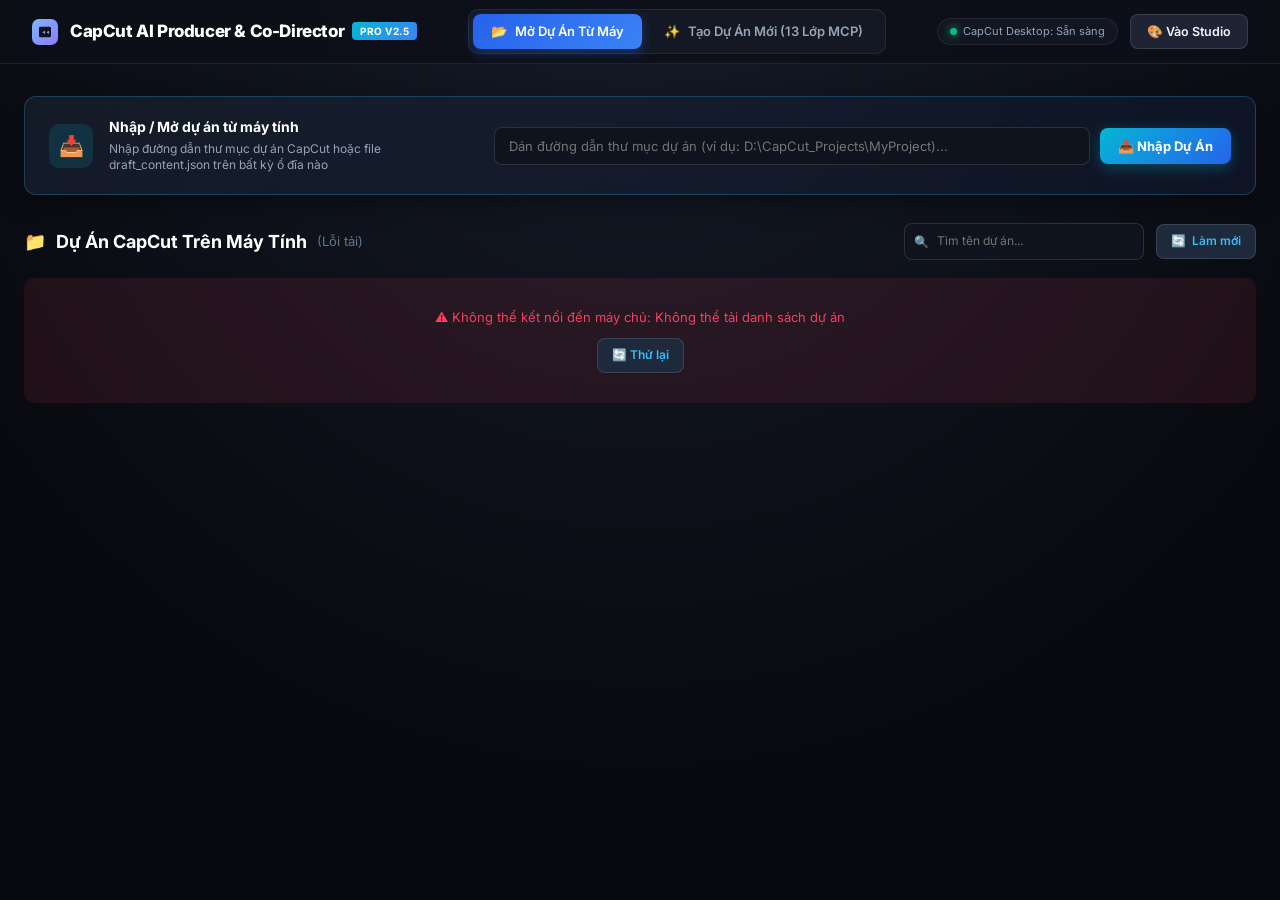
==== commit 5bda74d4: "feat: Add Track 7 Color Grading, Realtime Timeline playback, Zero-Restart automation, and Director r" ====
--- a/static/index.html
+++ b/static/index.html
@@ -10,9 +10,189 @@
   <link rel="stylesheet" href="style.css">
 </head>
 <body class="editor-shell">
+  <!-- LANDING PAGE / WELCOME HUB (TẠO DỰ ÁN MỚI & NHẬP TỪ MÁY) -->
+  <div class="landing-overlay" id="landingPageOverlay">
+    <div class="landing-topbar">
+      <div class="landing-brand">
+        <span class="brand-mark">
+          <svg viewBox="0 0 24 24" width="16" height="16" fill="currentColor">
+            <path d="M19 4H5a2 2 0 0 0-2 2v12a2 2 0 0 0 2 2h14a2 2 0 0 0 2-2V6a2 2 0 0 0-2-2zm-7 11-4-2.5 4-2.5v5zm6 0-4-2.5 4-2.5v5z"/>
+          </svg>
+        </span>
+        <div class="landing-brand-title">
+          <span>CapCut AI Producer & Co-Director</span>
+          <span class="landing-brand-badge">PRO v2.5</span>
+        </div>
+      </div>
+
+      <!-- Segmented Tabs -->
+      <div class="landing-nav-tabs">
+        <button class="landing-tab-btn active" id="tabLpOpen" onclick="switchLandingTab('open')">
+          <span>📂</span> Mở Dự Án Từ Máy
+        </button>
+        <button class="landing-tab-btn" id="tabLpCreate" onclick="switchLandingTab('create')">
+          <span>✨</span> Tạo Dự Án Mới (13 Lớp MCP)
+        </button>
+      </div>
+
+      <!-- Right Actions -->
+      <div class="landing-top-actions">
+        <div class="landing-capcut-pill">
+          <span class="dot"></span>
+          <span id="lpCapcutStatusText">CapCut Desktop: Sẵn sàng</span>
+        </div>
+        <button class="btn-landing-enter" id="btnEnterStudio" onclick="closeLandingPage()" title="Vào không gian dựng video">
+          <span>🎨 Vào Studio</span>
+        </button>
+      </div>
+    </div>
+
+    <div class="landing-body">
+      <!-- PANE 1: MỞ DỰ ÁN TỪ MÁY -->
+      <div class="landing-pane active" id="lpPaneOpen">
+        <!-- Import from custom machine path -->
+        <div class="lp-import-card">
+          <div class="lp-import-icon">📥</div>
+          <div class="lp-import-text">
+            <h4>Nhập / Mở dự án từ máy tính</h4>
+            <p>Nhập đường dẫn thư mục dự án CapCut hoặc file draft_content.json trên bất kỳ ổ đĩa nào</p>
+          </div>
+          <div class="lp-import-form">
+            <input type="text" id="lpCustomDraftPath" placeholder="Dán đường dẫn thư mục dự án (ví dụ: D:\CapCut_Projects\MyProject)..." class="lp-input">
+            <button class="lp-btn-primary" type="button" onclick="importCustomProjectFolder()">
+              <span>📥</span> Nhập Dự Án
+            </button>
+          </div>
+        </div>
+
+        <!-- Section: Existing Projects in CapCut -->
+        <div class="lp-section-header">
+          <div class="lp-section-title">
+            <span>📁</span> Dự Án CapCut Trên Máy Tính
+            <span style="font-size: 13px; font-weight: normal; color: #64748b;" id="lpProjectsCount">(Đang tải...)</span>
+          </div>
+          <div class="lp-section-controls">
+            <div class="lp-search-box">
+              <span class="lp-search-icon">🔍</span>
+              <input type="text" id="lpProjectSearch" placeholder="Tìm tên dự án..." class="lp-input" oninput="filterLandingProjects(this.value)">
+            </div>
+            <button class="lp-btn-action" onclick="loadLandingProjects(true)" title="Quét lại danh sách">
+              <span>🔄</span> Làm mới
+            </button>
+          </div>
+        </div>
+
+        <div class="lp-projects-grid" id="lpProjectsGrid">
+          <!-- Dynamically populated -->
+        </div>
+      </div>
+
+      <!-- PANE 2: TẠO DỰ ÁN MỚI (CHUẨN SCREENSHOT MCP & PRODUCER) -->
+      <div class="landing-pane" id="lpPaneCreate">
+        <div class="lp-create-grid">
+          <!-- Cột 1: Nguồn Footage & Source Bùa -->
+          <div class="lp-panel-box">
+            <div class="lp-panel-title">
+              <span>📁</span> Nguồn Footage & Source Bùa
+            </div>
+
+            <div class="lp-form-group">
+              <label for="lpProjectName">Tên Dự Án (Project Name):</label>
+              <input type="text" id="lpProjectName" placeholder="Tên dự án CapCut (ví dụ: BBSM_SET3_KB21)..." class="lp-input">
+            </div>
+
+            <div class="lp-form-group">
+              <label for="lpBrollFolder">Kho Footage Thô B-Roll / A-Roll (Link Folder Path):</label>
+              <div class="lp-input-btn-group">
+                <input type="text" id="lpBrollFolder" placeholder="C:/Users/.../materials/video" class="lp-input">
+                <button class="lp-btn-action" type="button" onclick="runLpFootageAnalysis()">
+                  <span>🔍</span> Quét Lọc Lỗi
+                </button>
+              </div>
+            </div>
+
+            <div class="lp-form-group">
+              <label for="lpSupportingFolder">Kho "Source Bùa" (BGM, SFX, LUTs, Brand Motion, Overlays):</label>
+              <input type="text" id="lpSupportingFolder" placeholder="C:/Users/.../materials" class="lp-input">
+            </div>
+
+            <div class="lp-form-group">
+              <label for="lpVjVideo">Video VJ / A-Roll Chính:</label>
+              <input type="text" id="lpVjVideo" placeholder="Đường dẫn file video chính (A-Roll)..." class="lp-input">
+            </div>
+
+            <div class="lp-form-group">
+              <label for="lpBgmPath">Nhạc Nền BGM (Commercial Ducking):</label>
+              <input type="text" id="lpBgmPath" placeholder="Đường dẫn file nhạc nền (BGM)..." class="lp-input">
+            </div>
+          </div>
+
+          <!-- Cột 2: Kịch Bản & Yêu Cầu Đạo Diễn -->
+          <div class="lp-panel-box">
+            <div class="lp-panel-title">
+              <span>✍️</span> Kịch Bản & Căn Nhịp AI
+            </div>
+
+            <div class="lp-form-group">
+              <label for="lpRawScriptText">Điền Kịch Bản Thoại & Phân Cảnh (Plain Text):</label>
+              <textarea id="lpRawScriptText" rows="5" class="lp-textarea" placeholder="Nhập kịch bản plain text tiếng Việt..."></textarea>
+              <div class="lp-quick-scripts">
+                <span style="font-size: 11px; color: #64748b; line-height: 24px;">Mẫu nhanh:</span>
+                <button type="button" class="lp-btn-pill" onclick="fillLpSampleScript('fb')">☕ F&B Đồ Uống</button>
+                <button type="button" class="lp-btn-pill" onclick="fillLpSampleScript('retail')">📦 Bán Lẻ Gia Dụng</button>
+                <button type="button" class="lp-btn-pill" onclick="fillLpSampleScript('review')">📱 Review Sản Phẩm</button>
+              </div>
+            </div>
+
+            <div class="lp-panel-title" style="margin-top: 6px;">
+              <span>🎬</span> Yêu Cầu Đạo Diễn & Pacing
+            </div>
+
+            <div class="lp-form-group">
+              <label for="lpDirectorPromptText">Điền / Dán Yêu Cầu Đạo Diễn, Hook, CTA & Pacing (Plain Text):</label>
+              <textarea id="lpDirectorPromptText" rows="5" class="lp-textarea" placeholder="Dán hoặc điền yêu cầu đạo diễn & pacing tại đây...
+Ví dụ:
+Hook: CẢNH BÁO: ĐỪNG DÙNG LY NHỰA NỮA!
+CTA: BẤM VÀO GIỎ HÀNG NGAY HÔM NAY
+Pacing: 2.5s
+Phong cách: Commercial sôi động, màu tươi sáng"></textarea>
+              <div class="lp-quick-scripts">
+                <span style="font-size: 11px; color: #64748b; line-height: 24px;">Mẫu nhanh:</span>
+                <button type="button" class="lp-btn-pill" onclick="fillLpDirectorSample('fb')">☕ Mẫu F&B Đồ Uống</button>
+                <button type="button" class="lp-btn-pill" onclick="fillLpDirectorSample('retail')">📦 Mẫu Bán Lẻ</button>
+                <button type="button" class="lp-btn-pill" onclick="fillLpDirectorSample('fast')">⚡ Nhịp Nhanh (1.5s)</button>
+                <button type="button" class="lp-btn-pill" onclick="fillLpDirectorSample('medium')">🎯 Tiêu Chuẩn (2.5s)</button>
+              </div>
+            </div>
+          </div>
+
+          <!-- Dưới cùng: Terminal Live & Nút Biên Dịch Lớn -->
+          <div class="lp-compile-footer">
+            <div style="flex: 1; min-width: 280px;">
+              <div style="display: flex; align-items: center; justify-content: space-between; margin-bottom: 6px;">
+                <span style="font-size: 11px; font-weight: 700; color: #94a3b8; text-transform: uppercase;">Nhật ký thực thi MCP Runtime ● Live</span>
+                <label class="mcp-checkbox-label">
+                  <input type="checkbox" id="lpChkAutoOpenCapcut" checked>
+                  <span>🎬 Tự động mở & load Timeline CapCut Desktop sau khi biên dịch (Không cần tắt app)</span>
+                </label>
+              </div>
+              <div class="lp-terminal-box" id="lpTermBody">
+                <div>[SYSTEM] Khởi tạo MCP Commercial Editor Runtime sẵn sàng.</div>
+              </div>
+            </div>
+
+            <button class="btn-lp-compile-huge" id="btnLpCompile" type="button" onclick="triggerLpCompile()">
+              <span>🚀</span> BIÊN DỊCH DỰ ÁN 13 LỚP QUA MCP
+            </button>
+          </div>
+        </div>
+      </div>
+    </div>
+  </div>
+
   <!-- TOPBAR (58px) CHUẨN DESIGN REVIEW-CAPCUT-EDITOR-MCP-UI -->
   <header class="topbar">
-    <div class="brand">
+    <div class="brand" onclick="openLandingPage('open')" style="cursor: pointer;" title="Về Trang Chủ / Danh Sách Dự Án">
       <span class="brand-mark">
         <svg viewBox="0 0 24 24" width="16" height="16" fill="currentColor">
           <path d="M19 4H5a2 2 0 0 0-2 2v12a2 2 0 0 0 2 2h14a2 2 0 0 0 2-2V6a2 2 0 0 0-2-2zm-7 11-4-2.5 4-2.5v5zm6 0-4-2.5 4-2.5v5z"/>
@@ -21,6 +201,14 @@
       <span>CapCut Studio</span>
     </div>
 
+    <!-- HOME & NEW PROJECT BUTTONS -->
+    <button class="btn-hdr" onclick="openLandingPage('open')" title="Mở danh sách dự án trên máy">
+      <span>🏠</span> Dự Án Máy
+    </button>
+    <button class="btn-hdr" onclick="openLandingPage('create')" style="background: rgba(37, 99, 235, 0.2); border-color: rgba(59, 130, 246, 0.5); color: #60a5fa;" title="Tạo dự án CapCut mới 13 lớp">
+      <span>➕</span> Tạo Dự Án Mới
+    </button>
+
     <!-- PROJECT SELECTOR WITH GREEN STATUS DOT -->
     <div class="project-select">
       <span class="status-dot"></span>
@@ -28,6 +216,11 @@
         <option value="">Đang tải danh sách...</option>
       </select>
     </div>
+
+    <!-- MỞ CAPCUT DESKTOP TRỰC TIẾP (AUTO LOAD TIMELINE) -->
+    <button class="btn-hdr-capcut" id="btnOpenInCapcut" onclick="openCurrentProjectInCapcut()" title="Mở dự án này trực tiếp trong CapCut Desktop (Tự động nạp Timeline mà không cần tắt CapCut)">
+      <span>🎬</span> Mở CapCut Desktop
+    </button>
 
     <!-- BANNER CẢNH BÁO KHI CAPCUT DESKTOP ĐANG CHẠY -->
     <div class="capcut-status-banner" id="capcutStatusBanner" style="display: none;" role="alert">
@@ -868,10 +1061,19 @@
 
       <!-- FOOTER -->
       <div class="mcp-footer">
-        <span class="mcp-footer-hint">💡 AI Agent sẽ tự động loại bỏ clip cháy sáng / rung lắc khỏi bể B-Roll khi biên dịch 13 lớp.</span>
-        <button class="btn-mcp-compile" id="btnCompileMcp" onclick="triggerMcpCompile()">
-          <span>🚀</span> BIÊN DỊCH DỰ ÁN 13 LỚP QUA MCP
-        </button>
+        <div class="mcp-footer-options">
+          <label class="mcp-checkbox-label">
+            <input type="checkbox" id="chkAutoOpenCapcut" checked>
+            <span>🎬 Tự động mở & load Timeline CapCut Desktop sau khi biên dịch (Không cần tắt app)</span>
+          </label>
+          <span class="mcp-footer-hint">💡 Tự nạp timeline ngay</span>
+        </div>
+        <div class="mcp-footer-bar">
+          <span class="mcp-footer-hint">💡 AI Agent tự động loại bỏ footage hỏng, ducking BGM & subtitle chuẩn thương mại.</span>
+          <button class="btn-mcp-compile" id="btnCompileMcp" onclick="triggerMcpCompile()">
+            <span>🚀</span> BIÊN DỊCH DỰ ÁN 13 LỚP QUA MCP
+          </button>
+        </div>
       </div>
     </div>
   </div>
--- a/static/style.css
+++ b/static/style.css
@@ -2079,7 +2079,7 @@
   backdrop-filter: blur(8px);
   display: none;
   place-items: center;
-  z-index: 100;
+  z-index: 6000;
   padding: 20px;
 }
 
@@ -2262,11 +2262,45 @@
 
 .mcp-footer {
   display: flex;
-  align-items: center;
-  justify-content: space-between;
+  flex-direction: column;
+  gap: 10px;
   padding: 14px 20px;
   background: #151821;
   border-top: 1px solid var(--line);
+}
+
+.mcp-footer-bar {
+  display: flex;
+  align-items: center;
+  justify-content: space-between;
+  width: 100%;
+}
+
+.mcp-footer-options {
+  display: flex;
+  align-items: center;
+  justify-content: space-between;
+  width: 100%;
+  padding-bottom: 8px;
+  border-bottom: 1px dashed rgba(255, 255, 255, 0.08);
+}
+
+.mcp-checkbox-label {
+  display: inline-flex;
+  align-items: center;
+  gap: 8px;
+  font-size: 12px;
+  color: #38bdf8;
+  font-weight: 500;
+  cursor: pointer;
+  user-select: none;
+}
+
+.mcp-checkbox-label input[type="checkbox"] {
+  width: 15px;
+  height: 15px;
+  accent-color: #06b6d4;
+  cursor: pointer;
 }
 
 .mcp-footer-hint {
@@ -2281,6 +2315,33 @@
   color: #ffffff;
   font-size: 12px;
   font-weight: 700;
+}
+
+.btn-hdr-capcut {
+  display: inline-flex;
+  align-items: center;
+  gap: 6px;
+  padding: 5px 12px;
+  border-radius: 6px;
+  font-size: 12px;
+  font-weight: 600;
+  background: linear-gradient(135deg, rgba(6, 182, 212, 0.16), rgba(59, 130, 246, 0.16));
+  border: 1px solid rgba(6, 182, 212, 0.45);
+  color: #38bdf8;
+  transition: all 0.2s ease;
+  white-space: nowrap;
+}
+
+.btn-hdr-capcut:hover {
+  background: linear-gradient(135deg, rgba(6, 182, 212, 0.32), rgba(59, 130, 246, 0.32));
+  border-color: #06b6d4;
+  color: #ffffff;
+  transform: translateY(-1px);
+  box-shadow: 0 4px 14px rgba(6, 182, 212, 0.3);
+}
+
+.btn-hdr-capcut:active {
+  transform: translateY(0);
 }
 
 .btn-mcp-compile:hover {
@@ -2974,3 +3035,580 @@
   color: #ffffff;
   font-size: 11px;
 }
+
+/* ==========================================================================
+   LANDING PAGE / PROJECT WELCOME HUB
+   ========================================================================== */
+.landing-overlay {
+  position: fixed;
+  inset: 0;
+  background: radial-gradient(circle at 50% 0%, #151a28 0%, #080a0f 70%);
+  z-index: 5000;
+  overflow-y: auto;
+  display: flex;
+  flex-direction: column;
+  transition: opacity 0.25s ease, visibility 0.25s ease;
+}
+
+.landing-overlay.hidden {
+  opacity: 0;
+  visibility: hidden;
+  pointer-events: none;
+}
+
+.landing-topbar {
+  height: 64px;
+  min-height: 64px;
+  display: flex;
+  align-items: center;
+  justify-content: space-between;
+  padding: 0 32px;
+  background: rgba(13, 16, 24, 0.85);
+  backdrop-filter: blur(12px);
+  border-bottom: 1px solid rgba(255, 255, 255, 0.08);
+  position: sticky;
+  top: 0;
+  z-index: 100;
+}
+
+.landing-brand {
+  display: flex;
+  align-items: center;
+  gap: 12px;
+}
+
+.landing-brand-title {
+  font-size: 17px;
+  font-weight: 800;
+  letter-spacing: -0.4px;
+  color: #ffffff;
+  display: flex;
+  align-items: center;
+  gap: 8px;
+}
+
+.landing-brand-badge {
+  padding: 2px 8px;
+  background: linear-gradient(135deg, #06b6d4, #3b82f6);
+  border-radius: 4px;
+  font-size: 10px;
+  font-weight: 700;
+  color: #ffffff;
+  text-transform: uppercase;
+  letter-spacing: 0.5px;
+}
+
+.landing-nav-tabs {
+  display: flex;
+  background: #141824;
+  padding: 4px;
+  border-radius: 10px;
+  border: 1px solid rgba(255, 255, 255, 0.08);
+  gap: 4px;
+}
+
+.landing-tab-btn {
+  padding: 8px 18px;
+  border-radius: 8px;
+  font-size: 13px;
+  font-weight: 600;
+  color: #94a3b8;
+  display: flex;
+  align-items: center;
+  gap: 8px;
+  transition: all 0.2s ease;
+}
+
+.landing-tab-btn:hover {
+  color: #ffffff;
+  background: rgba(255, 255, 255, 0.05);
+}
+
+.landing-tab-btn.active {
+  background: linear-gradient(135deg, #2563eb, #3b82f6);
+  color: #ffffff;
+  box-shadow: 0 4px 12px rgba(37, 99, 235, 0.35);
+}
+
+.landing-top-actions {
+  display: flex;
+  align-items: center;
+  gap: 12px;
+}
+
+.landing-capcut-pill {
+  display: flex;
+  align-items: center;
+  gap: 6px;
+  padding: 5px 12px;
+  background: #121622;
+  border: 1px solid rgba(255, 255, 255, 0.07);
+  border-radius: 20px;
+  font-size: 11px;
+  color: #94a3b8;
+}
+
+.landing-capcut-pill .dot {
+  width: 7px;
+  height: 7px;
+  border-radius: 50%;
+  background: #10b981;
+  box-shadow: 0 0 8px #10b981;
+}
+
+.btn-landing-enter {
+  padding: 8px 16px;
+  border-radius: 8px;
+  background: #1e2433;
+  border: 1px solid rgba(255, 255, 255, 0.12);
+  color: #f1f5f9;
+  font-size: 12.5px;
+  font-weight: 600;
+  display: flex;
+  align-items: center;
+  gap: 8px;
+  transition: all 0.2s ease;
+}
+
+.btn-landing-enter:hover {
+  background: #2a3347;
+  color: #ffffff;
+  border-color: #38bdf8;
+}
+
+/* Landing Body Container */
+.landing-body {
+  max-width: 1280px;
+  width: 100%;
+  margin: 0 auto;
+  padding: 32px 24px 60px 24px;
+  flex: 1;
+}
+
+.landing-pane {
+  display: none;
+}
+
+.landing-pane.active {
+  display: block;
+  animation: lpFadeIn 0.25s ease-out;
+}
+
+@keyframes lpFadeIn {
+  from { opacity: 0; transform: translateY(6px); }
+  to { opacity: 1; transform: translateY(0); }
+}
+
+/* Tab 1: Mở Dự Án Từ Máy */
+.lp-import-card {
+  background: linear-gradient(135deg, rgba(30, 41, 59, 0.5), rgba(15, 23, 42, 0.8));
+  border: 1px solid rgba(56, 189, 248, 0.25);
+  border-radius: 12px;
+  padding: 20px 24px;
+  margin-bottom: 28px;
+  display: flex;
+  align-items: center;
+  gap: 16px;
+  box-shadow: 0 8px 24px rgba(0, 0, 0, 0.4);
+}
+
+.lp-import-icon {
+  width: 44px;
+  height: 44px;
+  border-radius: 10px;
+  background: rgba(6, 182, 212, 0.15);
+  color: #06b6d4;
+  display: grid;
+  place-items: center;
+  font-size: 20px;
+  flex-shrink: 0;
+}
+
+.lp-import-text {
+  flex: 1;
+  min-width: 220px;
+}
+
+.lp-import-text h4 {
+  margin: 0 0 4px 0;
+  font-size: 14px;
+  font-weight: 700;
+  color: #ffffff;
+}
+
+.lp-import-text p {
+  margin: 0;
+  font-size: 12px;
+  color: #94a3b8;
+}
+
+.lp-import-form {
+  display: flex;
+  align-items: center;
+  gap: 10px;
+  flex: 2;
+  min-width: 300px;
+}
+
+.lp-input {
+  width: 100%;
+  background: #0f131d;
+  border: 1px solid rgba(255, 255, 255, 0.12);
+  border-radius: 8px;
+  padding: 9px 14px;
+  color: #f1f5f9;
+  font-size: 13px;
+  outline: none;
+  transition: border-color 0.2s ease;
+}
+
+.lp-input:focus {
+  border-color: #38bdf8;
+  box-shadow: 0 0 0 2px rgba(56, 189, 248, 0.2);
+}
+
+.lp-btn-primary {
+  padding: 9px 18px;
+  border-radius: 8px;
+  background: linear-gradient(135deg, #06b6d4, #2563eb);
+  color: #ffffff;
+  font-size: 13px;
+  font-weight: 700;
+  white-space: nowrap;
+  box-shadow: 0 4px 14px rgba(6, 182, 212, 0.3);
+  transition: all 0.2s ease;
+}
+
+.lp-btn-primary:hover {
+  transform: translateY(-1px);
+  box-shadow: 0 6px 18px rgba(6, 182, 212, 0.4);
+}
+
+/* Projects Section Header */
+.lp-section-header {
+  display: flex;
+  align-items: center;
+  justify-content: space-between;
+  margin-bottom: 18px;
+}
+
+.lp-section-title {
+  font-size: 18px;
+  font-weight: 700;
+  color: #ffffff;
+  display: flex;
+  align-items: center;
+  gap: 10px;
+}
+
+.lp-section-controls {
+  display: flex;
+  align-items: center;
+  gap: 12px;
+}
+
+.lp-search-box {
+  position: relative;
+  width: 240px;
+}
+
+.lp-search-box input {
+  padding-left: 32px;
+  font-size: 12px;
+}
+
+.lp-search-icon {
+  position: absolute;
+  left: 10px;
+  top: 50%;
+  transform: translateY(-50%);
+  font-size: 12px;
+  color: #64748b;
+}
+
+/* Projects Cards Grid */
+.lp-projects-grid {
+  display: grid;
+  grid-template-columns: repeat(auto-fill, minmax(320px, 1fr));
+  gap: 18px;
+}
+
+.lp-project-card {
+  background: #131722;
+  border: 1px solid rgba(255, 255, 255, 0.08);
+  border-radius: 12px;
+  padding: 18px 20px;
+  display: flex;
+  flex-direction: column;
+  gap: 12px;
+  transition: all 0.25s ease;
+  position: relative;
+  overflow: hidden;
+}
+
+.lp-project-card:hover {
+  background: #171d2b;
+  border-color: rgba(56, 189, 248, 0.4);
+  transform: translateY(-2px);
+  box-shadow: 0 10px 25px rgba(0, 0, 0, 0.5);
+}
+
+.lp-card-head {
+  display: flex;
+  align-items: flex-start;
+  justify-content: space-between;
+  gap: 10px;
+}
+
+.lp-card-icon {
+  width: 36px;
+  height: 36px;
+  border-radius: 8px;
+  background: rgba(59, 130, 246, 0.15);
+  color: #60a5fa;
+  display: grid;
+  place-items: center;
+  font-size: 18px;
+  flex-shrink: 0;
+}
+
+.lp-card-meta {
+  flex: 1;
+}
+
+.lp-card-title {
+  font-size: 15px;
+  font-weight: 700;
+  color: #f8fafc;
+  margin-bottom: 4px;
+  word-break: break-word;
+}
+
+.lp-card-date {
+  font-size: 11px;
+  color: #64748b;
+}
+
+.lp-card-stats {
+  display: flex;
+  gap: 8px;
+  flex-wrap: wrap;
+}
+
+.lp-stat-badge {
+  padding: 3px 8px;
+  background: #1c2233;
+  border: 1px solid rgba(255, 255, 255, 0.06);
+  border-radius: 4px;
+  font-size: 11px;
+  color: #cbd5e1;
+  display: flex;
+  align-items: center;
+  gap: 4px;
+}
+
+.lp-card-actions {
+  display: flex;
+  gap: 8px;
+  margin-top: 4px;
+  padding-top: 10px;
+  border-top: 1px solid rgba(255, 255, 255, 0.06);
+}
+
+.btn-lp-card-open {
+  flex: 1;
+  padding: 8px 12px;
+  border-radius: 6px;
+  background: #2563eb;
+  color: #ffffff;
+  font-size: 12px;
+  font-weight: 600;
+  display: flex;
+  align-items: center;
+  justify-content: center;
+  gap: 6px;
+  transition: all 0.2s ease;
+}
+
+.btn-lp-card-open:hover {
+  background: #1d4ed8;
+}
+
+.btn-lp-card-desktop {
+  padding: 8px 12px;
+  border-radius: 6px;
+  background: rgba(6, 182, 212, 0.15);
+  border: 1px solid rgba(6, 182, 212, 0.35);
+  color: #38bdf8;
+  font-size: 12px;
+  font-weight: 600;
+  display: flex;
+  align-items: center;
+  gap: 6px;
+  transition: all 0.2s ease;
+}
+
+.btn-lp-card-desktop:hover {
+  background: rgba(6, 182, 212, 0.3);
+  color: #ffffff;
+}
+
+/* Tab 2: Khởi Tạo Dự Án Mới */
+.lp-create-grid {
+  display: grid;
+  grid-template-columns: 1.1fr 1fr;
+  gap: 24px;
+}
+
+@media (max-width: 960px) {
+  .lp-create-grid {
+    grid-template-columns: 1fr;
+  }
+}
+
+.lp-panel-box {
+  background: #121520;
+  border: 1px solid rgba(255, 255, 255, 0.08);
+  border-radius: 12px;
+  padding: 22px;
+  display: flex;
+  flex-direction: column;
+  gap: 16px;
+}
+
+.lp-panel-title {
+  font-size: 14px;
+  font-weight: 700;
+  color: #e2e8f0;
+  display: flex;
+  align-items: center;
+  gap: 8px;
+  padding-bottom: 12px;
+  border-bottom: 1px solid rgba(255, 255, 255, 0.07);
+}
+
+.lp-form-group {
+  display: flex;
+  flex-direction: column;
+  gap: 6px;
+}
+
+.lp-form-group label {
+  font-size: 12px;
+  font-weight: 600;
+  color: #94a3b8;
+}
+
+.lp-input-btn-group {
+  display: flex;
+  gap: 8px;
+}
+
+.lp-btn-action {
+  padding: 8px 14px;
+  border-radius: 8px;
+  background: #1e293b;
+  border: 1px solid rgba(255, 255, 255, 0.12);
+  color: #38bdf8;
+  font-size: 12px;
+  font-weight: 600;
+  white-space: nowrap;
+  display: flex;
+  align-items: center;
+  gap: 6px;
+}
+
+.lp-btn-action:hover {
+  background: #334155;
+  color: #ffffff;
+}
+
+.lp-quick-scripts {
+  display: flex;
+  gap: 6px;
+  flex-wrap: wrap;
+  margin-top: 4px;
+}
+
+.lp-btn-pill {
+  padding: 4px 10px;
+  background: #1c2233;
+  border: 1px solid rgba(255, 255, 255, 0.07);
+  border-radius: 14px;
+  font-size: 11px;
+  color: #cbd5e1;
+  transition: all 0.2s ease;
+}
+
+.lp-btn-pill:hover {
+  background: #27314a;
+  border-color: #38bdf8;
+  color: #ffffff;
+}
+
+.lp-textarea {
+  width: 100%;
+  background: #0f131d;
+  border: 1px solid rgba(255, 255, 255, 0.12);
+  border-radius: 8px;
+  padding: 10px 14px;
+  color: #f1f5f9;
+  font-size: 13px;
+  font-family: inherit;
+  line-height: 1.5;
+  resize: vertical;
+  outline: none;
+}
+
+.lp-textarea:focus {
+  border-color: #38bdf8;
+  box-shadow: 0 0 0 2px rgba(56, 189, 248, 0.2);
+}
+
+.lp-terminal-box {
+  background: #090c13;
+  border: 1px solid rgba(255, 255, 255, 0.08);
+  border-radius: 8px;
+  padding: 12px 14px;
+  font-family: ui-monospace, SFMono-Regular, Menlo, Monaco, Consolas, monospace;
+  font-size: 11.5px;
+  color: #a5b4fc;
+  height: 140px;
+  overflow-y: auto;
+  line-height: 1.6;
+}
+
+.lp-compile-footer {
+  grid-column: 1 / -1;
+  background: #141824;
+  border: 1px solid rgba(255, 255, 255, 0.1);
+  border-radius: 12px;
+  padding: 18px 24px;
+  display: flex;
+  align-items: center;
+  justify-content: space-between;
+  gap: 16px;
+  flex-wrap: wrap;
+}
+
+.btn-lp-compile-huge {
+  padding: 12px 28px;
+  border-radius: 10px;
+  background: linear-gradient(135deg, #2563eb 0%, #7c3aed 100%);
+  color: #ffffff;
+  font-size: 14px;
+  font-weight: 800;
+  display: flex;
+  align-items: center;
+  gap: 10px;
+  box-shadow: 0 6px 20px rgba(37, 99, 235, 0.4);
+  transition: all 0.25s ease;
+  white-space: nowrap;
+}
+
+.btn-lp-compile-huge:hover {
+  transform: translateY(-2px);
+  box-shadow: 0 8px 26px rgba(124, 58, 237, 0.5);
+  background: linear-gradient(135deg, #1d4ed8 0%, #6d28d9 100%);
+}
+
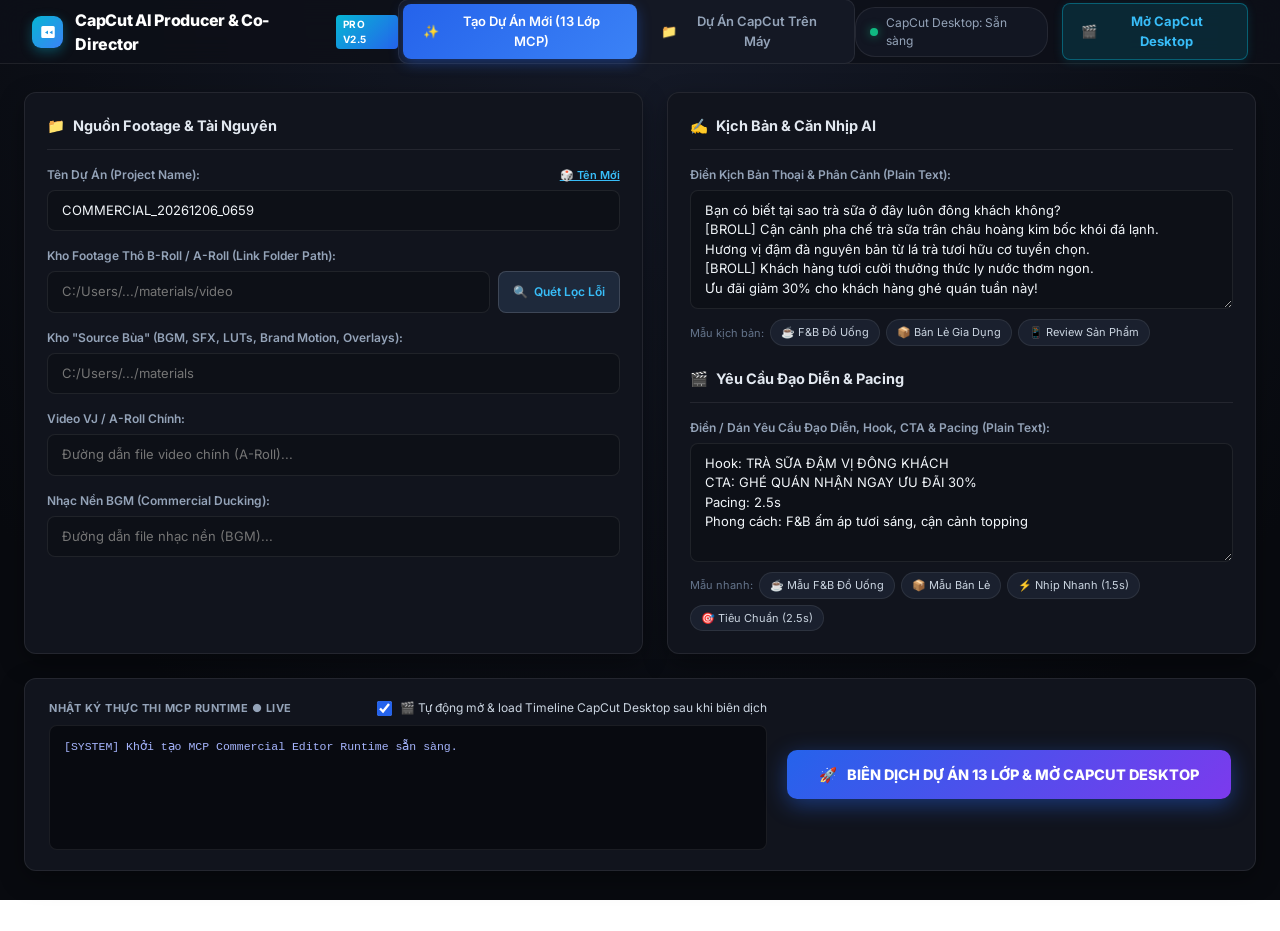
==== commit 1e2b0f19: "feat: streamline UI to clean CapCut Production Hub, eliminate redundant mock editor and duplicate mo" ====
--- a/static/index.html
+++ b/static/index.html
@@ -3,1103 +3,241 @@
 <head>
   <meta charset="UTF-8">
   <meta name="viewport" content="width=device-width, initial-scale=1.0">
-  <title>CapCut Studio & AI Co-Director</title>
+  <title>CapCut AI Producer & Co-Director PRO</title>
   <link rel="preconnect" href="https://fonts.googleapis.com">
   <link rel="preconnect" href="https://fonts.gstatic.com" crossorigin>
-  <link href="https://fonts.googleapis.com/css2?family=Inter:wght@400;500;600;700&family=Montserrat:wght@600;700;800&display=swap" rel="stylesheet">
+  <link href="https://fonts.googleapis.com/css2?family=Inter:wght@400;500;600;700;800&family=Montserrat:wght@600;700;800&display=swap" rel="stylesheet">
   <link rel="stylesheet" href="style.css">
 </head>
-<body class="editor-shell">
-  <!-- LANDING PAGE / WELCOME HUB (TẠO DỰ ÁN MỚI & NHẬP TỪ MÁY) -->
-  <div class="landing-overlay" id="landingPageOverlay">
-    <div class="landing-topbar">
-      <div class="landing-brand">
-        <span class="brand-mark">
-          <svg viewBox="0 0 24 24" width="16" height="16" fill="currentColor">
-            <path d="M19 4H5a2 2 0 0 0-2 2v12a2 2 0 0 0 2 2h14a2 2 0 0 0 2-2V6a2 2 0 0 0-2-2zm-7 11-4-2.5 4-2.5v5zm6 0-4-2.5 4-2.5v5z"/>
-          </svg>
-        </span>
-        <div class="landing-brand-title">
-          <span>CapCut AI Producer & Co-Director</span>
-          <span class="landing-brand-badge">PRO v2.5</span>
-        </div>
-      </div>
-
-      <!-- Segmented Tabs -->
-      <div class="landing-nav-tabs">
-        <button class="landing-tab-btn active" id="tabLpOpen" onclick="switchLandingTab('open')">
-          <span>📂</span> Mở Dự Án Từ Máy
-        </button>
-        <button class="landing-tab-btn" id="tabLpCreate" onclick="switchLandingTab('create')">
-          <span>✨</span> Tạo Dự Án Mới (13 Lớp MCP)
-        </button>
-      </div>
-
-      <!-- Right Actions -->
-      <div class="landing-top-actions">
-        <div class="landing-capcut-pill">
-          <span class="dot"></span>
-          <span id="lpCapcutStatusText">CapCut Desktop: Sẵn sàng</span>
-        </div>
-        <button class="btn-landing-enter" id="btnEnterStudio" onclick="closeLandingPage()" title="Vào không gian dựng video">
-          <span>🎨 Vào Studio</span>
-        </button>
+<body class="hub-shell">
+  <!-- TOPBAR / GLOBAL HEADER -->
+  <header class="hub-header">
+    <div class="hub-brand">
+      <span class="hub-brand-mark">
+        <svg viewBox="0 0 24 24" width="18" height="18" fill="currentColor">
+          <path d="M19 4H5a2 2 0 0 0-2 2v12a2 2 0 0 0 2 2h14a2 2 0 0 0 2-2V6a2 2 0 0 0-2-2zm-7 11-4-2.5 4-2.5v5zm6 0-4-2.5 4-2.5v5z"/>
+        </svg>
+      </span>
+      <div class="hub-brand-title">
+        <span>CapCut AI Producer & Co-Director</span>
+        <span class="hub-brand-badge">PRO v2.5</span>
       </div>
     </div>
 
-    <div class="landing-body">
-      <!-- PANE 1: MỞ DỰ ÁN TỪ MÁY -->
-      <div class="landing-pane active" id="lpPaneOpen">
-        <!-- Import from custom machine path -->
-        <div class="lp-import-card">
-          <div class="lp-import-icon">📥</div>
-          <div class="lp-import-text">
-            <h4>Nhập / Mở dự án từ máy tính</h4>
-            <p>Nhập đường dẫn thư mục dự án CapCut hoặc file draft_content.json trên bất kỳ ổ đĩa nào</p>
-          </div>
-          <div class="lp-import-form">
-            <input type="text" id="lpCustomDraftPath" placeholder="Dán đường dẫn thư mục dự án (ví dụ: D:\CapCut_Projects\MyProject)..." class="lp-input">
-            <button class="lp-btn-primary" type="button" onclick="importCustomProjectFolder()">
-              <span>📥</span> Nhập Dự Án
-            </button>
-          </div>
-        </div>
-
-        <!-- Section: Existing Projects in CapCut -->
-        <div class="lp-section-header">
-          <div class="lp-section-title">
-            <span>📁</span> Dự Án CapCut Trên Máy Tính
-            <span style="font-size: 13px; font-weight: normal; color: #64748b;" id="lpProjectsCount">(Đang tải...)</span>
-          </div>
-          <div class="lp-section-controls">
-            <div class="lp-search-box">
-              <span class="lp-search-icon">🔍</span>
-              <input type="text" id="lpProjectSearch" placeholder="Tìm tên dự án..." class="lp-input" oninput="filterLandingProjects(this.value)">
-            </div>
-            <button class="lp-btn-action" onclick="loadLandingProjects(true)" title="Quét lại danh sách">
-              <span>🔄</span> Làm mới
-            </button>
-          </div>
-        </div>
-
-        <div class="lp-projects-grid" id="lpProjectsGrid">
-          <!-- Dynamically populated -->
-        </div>
-      </div>
-
-      <!-- PANE 2: TẠO DỰ ÁN MỚI (CHUẨN SCREENSHOT MCP & PRODUCER) -->
-      <div class="landing-pane" id="lpPaneCreate">
-        <div class="lp-create-grid">
-          <!-- Cột 1: Nguồn Footage & Source Bùa -->
-          <div class="lp-panel-box">
-            <div class="lp-panel-title">
-              <span>📁</span> Nguồn Footage & Source Bùa
-            </div>
-
-            <div class="lp-form-group">
-              <label for="lpProjectName">Tên Dự Án (Project Name):</label>
-              <input type="text" id="lpProjectName" placeholder="Tên dự án CapCut (ví dụ: BBSM_SET3_KB21)..." class="lp-input">
-            </div>
-
-            <div class="lp-form-group">
-              <label for="lpBrollFolder">Kho Footage Thô B-Roll / A-Roll (Link Folder Path):</label>
-              <div class="lp-input-btn-group">
-                <input type="text" id="lpBrollFolder" placeholder="C:/Users/.../materials/video" class="lp-input">
-                <button class="lp-btn-action" type="button" onclick="runLpFootageAnalysis()">
-                  <span>🔍</span> Quét Lọc Lỗi
-                </button>
-              </div>
-            </div>
-
-            <div class="lp-form-group">
-              <label for="lpSupportingFolder">Kho "Source Bùa" (BGM, SFX, LUTs, Brand Motion, Overlays):</label>
-              <input type="text" id="lpSupportingFolder" placeholder="C:/Users/.../materials" class="lp-input">
-            </div>
-
-            <div class="lp-form-group">
-              <label for="lpVjVideo">Video VJ / A-Roll Chính:</label>
-              <input type="text" id="lpVjVideo" placeholder="Đường dẫn file video chính (A-Roll)..." class="lp-input">
-            </div>
-
-            <div class="lp-form-group">
-              <label for="lpBgmPath">Nhạc Nền BGM (Commercial Ducking):</label>
-              <input type="text" id="lpBgmPath" placeholder="Đường dẫn file nhạc nền (BGM)..." class="lp-input">
-            </div>
-          </div>
-
-          <!-- Cột 2: Kịch Bản & Yêu Cầu Đạo Diễn -->
-          <div class="lp-panel-box">
-            <div class="lp-panel-title">
-              <span>✍️</span> Kịch Bản & Căn Nhịp AI
-            </div>
-
-            <div class="lp-form-group">
-              <label for="lpRawScriptText">Điền Kịch Bản Thoại & Phân Cảnh (Plain Text):</label>
-              <textarea id="lpRawScriptText" rows="5" class="lp-textarea" placeholder="Nhập kịch bản plain text tiếng Việt..."></textarea>
-              <div class="lp-quick-scripts">
-                <span style="font-size: 11px; color: #64748b; line-height: 24px;">Mẫu nhanh:</span>
-                <button type="button" class="lp-btn-pill" onclick="fillLpSampleScript('fb')">☕ F&B Đồ Uống</button>
-                <button type="button" class="lp-btn-pill" onclick="fillLpSampleScript('retail')">📦 Bán Lẻ Gia Dụng</button>
-                <button type="button" class="lp-btn-pill" onclick="fillLpSampleScript('review')">📱 Review Sản Phẩm</button>
-              </div>
-            </div>
-
-            <div class="lp-panel-title" style="margin-top: 6px;">
-              <span>🎬</span> Yêu Cầu Đạo Diễn & Pacing
-            </div>
-
-            <div class="lp-form-group">
-              <label for="lpDirectorPromptText">Điền / Dán Yêu Cầu Đạo Diễn, Hook, CTA & Pacing (Plain Text):</label>
-              <textarea id="lpDirectorPromptText" rows="5" class="lp-textarea" placeholder="Dán hoặc điền yêu cầu đạo diễn & pacing tại đây...
+    <!-- MAIN NAVIGATION TABS -->
+    <nav class="hub-nav-tabs">
+      <button class="hub-tab-btn active" id="tabBtnCreate" onclick="switchTab('create')">
+        <span>✨</span> Tạo Dự Án Mới (13 Lớp MCP)
+      </button>
+      <button class="hub-tab-btn" id="tabBtnProjects" onclick="switchTab('projects')">
+        <span>📁</span> Dự Án CapCut Trên Máy
+      </button>
+    </nav>
+
+    <!-- RIGHT STATUS & QUICK ACTION -->
+    <div class="hub-header-actions">
+      <div class="capcut-status-pill" id="capcutStatusPill">
+        <span class="dot" id="capcutStatusDot"></span>
+        <span id="capcutStatusText">CapCut Desktop: Sẵn sàng</span>
+      </div>
+      <button class="btn-hdr-launch" onclick="launchCapcutApp()" title="Kích hoạt mở CapCut Desktop">
+        <span>🎬</span> Mở CapCut Desktop
+      </button>
+    </div>
+  </header>
+
+  <!-- MAIN HUB CONTENT CONTAINER -->
+  <main class="hub-container">
+    <!-- ========================================== -->
+    <!-- TAB 1: TẠO DỰ ÁN MỚI 13 LỚP MCP           -->
+    <!-- ========================================== -->
+    <section class="hub-pane active" id="paneCreate">
+      <div class="hub-create-grid">
+        <!-- CỘT 1: NGUỒN FOOTAGE & SOURCE TÀI NGUYÊN -->
+        <div class="hub-card">
+          <div class="hub-card-title">
+            <span>📁</span> Nguồn Footage & Tài Nguyên
+          </div>
+
+          <div class="hub-field">
+            <div class="hub-field-head">
+              <label for="inputProjectName">Tên Dự Án (Project Name):</label>
+              <button type="button" class="hub-btn-link" onclick="generateRandomProjectName()">🎲 Tên Mới</button>
+            </div>
+            <input type="text" id="inputProjectName" placeholder="Tên dự án CapCut (ví dụ: BBSM_SET3_KB21)..." class="hub-input">
+          </div>
+
+          <div class="hub-field">
+            <label for="inputBrollFolder">Kho Footage Thô B-Roll / A-Roll (Link Folder Path):</label>
+            <div class="hub-input-row">
+              <input type="text" id="inputBrollFolder" placeholder="C:/Users/.../materials/video" class="hub-input">
+              <button class="hub-btn-action" type="button" onclick="runFootageAnalysis()">
+                <span>🔍</span> Quét Lọc Lỗi
+              </button>
+            </div>
+          </div>
+
+          <div class="hub-field">
+            <label for="inputSupportingFolder">Kho "Source Bùa" (BGM, SFX, LUTs, Brand Motion, Overlays):</label>
+            <input type="text" id="inputSupportingFolder" placeholder="C:/Users/.../materials" class="hub-input">
+          </div>
+
+          <div class="hub-field">
+            <label for="inputVjVideo">Video VJ / A-Roll Chính:</label>
+            <input type="text" id="inputVjVideo" placeholder="Đường dẫn file video chính (A-Roll)..." class="hub-input">
+          </div>
+
+          <div class="hub-field">
+            <label for="inputBgmPath">Nhạc Nền BGM (Commercial Ducking):</label>
+            <input type="text" id="inputBgmPath" placeholder="Đường dẫn file nhạc nền (BGM)..." class="hub-input">
+          </div>
+        </div>
+
+        <!-- CỘT 2: KỊCH BẢN & YÊU CẦU ĐẠO DIỄN -->
+        <div class="hub-card">
+          <div class="hub-card-title">
+            <span>✍️</span> Kịch Bản & Căn Nhịp AI
+          </div>
+
+          <div class="hub-field">
+            <div class="hub-field-head">
+              <label for="inputRawScript">Điền Kịch Bản Thoại & Phân Cảnh (Plain Text):</label>
+            </div>
+            <textarea id="inputRawScript" rows="5" class="hub-textarea" placeholder="Nhập kịch bản plain text tiếng Việt..."></textarea>
+            <div class="hub-quick-pills">
+              <span class="pills-label">Mẫu kịch bản:</span>
+              <button type="button" class="hub-pill" onclick="fillSampleScript('fb')">☕ F&B Đồ Uống</button>
+              <button type="button" class="hub-pill" onclick="fillSampleScript('retail')">📦 Bán Lẻ Gia Dụng</button>
+              <button type="button" class="hub-pill" onclick="fillSampleScript('review')">📱 Review Sản Phẩm</button>
+            </div>
+          </div>
+
+          <div class="hub-card-title" style="margin-top: 6px;">
+            <span>🎬</span> Yêu Cầu Đạo Diễn & Pacing
+          </div>
+
+          <div class="hub-field">
+            <label for="inputDirectorPrompt">Điền / Dán Yêu Cầu Đạo Diễn, Hook, CTA & Pacing (Plain Text):</label>
+            <textarea id="inputDirectorPrompt" rows="5" class="hub-textarea" placeholder="Dán hoặc điền yêu cầu đạo diễn & pacing tại đây...
 Ví dụ:
 Hook: CẢNH BÁO: ĐỪNG DÙNG LY NHỰA NỮA!
 CTA: BẤM VÀO GIỎ HÀNG NGAY HÔM NAY
 Pacing: 2.5s
 Phong cách: Commercial sôi động, màu tươi sáng"></textarea>
-              <div class="lp-quick-scripts">
-                <span style="font-size: 11px; color: #64748b; line-height: 24px;">Mẫu nhanh:</span>
-                <button type="button" class="lp-btn-pill" onclick="fillLpDirectorSample('fb')">☕ Mẫu F&B Đồ Uống</button>
-                <button type="button" class="lp-btn-pill" onclick="fillLpDirectorSample('retail')">📦 Mẫu Bán Lẻ</button>
-                <button type="button" class="lp-btn-pill" onclick="fillLpDirectorSample('fast')">⚡ Nhịp Nhanh (1.5s)</button>
-                <button type="button" class="lp-btn-pill" onclick="fillLpDirectorSample('medium')">🎯 Tiêu Chuẩn (2.5s)</button>
-              </div>
-            </div>
-          </div>
-
-          <!-- Dưới cùng: Terminal Live & Nút Biên Dịch Lớn -->
-          <div class="lp-compile-footer">
-            <div style="flex: 1; min-width: 280px;">
-              <div style="display: flex; align-items: center; justify-content: space-between; margin-bottom: 6px;">
-                <span style="font-size: 11px; font-weight: 700; color: #94a3b8; text-transform: uppercase;">Nhật ký thực thi MCP Runtime ● Live</span>
-                <label class="mcp-checkbox-label">
-                  <input type="checkbox" id="lpChkAutoOpenCapcut" checked>
-                  <span>🎬 Tự động mở & load Timeline CapCut Desktop sau khi biên dịch (Không cần tắt app)</span>
-                </label>
-              </div>
-              <div class="lp-terminal-box" id="lpTermBody">
-                <div>[SYSTEM] Khởi tạo MCP Commercial Editor Runtime sẵn sàng.</div>
-              </div>
-            </div>
-
-            <button class="btn-lp-compile-huge" id="btnLpCompile" type="button" onclick="triggerLpCompile()">
-              <span>🚀</span> BIÊN DỊCH DỰ ÁN 13 LỚP QUA MCP
-            </button>
-          </div>
-        </div>
-      </div>
-    </div>
-  </div>
-
-  <!-- TOPBAR (58px) CHUẨN DESIGN REVIEW-CAPCUT-EDITOR-MCP-UI -->
-  <header class="topbar">
-    <div class="brand" onclick="openLandingPage('open')" style="cursor: pointer;" title="Về Trang Chủ / Danh Sách Dự Án">
-      <span class="brand-mark">
-        <svg viewBox="0 0 24 24" width="16" height="16" fill="currentColor">
-          <path d="M19 4H5a2 2 0 0 0-2 2v12a2 2 0 0 0 2 2h14a2 2 0 0 0 2-2V6a2 2 0 0 0-2-2zm-7 11-4-2.5 4-2.5v5zm6 0-4-2.5 4-2.5v5z"/>
-        </svg>
-      </span>
-      <span>CapCut Studio</span>
-    </div>
-
-    <!-- HOME & NEW PROJECT BUTTONS -->
-    <button class="btn-hdr" onclick="openLandingPage('open')" title="Mở danh sách dự án trên máy">
-      <span>🏠</span> Dự Án Máy
-    </button>
-    <button class="btn-hdr" onclick="openLandingPage('create')" style="background: rgba(37, 99, 235, 0.2); border-color: rgba(59, 130, 246, 0.5); color: #60a5fa;" title="Tạo dự án CapCut mới 13 lớp">
-      <span>➕</span> Tạo Dự Án Mới
-    </button>
-
-    <!-- PROJECT SELECTOR WITH GREEN STATUS DOT -->
-    <div class="project-select">
-      <span class="status-dot"></span>
-      <select id="projectSelect" onchange="loadProject(this.value)" aria-label="Chọn dự án CapCut">
-        <option value="">Đang tải danh sách...</option>
-      </select>
-    </div>
-
-    <!-- MỞ CAPCUT DESKTOP TRỰC TIẾP (AUTO LOAD TIMELINE) -->
-    <button class="btn-hdr-capcut" id="btnOpenInCapcut" onclick="openCurrentProjectInCapcut()" title="Mở dự án này trực tiếp trong CapCut Desktop (Tự động nạp Timeline mà không cần tắt CapCut)">
-      <span>🎬</span> Mở CapCut Desktop
-    </button>
-
-    <!-- BANNER CẢNH BÁO KHI CAPCUT DESKTOP ĐANG CHẠY -->
-    <div class="capcut-status-banner" id="capcutStatusBanner" style="display: none;" role="alert">
-      <span>⚠️ CapCut Desktop đang mở — Chỉnh sửa draft tạm thời bị khóa</span>
-    </div>
-
-    <!-- TOPBAR RIGHT ACTIONS -->
-    <div class="top-actions">
-      <button class="icon-button" id="undoBtn" onclick="undoAction()" aria-label="Hoàn tác (Ctrl+Z)" title="Hoàn tác (Ctrl+Z)">
-        <svg width="16" height="16" viewBox="0 0 24 24" fill="none" stroke="currentColor" stroke-width="2"><path d="M3 7v6h6"/><path d="M21 17a9 9 0 0 0-9-9 9 9 0 0 0-6 2.3L3 13"/></svg>
-      </button>
-      <button class="icon-button" id="redoBtn" onclick="redoAction()" aria-label="Làm lại (Ctrl+Shift+Z)" title="Làm lại (Ctrl+Shift+Z)">
-        <svg width="16" height="16" viewBox="0 0 24 24" fill="none" stroke="currentColor" stroke-width="2"><path d="M21 7v6h-6"/><path d="M3 17a9 9 0 0 1 9-9 9 9 0 0 1 6 2.3l3 2.7"/></svg>
-      </button>
-      <div class="saved" id="draftSyncStatus">
-        <svg width="15" height="15" viewBox="0 0 24 24" fill="none" stroke="currentColor" stroke-width="2"><path d="M17.5 19H9a7 7 0 1 1 6.71-9h1.79a4.5 4.5 0 1 1 0 9Z"/></svg>
-        <span id="draftSyncStatusText">Đã đồng bộ Draft</span>
-      </div>
-      <button class="help" id="btnHelpShortcuts" onclick="showShortcutsHelp()" title="Phím tắt & Trợ giúp">
-        <svg width="16" height="16" viewBox="0 0 24 24" fill="none" stroke="currentColor" stroke-width="2"><circle cx="12" cy="12" r="10"/><path d="M9.09 9a3 3 0 0 1 5.83 1c0 2-3 3-3 3"/><line x1="12" y1="17" x2="12.01" y2="17"/></svg>
-        <span>Trợ giúp</span>
-      </button>
-      <button class="btn-hdr" onclick="openMcpModal()" title="Mở phòng điều khiển MCP 13 Lớp">
-        <span>⚡</span> MCP Studio
-      </button>
-      <button class="btn-hdr" onclick="toggleLiveAgentModal()" title="Mở Cockpit AI Agent Edit Thời Gian Thực">
-        <span>🤖</span> AI Agent
-      </button>
-      <button class="btn-hdr btn-hdr-qa" onclick="openQAModal()" title="Kiểm định chất lượng dự án">
-        <span class="qa-dot" id="headerQaDot"></span> Lỗi (<span id="headerErrCount">0</span>)
-      </button>
-
-      <!-- RESPONSIVE MORE MENU FOR SMALL SCREENS -->
-      <div class="header-more-wrap" id="headerMoreWrap">
-        <button class="icon-button" id="headerMoreBtn" onclick="toggleHeaderMoreMenu(event)" aria-label="Menu chức năng khác" title="Thêm tính năng" style="display: none;">
-          <svg width="18" height="18" viewBox="0 0 24 24" fill="currentColor"><circle cx="12" cy="5" r="2"/><circle cx="12" cy="12" r="2"/><circle cx="12" cy="19" r="2"/></svg>
-        </button>
-        <div class="header-more-dropdown" id="headerMoreDropdown" style="display: none;">
-          <button class="more-item" type="button" onclick="openMcpModal(); toggleHeaderMoreMenu(event)"><span>⚡</span> MCP Studio</button>
-          <button class="more-item" type="button" onclick="toggleLiveAgentModal(); toggleHeaderMoreMenu(event)"><span>🤖</span> AI Agent</button>
-          <button class="more-item" type="button" onclick="showShortcutsHelp(); toggleHeaderMoreMenu(event)"><span>⌨️</span> Phím tắt & Trợ giúp</button>
-        </div>
-      </div>
-      
-      <!-- EXPORT / SAVE BUTTON NHÃN "LƯU" THEO ACCEPTANCE REQ -->
-      <div class="export-wrap">
-        <button class="export-button" id="btnExportDraft" onclick="saveDraftAction()" title="Thay đổi được ghi trực tiếp vào draft CapCut" aria-label="Lưu dự án">
-          <svg width="16" height="16" viewBox="0 0 24 24" fill="none" stroke="currentColor" stroke-width="2.2"><path d="M19 21H5a2 2 0 0 1-2-2V5a2 2 0 0 1 2-2h11l5 5v11a2 2 0 0 1-2 2z"/><polyline points="17 21 17 13 7 13 7 21"/><polyline points="7 3 7 8 15 8"/></svg>
-          <span>Lưu</span>
-        </button>
-      </div>
-    </div>
-  </header>
-
-  <!-- WORKSPACE: BỐ CỤC 4 CỘT CHUẨN (LEFT RAIL | ASSET PANEL | STAGE PREVIEW | INSPECTOR) -->
-  <main class="workspace" id="upperWorkspace">
-    <!-- CỘT 1: LEFT RAIL (72px) DẢI ĐIỀU HƯỚNG DỌC -->
-    <aside class="left-rail">
-      <button class="rail-item active" id="railMedia" onclick="switchNavRail('media', this)" title="Kho Footage">
-        <svg width="19" height="19" viewBox="0 0 24 24" fill="none" stroke="currentColor" stroke-width="2"><path d="m16 6 4 14H4L8 6Z"/><path d="M12 6V2"/></svg>
-        <span>Thư viện</span>
-      </button>
-      <button class="rail-item" id="railAudio" onclick="switchNavRail('audio', this)" title="Âm thanh & Nhạc nền">
-        <svg width="19" height="19" viewBox="0 0 24 24" fill="none" stroke="currentColor" stroke-width="2"><circle cx="8" cy="18" r="4"/><path d="M12 18V2l7 4"/></svg>
-        <span>Âm thanh</span>
-      </button>
-      <button class="rail-item" id="railText" onclick="switchNavRail('text', this)" title="Văn bản & Phụ đề">
-        <svg width="19" height="19" viewBox="0 0 24 24" fill="none" stroke="currentColor" stroke-width="2"><polyline points="4 7 4 4 20 4 20 7"/><line x1="9" y1="20" x2="15" y2="20"/><line x1="12" y1="4" x2="12" y2="20"/></svg>
-        <span>Văn bản</span>
-      </button>
-      <button class="rail-item" id="railEffects" onclick="switchNavRail('effects', this)" title="Hiệu ứng video">
-        <svg width="19" height="19" viewBox="0 0 24 24" fill="none" stroke="currentColor" stroke-width="2"><path d="m12 3-1.9 5.8a2 2 0 0 1-1.3 1.3L3 12l5.8 1.9a2 2 0 0 1 1.3 1.3L12 21l1.9-5.8a2 2 0 0 1 1.3-1.3L21 12l-5.8-1.9a2 2 0 0 1-1.3-1.3Z"/></svg>
-        <span>Hiệu ứng</span>
-      </button>
-      <button class="rail-item" id="tabScannerBtn" onclick="switchNavRail('scanner', this)" title="Quét lọc lỗi footage & timeline">
-        <svg width="19" height="19" viewBox="0 0 24 24" fill="none" stroke="currentColor" stroke-width="2"><circle cx="12" cy="12" r="10"/><path d="m9 12 2 2 4-4"/></svg>
-        <span>Quét lỗi</span>
-        <span class="tab-err-badge" id="tabErrBadge">0</span>
-      </button>
-      <div class="rail-spacer"></div>
-      <button class="rail-item" onclick="openMcpModal()" title="Cài đặt & MCP Studio 13 Lớp">
-        <svg width="19" height="19" viewBox="0 0 24 24" fill="none" stroke="currentColor" stroke-width="2"><path d="M12.22 2h-.44a2 2 0 0 0-2 2v.18a2 2 0 0 1-1 1.73l-.43.25a2 2 0 0 1-2 0l-.15-.08a2 2 0 0 0-2.73.73l-.22.38a2 2 0 0 0 .73 2.73l.15.1a2 2 0 0 1 1 1.72v.51a2 2 0 0 1-1 1.74l-.15.09a2 2 0 0 0-.73 2.73l.22.38a2 2 0 0 0 2.73.73l.15-.08a2 2 0 0 1 2 0l.43.25a2 2 0 0 1 1 1.73V20a2 2 0 0 0 2 2h.44a2 2 0 0 0 2-2v-.18a2 2 0 0 1 1-1.73l.43-.25a2 2 0 0 1 2 0l.15.08a2 2 0 0 0 2.73-.73l.22-.39a2 2 0 0 0-.73-2.73l-.15-.08a2 2 0 0 1-1-1.74v-.5a2 2 0 0 1 1-1.74l.15-.09a2 2 0 0 0 .73-2.73l-.22-.38a2 2 0 0 0-2.73-.73l-.15.08a2 2 0 0 1-2 0l-.43-.25a2 2 0 0 1-1-1.73V4a2 2 0 0 0-2-2z"/><circle cx="12" cy="12" r="3"/></svg>
-        <span>MCP</span>
-      </button>
-    </aside>
-
-    <!-- CỘT 2: ASSET PANEL (280px) NỘI DUNG TƯƠNG ỨNG VỚI RAIL -->
-    <section class="asset-panel" id="panelAssets">
-      <div class="panel-heading">
-        <div>
-          <p class="eyebrow">Thư viện của bạn</p>
-          <h1 id="assetPanelTitle">Footage & Video</h1>
-        </div>
-        <div style="display: flex; gap: 4px; align-items: center;">
-          <button class="small-icon" onclick="scanCurrentProjectErrors()" title="Quét kiểm tra toàn bộ lỗi" aria-label="Quét lại lỗi">
-            <svg width="17" height="17" viewBox="0 0 24 24" fill="none" stroke="currentColor" stroke-width="2"><path d="M21 12a9 9 0 0 0-9-9 9.75 9.75 0 0 0-6.74 2.74L3 8"/><path d="M3 3v5h5"/></svg>
+            <div class="hub-quick-pills">
+              <span class="pills-label">Mẫu nhanh:</span>
+              <button type="button" class="hub-pill" onclick="fillDirectorSample('fb')">☕ Mẫu F&B Đồ Uống</button>
+              <button type="button" class="hub-pill" onclick="fillDirectorSample('retail')">📦 Mẫu Bán Lẻ</button>
+              <button type="button" class="hub-pill" onclick="fillDirectorSample('fast')">⚡ Nhịp Nhanh (1.5s)</button>
+              <button type="button" class="hub-pill" onclick="fillDirectorSample('medium')">🎯 Tiêu Chuẩn (2.5s)</button>
+            </div>
+          </div>
+        </div>
+
+        <!-- DƯỚI CÙNG: LIVE TERMINAL & NÚT BIÊN DỊCH -->
+        <div class="hub-compile-footer">
+          <div class="hub-footer-terminal-wrap">
+            <div class="hub-terminal-header">
+              <span class="hub-term-title">Nhật Ký Thực Thi MCP Runtime ● Live</span>
+              <label class="hub-checkbox-label">
+                <input type="checkbox" id="chkAutoOpenCapcut" checked>
+                <span>🎬 Tự động mở & load Timeline CapCut Desktop sau khi biên dịch</span>
+              </label>
+            </div>
+            <div class="hub-terminal-box" id="termLiveLog">
+              <div>[SYSTEM] Khởi tạo MCP Commercial Editor Runtime sẵn sàng.</div>
+            </div>
+          </div>
+
+          <button class="btn-compile-huge" id="btnCompile" type="button" onclick="triggerCompile()">
+            <span>🚀</span> BIÊN DỊCH DỰ ÁN 13 LỚP & MỞ CAPCUT DESKTOP
           </button>
-          <button class="small-icon btn-drawer-close" onclick="toggleAssetDrawer(false)" title="Đóng thư viện" aria-label="Đóng thư viện" style="display: none;">
-            ✕
+        </div>
+      </div>
+    </section>
+
+    <!-- ========================================== -->
+    <!-- TAB 2: QUẢN LÝ DỰ ÁN CAPCUT TRÊN MÁY     -->
+    <!-- ========================================== -->
+    <section class="hub-pane" id="paneProjects">
+      <!-- Import Custom Path Card -->
+      <div class="hub-import-banner">
+        <div class="hub-import-icon">📥</div>
+        <div class="hub-import-meta">
+          <h4>Nhập / Mở dự án từ máy tính</h4>
+          <p>Dán đường dẫn thư mục dự án CapCut hoặc file draft_content.json trên bất kỳ ổ đĩa nào</p>
+        </div>
+        <div class="hub-import-form">
+          <input type="text" id="inputCustomDraftPath" placeholder="D:\CapCut_Projects\MyProject..." class="hub-input">
+          <button class="hub-btn-primary" type="button" onclick="importCustomProject()">
+            <span>📥</span> Nhập Dự Án
           </button>
         </div>
       </div>
 
-      <!-- Ô TÌM KIẾM TÀI NGUYÊN -->
-      <div class="search-box">
-        <svg width="16" height="16" viewBox="0 0 24 24" fill="none" stroke="currentColor" stroke-width="2"><circle cx="11" cy="11" r="8"/><path d="m21 21-4.3-4.3"/></svg>
-        <input type="text" id="assetSearchInput" placeholder="Tìm kiếm tài nguyên..." oninput="filterAssets(this.value)" aria-label="Tìm kiếm tài nguyên">
-      </div>
-
-      <!-- PANE 1: MEDIA & FOOTAGE (MẶC ĐỊNH) -->
-      <div class="asset-tab-pane active" id="pane-media" role="tabpanel">
-        <div class="upload-card">
-          <div class="upload-icon">
-            <svg width="19" height="19" viewBox="0 0 24 24" fill="none" stroke="currentColor" stroke-width="2"><path d="M21 15v4a2 2 0 0 1-2 2H5a2 2 0 0 1-2-2v-4"/><polyline points="17 8 12 3 7 8"/><line x1="12" y1="3" x2="12" y2="15"/></svg>
-          </div>
-          <div>
-            <strong>Kéo tệp vào đây</strong>
-            <p>hoặc chọn từ máy tính</p>
-          </div>
-          <button class="plus-btn" onclick="showToast('Đã sẵn sàng kéo thả video vào timeline', 'info')" aria-label="Thêm tệp">+</button>
-        </div>
-        <div class="section-label">
-          <span>Đã nhập</span>
-          <span id="mediaCountLabel">0 items</span>
-        </div>
-        <div class="asset-grid" id="mediaGrid">
-          <!-- Dynamically populated -->
-        </div>
-      </div>
-
-      <!-- PANE 2: AUDIO & BGM -->
-      <div class="asset-tab-pane" id="pane-audio" role="tabpanel">
-        <div class="pane-title">Kho Âm Thanh & Nhạc Nền Thương Mại</div>
-        <div class="presets-grid">
-          <button type="button" class="preset-card" onclick="showToast('Đã chọn nhạc nền Commercial Upbeat', 'info')">
-            <div class="p-preview" style="color: #9b8cff;">🎵 Commercial Upbeat 120BPM</div>
-            <div class="p-name">Nhạc nền thương mại sôi động (BGM)</div>
+      <!-- Controls Row: Search & Count & Refresh -->
+      <div class="hub-projects-toolbar">
+        <div class="hub-toolbar-left">
+          <h2 class="hub-toolbar-title">
+            <span>📁</span> Dự Án CapCut Trên Máy
+            <span class="hub-count-tag" id="labelProjectsCount">(Đang tải...)</span>
+          </h2>
+        </div>
+        <div class="hub-toolbar-right">
+          <div class="hub-search-box">
+            <span class="hub-search-icon">🔍</span>
+            <input type="text" id="inputSearchProject" placeholder="Tìm tên dự án..." class="hub-input" oninput="filterProjects(this.value)">
+          </div>
+          <button class="hub-btn-action" onclick="loadProjects(true)" title="Quét lại danh sách dự án">
+            <span>🔄</span> Làm mới
           </button>
-          <button type="button" class="preset-card" onclick="showToast('Đã chọn SFX Woosh Transition', 'info')">
-            <div class="p-preview" style="color: #65a7ff;">⚡ Whoosh Cinematic SFX</div>
-            <div class="p-name">Hiệu ứng âm thanh chuyển cảnh êm</div>
-          </button>
-          <button type="button" class="preset-card" onclick="showToast('Đã chọn Pop Click SFX', 'info')">
-            <div class="p-preview" style="color: #f59e69;">🔔 Pop Bubble UI Click</div>
-            <div class="p-name">Hiệu ứng pop-up chữ xuất hiện</div>
-          </button>
-        </div>
-      </div>
-
-      <!-- PANE 3: TEXT PRESETS -->
-      <div class="asset-tab-pane" id="pane-text" role="tabpanel">
-        <div class="pane-title">Preset Chữ & Phụ Đề Chuẩn Thương Mại</div>
-        <div class="presets-grid">
-          <button type="button" class="preset-card" onclick="insertTextPreset('HOOK BANNER: CHỈ TỪ 1.100Đ', '#FFE600')">
-            <div class="p-preview" style="color: #FFE600; font-family: 'Montserrat', sans-serif;">CHỈ TỪ 1.100Đ</div>
-            <div class="p-name">Hook Banner Vàng Neon</div>
-          </button>
-          <button type="button" class="preset-card" onclick="insertTextPreset('Montserrat Shadow Commercial', '#FFFFFF')">
-            <div class="p-preview montserrat-shadow">Montserrat Shadow</div>
-            <div class="p-name">Commercial Standard (KB16)</div>
-          </button>
-          <button type="button" class="preset-card" onclick="insertTextPreset('GIẢM GIÁ 50% HÔM NAY', '#FF3B30')">
-            <div class="p-preview" style="color: #FF3B30; font-weight:800;">SALE 50% 🔥</div>
-            <div class="p-name">Flash Sale / FOMO</div>
-          </button>
-          <button type="button" class="preset-card" onclick="insertTextPreset('Hotline / Zalo: 09xx.xxx.xxx', '#00E5FF')">
-            <div class="p-preview" style="color: #00E5FF;">Hotline / Zalo: 09xx...</div>
-            <div class="p-name">Footer Call To Action</div>
-          </button>
-        </div>
-      </div>
-
-      <!-- PANE 4: EFFECTS & FX -->
-      <div class="asset-tab-pane" id="pane-effects" role="tabpanel">
-        <div class="pane-title">Kho Hiệu Ứng Video CapCut</div>
-        <div class="fx-list">
-          <div class="fx-item">
-            <div class="fx-icon">🌫️</div>
-            <div class="fx-info">
-              <div class="fx-name">Mờ (Blur)</div>
-              <div class="fx-meta">Slider: effects_adjust_blur</div>
-            </div>
-            <button type="button" class="fx-apply-btn" onclick="applyEffectToSelected('Mờ (Blur)', 'effects_adjust_blur')">Áp dụng</button>
-          </div>
-          <div class="fx-item">
-            <div class="fx-icon">🌀</div>
-            <div class="fx-info">
-              <div class="fx-name">Làm mờ xuyên tâm 2</div>
-              <div class="fx-meta">Sliders: intensity, size, filter</div>
-            </div>
-            <button type="button" class="fx-apply-btn" onclick="applyEffectToSelected('Làm mờ xuyên tâm 2', 'effects_adjust_intensity')">Áp dụng</button>
-          </div>
-          <div class="fx-item">
-            <div class="fx-icon">✨</div>
-            <div class="fx-info">
-              <div class="fx-name">Phát sáng 2 (Glow)</div>
-              <div class="fx-meta">Sliders: luminance, size</div>
-            </div>
-            <button type="button" class="fx-apply-btn" onclick="applyEffectToSelected('Phát sáng 2 (Glow)', 'effects_adjust_luminance')">Áp dụng</button>
-          </div>
-          <div class="fx-item">
-            <div class="fx-icon">🌑</div>
-            <div class="fx-info">
-              <div class="fx-name">Tối góc noir (Vignette)</div>
-              <div class="fx-meta">Slider: intensity</div>
-            </div>
-            <button type="button" class="fx-apply-btn" onclick="applyEffectToSelected('Tối góc noir', 'effects_adjust_intensity')">Áp dụng</button>
-          </div>
-        </div>
-      </div>
-
-      <!-- PANE 5: SCANNER LỌC LỖI FOOTAGE -->
-      <div class="asset-tab-pane" id="pane-scanner" role="tabpanel">
-        <div class="scanner-header-card">
-          <div class="scanner-top-row">
-            <div class="score-mini-dial" id="scannerScoreDial">85</div>
-            <div class="scanner-status-box">
-              <div class="scanner-status-title" id="scannerStatusTitle">Đang quét footage & timeline...</div>
-              <div class="scanner-sub-stats" id="scannerSubStats">Phát hiện 0 lỗi cần khoanh vùng</div>
-            </div>
-          </div>
-          <div class="scanner-actions-row">
-            <button class="btn-rescan" onclick="scanCurrentProjectErrors()">🔄 Quét lại ngay</button>
-            <button class="btn-agent-autofix" onclick="startLiveAIAgentEdit()">🤖 AI Sửa Toàn Bộ</button>
-          </div>
-        </div>
-
-        <div class="error-filter-chips">
-          <button class="err-chip active" data-filter="all" onclick="filterErrorList('all', this)">Tất cả (<b id="filterAllCount">0</b>)</button>
-          <button class="err-chip" data-filter="safe_zone" onclick="filterErrorList('safe_zone', this)">🛡️ Safe (<b id="filterSafeCount">0</b>)</button>
-          <button class="err-chip" data-filter="framing" onclick="filterErrorList('framing', this)">🔲 Viền (<b id="filterFramingCount">0</b>)</button>
-          <button class="err-chip" data-filter="pacing" onclick="filterErrorList('pacing', this)">✂️ Đuôi (<b id="filterPacingCount">0</b>)</button>
-          <button class="err-chip" data-filter="typography" onclick="filterErrorList('typography', this)">✨ Font (<b id="filterTypoCount">0</b>)</button>
-        </div>
-
-        <div class="error-items-scroll" id="errorItemsContainer">
-          <div class="scanner-loading-state">
-            Đang quét toàn diện footage và toạ độ an toàn...
-          </div>
-        </div>
+        </div>
+      </div>
+
+      <!-- Projects Grid -->
+      <div class="hub-projects-grid" id="gridProjectsContainer">
+        <!-- Dynamically rendered by app.js -->
       </div>
     </section>
-
-    <!-- SPLITTER TRÁI KÉO ĐỔI RỘNG THƯ VIỆN -->
-    <div class="splitter-vertical splitter-left" id="splitterLeft"></div>
-
-    <!-- CỘT 3: STAGE (MÀN HÌNH PREVIEW RẠP PHIM) -->
-    <section class="stage" id="panelPlayer">
-      <div class="stage-toolbar">
-        <div class="crumb">
-          <span id="crumbProjectName">Dự án CapCut</span>
-          <span>/</span>
-          <strong id="crumbCurrentClip">Trình phát video</strong>
-        </div>
-        <div class="stage-tools">
-          <span class="player-fps-tag" id="playerFpsTag">30 FPS</span>
-          <button type="button" id="btnToggleSafeGuide" onclick="toggleSafeGuide()" aria-pressed="false" title="Bật/Tắt hướng dẫn vùng an toàn TikTok">Khung TikTok</button>
-          <button type="button" id="btnToggleBBox" onclick="toggleBBoxOverlay()" aria-pressed="false" title="Bật/Tắt hiển thị khung khoanh vùng lỗi">Khoanh lỗi</button>
-          <button type="button" onclick="fitPreviewMonitor()" title="Vừa vặn màn hình">Vừa vặn</button>
-          <button type="button" class="btn-toggle-inspector" id="btnToggleInspectorDrawer" onclick="toggleInspectorDrawer()" title="Bật/Tắt bảng thuộc tính inspector" style="display: none;">
-            <span>Thuộc tính</span> ❯
-          </button>
-        </div>
-      </div>
-
-      <!-- MÀN HÌNH CHÍNH PREVIEW CANVAS -->
-      <div class="preview-wrap">
-        <div class="preview" id="playerCanvas">
-          <!-- Real HTML5 Video element -->
-          <video id="mainVideoPlayer" preload="auto" playsinline></video>
-          <audio id="previewAudioPlayer" style="display: none;"></audio>
-          
-          <!-- Text Overlays synchronized with playhead -->
-          <div class="active-text-display" id="activeTextDisplay"></div>
-          
-          <!-- Interactive Error Bounding Box Layer (ROI Overlay) -->
-          <div class="error-bbox-layer" id="errorBBoxLayer"></div>
-
-          <!-- Live Agent Action Indicator Overlay -->
-          <div class="live-agent-hud-banner" id="liveAgentHudBanner" style="display: none;">
-            <div class="hud-status-dot"></div>
-            <div class="hud-text-box">
-              <span class="hud-title">AI AGENT EDIT REALTIME</span>
-              <span class="hud-sub" id="hudSubAction">Đang quét vùng lỗi...</span>
-            </div>
-          </div>
-
-          <!-- TikTok Safe Guide -->
-          <div class="tiktok-safe-guide" id="tiktokSafeGuide">
-            <div class="safe-tag">Vùng an toàn TikTok (Lower-Third Safe)</div>
-          </div>
-
-          <!-- Góc Timecode Badge trên Canvas -->
-          <div class="preview-time" id="previewTimeBadge">00:00:00</div>
-        </div>
-      </div>
-
-      <!-- TRANSPORT CONTROLS DƯỚI PREVIEW -->
-      <div class="transport">
-        <button class="transport-btn" id="playBtn" onclick="togglePlay()" aria-label="Phát hoặc tạm dừng (Space)">
-          ▶
-        </button>
-        <div class="timecode" title="Thời gian hiện tại / Tổng thời lượng">
-          <span id="currentTimecode" class="tc-digits">00:00:00:00</span>
-          <em>/</em>
-          <span id="totalTimecode" class="tc-digits">00:00:00:00</span>
-        </div>
-        <div class="transport-spacer"></div>
-        <button class="transport-icon" onclick="splitSelectedAtPlayhead()" title="Cắt clip tại playhead (Ctrl+B)" aria-label="Cắt clip">
-          <svg width="16" height="16" viewBox="0 0 24 24" fill="none" stroke="currentColor" stroke-width="2"><circle cx="6" cy="6" r="3"/><circle cx="6" cy="18" r="3"/><line x1="20" y1="4" x2="8.12" y2="15.88"/><line x1="14.47" y1="14.48" x2="20" y2="20"/><line x1="8.12" y1="8.12" x2="12" y2="12"/></svg>
-        </button>
-        <button class="transport-icon" onclick="toggleInspectorFold()" title="Gập/Mở bảng thuộc tính" aria-label="Gập mở thuộc tính">
-          <svg width="16" height="16" viewBox="0 0 24 24" fill="none" stroke="currentColor" stroke-width="2"><rect x="3" y="3" width="18" height="18" rx="2" ry="2"/><line x1="15" y1="3" x2="15" y2="21"/></svg>
-        </button>
-      </div>
-    </section>
-
-    <!-- SPLITTER PHẢI KÉO ĐỔI RỘNG INSPECTOR -->
-    <div class="splitter-vertical splitter-right" id="splitterRight"></div>
-
-    <!-- CỘT 4: INSPECTOR (280px) BẢNG THUỘC TÍNH CLIP & THÔNG TIN DỰ ÁN -->
-    <aside class="inspector" id="panelDetails">
-      <div class="inspector-tabs">
-        <button class="selected" id="tabBtnClip" onclick="switchDetailTab('clip')">Thuộc tính Clip</button>
-        <button id="tabBtnDetails" onclick="switchDetailTab('project')">Dự Án</button>
-        <button class="btn-drawer-close" id="btnCloseInspectorDrawer" onclick="toggleInspectorDrawer(false)" aria-label="Đóng bảng thuộc tính" title="Đóng bảng thuộc tính" style="display: none; margin-left: auto;">✕</button>
-      </div>
-
-      <!-- VIEW A: CLIP INSPECTOR INTERACTIVE -->
-      <div class="inspector-content" id="viewClipInspector">
-        <div class="selection-title">
-          <div class="selection-icon">✦</div>
-          <div>
-            <strong id="inspClipName">Chưa chọn clip</strong>
-            <div style="display: flex; gap: 6px; align-items: center; margin-top: 2px;">
-              <span id="inspTypeBadge" class="insp-type-badge badge-video">VIDEO</span>
-              <span id="inspTrackBadge" class="insp-track-badge">Track 0</span>
-            </div>
-          </div>
-          <span id="inspTimeRange" style="margin-left: auto; font-size: 11px; color: #767f90;">0.00s ➔ 0.00s</span>
-        </div>
-
-        <div class="inspector-block" id="mediaPathWrap" style="display: none;">
-          <div class="block-title">Đường dẫn tệp gốc</div>
-          <div class="prop-val media-path" id="inspMediaPath" style="font-size: 11px; color: #94a3b8; word-break: break-all;">--</div>
-        </div>
-
-        <!-- CANVAS ASPECT SELECTOR -->
-        <div class="inspector-block">
-          <div class="block-title">Khung hình Canvas <span>9:16</span></div>
-          <div class="aspect-grid">
-            <button class="aspect" onclick="setCanvasAspect('16:9', this)">16:9</button>
-            <button class="aspect active" onclick="setCanvasAspect('9:16', this)">9:16</button>
-            <button class="aspect" onclick="setCanvasAspect('1:1', this)">1:1</button>
-            <button class="aspect" onclick="setCanvasAspect('4:5', this)">4:5</button>
-          </div>
-        </div>
-
-        <!-- SUBTITLE TEXT EDITING -->
-        <div class="inspector-block" id="textFieldWrap" style="display: none;">
-          <div class="block-title">Nội dung phụ đề / Chữ</div>
-          <textarea id="inspTextInput" rows="2" class="insp-textarea" oninput="handleLiveTextEdit(this.value)" placeholder="Nhập phụ đề..."></textarea>
-          <div class="insp-subnote">💡 Cập nhật trực tiếp lên màn hình và timeline</div>
-        </div>
-
-        <!-- TIMING STEPPERS -->
-        <div class="inspector-block">
-          <div class="block-title">Thời gian clip</div>
-          <div class="insp-row">
-            <div class="insp-field">
-              <label for="inspStartTime">Bắt đầu (s):</label>
-              <div class="num-stepper">
-                <button type="button" onclick="stepClipTime(-0.5)">-0.5</button>
-                <input type="number" step="0.1" id="inspStartTime" onchange="handleTimeEdit()">
-                <button type="button" onclick="stepClipTime(0.5)">+0.5</button>
-              </div>
-            </div>
-            <div class="insp-field">
-              <label for="inspDuration">Thời lượng (s):</label>
-              <div class="num-stepper">
-                <button type="button" onclick="stepClipDur(-0.2)">-0.2</button>
-                <input type="number" step="0.1" id="inspDuration" onchange="handleDurEdit()">
-                <button type="button" onclick="stepClipDur(0.2)">+0.2</button>
-              </div>
-            </div>
-          </div>
-        </div>
-
-        <!-- VOLUME SLIDER -->
-        <div class="inspector-block" id="volumeFieldWrap">
-          <div class="block-title">Âm lượng clip <span id="inspVolumeVal" style="color: #6ee7b7;">100%</span></div>
-          <input type="range" id="inspVolumeSlider" min="0" max="200" value="100" class="insp-slider" oninput="handleVolumeChange(this.value)">
-        </div>
-
-        <!-- SPEED BUTTONS -->
-        <div class="inspector-block" id="speedFieldWrap">
-          <div class="block-title">Tốc độ phát <span id="inspSpeedVal" style="color: #65a7ff;">1.0x</span></div>
-          <div class="scale-buttons">
-            <button type="button" class="scale-btn" onclick="setClipSpeed(0.5)">0.5x</button>
-            <button type="button" class="scale-btn active" onclick="setClipSpeed(1.0)">1.0x</button>
-            <button type="button" class="scale-btn" onclick="setClipSpeed(1.25)">1.25x</button>
-            <button type="button" class="scale-btn" onclick="setClipSpeed(1.5)">1.5x</button>
-            <button type="button" class="scale-btn" onclick="setClipSpeed(2.0)">2.0x</button>
-          </div>
-        </div>
-
-        <!-- SCALE / PUNCH-IN BUTTONS -->
-        <div class="inspector-block" id="scaleFieldWrap">
-          <div class="block-title">Thu phóng (Punch-in)</div>
-          <div class="scale-buttons">
-            <button type="button" class="scale-btn active" onclick="setClipScale(1.0)">1.0x Chuẩn</button>
-            <button type="button" class="scale-btn" onclick="setClipScale(1.15)">1.15x Punch-in</button>
-            <button type="button" class="scale-btn" onclick="setClipScale(1.2)">1.2x Cận cảnh</button>
-          </div>
-        </div>
-
-        <!-- APPLIED EFFECTS TAGS -->
-        <div class="inspector-block" id="appliedEffectsWrap">
-          <div class="block-title">Hiệu ứng đính kèm</div>
-          <div class="applied-tags-box" id="inspAppliedTags">
-            <span>Không có hiệu ứng đính kèm</span>
-          </div>
-        </div>
-
-        <!-- QUICK ACTIONS BUTTONS -->
-        <div class="insp-actions" id="clipInspActions">
-          <button type="button" class="btn-insp-action" onclick="splitSelectedAtPlayhead()">✂ Cắt đôi</button>
-          <button type="button" class="btn-insp-action" onclick="duplicateSelected()">❐ Nhân đôi</button>
-          <button type="button" class="btn-insp-action btn-ai" onclick="openClipAIPanel()">🪄 AI Lệnh</button>
-          <button type="button" class="btn-insp-action btn-danger" onclick="deleteSelected()">🗑 Xóa Clip</button>
-        </div>
-      </div>
-
-      <!-- VIEW B: PROJECT DETAILS & COMPONENT EXPLORER -->
-      <div class="inspector-content" id="viewProjectDetails" style="display: none;">
-        <div class="details-content">
-          <div class="detail-row">
-            <span>Tên dự án:</span>
-            <span class="detail-val" id="detName">--</span>
-          </div>
-          <div class="detail-row">
-            <span>Đường dẫn:</span>
-            <span class="detail-val path-val" id="detPath" title="Bấm để sao chép" onclick="copyTextToClipboard(this.textContent)">--</span>
-          </div>
-          <div class="detail-row">
-            <span>Thời lượng:</span>
-            <span class="detail-val" id="detDuration">--</span>
-          </div>
-          <div class="detail-row">
-            <span>FPS:</span>
-            <span class="detail-val" id="detFps">--</span>
-          </div>
-          <div class="detail-row">
-            <span>Tổng Tracks:</span>
-            <span class="detail-val" id="detTracks">--</span>
-          </div>
-
-          <div class="comp-stats-pills" id="compStatsPills">
-            <button class="comp-stat-pill" data-type="all">Tất cả <b id="statAllCount">0</b></button>
-            <button class="comp-stat-pill" data-type="video">🎬 <b id="statVideoCount">0</b></button>
-            <button class="comp-stat-pill" data-type="audio">🎵 <b id="statAudioCount">0</b></button>
-            <button class="comp-stat-pill" data-type="text">🔤 <b id="statTextCount">0</b></button>
-            <button class="comp-stat-pill" data-type="effect">✨ <b id="statEffectCount">0</b></button>
-            <button class="comp-stat-pill" data-type="sticker">🏷️ <b id="statStickerCount">0</b></button>
-          </div>
-
-          <div class="comp-search-bar">
-            <input type="text" id="compSearchInput" placeholder="🔍 Tìm kiếm thành phần..." oninput="filterComponentList()">
-          </div>
-
-          <div class="component-list" id="projectComponentList">
-            <!-- Dynamically populated -->
-          </div>
-        </div>
-      </div>
-    </aside>
   </main>
 
-  <!-- SPLITTER NGANG KÉO ĐỔI CHIỀU CAO TIMELINE -->
-  <div class="splitter-horizontal" id="splitterTimeline"></div>
-
-  <!-- LOWER WORKSPACE: TIMELINE (300px) CHUẨN DESIGN REVIEW-CAPCUT-EDITOR-MCP-UI -->
-  <footer class="timeline" id="lowerTimeline">
-    <!-- TIMELINE TOOLBAR -->
-    <div class="timeline-header">
-      <div class="timeline-label">
-        <span class="eyebrow">Dòng thời gian</span>
-        <strong id="timelineSequenceName">Sequence 01</strong>
-        <div class="timeline-tc-display" style="display: inline-flex; align-items: center; gap: 4px; font-size: 11px; font-family: var(--font-mono); color: #858b9b; margin-left: 8px;">
-          <span id="timelineCurTC">00:00:00:00</span>
-          <span>/</span>
-          <span id="timelineTotTC">00:00:00:00</span>
-        </div>
-        <button class="tiny-button" title="Thêm track trong CapCut Desktop" aria-label="Thêm track" onclick="addNewTrack()">+</button>
-      </div>
-
-      <div class="timeline-actions">
-        <!-- SELECT & RAZOR TOOLS -->
-        <button class="tb-btn active" id="toolSelect" title="Công cụ chọn (V)" aria-label="Công cụ chọn (V)" onclick="setTool('select')">V</button>
-        <button class="tb-btn" id="toolRazor" title="Công cụ cắt dao lam (B)" aria-label="Công cụ cắt dao lam (B)" onclick="setTool('razor')">B</button>
-        <span class="divider"></span>
-
-        <!-- ACTIONS -->
-        <button class="icon-button" title="Hoàn tác (Ctrl+Z)" aria-label="Hoàn tác" onclick="undoAction()">
-          <svg width="15" height="15" viewBox="0 0 24 24" fill="none" stroke="currentColor" stroke-width="2"><path d="M3 7v6h6"/><path d="M21 17a9 9 0 0 0-9-9 9 9 0 0 0-6 2.3L3 13"/></svg>
-        </button>
-        <button class="icon-button" title="Làm lại (Ctrl+Shift+Z)" aria-label="Làm lại" onclick="redoAction()">
-          <svg width="15" height="15" viewBox="0 0 24 24" fill="none" stroke="currentColor" stroke-width="2"><path d="M21 7v6h-6"/><path d="M3 17a9 9 0 0 1 9-9 9 9 0 0 1 6 2.3l3 2.7"/></svg>
-        </button>
-        <span class="divider"></span>
-
-        <!-- SNAP, MAGNET & LINKAGE -->
-        <button class="tb-btn active" id="btnSnapping" title="Tự động bắt dính điểm cắt (S)" onclick="toggleSnapping()">⚡ Bắt dính</button>
-        <button class="tb-btn active" id="btnMagnet" title="Hút nam châm trục chính (N)" onclick="toggleMagnet()">🧲 Nam châm</button>
-        <button class="tb-btn active" id="btnLinkage" title="Bật/Tắt liên kết clip (Linkage)" onclick="toggleLinkage()">🔗 Liên kết</button>
-        <span class="divider"></span>
-
-        <!-- ZOOM SLIDER -->
-        <button class="icon-button" onclick="zoomTimelineStep(-0.2)" title="Thu nhỏ timeline" aria-label="Thu nhỏ">
-          <svg width="15" height="15" viewBox="0 0 24 24" fill="none" stroke="currentColor" stroke-width="2"><line x1="5" y1="12" x2="19" y2="12"/></svg>
-        </button>
-        <input type="range" id="zoomSlider" min="30" max="300" value="100" oninput="handleZoom(this.value)" aria-label="Thu phóng timeline">
-        <button class="icon-button" onclick="zoomTimelineStep(0.2)" title="Phóng to timeline" aria-label="Phóng to">
-          <svg width="15" height="15" viewBox="0 0 24 24" fill="none" stroke="currentColor" stroke-width="2"><line x1="12" y1="5" x2="12" y2="19"/><line x1="5" y1="12" x2="19" y2="12"/></svg>
-        </button>
-        <button class="tb-btn" title="Vừa vặn toàn bộ timeline (Shift+Z)" aria-label="Vừa vặn toàn bộ timeline" onclick="fitTimeline()">Fit</button>
-      </div>
-    </div>
-
-    <!-- KHU VỰC CUỘN TRACKS & THƯỚC ĐO RULER -->
-    <!-- KHU VỰC CUỘN TRACKS & THƯỚC ĐO RULER -->
-    <div class="timeline-scroll-container" id="timelineScroll">
-      <!-- TIME RULER & MARKER LANE -->
-      <div class="timeline-ruler" id="timelineRuler">
-        <div class="ruler-header-spacer">
-          <span class="ruler-header-title">TRACKS</span>
-          <button class="btn-add-track-mini" title="Thêm track trong CapCut Desktop" aria-label="Thêm track trong CapCut Desktop" onclick="addNewTrack()">＋</button>
-        </div>
-        <div class="ruler-content-area">
-          <div class="ruler-track" id="rulerTrack"></div>
-          <div class="ruler-marker-lane" id="rulerMarkerLane"></div>
-        </div>
-      </div>
-
-      <!-- PLAYHEAD NEEDLE SẮC NÉT VỚI CHÓP KIM CƯƠNG -->
-      <div class="playhead" id="playhead"></div>
-
-      <!-- TRACKS ROWS CONTAINER -->
-      <div class="tracks-container" id="tracksContainer">
-        <!-- Rendered dynamically -->
-      </div>
-    </div>
-  </footer>
-
-  <!-- THÔNG BÁO MÀN HÌNH QUÁ NHỎ KHI < 800PX -->
-  <div id="screenTooSmallWarning" class="screen-too-small-warning" style="display: none;">
-    <div class="small-screen-card">
-      <div class="small-screen-icon">📺</div>
-      <h2>Màn hình quá nhỏ</h2>
-      <p>Hãy phóng to cửa sổ hoặc xoay ngang thiết bị để trải nghiệm CapCut Studio chuyên nghiệp.</p>
-    </div>
-  </div>
-
-  <!-- QUALITY GATE AUDIT MODAL -->
-  <div class="qa-modal-overlay" id="qaModal" onclick="closeQAModal(event)">
-    <div class="qa-modal-card" role="dialog" aria-modal="true" aria-label="Kiểm định chất lượng dự án" onclick="event.stopPropagation()">
-      <div class="qa-header">
-        <div class="qa-title">
-          <span>🛡️</span> Bảng Kiểm Định Chất Lượng Video (Quality Gate)
-        </div>
-        <button class="btn-close-modal" onclick="closeQAModal()">✕</button>
-      </div>
-      
-      <div class="qa-score-row">
-        <div class="score-dial" id="qaScoreDial">85</div>
-        <div>
-          <div class="score-status" id="qaScoreStatus">ĐẠT CHUẨN (PASS)</div>
-          <div class="score-sub" id="qaScoreSub">Video đạt chuẩn nhịp cắt thương mại và tỷ lệ giữ chân người xem</div>
-        </div>
-        <button class="btn-auto-fix" onclick="autoFixAllQuality()">⚡ 1-Click Tối Ưu Toàn Bộ</button>
-      </div>
-
-      <div class="qa-issues-list" id="qaIssuesList">
-        <!-- Issues rendered dynamically -->
-      </div>
-    </div>
-  </div>
-
-  <!-- GEMINI / ANTIGRAVITY AI CO-DIRECTOR POPUP -->
-  <div class="ai-modal-overlay" id="aiModal" onclick="closeAIPanel(event)">
-    <div class="ai-modal-card" role="dialog" aria-modal="true" aria-label="Bảng điều khiển AI Co-Director" onclick="event.stopPropagation()">
-      <div class="ai-card-header">
-        <div class="ai-title">
-          <span>✦</span> Gemini & Antigravity AI Co-Director
-        </div>
-        <button class="btn-close-modal" onclick="closeAIPanel()">✕</button>
-      </div>
-
-      <!-- AI Context Banner hiển thị ngữ cảnh clip được chọn -->
-      <div class="ai-context-banner" style="padding: 8px 20px; background: #0c0e13; border-bottom: 1px solid var(--line); font-size: 11px; color: #94a3b8; display: flex; gap: 8px;">
-        <span id="ctxSegName" style="color: #f1f3f7; font-weight: 600;">--</span>
-        <span>•</span>
-        <span id="ctxSegTime">--</span>
-        <span>•</span>
-        <span id="ctxTrackName">--</span>
-      </div>
-
-      <div class="ai-chips-list">
-        <button type="button" class="chip" onclick="applyQuickPrompt('Kéo đoạn này xuất hiện sớm hơn 0.5s để khớp đúng nhịp lời thoại')">⏱️ Khớp nhịp lời thoại (-0.5s)</button>
-        <button type="button" class="chip" onclick="applyQuickPrompt('Đổi font sang Montserrat Regular Bold có Shadow -45 độ chuẩn Commercial')">✨ Chuẩn Montserrat Shadow</button>
-        <button type="button" class="chip" onclick="applyQuickPrompt('Áp dụng Punch-in Zoom 1.15x vào clip này')">🔍 Punch-in Zoom 1.15x</button>
-        <button type="button" class="chip" onclick="applyQuickPrompt('Kéo toạ độ phụ đề về vùng an toàn TikTok y = -0.404')">🛡️ Vùng an toàn TikTok</button>
-      </div>
-
-      <div class="ai-input-wrapper">
-        <textarea id="aiPromptInput" rows="3" placeholder="Nhập lệnh tự nhiên cho Gemini/Antigravity... (Ví dụ: 'Sửa chữ thành GIẢM 50%, đổi sang màu Vàng Neon và kéo sớm 0.3s')"></textarea>
-      </div>
-
-      <div class="ai-card-actions">
-        <span class="ai-status-msg" id="aiStatusMsg"></span>
-        <button class="btn-ai-execute" onclick="executeAICommand()">
-          <span>⚡</span> Thực thi lệnh trực tiếp
-        </button>
-      </div>
-    </div>
-  </div>
-
-  <!-- REAL-TIME AI AGENT EDIT COCKPIT MODAL -->
-  <div class="agent-cockpit-overlay" id="liveAgentModal" onclick="closeLiveAgentModal(event)">
-    <div class="agent-cockpit-card" role="dialog" aria-modal="true" aria-label="Cockpit AI Agent Edit Thời Gian Thực" onclick="event.stopPropagation()">
-      <div class="cockpit-header">
-        <div class="cockpit-main-title">
-          <span>🤖</span> AI AGENT EDIT REALTIME COCKPIT
-        </div>
-        <div style="display: flex; align-items: center; gap: 8px;">
-          <span class="cockpit-mode-tag" id="agentModeTag">SẴN SÀNG</span>
-          <button class="btn-close-modal" onclick="closeLiveAgentModal()">✕</button>
-        </div>
-      </div>
-
-      <div class="cockpit-body">
-        <!-- Stats Bar -->
-        <div class="cockpit-stats-bar">
-          <div class="cstat-item">
-            <span class="cstat-label">Tổng lỗi phát hiện:</span>
-            <span class="cstat-val cstat-warn" id="cockpitTotalErrors">0</span>
-          </div>
-          <div class="cstat-item">
-            <span class="cstat-label">Đã sửa:</span>
-            <span class="cstat-val cstat-success" id="cockpitFixedCount">0</span>
-          </div>
-          <div class="cstat-item">
-            <span class="cstat-label">Điểm chất lượng:</span>
-            <span class="cstat-val cstat-cyan" id="cockpitHealthScore">85%</span>
-          </div>
-          <div class="cstat-item">
-            <span class="cstat-label">Thời gian biên dịch:</span>
-            <span class="cstat-val" id="cockpitPacingVal">Real-time</span>
-          </div>
-        </div>
-
-        <!-- Spotlight Box -->
-        <div class="cockpit-spotlight-box">
-          <div class="spotlight-badge" id="spotlightBadge">ĐANG CHỜ LỆNH</div>
-          <div class="spotlight-title" id="spotlightTitle">Chọn "Chạy Tự Động" để AI Agent quét và sửa toàn bộ lỗi trên timeline</div>
-          <div class="spotlight-desc" id="spotlightDesc">AI Agent sẽ tuần tự di chuyển playhead, khoanh vùng lỗi trên video canvas và chốt thông số chuẩn thương mại.</div>
-        </div>
-
-        <!-- Telemetry Terminal -->
-        <div class="cockpit-terminal">
-          <div class="terminal-bar">
-            <span>LIVE TELEMETRY STREAM & FOOTAGE DIAGNOSTICS</span>
-            <span class="terminal-dots">● ● ●</span>
-          </div>
-          <div class="terminal-body" id="agentTerminalBody">
-            <div class="t-line t-system">[SYSTEM] CapCut AI Agent Co-Director initialized. Sẵn sàng tự động biên tập.</div>
-          </div>
-        </div>
-
-        <!-- Cockpit Controls Row -->
-        <div class="cockpit-controls-row">
-          <button class="btn-agent-primary" id="btnRunAgentAuto" onclick="runAgentAutoPilot()">
-            <span class="btn-icon">▶</span> Chạy Tự Động (Auto-Pilot)
-          </button>
-          <button class="btn-agent-secondary" onclick="runAgentNextStep()">
-            <span class="btn-icon">⏭</span> Sửa Từng Bước (Step)
-          </button>
-          <button class="btn-agent-secondary" onclick="executeBatchAutoFix()">
-            <span class="btn-icon">⚡</span> Sửa Tất Cả Trong 1 Giây
-          </button>
-          <button class="btn-agent-secondary" onclick="pauseAgent()">
-            <span class="btn-icon">⏸</span> Tạm Dừng
-          </button>
-          <button class="btn-agent-danger" onclick="undoAction()">
-            <span class="btn-icon">↶</span> Hoàn Tác
-          </button>
-        </div>
-      </div>
-    </div>
-  </div>
-
-  <!-- MCP CAPCUT 13-LAYER TIMELINE BUILDER MODAL -->
-  <div class="mcp-modal-overlay" id="mcpModal" onclick="closeMcpModal(event)">
-    <div class="mcp-modal-card" role="dialog" aria-modal="true" aria-label="Phòng điều khiển MCP 13 Lớp" onclick="event.stopPropagation()">
-      <div class="mcp-header">
-        <div class="mcp-title-box">
-          <div class="mcp-h1">⚡ MCP Studio & AI Video Producer</div>
-          <div style="font-size: 11px; color: #858b9b;">Lọc lỗi footage tự động, phân tích kịch bản theo yêu cầu đạo diễn & biên dịch timeline 13 lớp CapCut</div>
-        </div>
-        <button class="btn-close-modal" onclick="closeMcpModal()">✕</button>
-      </div>
-
-      <!-- MCP Tabs -->
-      <div class="mcp-nav-tabs">
-        <button class="mcp-tab-btn active" onclick="switchMcpTab('sources', this)">
-          <span>📁</span> Nguồn Footage & Source Bùa
-        </button>
-        <button class="mcp-tab-btn" onclick="switchMcpTab('script', this)">
-          <span>✍️</span> Kịch Bản & Căn Nhịp AI
-        </button>
-        <button class="mcp-tab-btn" onclick="switchMcpTab('director', this)">
-          <span>🎬</span> Yêu Cầu Đạo Diễn
-        </button>
-        <button class="mcp-tab-btn" onclick="switchMcpTab('diagnostic', this)" id="mcpTabDiagnosticBtn">
-          <span>🎯</span> Báo Cáo Lọc Lỗi Footage <span class="tab-err-badge" id="mcpBadgeBadClips">0</span>
-        </button>
-      </div>
-
-      <div class="mcp-modal-content">
-        <!-- TAB 1: SOURCES -->
-        <div class="mcp-pane active" id="mcpPane-sources">
-          <div class="mcp-pane-grid">
-            <div class="mcp-field">
-              <label for="mcpProjectName">Tên Dự Án (Project Name):</label>
-              <input type="text" id="mcpProjectName" value="" placeholder="Tên dự án CapCut (ví dụ: DU_AN_MAU)..." class="mcp-input">
-            </div>
-
-            <div class="mcp-field">
-              <label for="mcpBrollFolder">Kho Footage Thô B-Roll / A-Roll (Link Folder Path):</label>
-              <div class="mcp-input-row">
-                <input type="text" id="mcpBrollFolder" value="" placeholder="Đường dẫn thư mục footage thô..." class="mcp-input">
-                <button class="mcp-btn-action" type="button" onclick="runFootageAnalysisFromInput()" title="AI Agent quét phân tích toàn bộ footage trong folder">
-                  <span>🔍</span> Quét Lọc Lỗi
-                </button>
-              </div>
-            </div>
-
-            <div class="mcp-field">
-              <label for="mcpSupportingFolder">Kho "Source Bùa" (BGM, SFX, LUTs, Brand Motion, Overlays):</label>
-              <input type="text" id="mcpSupportingFolder" value="" placeholder="Đường dẫn thư mục tài nguyên hỗ trợ (materials)..." class="mcp-input">
-            </div>
-
-            <div class="mcp-field">
-              <label for="mcpVjVideo">Video VJ / A-Roll Chính:</label>
-              <input type="text" id="mcpVjVideo" value="" placeholder="Đường dẫn file video chính (A-Roll)..." class="mcp-input">
-            </div>
-
-            <div class="mcp-field">
-              <label for="mcpBgmPath">Nhạc Nền BGM (Commercial Ducking):</label>
-              <input type="text" id="mcpBgmPath" value="" placeholder="Đường dẫn file nhạc nền (BGM)..." class="mcp-input">
-            </div>
-          </div>
-        </div>
-
-        <!-- TAB 2: SCRIPT -->
-        <div class="mcp-pane" id="mcpPane-script">
-          <div class="mcp-field">
-            <label for="mcpRawScriptText">Điền Kịch Bản Thoại & Phân Cảnh (Plain Text):</label>
-            <textarea id="mcpRawScriptText" rows="5" class="mcp-textarea" placeholder="Nhập kịch bản plain text tiếng Việt..."></textarea>
-          </div>
-          <div class="mcp-field" style="margin-top: 10px;">
-            <label for="mcpScriptJson">Cấu Trúc Phân Cảnh JSON Đã Căn Nhịp (Auto-Generated):</label>
-            <textarea id="mcpScriptJson" rows="4" class="mcp-textarea-code"></textarea>
-          </div>
-        </div>
-
-        <!-- TAB 3: DIRECTOR -->
-        <div class="mcp-pane" id="mcpPane-director">
-          <div class="mcp-director-grid">
-            <div class="mcp-field">
-              <label for="mcpDirectorHook">🎯 Yêu Cầu Hook 3 Giây Đầu:</label>
-              <input type="text" id="mcpDirectorHook" value="CẢNH BÁO: ĐỪNG DÙNG LY NHỰA NỮA!" class="mcp-input">
-            </div>
-            <div class="mcp-field">
-              <label for="mcpDirectorCta">🚀 Yêu Cầu Kêu Gọi Hành Động (CTA Outro):</label>
-              <input type="text" id="mcpDirectorCta" value="BẤM VÀO GIỎ HÀNG NGAY HÔM NAY" class="mcp-input">
-            </div>
-            <div class="mcp-field">
-              <label for="mcpDirectorPacing">⏱️ Nhịp Cắt Phân Cảnh (Pacing):</label>
-              <select id="mcpDirectorPacing" class="mcp-select">
-                <option value="fast">Nhanh & Dồn dập (Commercial Hook 1.2s - 2.5s)</option>
-                <option value="medium" selected>Tiêu chuẩn Thương Mại (2.5s - 4.0s)</option>
-                <option value="slow">Điềm đạm & Kể chuyện (Storytelling 4.0s - 6.0s)</option>
-              </select>
-            </div>
-          </div>
-        </div>
-
-        <!-- TAB 4: DIAGNOSTIC -->
-        <div class="mcp-pane" id="mcpPane-diagnostic">
-          <div style="font-size: 12px; color: #cbd5e1;">Báo cáo chẩn đoán rung lắc, cháy sáng và mất nét của từng video footage.</div>
-          
-          <div class="mcp-diag-stats-bar" style="display: grid; grid-template-columns: repeat(4, 1fr); gap: 10px; margin: 12px 0;">
-            <div class="cstat-item">
-              <span class="cstat-label">Tổng quét:</span>
-              <span class="cstat-val" id="diagTotalScanned">0</span>
-            </div>
-            <div class="cstat-item">
-              <span class="cstat-label">Đạt chuẩn:</span>
-              <span class="cstat-val cstat-success" id="diagTotalApproved">0</span>
-            </div>
-            <div class="cstat-item">
-              <span class="cstat-label">Cảnh báo:</span>
-              <span class="cstat-val cstat-warn" id="diagTotalWarning">0</span>
-            </div>
-            <div class="cstat-item">
-              <span class="cstat-label">Loại trừ:</span>
-              <span class="cstat-val" style="color: #f43f5e;" id="diagTotalRejected">0</span>
-            </div>
-          </div>
-          
-          <div class="mcp-ai-proposal-box" id="mcpAiProposalText" style="padding: 10px 14px; background: #131722; border-left: 3px solid var(--blue); border-radius: 6px; font-size: 11px; color: #cbd5e1; margin-bottom: 12px;"></div>
-          
-          <div id="mcpFootageCardsGrid" style="margin-top: 12px;"></div>
-        </div>
-      </div>
-
-      <!-- MCP TERMINAL LOGS -->
-      <div class="mcp-terminal-box">
-        <div class="mcp-term-head">
-          <span>NHẬT KÝ THỰC THI MCP RUNTIME</span>
-          <span>● LIVE</span>
-        </div>
-        <div class="mcp-term-body" id="mcpTermBody">
-          <div class="mcp-log-line">[SYSTEM] Khởi tạo MCP Commercial Editor Runtime sẵn sàng.</div>
-        </div>
-      </div>
-
-      <!-- FOOTER -->
-      <div class="mcp-footer">
-        <div class="mcp-footer-options">
-          <label class="mcp-checkbox-label">
-            <input type="checkbox" id="chkAutoOpenCapcut" checked>
-            <span>🎬 Tự động mở & load Timeline CapCut Desktop sau khi biên dịch (Không cần tắt app)</span>
-          </label>
-          <span class="mcp-footer-hint">💡 Tự nạp timeline ngay</span>
-        </div>
-        <div class="mcp-footer-bar">
-          <span class="mcp-footer-hint">💡 AI Agent tự động loại bỏ footage hỏng, ducking BGM & subtitle chuẩn thương mại.</span>
-          <button class="btn-mcp-compile" id="btnCompileMcp" onclick="triggerMcpCompile()">
-            <span>🚀</span> BIÊN DỊCH DỰ ÁN 13 LỚP QUA MCP
-          </button>
-        </div>
-      </div>
-    </div>
-  </div>
-
-  <!-- SHORTCUTS HELP MODAL (A11Y ROLE="DIALOG") -->
-  <div class="shortcuts-modal-overlay" id="shortcutsModal" onclick="closeShortcutsHelp(event)">
-    <div class="shortcuts-modal-card" role="dialog" aria-modal="true" aria-label="Bảng phím tắt & Trợ giúp" onclick="event.stopPropagation()">
-      <div class="shortcuts-header">
-        <div class="shortcuts-title">
-          <span>⌨️</span> Bảng Phím Tắt Thao Tác Nhanh
-        </div>
-        <button class="btn-close-modal" onclick="closeShortcutsHelp()">✕</button>
-      </div>
-      <div class="shortcuts-grid">
-        <div class="shortcut-row"><span>Phát / Tạm dừng</span><span class="shortcut-key">Space</span></div>
-        <div class="shortcut-row"><span>Hoàn tác</span><span class="shortcut-key">Ctrl + Z</span></div>
-        <div class="shortcut-row"><span>Làm lại</span><span class="shortcut-key">Ctrl + Shift + Z</span></div>
-        <div class="shortcut-row"><span>Tách đôi clip</span><span class="shortcut-key">Ctrl + B</span></div>
-        <div class="shortcut-row"><span>Xóa clip đã chọn</span><span class="shortcut-key">Del / Backspace</span></div>
-        <div class="shortcut-row"><span>Nhân đôi clip</span><span class="shortcut-key">Ctrl + D</span></div>
-        <div class="shortcut-row"><span>Công cụ chọn</span><span class="shortcut-key">V</span></div>
-        <div class="shortcut-row"><span>Công cụ dao lam</span><span class="shortcut-key">B</span></div>
-        <div class="shortcut-row"><span>Bật/Tắt bắt dính</span><span class="shortcut-key">S</span></div>
-        <div class="shortcut-row"><span>Hút nam châm</span><span class="shortcut-key">N</span></div>
-        <div class="shortcut-row"><span>Vừa vặn Timeline</span><span class="shortcut-key">Shift + Z</span></div>
-        <div class="shortcut-row"><span>Lưu trực tiếp Draft</span><span class="shortcut-key">Ctrl + S</span></div>
+  <!-- ========================================== -->
+  <!-- FOOTAGE QUALITY AUDIT MODAL (GỌN NHẸ)     -->
+  <!-- ========================================== -->
+  <div class="hub-modal-overlay" id="modalFootageAudit" onclick="closeFootageAuditModal(event)">
+    <div class="hub-modal-card" role="dialog" aria-modal="true" aria-label="Báo cáo lọc lỗi footage" onclick="event.stopPropagation()">
+      <div class="hub-modal-header">
+        <div class="hub-modal-title">
+          <span>🔍</span> Báo Cáo Chẩn Đoán Lọc Lỗi Footage
+        </div>
+        <button class="hub-modal-close" onclick="closeFootageAuditModal()">✕</button>
+      </div>
+
+      <div class="hub-audit-stats-grid">
+        <div class="hub-stat-card">
+          <div class="stat-num" id="auditScannedCount">0</div>
+          <div class="stat-name">Tổng clip quét</div>
+        </div>
+        <div class="hub-stat-card success">
+          <div class="stat-num" id="auditApprovedCount">0</div>
+          <div class="stat-name">Đạt chuẩn thương mại</div>
+        </div>
+        <div class="hub-stat-card warn">
+          <div class="stat-num" id="auditWarningCount">0</div>
+          <div class="stat-name">Cảnh báo rung / mờ</div>
+        </div>
+        <div class="hub-stat-card danger">
+          <div class="stat-num" id="auditRejectedCount">0</div>
+          <div class="stat-name">Loại trừ (cháy sáng / rung lắc)</div>
+        </div>
+      </div>
+
+      <div class="hub-audit-note" id="auditSummaryNote">
+        Đang chờ dữ liệu quét...
+      </div>
+
+      <div class="hub-audit-list" id="auditClipsList">
+        <!-- Rendered clips with badges -->
       </div>
     </div>
   </div>
--- a/static/style.css
+++ b/static/style.css
@@ -1,28 +1,30 @@
 /* ==========================================================================
-   CAPCUT WEB STUDIO — PROFESSIONAL STUDIO DARK DESIGN SYSTEM (REF: UI/UX PRO)
+   CAPCUT AI PRODUCER & CO-DIRECTOR PRO — SLEEK HUB DESIGN SYSTEM
    ========================================================================== */
 
 :root {
-  --bg: #0a0b0e;
-  --panel: #101216;
-  --panel2: #15171d;
-  --surface: #191c24;
-  --line: #252832;
-  --line-light: #343946;
+  --bg: #090b10;
+  --bg-gradient: radial-gradient(circle at 50% 0%, #151a28 0%, #080a0f 75%);
+  --panel: #11141d;
+  --panel-card: #131722;
+  --panel-hover: #171d2b;
+  --surface: #181c28;
+  --line: rgba(255, 255, 255, 0.08);
+  --line-light: rgba(255, 255, 255, 0.14);
   --muted: #858b9b;
-  --text: #f1f3f7;
-  --text-dim: #a6adba;
-  --blue: #65a7ff;
-  --blue-hover: #82bbff;
-  --blue-subtle: #172237;
-  --purple: #9b8cff;
-  --purple-subtle: #251f47;
-  --orange: #f59e69;
-  --green: #6ee7b7;
-  --green-glow: 0 0 8px #6ee7b7;
+  --text: #f1f5f9;
+  --text-dim: #94a3b8;
+  --blue: #38bdf8;
+  --blue-primary: #2563eb;
+  --blue-glow: 0 4px 14px rgba(37, 99, 235, 0.4);
+  --purple: #8b5cf6;
+  --purple-glow: 0 4px 14px rgba(139, 92, 246, 0.4);
+  --cyan: #06b6d4;
+  --green: #10b981;
+  --green-glow: 0 0 10px rgba(16, 185, 129, 0.6);
+  --amber: #f59e0b;
   --red: #f43f5e;
-  --red-subtle: #38151e;
-  --font-sans: 'Inter', Arial, Helvetica, sans-serif;
+  --font-sans: 'Inter', -apple-system, BlinkMacSystemFont, 'Segoe UI', Roboto, sans-serif;
   --font-mono: ui-monospace, SFMono-Regular, Menlo, Monaco, Consolas, monospace;
 }
 
@@ -34,15 +36,13 @@
 
 html, body {
   width: 100%;
-  height: 100vh;
-  margin: 0;
-  padding: 0;
-  background: var(--bg);
+  min-height: 100vh;
+  background: var(--bg-gradient);
+  background-attachment: fixed;
   color: var(--text);
   font-family: var(--font-sans);
-  font-size: 13px;
-  line-height: 1.4;
-  overflow: hidden;
+  font-size: 13.5px;
+  line-height: 1.5;
   -webkit-font-smoothing: antialiased;
 }
 
@@ -55,11 +55,11 @@
   border: 0;
   cursor: pointer;
   background: transparent;
-  transition: all 0.15s ease;
+  transition: all 0.2s ease;
 }
 
 button:disabled {
-  opacity: 0.45;
+  opacity: 0.5;
   cursor: not-allowed;
 }
 
@@ -77,3142 +77,447 @@
   background: transparent;
 }
 ::-webkit-scrollbar-thumb {
-  background: #252832;
+  background: rgba(255, 255, 255, 0.12);
   border-radius: 4px;
 }
 ::-webkit-scrollbar-thumb:hover {
-  background: #383d4c;
-}
-
-.editor-shell {
-  display: grid;
-  grid-template-rows: 58px minmax(0, 1fr) 5px var(--timeline-height, clamp(200px, 32vh, 340px));
-  grid-template-columns: 100%;
-  width: 100vw;
-  height: 100dvh;
-  max-height: 100dvh;
-  background: var(--bg);
-  overflow: hidden;
-  position: relative;
+  background: rgba(255, 255, 255, 0.22);
+}
+
+.hub-shell {
+  display: flex;
+  flex-direction: column;
+  min-height: 100vh;
 }
 
 /* ==========================================================================
-   TOPBAR (58px) — REF DESIGN EXACT
+   TOPBAR / GLOBAL HEADER (64px)
    ========================================================================== */
-.topbar {
-  height: 58px;
-  min-height: 58px;
-  display: flex;
-  align-items: center;
-  gap: 20px;
-  padding: 0 20px;
+.hub-header {
+  height: 64px;
+  min-height: 64px;
+  display: flex;
+  align-items: center;
+  justify-content: space-between;
+  padding: 0 32px;
+  background: rgba(13, 16, 24, 0.85);
+  backdrop-filter: blur(14px);
   border-bottom: 1px solid var(--line);
-  background: #0d0f13;
-  z-index: 20;
-}
-
-.brand {
-  display: flex;
-  align-items: center;
-  gap: 9px;
-  font-size: 15px;
-  font-weight: 700;
-  letter-spacing: -0.3px;
-  white-space: nowrap;
-}
-
-.brand-mark {
-  width: 26px;
-  height: 26px;
-  display: grid;
-  place-items: center;
-  border-radius: 7px;
-  background: linear-gradient(135deg, #79b7ff, #8f7bff);
-  color: #11131b;
-}
-
-.beta {
-  padding: 3px 6px;
-  border: 1px solid #353a46;
-  border-radius: 4px;
-  color: #8d94a4;
-  font-size: 11px;
-  letter-spacing: 0.6px;
-  font-weight: 600;
-}
-
-.project-select {
-  display: flex;
-  align-items: center;
-  gap: 9px;
-  color: #d9dce5;
-  border: 1px solid var(--line);
-  border-radius: 7px;
-  padding: 4px 12px;
-  min-width: 200px;
-  min-height: 32px;
-  background: #14161b;
-  position: relative;
-  box-sizing: border-box;
-}
-
-.project-select select {
-  background: transparent;
-  border: 0;
-  outline: 0;
-  color: #d9dce5;
-  font-size: 12px;
-  font-weight: 500;
-  cursor: pointer;
-  width: 100%;
-  min-height: 28px;
-  height: 28px;
-  line-height: 28px;
-}
-
-.project-select select option {
-  background: #14161b;
-  color: #d9dce5;
-}
-
-.status-dot {
-  width: 7px;
-  height: 7px;
-  min-width: 7px;
-  border-radius: 50%;
-  background: var(--green);
-  box-shadow: var(--green-glow);
-}
-
-.capcut-status-banner {
-  display: flex;
-  align-items: center;
-  gap: 8px;
-  padding: 6px 14px;
-  background: rgba(245, 158, 11, 0.15);
-  border: 1px solid rgba(245, 158, 11, 0.4);
-  border-radius: 6px;
-  color: #fbbf24;
-  font-size: 11px;
-  font-weight: 600;
-}
-
-.top-actions {
-  display: flex;
-  align-items: center;
-  gap: 9px;
-  margin-left: auto;
-}
-
-.icon-button, .help, .transport-icon, .timeline-actions button, .small-icon {
-  display: grid;
-  place-items: center;
-  background: transparent;
-  color: #a8adba;
-  border-radius: 6px;
-  min-width: 28px;
-  min-height: 28px;
-  box-sizing: border-box;
-}
-
-.icon-button {
-  width: 32px;
-  height: 32px;
-  min-width: 32px;
-  min-height: 32px;
-  flex-shrink: 0;
-}
-
-.transport-icon {
-  width: 32px;
-  height: 32px;
-  min-width: 32px;
-  min-height: 32px;
-  flex-shrink: 0;
-}
-
-.icon-button:hover, .small-icon:hover, .transport-icon:hover, .help:hover {
-  background: #20232b;
-  color: #ffffff;
-}
-
-.icon-button.muted {
-  opacity: 0.35;
-}
-
-.saved {
-  display: flex;
-  align-items: center;
-  gap: 6px;
-  color: #9298a6;
-  padding: 0 12px;
-  border-left: 1px solid var(--line);
-  font-size: 12px;
-  font-weight: 500;
-}
-
-.saved svg {
-  color: #69d8a4;
-}
-
-.help {
-  display: flex;
-  align-items: center;
-  gap: 6px;
-  padding: 7px 11px;
-  color: #aeb4c2;
-  font-size: 12px;
-  font-weight: 500;
-}
-
-.btn-hdr {
-  display: flex;
-  align-items: center;
-  gap: 6px;
-  padding: 7px 12px;
-  border-radius: 7px;
-  background: #171a21;
-  border: 1px solid var(--line);
-  color: #cbd3e1;
-  font-size: 12px;
-  font-weight: 600;
-}
-
-.btn-hdr:hover {
-  background: #222631;
-  color: #ffffff;
-  border-color: #3b4252;
-}
-
-.btn-hdr-qa {
-  border-color: rgba(244, 63, 94, 0.3);
-  background: rgba(244, 63, 94, 0.08);
-  color: #fda4af;
-}
-
-.btn-hdr-qa:hover {
-  background: rgba(244, 63, 94, 0.18);
-  color: #fff;
-}
-
-.qa-dot {
-  width: 7px;
-  height: 7px;
-  border-radius: 50%;
-  background: var(--red);
-  box-shadow: 0 0 6px var(--red);
-  display: inline-block;
-}
-
-.export-wrap {
-  position: relative;
-}
-
-.export-button {
-  display: flex;
-  align-items: center;
-  gap: 7px;
-  padding: 8px 14px;
-  background: #dce9ff;
-  color: #0c172c;
-  font-size: 12px;
-  font-weight: 700;
-  border-radius: 7px;
-}
-
-.export-button:hover {
-  background: #ffffff;
-  box-shadow: 0 0 12px rgba(220, 233, 255, 0.45);
-}
-
-/* ==========================================================================
-   WORKSPACE — 4 COLUMNS: RAIL (72px) | ASSETS (280px) | STAGE | INSPECTOR (280px)
-   ========================================================================== */
-.workspace {
-  min-height: 0;
-  height: 100%;
-  max-height: 100%;
-  display: grid;
-  grid-template-columns: 72px 280px minmax(320px, 1fr) 280px;
-  background: var(--bg);
-  overflow: hidden;
-  position: relative;
-}
-
-/* CỘT 1: LEFT RAIL (72px) */
-.left-rail {
-  min-height: 0;
-  height: 100%;
-  max-height: 100%;
-  display: flex;
-  flex-direction: column;
-  align-items: center;
-  gap: 6px;
-  padding: 12px 8px;
-  border-right: 1px solid var(--line);
-  background: #0c0e12;
-  overflow-y: auto;
-}
-
-.rail-item {
-  display: flex;
-  flex-direction: column;
-  align-items: center;
-  justify-content: center;
-  gap: 5px;
-  width: 58px;
-  padding: 9px 4px;
-  color: #757c8c;
-  background: transparent;
-  border-radius: 8px;
-  font-size: 11px;
-  font-weight: 500;
-  position: relative;
-}
-
-.rail-item:hover {
-  color: #d6dae4;
-  background: #171a21;
-}
-
-.rail-item.active {
-  color: #bcd6ff;
-  background: #172237;
-  font-weight: 600;
-}
-
-.rail-item.active svg {
-  color: #72adff;
-}
-
-.rail-spacer {
-  flex: 1;
-}
-
-.tab-err-badge {
-  position: absolute;
-  top: 4px;
-  right: 6px;
-  background: var(--red);
-  color: white;
-  font-size: 11px;
-  font-weight: 700;
-  padding: 1px 5px;
-  border-radius: 10px;
-  line-height: 1;
-}
-
-/* CỘT 2: ASSET PANEL (280px) & CỘT 4: INSPECTOR */
-.asset-panel, .inspector {
-  background: var(--panel);
-  min-height: 0;
-  height: 100%;
-  max-height: 100%;
-  overflow-y: auto;
-  overflow-x: hidden;
-  box-sizing: border-box;
-}
-
-.asset-panel {
-  border-right: 1px solid var(--line);
-  padding: 16px;
-  display: flex;
-  flex-direction: column;
-}
-
-.panel-heading {
-  display: flex;
-  align-items: flex-start;
-  justify-content: space-between;
-}
-
-.eyebrow {
-  margin: 0 0 4px;
-  color: #747b8b;
-  text-transform: uppercase;
-  font-size: 11px;
-  font-weight: 700;
-  letter-spacing: 1.1px;
-}
-
-.panel-heading h1 {
-  margin: 0;
-  font-size: 18px;
-  font-weight: 700;
-  letter-spacing: -0.4px;
-  color: #f1f3f7;
-}
-
-.small-icon {
-  width: 29px;
-  height: 29px;
-}
-
-.search-box {
-  display: flex;
-  align-items: center;
-  gap: 8px;
-  margin: 16px 0 14px;
-  padding: 8px 10px;
-  border: 1px solid var(--line);
-  border-radius: 7px;
-  background: #0c0e12;
-  color: #717887;
-}
-
-.search-box input {
-  width: 100%;
-  color: #ffffff;
-  outline: 0;
-  border: 0;
-  background: transparent;
-  font-size: 12px;
-}
-
-.search-box input::placeholder {
-  color: #616877;
-}
-
-/* Upload Dropzone Card */
-.upload-card {
-  display: flex;
-  align-items: center;
-  gap: 10px;
-  padding: 12px;
-  border: 1px dashed #364154;
-  border-radius: 8px;
-  background: #121722;
-  margin-bottom: 14px;
-  transition: border-color 0.15s ease;
-}
-
-.upload-card:hover {
-  border-color: #65a7ff;
-}
-
-.upload-icon {
+  position: sticky;
+  top: 0;
+  z-index: 1000;
+}
+
+.hub-brand {
+  display: flex;
+  align-items: center;
+  gap: 12px;
+}
+
+.hub-brand-mark {
   width: 32px;
   height: 32px;
   display: grid;
   place-items: center;
-  border-radius: 7px;
-  color: #8dbdff;
-  background: #20314d;
-}
-
-.upload-card strong {
-  font-size: 12px;
-  color: #e2e8f0;
-}
-
-.upload-card p {
-  margin: 2px 0 0;
-  color: #7b8494;
-  font-size: 11px;
-}
-
-.plus-btn {
-  margin-left: auto;
-  width: 28px;
-  height: 28px;
-  min-width: 28px;
-  min-height: 28px;
-  display: grid;
-  place-items: center;
-  border-radius: 6px;
-  background: #27354b;
-  color: #a6cbff;
-  font-size: 14px;
-  font-weight: 700;
-}
-
-.plus-btn:hover {
-  background: #394d6d;
-  color: #fff;
-}
-
-.section-label {
-  display: flex;
-  justify-content: space-between;
-  margin: 10px 0 10px;
-  color: #9ca3b1;
-  font-size: 11px;
-  font-weight: 600;
-}
-
-.section-label span:last-child {
-  color: #646c7b;
-}
-
-/* Asset Grid & Media Cards */
-.asset-grid {
-  display: grid;
-  grid-template-columns: 1fr 1fr;
-  gap: 10px;
-}
-
-/* Media Cards & Video Thumbnails (Khóa kích thước tuyệt đối 82px, object-fit: cover, không tràn layout) */
-.media-card {
-  display: flex;
-  flex-direction: column;
-  background: #141720;
-  border: 1px solid var(--line);
-  border-radius: 7px;
-  overflow: hidden;
-  cursor: pointer;
-  transition: all 0.15s ease;
-  width: 100%;
-  max-width: 100%;
-}
-
-.media-card:hover {
-  border-color: var(--blue);
-  transform: translateY(-2px);
-  box-shadow: 0 4px 14px rgba(0, 0, 0, 0.4);
-}
-
-.media-thumb {
-  position: relative;
-  width: 100%;
-  height: 82px;
-  max-height: 82px;
-  background: #090b10;
-  overflow: hidden;
-  display: flex;
-  align-items: center;
-  justify-content: center;
-}
-
-.thumb-video, .thumb-img {
-  width: 100%;
-  height: 100%;
-  max-width: 100%;
-  max-height: 82px;
-  object-fit: cover;
-  display: block;
-  pointer-events: none;
-}
-
-.thumb-fallback {
-  width: 100%;
-  height: 100%;
-  display: flex;
-  align-items: center;
-  justify-content: center;
-  font-size: 24px;
-  background: #151822;
-  color: var(--muted);
-}
-
-.media-play-overlay {
-  position: absolute;
-  inset: 0;
-  display: flex;
-  align-items: center;
-  justify-content: center;
-  background: rgba(0, 0, 0, 0.35);
-  color: #ffffff;
+  border-radius: 9px;
+  background: linear-gradient(135deg, #06b6d4, #3b82f6);
+  color: #ffffff;
+  box-shadow: 0 4px 12px rgba(6, 182, 212, 0.35);
+}
+
+.hub-brand-title {
   font-size: 16px;
-  opacity: 0;
-  transition: opacity 0.15s ease;
-  pointer-events: none;
-}
-
-.media-card:hover .media-play-overlay {
-  opacity: 1;
-}
-
-.media-badge-dur {
-  position: absolute;
-  bottom: 4px;
-  right: 4px;
-  padding: 2px 5px;
-  background: rgba(0, 0, 0, 0.75);
-  backdrop-filter: blur(4px);
+  font-weight: 800;
+  letter-spacing: -0.3px;
+  color: #ffffff;
+  display: flex;
+  align-items: center;
+  gap: 8px;
+}
+
+.hub-brand-badge {
+  padding: 2px 7px;
+  background: linear-gradient(135deg, #06b6d4, #2563eb);
   border-radius: 4px;
-  color: #f1f3f7;
-  font-size: 11px;
-  font-family: var(--font-mono);
-  font-weight: 600;
-  pointer-events: none;
-}
-
-.media-badge-ext {
-  position: absolute;
-  top: 4px;
-  left: 4px;
-  padding: 2px 5px;
-  background: rgba(30, 41, 59, 0.85);
-  border: 1px solid rgba(255, 255, 255, 0.1);
-  border-radius: 4px;
-  color: #94a3b8;
-  font-size: 11px;
-  font-weight: 700;
+  font-size: 10px;
+  font-weight: 700;
+  color: #ffffff;
   text-transform: uppercase;
-  pointer-events: none;
-}
-
-.media-info-row {
-  padding: 7px 8px;
-  display: flex;
-  flex-direction: column;
-  gap: 2px;
-  background: #141720;
-  min-width: 0;
-}
-
-.media-name {
-  font-size: 11px;
-  font-weight: 600;
-  color: #e2e8f0;
-  overflow: hidden;
-  text-overflow: ellipsis;
-  white-space: nowrap;
-  max-width: 100%;
-}
-
-.media-meta {
-  font-size: 11px;
-  color: #64748b;
-  font-weight: 500;
-}
-
-.empty-media-box {
-  grid-column: 1 / -1;
-  display: flex;
-  flex-direction: column;
-  align-items: center;
-  text-align: center;
-  padding: 30px 16px;
-  border: 1px dashed var(--line);
-  border-radius: 8px;
-  background: rgba(20, 24, 33, 0.4);
-}
-
-.empty-media-icon {
-  font-size: 28px;
-  margin-bottom: 8px;
-  color: #475569;
-}
-
-.empty-media-title {
+  letter-spacing: 0.5px;
+}
+
+/* Navigation Tabs */
+.hub-nav-tabs {
+  display: flex;
+  background: #141824;
+  padding: 4px;
+  border-radius: 10px;
+  border: 1px solid var(--line);
+  gap: 4px;
+}
+
+.hub-tab-btn {
+  padding: 8px 20px;
+  border-radius: 8px;
   font-size: 13px;
   font-weight: 600;
-  color: #94a3b8;
-  margin-bottom: 4px;
-}
-
-.empty-media-sub {
-  font-size: 11px;
-  color: #64748b;
-  line-height: 1.4;
-  max-width: 200px;
-}
-
-.asset-card {
-  padding: 0;
-  text-align: left;
-  background: none;
-  cursor: pointer;
-  border-radius: 6px;
-  overflow: hidden;
-  transition: transform 0.12s ease;
-}
-
-.asset-card:hover {
-  transform: translateY(-2px);
-}
-
-.asset-thumb {
-  position: relative;
-  height: 82px;
-  display: grid;
-  place-items: center;
-  border: 1px solid #323846;
-  border-radius: 6px;
-  color: #dbe6f7;
-  overflow: hidden;
-  background: #1a202c;
-}
-
-.asset-thumb::after {
-  content: '';
-  position: absolute;
-  inset: 0;
-  background: linear-gradient(135deg, rgba(255,255,255,0.12), transparent 45%, rgba(0,0,0,0.45));
-}
-
-.asset-meta {
-  display: flex;
-  flex-direction: column;
-  gap: 2px;
-  padding: 6px 2px;
-}
-
-.asset-meta span {
-  overflow: hidden;
-  text-overflow: ellipsis;
-  white-space: nowrap;
-  color: #d2d6df;
-  font-size: 11px;
-  font-weight: 500;
-}
-
-.asset-meta small {
-  color: #707889;
-  font-size: 11px;
-}
-
-/* Panes inside Asset Panel */
-.asset-tab-pane {
-  display: none;
-}
-
-.asset-tab-pane.active {
-  display: block;
-}
-
-.pane-title {
+  color: var(--text-dim);
+  display: flex;
+  align-items: center;
+  gap: 8px;
+}
+
+.hub-tab-btn:hover {
+  color: #ffffff;
+  background: rgba(255, 255, 255, 0.05);
+}
+
+.hub-tab-btn.active {
+  background: linear-gradient(135deg, #2563eb, #3b82f6);
+  color: #ffffff;
+  box-shadow: var(--blue-glow);
+}
+
+/* Header Right Actions */
+.hub-header-actions {
+  display: flex;
+  align-items: center;
+  gap: 14px;
+}
+
+.capcut-status-pill {
+  display: flex;
+  align-items: center;
+  gap: 8px;
+  padding: 6px 14px;
+  background: #121622;
+  border: 1px solid var(--line);
+  border-radius: 20px;
   font-size: 12px;
-  font-weight: 600;
-  color: #a6adba;
-  margin-bottom: 12px;
-}
-
-/* Text Presets Grid */
-.presets-grid {
-  display: grid;
-  grid-template-columns: 1fr;
-  gap: 8px;
-}
-
-.preset-card {
-  display: flex;
-  flex-direction: column;
-  gap: 6px;
-  padding: 10px 12px;
-  border: 1px solid var(--line);
-  border-radius: 7px;
-  background: #14171f;
-  text-align: left;
-}
-
-.preset-card:hover {
-  border-color: #434c5e;
-  background: #191e28;
-}
-
-.p-preview {
-  font-size: 13px;
-  font-weight: 700;
-}
-
-.p-name {
-  font-size: 11px;
-  color: #7b8494;
-}
-
-.montserrat-shadow {
-  font-family: 'Montserrat', sans-serif;
-  text-shadow: 2px 2px 0 #000, -1px -1px 0 #000, 1px -1px 0 #000, -1px 1px 0 #000;
-}
-
-/* FX List */
-.fx-list {
-  display: flex;
-  flex-direction: column;
-  gap: 8px;
-}
-
-.fx-item {
-  display: flex;
-  align-items: center;
-  gap: 10px;
-  padding: 9px 12px;
-  border: 1px solid var(--line);
-  border-radius: 7px;
-  background: #14171f;
-}
-
-.fx-icon {
-  font-size: 16px;
-}
-
-.fx-info {
-  flex: 1;
-}
-
-.fx-name {
-  font-size: 12px;
-  font-weight: 600;
-  color: #e2e8f0;
-}
-
-.fx-meta {
-  font-size: 11px;
-  color: #707889;
-}
-
-.fx-apply-btn {
-  padding: 5px 10px;
-  border-radius: 5px;
-  background: #252b38;
-  color: #8abaff;
-  font-size: 11px;
-  font-weight: 600;
-}
-
-.fx-apply-btn:hover {
-  background: #323b4e;
-  color: #fff;
-}
-
-/* Adjustment Sliders */
-.adjust-sliders-list {
-  display: flex;
-  flex-direction: column;
-  gap: 12px;
-}
-
-.adj-row {
-  display: flex;
-  flex-direction: column;
-  gap: 4px;
-}
-
-.adj-name {
-  font-size: 11px;
-  color: #a6adba;
-  display: flex;
-  justify-content: space-between;
-}
-
-.adj-row input[type="range"] {
-  accent-color: var(--blue);
-}
-
-.adj-val {
-  font-size: 11px;
-  color: #7b8494;
-}
-
-/* Scanner Pane */
-.scanner-header-card {
-  padding: 12px;
-  background: #141822;
-  border: 1px solid var(--line);
-  border-radius: 8px;
-  margin-bottom: 12px;
-}
-
-.scanner-top-row {
-  display: flex;
-  align-items: center;
-  gap: 12px;
-  margin-bottom: 10px;
-}
-
-.score-mini-dial {
-  width: 42px;
-  height: 42px;
-  border-radius: 50%;
-  border: 3px solid #10b981;
-  display: grid;
-  place-items: center;
-  font-size: 14px;
-  font-weight: 800;
-  color: #10b981;
-}
-
-.scanner-status-title {
-  font-size: 12px;
-  font-weight: 700;
-  color: #e2e8f0;
-}
-
-.scanner-sub-stats {
-  font-size: 11px;
-  color: #7b8494;
-}
-
-.scanner-actions-row {
-  display: flex;
-  gap: 8px;
-}
-
-.btn-rescan, .btn-agent-autofix {
-  flex: 1;
-  padding: 7px 10px;
-  border-radius: 6px;
-  font-size: 11px;
-  font-weight: 600;
-}
-
-.btn-rescan {
-  background: #252b38;
-  color: #cbd5e1;
-}
-
-.btn-rescan:hover {
-  background: #333a4c;
-}
-
-.btn-agent-autofix {
-  background: linear-gradient(135deg, #3b82f6, #6366f1);
-  color: #ffffff;
-}
-
-.btn-agent-autofix:hover {
-  opacity: 0.92;
-}
-
-.error-filter-chips {
-  display: flex;
-  gap: 5px;
-  overflow-x: auto;
-  padding-bottom: 8px;
-  margin-bottom: 10px;
-}
-
-.err-chip {
-  padding: 5px 8px;
-  border-radius: 5px;
-  background: #151922;
-  border: 1px solid var(--line);
-  font-size: 11px;
-  color: #8b93a4;
-  white-space: nowrap;
-}
-
-.err-chip.active {
-  background: #202838;
-  border-color: #4b5873;
-  color: #e2e8f0;
-}
-
-.error-items-scroll {
-  display: flex;
-  flex-direction: column;
-  gap: 8px;
-  overflow-y: auto;
-}
-
-.error-card {
-  padding: 10px;
-  border-radius: 7px;
-  border: 1px solid var(--line);
-  background: #141720;
-}
-
-.err-card-header {
-  display: flex;
-  align-items: center;
-  justify-content: space-between;
-  margin-bottom: 4px;
-}
-
-.err-badge {
-  font-size: 11px;
-  font-weight: 700;
-  padding: 2px 6px;
-  border-radius: 4px;
-}
-
-.badge-safe { background: rgba(244, 63, 94, 0.2); color: #fda4af; }
-.badge-framing { background: rgba(245, 158, 11, 0.2); color: #fde68a; }
-.badge-pacing { background: rgba(139, 92, 246, 0.2); color: #ddd6fe; }
-
-.err-msg {
-  font-size: 11px;
-  color: #cbd5e1;
-  margin-bottom: 8px;
-}
-
-.btn-quick-fix {
-  padding: 4px 8px;
-  border-radius: 4px;
-  background: #212c3f;
-  color: #72adff;
-  font-size: 11px;
-  font-weight: 600;
-}
-
-/* ==========================================================================
-   CỘT 3: STAGE (PREVIEW MONITOR) — REF DESIGN EXACT
-   ========================================================================== */
-.stage {
-  min-width: 0;
-  min-height: 0;
-  height: 100%;
-  max-height: 100%;
-  display: flex;
-  flex-direction: column;
-  background: #0c0e12;
-  overflow: hidden;
-  position: relative;
-}
-
-.stage-toolbar {
-  height: 44px;
-  min-height: 44px;
-  max-height: 44px;
-  display: flex;
-  justify-content: space-between;
-  align-items: center;
-  padding: 0 16px;
-  border-bottom: 1px solid rgba(255,255,255,0.04);
-  flex-shrink: 0;
-}
-
-.crumb {
-  display: flex;
-  align-items: center;
-  gap: 8px;
-  color: #737a89;
-  font-size: 11px;
-}
-
-.crumb strong {
-  color: #d6dae3;
-  font-weight: 600;
-}
-
-.stage-tools {
-  display: flex;
-  align-items: center;
-  gap: 8px;
-}
-
-.stage-tools button {
-  display: flex;
-  align-items: center;
-  gap: 6px;
-  padding: 6px 10px;
-  border-radius: 5px;
-  color: #8f97a7;
-  background: #171a21;
-  border: 1px solid var(--line);
-  font-size: 11px;
-  font-weight: 500;
-}
-
-.stage-tools button:hover {
-  background: #222631;
-  color: #ffffff;
-}
-
-.player-fps-tag {
-  padding: 4px 8px;
-  border-radius: 4px;
-  background: #171a21;
-  border: 1px solid var(--line);
-  color: #8f97a7;
-  font-size: 11px;
-  font-weight: 600;
-}
-
-/* Preview Screen Container */
-.preview-wrap {
-  flex: 1;
-  min-height: 0;
-  display: flex;
-  align-items: center;
-  justify-content: center;
-  padding: 8px 16px;
-  overflow: hidden;
-}
-
-.preview {
-  position: relative;
-  aspect-ratio: 9/16;
-  height: 100%;
-  max-height: 100%;
-  width: auto;
-  max-width: 100%;
-  overflow: hidden;
-  border: 1px solid #343945;
-  border-radius: 11px;
-  background: #151b22;
-  box-shadow: 0 14px 40px rgba(0, 0, 0, 0.75);
-}
-
-.preview video {
-  position: absolute;
-  inset: 0;
-  width: 100%;
-  height: 100%;
-  object-fit: cover;
-  background: #000;
-}
-
-.active-text-display {
-  position: absolute;
-  inset: 0;
-  pointer-events: none;
-  display: flex;
-  flex-direction: column;
-  justify-content: center;
-  align-items: center;
-  z-index: 5;
-}
-
-.error-bbox-layer {
-  position: absolute;
-  inset: 0;
-  pointer-events: none;
-  z-index: 6;
-}
-
-.live-agent-hud-banner {
-  position: absolute;
-  top: 12px;
-  left: 12px;
-  right: 12px;
-  padding: 8px 12px;
-  background: rgba(15, 23, 42, 0.9);
-  border: 1px solid rgba(99, 102, 241, 0.5);
-  border-radius: 6px;
-  display: flex;
-  align-items: center;
-  gap: 8px;
-  z-index: 8;
-}
-
-.hud-status-dot {
+  color: var(--text-dim);
+}
+
+.capcut-status-pill .dot {
   width: 8px;
   height: 8px;
   border-radius: 50%;
-  background: #6366f1;
-  box-shadow: 0 0 8px #6366f1;
-}
-
-.hud-title {
-  font-size: 11px;
-  font-weight: 700;
-  color: #a5b4fc;
-}
-
-.hud-sub {
-  font-size: 11px;
-  color: #cbd5e1;
-}
-
-.tiktok-safe-guide {
+  background: var(--green);
+  box-shadow: var(--green-glow);
+}
+
+.capcut-status-pill.running .dot {
+  background: var(--blue);
+  box-shadow: 0 0 10px rgba(56, 189, 248, 0.8);
+}
+
+.btn-hdr-launch {
+  padding: 8px 18px;
+  border-radius: 8px;
+  background: rgba(6, 182, 212, 0.15);
+  border: 1px solid rgba(6, 182, 212, 0.4);
+  color: #38bdf8;
+  font-size: 13px;
+  font-weight: 700;
+  display: flex;
+  align-items: center;
+  gap: 8px;
+  box-shadow: 0 2px 10px rgba(6, 182, 212, 0.15);
+}
+
+.btn-hdr-launch:hover {
+  background: rgba(6, 182, 212, 0.3);
+  color: #ffffff;
+  border-color: #38bdf8;
+  transform: translateY(-1px);
+}
+
+/* ==========================================================================
+   MAIN CONTAINER & PANES
+   ========================================================================== */
+.hub-container {
+  max-width: 1280px;
+  width: 100%;
+  margin: 0 auto;
+  padding: 28px 24px 60px 24px;
+  flex: 1;
+}
+
+.hub-pane {
   display: none;
-  position: absolute;
-  inset: 0;
-  border: 1px dashed rgba(255, 255, 255, 0.35);
-  pointer-events: none;
-  z-index: 7;
-}
-
-.tiktok-safe-guide.visible {
-  display: flex;
-}
-
-#btnToggleSafeGuide.active, #btnToggleBBox.active {
-  background: var(--blue-subtle);
-  border-color: var(--blue);
-  color: var(--blue);
-}
-
-.safe-tag {
-  position: absolute;
-  bottom: 80px;
-  left: 50%;
-  transform: translateX(-50%);
-  background: rgba(0,0,0,0.6);
-  color: #f1f3f7;
-  padding: 4px 8px;
-  border-radius: 4px;
-  font-size: 11px;
-  white-space: nowrap;
-}
-
-.preview-time {
-  position: absolute;
-  top: 12px;
-  right: 12px;
-  padding: 4px 8px;
-  border: 1px solid rgba(255,255,255,0.18);
-  border-radius: 4px;
-  color: #dce2ee;
-  background: rgba(0,0,0,0.5);
-  font-size: 11px;
-  font-family: var(--font-mono);
-  font-weight: 600;
-  z-index: 8;
-}
-
-/* Transport Bar */
-.transport {
-  height: 48px;
-  min-height: 48px;
-  max-height: 48px;
-  display: flex;
-  align-items: center;
-  gap: 12px;
-  padding: 0 16px;
-  background: #0c0e12;
-  border-top: 1px solid rgba(255, 255, 255, 0.03);
-  z-index: 5;
-  flex-shrink: 0;
-}
-
-.transport-btn {
-  width: 32px;
-  height: 32px;
-  min-width: 32px;
-  min-height: 32px;
-  flex-shrink: 0;
+}
+
+.hub-pane.active {
+  display: block;
+  animation: hubFadeIn 0.25s ease-out;
+}
+
+@keyframes hubFadeIn {
+  from { opacity: 0; transform: translateY(6px); }
+  to { opacity: 1; transform: translateY(0); }
+}
+
+/* ==========================================================================
+   TAB 1: TẠO DỰ ÁN 13 LỚP MCP
+   ========================================================================== */
+.hub-create-grid {
   display: grid;
-  place-items: center;
-  border-radius: 50%;
-  color: #07121f;
-  background: var(--blue-hover);
-  font-size: 14px;
-  transition: transform 0.1s ease, background 0.15s ease;
-}
-
-.splitter-vertical {
-  display: none !important;
-}
-
-.transport-btn:hover {
-  background: #ffffff;
-  transform: scale(1.05);
-}
-
-.timecode {
-  color: #f1f5f9;
-  font-size: 12px;
-  font-family: var(--font-mono);
-  font-weight: 600;
-}
-
-.timecode em {
-  margin: 0 4px;
-  color: #94a3b8;
-  font-style: normal;
-}
-
-.transport-spacer {
-  flex: 1;
-}
-
-/* ==========================================================================
-   CỘT 4: INSPECTOR (280px) — REF DESIGN EXACT
-   ========================================================================== */
-.inspector {
-  padding: 0 18px;
-  border-left: 1px solid var(--line);
+  grid-template-columns: 1.05fr 1fr;
+  gap: 24px;
+}
+
+@media (max-width: 980px) {
+  .hub-create-grid {
+    grid-template-columns: 1fr;
+  }
+}
+
+.hub-card {
+  background: var(--panel);
+  border: 1px solid var(--line);
+  border-radius: 12px;
+  padding: 22px;
   display: flex;
   flex-direction: column;
-}
-
-.inspector-tabs {
-  display: flex;
-  gap: 20px;
-  height: 52px;
-  min-height: 52px;
+  gap: 16px;
+  box-shadow: 0 8px 24px rgba(0, 0, 0, 0.35);
+}
+
+.hub-card-title {
+  font-size: 14.5px;
+  font-weight: 700;
+  color: #e2e8f0;
+  display: flex;
+  align-items: center;
+  gap: 8px;
+  padding-bottom: 12px;
   border-bottom: 1px solid var(--line);
 }
 
-.inspector-tabs button {
-  position: relative;
-  color: #747c8d;
-  background: none;
+.hub-field {
+  display: flex;
+  flex-direction: column;
+  gap: 6px;
+}
+
+.hub-field-head {
+  display: flex;
+  align-items: center;
+  justify-content: space-between;
+}
+
+.hub-field label {
   font-size: 12px;
   font-weight: 600;
-}
-
-.inspector-tabs button.selected {
-  color: #e9ecf3;
-}
-
-.inspector-tabs button.selected::after {
-  content: '';
-  position: absolute;
-  right: 0;
-  bottom: -1px;
-  left: 0;
-  height: 2px;
-  background: #8abaff;
-}
-
-.inspector-content {
-  padding: 16px 0;
-  overflow-y: auto;
-}
-
-.selection-title {
-  display: flex;
-  align-items: center;
-  gap: 10px;
-  padding-bottom: 16px;
-}
-
-.selection-icon {
-  width: 32px;
-  height: 32px;
-  display: grid;
-  place-items: center;
-  border-radius: 8px;
-  color: #cabfff;
-  background: #312a56;
-}
-
-.selection-title strong {
-  font-size: 12px;
-  color: #f1f3f7;
-}
-
-.selection-title p {
-  margin: 3px 0 0;
-  color: #767f90;
-  font-size: 11px;
-}
-
-.inspector-block {
-  padding: 14px 0;
-  border-top: 1px solid var(--line);
-}
-
-.block-title {
-  display: flex;
-  justify-content: space-between;
-  margin-bottom: 10px;
-  color: #b8beca;
+  color: var(--text-dim);
+}
+
+.hub-btn-link {
   font-size: 11px;
   font-weight: 600;
-}
-
-.block-title span {
-  color: #788090;
-}
-
-/* Aspect Grid */
-.aspect-grid {
-  display: grid;
-  grid-template-columns: repeat(4, 1fr);
-  gap: 5px;
-}
-
-.aspect {
-  padding: 8px 3px;
-  border: 1px solid #2e333e;
-  border-radius: 5px;
-  color: #8991a0;
-  background: #171a20;
-  font-size: 11px;
-  font-weight: 600;
-  text-align: center;
-}
-
-.aspect.active {
-  border-color: #6b9ee5;
-  color: #c1dbff;
-  background: #1a2a43;
-}
-
-.aspect:hover {
-  border-color: #4b5568;
-  color: #ffffff;
-}
-
-/* Steppers */
-.insp-row {
-  display: flex;
-  gap: 10px;
-}
-
-.insp-field {
-  flex: 1;
-  display: flex;
-  flex-direction: column;
-  gap: 6px;
-  margin-bottom: 12px;
-}
-
-.insp-field label {
-  font-size: 11px;
-  color: #a6adba;
-  font-weight: 500;
-}
-
-.num-stepper {
-  display: flex;
-  align-items: center;
-  border: 1px solid var(--line);
-  border-radius: 6px;
-  background: #141720;
-  overflow: hidden;
-}
-
-.num-stepper button {
-  padding: 6px 8px;
-  background: #1a1e29;
-  color: #cbd5e1;
-  font-size: 11px;
-  font-weight: 600;
-}
-
-.num-stepper button:hover {
-  background: #252b3b;
-  color: #ffffff;
-}
-
-.num-stepper input {
+  color: var(--blue);
+  text-decoration: underline;
+  padding: 0;
+}
+
+.hub-btn-link:hover {
+  color: #ffffff;
+}
+
+.hub-input-row {
+  display: flex;
+  gap: 8px;
+}
+
+.hub-input {
   width: 100%;
-  border: 0;
-  background: transparent;
-  color: #ffffff;
-  text-align: center;
-  font-size: 11px;
-  font-weight: 600;
-}
-
-.insp-textarea {
+  background: #0d1017;
+  border: 1px solid var(--line);
+  border-radius: 8px;
+  padding: 10px 14px;
+  color: #f1f5f9;
+  font-size: 13px;
+  outline: none;
+  transition: all 0.2s ease;
+}
+
+.hub-input:focus {
+  border-color: var(--blue);
+  box-shadow: 0 0 0 2px rgba(56, 189, 248, 0.2);
+  background: #0f131d;
+}
+
+.hub-textarea {
   width: 100%;
-  padding: 8px 10px;
-  background: #141720;
-  border: 1px solid var(--line);
-  border-radius: 6px;
-  color: #ffffff;
-  font-size: 12px;
+  background: #0d1017;
+  border: 1px solid var(--line);
+  border-radius: 8px;
+  padding: 10px 14px;
+  color: #f1f5f9;
+  font-size: 13px;
+  font-family: inherit;
+  line-height: 1.5;
   resize: vertical;
-}
-
-.insp-subnote {
-  font-size: 11px;
-  color: #7b8494;
-}
-
-.insp-slider {
-  width: 100%;
-  accent-color: var(--blue);
-}
-
-.scale-buttons {
-  display: flex;
-  gap: 5px;
-  flex-wrap: wrap;
-}
-
-.scale-btn {
-  padding: 5px 8px;
-  border: 1px solid var(--line);
-  border-radius: 5px;
-  background: #141720;
-  color: #8b93a4;
-  font-size: 11px;
-  font-weight: 600;
-}
-
-.scale-btn.active {
-  border-color: #6b9ee5;
-  background: #1a2a43;
-  color: #c1dbff;
-}
-
-.applied-tags-box {
-  padding: 8px;
-  border: 1px dashed var(--line);
-  border-radius: 6px;
-  background: #12151d;
-  font-size: 11px;
-  color: #7b8494;
-}
-
-.insp-actions {
-  display: grid;
-  grid-template-columns: 1fr 1fr;
-  gap: 8px;
-  margin-top: 14px;
-}
-
-.btn-insp-action {
-  padding: 8px;
-  border-radius: 6px;
-  background: #1a1f2c;
-  border: 1px solid var(--line);
-  color: #cbd5e1;
-  font-size: 11px;
-  font-weight: 600;
-}
-
-.btn-insp-action:hover {
-  background: #252c3e;
-  color: #fff;
-}
-
-.btn-insp-action.btn-ai {
-  background: #2a224a;
-  border-color: #4a3b7d;
-  color: #c4b5fd;
-}
-
-.btn-insp-action.btn-ai:hover {
-  background: #392e64;
-}
-
-.btn-insp-action.btn-danger {
-  background: #33171f;
-  border-color: #592534;
-  color: #fda4af;
-}
-
-.btn-insp-action.btn-danger:hover {
-  background: #471e2b;
-}
-
-/* Project Details View in Inspector */
-.details-content {
-  display: flex;
-  flex-direction: column;
-  gap: 10px;
-}
-
-.detail-row {
-  display: flex;
-  justify-content: space-between;
-  font-size: 11px;
-  color: #a6adba;
-}
-
-.detail-val {
-  color: #f1f3f7;
-  font-weight: 500;
-}
-
-.path-val {
-  max-width: 140px;
-  overflow: hidden;
-  text-overflow: ellipsis;
-  white-space: nowrap;
+  outline: none;
+  transition: all 0.2s ease;
+}
+
+.hub-textarea:focus {
+  border-color: var(--blue);
+  box-shadow: 0 0 0 2px rgba(56, 189, 248, 0.2);
+  background: #0f131d;
+}
+
+.hub-btn-action {
+  padding: 8px 14px;
+  border-radius: 8px;
+  background: #1e293b;
+  border: 1px solid var(--line-light);
   color: var(--blue);
-  cursor: pointer;
-}
-
-.comp-stats-pills {
-  display: flex;
-  gap: 4px;
-  flex-wrap: wrap;
-  margin: 8px 0;
-}
-
-.comp-stat-pill {
-  padding: 4px 6px;
-  border-radius: 4px;
-  background: #161922;
-  border: 1px solid var(--line);
-  font-size: 11px;
-  color: #8b93a4;
-}
-
-.comp-search-bar input {
-  width: 100%;
-  padding: 6px 8px;
-  border: 1px solid var(--line);
-  border-radius: 5px;
-  background: #12151d;
-  font-size: 11px;
-  color: #fff;
-}
-
-.component-list {
-  display: flex;
-  flex-direction: column;
-  gap: 4px;
-  max-height: 220px;
-  overflow-y: auto;
-}
-
-.comp-item {
-  display: flex;
-  align-items: center;
-  justify-content: space-between;
-  padding: 6px 8px;
-  border-radius: 5px;
-  background: #141720;
-  font-size: 11px;
-  cursor: pointer;
-}
-
-.comp-item:hover {
-  background: #1e2330;
-}
-
-/* Splitter Horizontal */
-.splitter-horizontal {
-  height: 5px;
-  min-height: 5px;
-  max-height: 5px;
-  background: #1b1e26;
-  cursor: row-resize;
-  position: relative;
-  z-index: 30;
-  transition: background 0.15s ease;
-  user-select: none;
-}
-
-.splitter-horizontal:hover, .splitter-horizontal.active {
-  background: var(--blue);
-}
-
-/* ==========================================================================
-   TIMELINE — CONTAINED GRID ROW
-   ========================================================================== */
-.timeline {
-  height: 100%;
-  min-height: 0;
-  max-height: 100%;
-  background: #0d0f13;
-  display: flex;
-  flex-direction: column;
-  overflow: hidden;
-  z-index: 10;
-  position: relative;
-}
-
-.timeline-header {
-  height: 44px;
-  min-height: 44px;
-  max-height: 44px;
-  display: flex;
-  align-items: center;
-  justify-content: space-between;
-  padding: 0 16px;
-  border-bottom: 1px solid var(--line);
-  background: #0d0f13;
-  flex-shrink: 0;
-}
-
-.timeline-label {
-  display: flex;
-  align-items: center;
-  gap: 10px;
-}
-
-.timeline-label strong {
-  color: #dfe3ea;
-  font-size: 12px;
-  font-weight: 600;
-}
-
-.tiny-button {
-  width: 28px;
-  height: 28px;
-  min-width: 28px;
-  min-height: 28px;
-  display: grid;
-  place-items: center;
-  border: 1px solid #343947;
-  border-radius: 4px;
-  color: #8f98a8;
-  background: #181b21;
-  font-size: 12px;
-  font-weight: 700;
-  box-sizing: border-box;
-}
-
-.tiny-button:hover {
-  background: #252b36;
-  color: #fff;
-}
-
-.timeline-actions {
-  display: flex;
-  align-items: center;
-  gap: 8px;
-  color: #707887;
-}
-
-.tb-btn {
-  padding: 5px 8px;
-  border: 1px solid var(--line);
-  border-radius: 5px;
-  background: #141720;
-  color: #8b93a4;
-  font-size: 11px;
-  font-weight: 600;
-  min-width: 28px;
-  min-height: 28px;
-  display: inline-flex;
-  align-items: center;
-  justify-content: center;
-  box-sizing: border-box;
-}
-
-.tb-btn.active {
-  border-color: #6b9ee5;
-  background: #172237;
-  color: #bcd6ff;
-}
-
-.tb-btn:hover {
-  background: #202636;
-  color: #fff;
-}
-
-.timeline-actions input[type="range"] {
-  width: 80px;
-  accent-color: var(--blue);
-}
-
-.divider {
-  width: 1px;
-  height: 16px;
-  margin: 0 4px;
-  background: #2b2f38;
-}
-
-/* Timeline Scroll Body */
-.timeline-scroll-container {
-  display: flex;
-  flex-direction: column;
-  flex: 1;
-  min-height: 0;
-  overflow: auto;
-  position: relative;
-  background: #0d0f13;
-}
-
-.timeline-ruler {
-  height: 38px;
-  min-height: 38px;
-  display: flex;
-  border-bottom: 1px solid #20242c;
-  background: #0d0f13;
-  position: sticky;
-  top: 0;
-  z-index: 15;
-}
-
-.ruler-header-spacer {
-  width: 110px;
-  min-width: 110px;
-  height: 100%;
-  border-right: 1px solid var(--line);
-  background: #0d0f13;
-  display: flex;
-  align-items: center;
-  justify-content: space-between;
-  padding: 0 10px;
-  font-size: 11px;
-  font-weight: 700;
-  color: #747b8b;
-  letter-spacing: 0.5px;
-  position: sticky;
-  left: 0;
-  z-index: 16;
-}
-
-.btn-add-track-mini {
-  width: 28px;
-  height: 28px;
-  min-width: 28px;
-  min-height: 28px;
-  display: grid;
-  place-items: center;
-  border-radius: 4px;
-  background: #1e222b;
-  color: #a6adba;
-  font-size: 14px;
-  box-sizing: border-box;
-}
-
-.ruler-content-area {
-  position: relative;
-  flex: 1;
-  min-width: 0;
-}
-
-.ruler-track {
-  height: 28px;
-  position: relative;
-}
-
-.ruler-mark {
-  position: absolute;
-  top: 0;
-  height: 100%;
-  border-left: 1px solid #252b36;
-  padding-left: 5px;
-  font-size: 11px;
-  font-family: var(--font-mono);
-  color: #697283;
-}
-
-.ruler-mark-sub {
-  position: absolute;
-  bottom: 0;
-  height: 6px;
-  border-left: 1px solid #1c212b;
-}
-
-.ruler-marker-lane {
-  height: 10px;
-  position: relative;
-}
-
-.tracks-container {
-  position: relative;
-  display: flex;
-  flex-direction: column;
-}
-
-.track-lane {
-  height: 52px;
-  min-height: 52px;
-  display: flex;
-  border-bottom: 1px solid #1d2128;
-  position: relative;
-}
-
-.track-header {
-  width: 110px;
-  min-width: 110px;
-  height: 100%;
-  display: flex;
-  align-items: center;
-  justify-content: space-between;
-  padding: 0 8px;
-  border-right: 1px solid var(--line);
-  background: #0d0f13;
-  position: sticky;
-  left: 0;
-  z-index: 10;
-}
-
-.track-label-col {
-  display: flex;
-  align-items: center;
-  gap: 5px;
-}
-
-.track-main-name {
-  font-size: 11px;
-  font-weight: 700;
-  color: #cbd5e1;
-}
-
-.track-tag-pill {
-  font-size: 11px;
-  font-weight: 700;
-  padding: 1px 4px;
-  border-radius: 3px;
-}
-
-.tag-main { background: rgba(59, 130, 246, 0.25); color: #93c5fd; }
-.tag-overlay { background: rgba(99, 102, 241, 0.25); color: #c7d2fe; }
-.tag-voice { background: rgba(16, 185, 129, 0.25); color: #6ee7b7; }
-.tag-bgm { background: rgba(139, 92, 246, 0.25); color: #c4b5fd; }
-.tag-sub { background: rgba(245, 158, 11, 0.25); color: #fde68a; }
-.tag-text { background: rgba(234, 179, 8, 0.25); color: #fef08a; }
-.tag-fx { background: rgba(236, 72, 153, 0.25); color: #fbcfe8; }
-
-.track-controls-col {
-  display: flex;
-  align-items: center;
-  gap: 3px;
-}
-
-.track-ctrl-icon {
-  font-size: 11px;
-  cursor: pointer;
-  opacity: 0.6;
-}
-
-.track-ctrl-icon:hover {
-  opacity: 1;
-}
-
-.track-body {
-  position: relative;
-  flex: 1;
-  height: 100%;
-}
-
-/* Timeline Clip Blocks — REF DESIGN EXACT */
-.timeline-clip {
-  position: absolute;
-  top: 6px;
-  height: 40px;
-  display: flex;
-  align-items: center;
-  gap: 8px;
-  padding: 0 10px;
-  border-radius: 5px;
-  overflow: hidden;
-  font-size: 11px;
-  cursor: pointer;
-  transition: box-shadow 0.12s ease;
-  user-select: none;
-}
-
-.timeline-clip.selected {
-  outline: 2px solid #ffffff;
-  box-shadow: 0 0 10px rgba(101, 167, 255, 0.6);
-  z-index: 4;
-}
-
-.video-clip, .track-type-video .timeline-clip {
-  background: linear-gradient(90deg, #315b91, #4b6993);
-  border: 1px solid #6c9fdb;
-  color: #ffffff;
-}
-
-.audio-clip, .track-type-audio .timeline-clip {
-  color: #d8ccff;
-  background: #332b5c;
-  border: 1px solid #675c9b;
-}
-
-.text-clip, .track-type-text .timeline-clip {
-  background: linear-gradient(90deg, #4b3d75, #63529a);
-  border: 1px solid #8e7bbd;
-  color: #f1edfc;
-}
-
-.effect-clip, .track-type-effect .timeline-clip {
-  background: linear-gradient(90deg, #702652, #8e376c);
-  border: 1px solid #c05c97;
-  color: #fed7ea;
-}
-
-/* Filmstrip Marks for Video */
-.clip-filmstrip-bg {
-  position: absolute;
-  inset: 0;
-  display: flex;
-  gap: 6px;
-  padding: 4px;
-  pointer-events: none;
-  opacity: 0.28;
-}
-
-.clip-filmstrip-bg::after {
-  content: '';
-  position: absolute;
-  inset: 0;
-  background: repeating-linear-gradient(90deg, transparent 0 20px, rgba(255,255,255,0.18) 20px 22px);
-}
-
-/* Waveform for Audio */
-.wave, .clip-waveform-svg {
-  position: absolute;
-  right: 15px;
-  left: 100px;
-  height: 18px;
-  opacity: 0.55;
-  pointer-events: none;
-}
-
-.wave {
-  background: repeating-linear-gradient(90deg, transparent 0 3px, #b9adff 4px 5px, transparent 6px 9px);
-}
-
-.clip-top-bar {
-  display: flex;
-  align-items: center;
-  gap: 6px;
-  z-index: 2;
-  white-space: nowrap;
-  overflow: hidden;
-  text-overflow: ellipsis;
-}
-
-.clip-title-text {
-  font-weight: 600;
-  font-size: 11px;
-  overflow: hidden;
-  text-overflow: ellipsis;
-}
-
-.clip-bottom-bar {
-  display: flex;
-  align-items: center;
-  gap: 4px;
-  margin-left: auto;
-  z-index: 2;
-}
-
-.clip-dur-badge, .clip-speed-badge {
-  font-size: 11px;
-  padding: 1px 4px;
-  border-radius: 3px;
-  background: rgba(0,0,0,0.35);
-  color: #e2e8f0;
-}
-
-/* Playhead Needle */
-.playhead {
-  position: absolute;
-  top: 0;
-  bottom: 0;
-  width: 1px;
-  background: #79b5ff;
-  box-shadow: 0 0 8px #79b5ff;
-  z-index: 20;
-  pointer-events: none;
-}
-
-.playhead-head, .playhead::before {
-  content: '';
-  position: absolute;
-  top: 0;
-  left: -4px;
-  width: 9px;
-  height: 9px;
-  border-radius: 2px;
-  background: #79b5ff;
-}
-
-/* ==========================================================================
-   MODALS & DIALOGS (A11Y ROLE="DIALOG" ARIA-MODAL="TRUE")
-   ========================================================================== */
-.qa-modal-overlay, .ai-modal-overlay, .agent-cockpit-overlay, .mcp-modal-overlay, .shortcuts-modal-overlay {
-  position: fixed;
-  inset: 0;
-  background: rgba(0, 0, 0, 0.75);
-  backdrop-filter: blur(8px);
-  display: none;
-  place-items: center;
-  z-index: 6000;
-  padding: 20px;
-}
-
-.qa-modal-overlay.active, .qa-modal-overlay.open,
-.ai-modal-overlay.active, .ai-modal-overlay.open,
-.agent-cockpit-overlay.active, .agent-cockpit-overlay.open,
-.mcp-modal-overlay.active, .mcp-modal-overlay.open,
-.shortcuts-modal-overlay.active, .shortcuts-modal-overlay.open {
-  display: grid;
-}
-
-.qa-modal-card, .ai-modal-card, .agent-cockpit-card, .mcp-modal-card, .shortcuts-modal-card {
-  width: 100%;
-  max-width: 680px;
-  background: #12151c;
-  border: 1px solid var(--line-light);
-  border-radius: 12px;
-  box-shadow: 0 24px 60px rgba(0, 0, 0, 0.85);
-  display: flex;
-  flex-direction: column;
-  overflow: hidden;
-  max-height: 85vh;
-}
-
-.mcp-modal-card {
-  max-width: 820px;
-}
-
-.agent-cockpit-card {
-  max-width: 860px;
-}
-
-.qa-header, .ai-card-header, .cockpit-header, .mcp-header, .shortcuts-header {
-  display: flex;
-  align-items: center;
-  justify-content: space-between;
-  padding: 16px 20px;
-  border-bottom: 1px solid var(--line);
-  background: #151821;
-}
-
-.qa-title, .ai-title, .cockpit-main-title, .mcp-h1, .shortcuts-title {
-  font-size: 15px;
-  font-weight: 700;
-  color: #f1f3f7;
-  display: flex;
-  align-items: center;
-  gap: 8px;
-}
-
-.btn-close-modal {
-  width: 28px;
-  height: 28px;
-  display: grid;
-  place-items: center;
-  border-radius: 6px;
-  background: #20242e;
-  color: #94a3b8;
-  font-size: 13px;
-  font-weight: 700;
-}
-
-.btn-close-modal:hover {
-  background: #2e3442;
-  color: #ffffff;
-}
-
-/* MCP Modal Tabs & Form */
-.mcp-nav-tabs {
-  display: flex;
-  gap: 8px;
-  padding: 10px 20px;
-  border-bottom: 1px solid var(--line);
-  background: #0f1218;
-}
-
-.mcp-tab-btn {
-  display: flex;
-  align-items: center;
-  gap: 6px;
-  padding: 7px 12px;
-  border-radius: 6px;
-  color: #858b9b;
-  font-size: 12px;
-  font-weight: 600;
-}
-
-.mcp-tab-btn.active {
-  background: #1e2433;
-  color: #8abaff;
-}
-
-.mcp-tab-btn:hover {
-  color: #fff;
-}
-
-.mcp-modal-content {
-  padding: 20px;
-  overflow-y: auto;
-  flex: 1;
-}
-
-.mcp-pane {
-  display: none;
-}
-
-.mcp-pane.active {
-  display: block;
-}
-
-.mcp-pane-grid, .mcp-director-grid {
-  display: flex;
-  flex-direction: column;
-  gap: 14px;
-}
-
-.mcp-field {
-  display: flex;
-  flex-direction: column;
-  gap: 6px;
-}
-
-.mcp-field label {
-  font-size: 12px;
-  font-weight: 600;
-  color: #cbd5e1;
-}
-
-.mcp-input, .mcp-select, .mcp-textarea, .mcp-textarea-code {
-  width: 100%;
-  padding: 8px 12px;
-  border-radius: 6px;
-  background: #0c0e12;
-  border: 1px solid var(--line);
-  color: #f1f3f7;
-  font-size: 12px;
-}
-
-.mcp-input-row {
-  display: flex;
-  gap: 8px;
-}
-
-.mcp-btn-action {
-  padding: 8px 14px;
-  border-radius: 6px;
-  background: #252b38;
-  color: #8abaff;
   font-size: 12px;
   font-weight: 600;
   white-space: nowrap;
-}
-
-.mcp-btn-action:hover {
-  background: #343c4e;
-  color: #fff;
-}
-
-.mcp-terminal-box {
-  padding: 12px 20px;
-  background: #090b0e;
-  border-top: 1px solid var(--line);
-  font-family: var(--font-mono);
+  display: flex;
+  align-items: center;
+  gap: 6px;
+}
+
+.hub-btn-action:hover {
+  background: #334155;
+  color: #ffffff;
+}
+
+.hub-quick-pills {
+  display: flex;
+  align-items: center;
+  gap: 6px;
+  flex-wrap: wrap;
+  margin-top: 4px;
+}
+
+.pills-label {
   font-size: 11px;
-}
-
-.mcp-term-head {
-  display: flex;
+  color: #64748b;
+  line-height: 24px;
+}
+
+.hub-pill {
+  padding: 4px 10px;
+  background: #1a202e;
+  border: 1px solid var(--line);
+  border-radius: 14px;
+  font-size: 11px;
+  color: #cbd5e1;
+  transition: all 0.2s ease;
+}
+
+.hub-pill:hover {
+  background: #27314a;
+  border-color: var(--blue);
+  color: #ffffff;
+}
+
+/* Footer / Compile Box */
+.hub-compile-footer {
+  grid-column: 1 / -1;
+  background: var(--panel);
+  border: 1px solid var(--line);
+  border-radius: 12px;
+  padding: 20px 24px;
+  display: flex;
+  align-items: center;
   justify-content: space-between;
-  margin-bottom: 6px;
-  color: #717887;
-  font-weight: 600;
-}
-
-.mcp-term-body {
-  max-height: 80px;
-  overflow-y: auto;
+  gap: 20px;
+  flex-wrap: wrap;
+  box-shadow: 0 8px 24px rgba(0, 0, 0, 0.35);
+}
+
+.hub-footer-terminal-wrap {
+  flex: 1;
+  min-width: 300px;
+}
+
+.hub-terminal-header {
+  display: flex;
+  align-items: center;
+  justify-content: space-between;
+  margin-bottom: 8px;
+}
+
+.hub-term-title {
+  font-size: 11px;
+  font-weight: 700;
   color: #94a3b8;
-}
-
-.mcp-footer {
-  display: flex;
-  flex-direction: column;
-  gap: 10px;
-  padding: 14px 20px;
-  background: #151821;
-  border-top: 1px solid var(--line);
-}
-
-.mcp-footer-bar {
-  display: flex;
-  align-items: center;
-  justify-content: space-between;
-  width: 100%;
-}
-
-.mcp-footer-options {
-  display: flex;
-  align-items: center;
-  justify-content: space-between;
-  width: 100%;
-  padding-bottom: 8px;
-  border-bottom: 1px dashed rgba(255, 255, 255, 0.08);
-}
-
-.mcp-checkbox-label {
+  text-transform: uppercase;
+  letter-spacing: 0.5px;
+}
+
+.hub-checkbox-label {
   display: inline-flex;
   align-items: center;
   gap: 8px;
   font-size: 12px;
-  color: #38bdf8;
-  font-weight: 500;
+  color: #cbd5e1;
   cursor: pointer;
   user-select: none;
 }
 
-.mcp-checkbox-label input[type="checkbox"] {
+.hub-checkbox-label input[type="checkbox"] {
   width: 15px;
   height: 15px;
-  accent-color: #06b6d4;
+  accent-color: #2563eb;
   cursor: pointer;
 }
 
-.mcp-footer-hint {
-  font-size: 11px;
-  color: #747b8b;
-}
-
-.btn-mcp-compile {
-  padding: 10px 18px;
-  border-radius: 7px;
-  background: linear-gradient(135deg, #3b82f6, #8b5cf6);
-  color: #ffffff;
-  font-size: 12px;
-  font-weight: 700;
-}
-
-.btn-hdr-capcut {
-  display: inline-flex;
-  align-items: center;
-  gap: 6px;
-  padding: 5px 12px;
-  border-radius: 6px;
-  font-size: 12px;
-  font-weight: 600;
-  background: linear-gradient(135deg, rgba(6, 182, 212, 0.16), rgba(59, 130, 246, 0.16));
-  border: 1px solid rgba(6, 182, 212, 0.45);
-  color: #38bdf8;
-  transition: all 0.2s ease;
+.hub-terminal-box {
+  background: #080a10;
+  border: 1px solid var(--line);
+  border-radius: 8px;
+  padding: 12px 14px;
+  font-family: var(--font-mono);
+  font-size: 11.5px;
+  color: #a5b4fc;
+  height: 125px;
+  overflow-y: auto;
+  line-height: 1.6;
+}
+
+.btn-compile-huge {
+  padding: 14px 32px;
+  border-radius: 10px;
+  background: linear-gradient(135deg, #2563eb 0%, #7c3aed 100%);
+  color: #ffffff;
+  font-size: 14.5px;
+  font-weight: 800;
+  display: flex;
+  align-items: center;
+  gap: 10px;
+  box-shadow: 0 6px 22px rgba(37, 99, 235, 0.45);
+  transition: all 0.25s ease;
   white-space: nowrap;
 }
 
-.btn-hdr-capcut:hover {
-  background: linear-gradient(135deg, rgba(6, 182, 212, 0.32), rgba(59, 130, 246, 0.32));
-  border-color: #06b6d4;
-  color: #ffffff;
-  transform: translateY(-1px);
-  box-shadow: 0 4px 14px rgba(6, 182, 212, 0.3);
-}
-
-.btn-hdr-capcut:active {
-  transform: translateY(0);
-}
-
-.btn-mcp-compile:hover {
-  opacity: 0.94;
-}
-
-/* QA Modal Details */
-.qa-score-row {
-  display: flex;
-  align-items: center;
-  gap: 16px;
-  padding: 18px 20px;
-  background: #141822;
-  border-bottom: 1px solid var(--line);
-}
-
-.score-dial {
-  width: 54px;
-  height: 54px;
-  border-radius: 50%;
-  border: 4px solid #10b981;
-  display: grid;
-  place-items: center;
-  font-size: 18px;
-  font-weight: 800;
-  color: #10b981;
-}
-
-.score-status {
-  font-size: 14px;
-  font-weight: 700;
-  color: #10b981;
-}
-
-.score-sub {
-  font-size: 12px;
-  color: #7b8494;
-}
-
-.btn-auto-fix {
-  margin-left: auto;
-  padding: 9px 15px;
-  border-radius: 7px;
-  background: #10b981;
-  color: #0c172c;
-  font-size: 12px;
-  font-weight: 700;
-}
-
-.qa-issues-list {
-  padding: 16px 20px;
-  overflow-y: auto;
-  display: flex;
-  flex-direction: column;
-  gap: 10px;
-}
-
-.qa-issue-item {
-  display: flex;
-  flex-direction: column;
-  gap: 6px;
-  padding: 12px 14px;
-  border-radius: 8px;
-  background: #171b26;
-  border: 1px solid var(--line);
-  transition: border-color 0.15s ease;
-}
-
-.qa-issue-item:hover {
-  border-color: var(--line-light);
-}
-
-.qa-issue-header {
-  display: flex;
-  align-items: center;
-  justify-content: space-between;
-}
-
-.issue-type {
-  font-size: 12px;
-  font-weight: 700;
-  color: #f1f3f7;
-  display: flex;
-  align-items: center;
-  gap: 6px;
-}
-
-.issue-badge {
-  padding: 2px 8px;
-  border-radius: 4px;
-  font-size: 11px;
-  font-weight: 700;
-  text-transform: uppercase;
-  background: rgba(244, 63, 94, 0.15);
-  color: #f43f5e;
-  border: 1px solid rgba(244, 63, 94, 0.3);
-}
-
-.issue-msg {
-  font-size: 12px;
-  color: #cbd5e1;
-  line-height: 1.4;
-}
-
-.issue-action {
-  font-size: 11px;
-  color: #38bdf8;
-  font-weight: 600;
-  display: flex;
-  align-items: center;
-  gap: 4px;
-}
-
-/* AI Agent Real-time Cockpit Layout */
-.cockpit-mode-tag {
-  padding: 3px 8px;
-  border-radius: 4px;
-  font-size: 11px;
-  font-weight: 700;
-  letter-spacing: 0.5px;
-  color: #ffffff;
-  background: #334155;
-}
-
-.cockpit-body {
-  display: flex;
-  flex-direction: column;
-  gap: 14px;
-  padding: 16px 20px;
-  overflow-y: auto;
-  background: #0f1218;
-}
-
-.cockpit-stats-bar {
-  display: grid;
-  grid-template-columns: repeat(4, 1fr);
-  gap: 10px;
-  padding: 12px;
-  background: #141722;
-  border: 1px solid var(--line);
-  border-radius: 8px;
-}
-
-.cstat-item {
-  display: flex;
-  flex-direction: column;
-  gap: 4px;
-}
-
-.cstat-label {
-  font-size: 11px;
-  color: #788294;
-  font-weight: 500;
-}
-
-.cstat-val {
-  font-size: 16px;
-  font-weight: 700;
-  color: #f1f3f7;
-  font-family: var(--font-mono);
-}
-
-.cstat-warn {
-  color: #f43f5e;
-}
-
-.cstat-success {
-  color: #10b981;
-}
-
-.cstat-cyan {
-  color: #38bdf8;
-}
-
-.cockpit-spotlight-box {
-  padding: 14px 16px;
-  border-radius: 8px;
-  background: #141824;
-  border-left: 4px solid var(--blue);
-  border-top: 1px solid var(--line);
-  border-right: 1px solid var(--line);
-  border-bottom: 1px solid var(--line);
-}
-
-.spotlight-badge {
-  display: inline-block;
-  padding: 2px 7px;
-  border-radius: 4px;
-  background: #1e293b;
-  color: #38bdf8;
-  font-size: 11px;
-  font-weight: 700;
-  margin-bottom: 6px;
-}
-
-.spotlight-title {
-  font-size: 13px;
-  font-weight: 700;
-  color: #ffffff;
-  margin-bottom: 4px;
-}
-
-.spotlight-desc {
-  font-size: 11px;
-  color: #94a3b8;
-  line-height: 1.4;
-}
-
-.cockpit-terminal {
-  border-radius: 8px;
-  background: #080a0e;
-  border: 1px solid var(--line);
-  overflow: hidden;
-  font-family: var(--font-mono);
-}
-
-.terminal-bar {
-  display: flex;
-  justify-content: space-between;
-  align-items: center;
-  padding: 8px 12px;
-  background: #10131a;
-  border-bottom: 1px solid var(--line);
-  font-size: 11px;
-  color: #64748b;
-  font-weight: 600;
-}
-
-.terminal-dots {
-  color: #475569;
-  letter-spacing: 2px;
-}
-
-.terminal-body {
-  padding: 12px;
-  height: 130px;
-  overflow-y: auto;
-  display: flex;
-  flex-direction: column;
-  gap: 5px;
-  font-size: 11px;
-  line-height: 1.5;
-}
-
-.t-line {
-  color: #94a3b8;
-  word-break: break-all;
-}
-
-.t-system {
-  color: #38bdf8;
-}
-
-.t-crit {
-  color: #f43f5e;
-}
-
-.t-success {
-  color: #10b981;
-}
-
-.cockpit-controls-row {
-  display: flex;
-  flex-wrap: wrap;
-  gap: 8px;
-  padding-top: 4px;
-}
-
-.btn-agent-primary {
-  padding: 9px 16px;
-  border-radius: 7px;
-  background: linear-gradient(135deg, #2563eb, #7c3aed);
-  color: #ffffff;
-  font-size: 12px;
-  font-weight: 700;
-  display: flex;
-  align-items: center;
-  gap: 6px;
-}
-
-.btn-agent-primary:hover {
-  opacity: 0.93;
-  transform: translateY(-1px);
-}
-
-.btn-agent-secondary {
-  padding: 9px 14px;
-  border-radius: 7px;
-  background: #1e2433;
-  border: 1px solid var(--line-light);
-  color: #cbd5e1;
-  font-size: 12px;
-  font-weight: 600;
-  display: flex;
-  align-items: center;
-  gap: 6px;
-}
-
-.btn-agent-secondary:hover {
-  background: #2a3346;
-  color: #ffffff;
-}
-
-.btn-agent-danger {
-  padding: 9px 14px;
-  border-radius: 7px;
-  background: rgba(244, 63, 94, 0.15);
-  border: 1px solid rgba(244, 63, 94, 0.3);
-  color: #f43f5e;
-  font-size: 12px;
-  font-weight: 600;
-  display: flex;
-  align-items: center;
-  gap: 6px;
-  margin-left: auto;
-}
-
-.btn-agent-danger:hover {
-  background: rgba(244, 63, 94, 0.25);
-}
-
-.btn-icon {
-  font-size: 11px;
-}
-
-/* AI Panel */
-.ai-chips-list {
-  display: flex;
-  flex-wrap: wrap;
-  gap: 6px;
-  padding: 14px 20px;
-  background: #0f1218;
-  border-bottom: 1px solid var(--line);
-}
-
-.chip {
-  padding: 5px 10px;
-  border-radius: 5px;
-  background: #1a1e29;
-  border: 1px solid var(--line);
-  color: #cbd5e1;
-  font-size: 11px;
-  font-weight: 500;
-}
-
-.chip:hover {
-  background: #283042;
-  color: #fff;
-}
-
-.ai-input-wrapper {
-  padding: 16px 20px;
-}
-
-.ai-input-wrapper textarea {
-  width: 100%;
-  padding: 10px 12px;
-  border-radius: 6px;
-  background: #0c0e12;
-  border: 1px solid var(--line);
-  color: #ffffff;
-  font-size: 12px;
-  resize: vertical;
-}
-
-.ai-card-actions {
-  display: flex;
-  align-items: center;
-  justify-content: space-between;
-  padding: 12px 20px;
-  background: #151821;
-  border-top: 1px solid var(--line);
-}
-
-.btn-ai-execute {
-  padding: 9px 16px;
-  border-radius: 7px;
-  background: linear-gradient(135deg, #6366f1, #8b5cf6);
-  color: #ffffff;
-  font-size: 12px;
-  font-weight: 700;
-  display: flex;
-  align-items: center;
-  gap: 6px;
-}
-
-/* Toast Notifications */
-.toast-container {
-  position: fixed;
-  bottom: 24px;
-  right: 24px;
-  display: flex;
-  flex-direction: column;
-  gap: 8px;
-  z-index: 999;
-}
-
-.toast-message {
-  padding: 10px 16px;
-  border-radius: 8px;
-  background: #1a1d26;
-  border: 1px solid var(--line-light);
-  color: #ffffff;
-  font-size: 12px;
-  font-weight: 600;
-  box-shadow: 0 10px 25px rgba(0,0,0,0.6);
-  display: flex;
-  align-items: center;
-  gap: 8px;
-  animation: slideIn 0.2s ease;
-}
-
-.toast-message.success {
-  border-left: 4px solid var(--green);
-}
-
-.toast-message.error {
-  border-left: 4px solid var(--red);
-}
-
-.toast-message.info {
-  border-left: 4px solid var(--blue);
-}
-
-@keyframes slideIn {
-  from { transform: translateX(100%); opacity: 0; }
-  to { transform: translateX(0); opacity: 1; }
-}
-
-/* Shortcuts Dialog Grid */
-.shortcuts-grid {
-  display: grid;
-  grid-template-columns: 1fr 1fr;
-  gap: 12px;
-  padding: 20px;
-}
-
-.shortcut-row {
-  display: flex;
-  justify-content: space-between;
-  align-items: center;
-  padding: 8px 12px;
-  border-radius: 6px;
-  background: #151822;
-  border: 1px solid var(--line);
-  font-size: 12px;
-}
-
-.shortcut-key {
-  padding: 3px 6px;
-  border-radius: 4px;
-  background: #252b3a;
-  border: 1px solid #3d465c;
-  color: #c4d3eb;
-  font-family: var(--font-mono);
-  font-size: 11px;
-  font-weight: 700;
+.btn-compile-huge:hover {
+  transform: translateY(-2px);
+  box-shadow: 0 8px 28px rgba(124, 58, 237, 0.55);
+  background: linear-gradient(135deg, #1d4ed8 0%, #6d28d9 100%);
 }
 
 /* ==========================================================================
-   RESPONSIVE DESIGN — SYSTEMATIC PHASE B BREAKPOINTS
+   TAB 2: DỰ ÁN CAPCUT TRÊN MÁY
    ========================================================================== */
-
-/* Header More Menu Dropdown & Drawer buttons */
-.header-more-wrap {
-  position: relative;
-  display: flex;
-  align-items: center;
-}
-
-.header-more-dropdown {
-  position: absolute;
-  top: calc(100% + 8px);
-  right: 0;
-  background: #13161f;
-  border: 1px solid var(--line-light);
-  border-radius: 8px;
-  padding: 6px;
-  display: flex;
-  flex-direction: column;
-  gap: 4px;
-  z-index: 1000;
-  box-shadow: 0 10px 30px rgba(0, 0, 0, 0.7);
-  min-width: 180px;
-}
-
-.more-item {
-  display: flex;
-  align-items: center;
-  gap: 8px;
-  padding: 8px 12px;
-  border-radius: 6px;
-  color: #cbd5e1;
-  font-size: 12px;
-  text-align: left;
-  background: transparent;
-  cursor: pointer;
-}
-
-.more-item:hover {
-  background: #1f2533;
-  color: #fff;
-}
-
-.btn-drawer-close {
-  display: none;
-  background: transparent;
-  color: #94a3b8;
-  font-size: 14px;
-  cursor: pointer;
-  padding: 4px 6px;
-  border-radius: 4px;
-}
-.btn-drawer-close:hover {
-  color: #fff;
-  background: #252832;
-}
-
-.btn-toggle-inspector {
-  display: none;
-  padding: 4px 8px;
-  border-radius: 5px;
-  background: #1e2533;
-  border: 1px solid var(--line);
-  color: #94a3b8;
-  font-size: 11px;
-  font-weight: 600;
-  cursor: pointer;
-}
-.btn-toggle-inspector:hover {
-  color: #fff;
-  background: #283245;
-}
-
-/* Screen Too Small Warning (< 800px) */
-.screen-too-small-warning {
-  display: none;
-}
-
-@media (max-width: 799px) {
-  .screen-too-small-warning {
-    display: flex !important;
-    position: fixed;
-    inset: 0;
-    z-index: 99999;
-    background: #0a0b0e;
-    color: #f1f3f7;
-    flex-direction: column;
-    align-items: center;
-    justify-content: center;
-    padding: 24px;
-    text-align: center;
-  }
-  .small-screen-card {
-    background: #141720;
-    border: 1px solid var(--line);
-    border-radius: 12px;
-    padding: 32px 24px;
-    max-width: 360px;
-    box-shadow: 0 20px 40px rgba(0, 0, 0, 0.8);
-  }
-  .small-screen-icon {
-    font-size: 48px;
-    margin-bottom: 16px;
-  }
-  .small-screen-card h2 {
-    font-size: 18px;
-    margin-bottom: 8px;
-    color: #f1f3f7;
-  }
-  .small-screen-card p {
-    font-size: 12px;
-    color: #8b93a4;
-    line-height: 1.5;
-  }
-}
-
-/* <= 1280px: Inspector becomes Drawer */
-@media (max-width: 1280px) {
-  .workspace {
-    grid-template-columns: 72px 280px minmax(320px, 1fr) 0px;
-  }
-  .splitter-vertical.splitter-right {
-    display: none;
-  }
-  .inspector {
-    position: fixed;
-    top: 58px;
-    right: -360px;
-    bottom: 0;
-    width: 340px;
-    height: calc(100dvh - 58px);
-    max-height: calc(100dvh - 58px);
-    z-index: 120;
-    box-shadow: -8px 0 30px rgba(0, 0, 0, 0.85);
-    border-left: 1px solid var(--line-light);
-    transition: right 0.25s cubic-bezier(0.16, 1, 0.3, 1);
-    display: flex;
-  }
-  .inspector.drawer-open {
-    right: 0;
-  }
-  #btnToggleInspectorDrawer {
-    display: flex !important;
-  }
-  #btnCloseInspectorDrawer {
-    display: flex !important;
-  }
-}
-
-/* <= 1024px: Thư viện (Asset panel) becomes Drawer & Header Compacts */
-@media (max-width: 1024px) {
-  .workspace {
-    grid-template-columns: 72px 1fr;
-  }
-  .splitter-vertical.splitter-left {
-    display: none;
-  }
-  .asset-panel {
-    position: fixed;
-    top: 58px;
-    left: -340px;
-    bottom: 0;
-    width: 320px;
-    height: calc(100dvh - 58px);
-    max-height: calc(100dvh - 58px);
-    z-index: 110;
-    box-shadow: 8px 0 30px rgba(0, 0, 0, 0.85);
-    border-right: 1px solid var(--line-light);
-    transition: left 0.25s cubic-bezier(0.16, 1, 0.3, 1);
-    display: flex;
-  }
-  .asset-panel.drawer-open {
-    left: 72px;
-  }
-  .asset-panel .btn-drawer-close {
-    display: flex !important;
-  }
-
-  /* Compact Topbar - No overflow at >= 800px */
-  .topbar {
-    padding: 0 12px;
-    gap: 10px;
-  }
-  .brand .beta {
-    display: none;
-  }
-  .saved {
-    display: none;
-  }
-  .help {
-    display: none;
-  }
-  .btn-hdr:not(.btn-hdr-qa) {
-    display: none;
-  }
-  #headerMoreBtn {
-    display: flex !important;
-  }
-  .project-select {
-    min-width: 130px;
-    max-width: 180px;
-    padding: 4px 8px;
-  }
-  .top-actions {
-    gap: 6px;
-    flex-wrap: nowrap;
-  }
-  .export-button {
-    padding: 6px 12px;
-  }
-}
-
-/* ==========================================================================
-   C2 & C3 STANDARDS: TOUCH TARGET (>=28px) & TEXT CONTRAST (>=4.5:1)
-   ========================================================================== */
-button:not(.inline-btn),
-select,
-input[type="text"],
-input[type="number"],
-input[type="search"] {
-  min-height: 28px;
-  box-sizing: border-box;
-}
-
-.timeline-clip {
-  color: #ffffff;
-}
-
-.clip-title-text {
-  color: #ffffff;
-  font-size: 11px;
-}
-
-/* ==========================================================================
-   LANDING PAGE / PROJECT WELCOME HUB
-   ========================================================================== */
-.landing-overlay {
-  position: fixed;
-  inset: 0;
-  background: radial-gradient(circle at 50% 0%, #151a28 0%, #080a0f 70%);
-  z-index: 5000;
-  overflow-y: auto;
-  display: flex;
-  flex-direction: column;
-  transition: opacity 0.25s ease, visibility 0.25s ease;
-}
-
-.landing-overlay.hidden {
-  opacity: 0;
-  visibility: hidden;
-  pointer-events: none;
-}
-
-.landing-topbar {
-  height: 64px;
-  min-height: 64px;
-  display: flex;
-  align-items: center;
-  justify-content: space-between;
-  padding: 0 32px;
-  background: rgba(13, 16, 24, 0.85);
-  backdrop-filter: blur(12px);
-  border-bottom: 1px solid rgba(255, 255, 255, 0.08);
-  position: sticky;
-  top: 0;
-  z-index: 100;
-}
-
-.landing-brand {
-  display: flex;
-  align-items: center;
-  gap: 12px;
-}
-
-.landing-brand-title {
-  font-size: 17px;
-  font-weight: 800;
-  letter-spacing: -0.4px;
-  color: #ffffff;
-  display: flex;
-  align-items: center;
-  gap: 8px;
-}
-
-.landing-brand-badge {
-  padding: 2px 8px;
-  background: linear-gradient(135deg, #06b6d4, #3b82f6);
-  border-radius: 4px;
-  font-size: 10px;
-  font-weight: 700;
-  color: #ffffff;
-  text-transform: uppercase;
-  letter-spacing: 0.5px;
-}
-
-.landing-nav-tabs {
-  display: flex;
-  background: #141824;
-  padding: 4px;
-  border-radius: 10px;
-  border: 1px solid rgba(255, 255, 255, 0.08);
-  gap: 4px;
-}
-
-.landing-tab-btn {
-  padding: 8px 18px;
-  border-radius: 8px;
-  font-size: 13px;
-  font-weight: 600;
-  color: #94a3b8;
-  display: flex;
-  align-items: center;
-  gap: 8px;
-  transition: all 0.2s ease;
-}
-
-.landing-tab-btn:hover {
-  color: #ffffff;
-  background: rgba(255, 255, 255, 0.05);
-}
-
-.landing-tab-btn.active {
-  background: linear-gradient(135deg, #2563eb, #3b82f6);
-  color: #ffffff;
-  box-shadow: 0 4px 12px rgba(37, 99, 235, 0.35);
-}
-
-.landing-top-actions {
-  display: flex;
-  align-items: center;
-  gap: 12px;
-}
-
-.landing-capcut-pill {
-  display: flex;
-  align-items: center;
-  gap: 6px;
-  padding: 5px 12px;
-  background: #121622;
-  border: 1px solid rgba(255, 255, 255, 0.07);
-  border-radius: 20px;
-  font-size: 11px;
-  color: #94a3b8;
-}
-
-.landing-capcut-pill .dot {
-  width: 7px;
-  height: 7px;
-  border-radius: 50%;
-  background: #10b981;
-  box-shadow: 0 0 8px #10b981;
-}
-
-.btn-landing-enter {
-  padding: 8px 16px;
-  border-radius: 8px;
-  background: #1e2433;
-  border: 1px solid rgba(255, 255, 255, 0.12);
-  color: #f1f5f9;
-  font-size: 12.5px;
-  font-weight: 600;
-  display: flex;
-  align-items: center;
-  gap: 8px;
-  transition: all 0.2s ease;
-}
-
-.btn-landing-enter:hover {
-  background: #2a3347;
-  color: #ffffff;
-  border-color: #38bdf8;
-}
-
-/* Landing Body Container */
-.landing-body {
-  max-width: 1280px;
-  width: 100%;
-  margin: 0 auto;
-  padding: 32px 24px 60px 24px;
-  flex: 1;
-}
-
-.landing-pane {
-  display: none;
-}
-
-.landing-pane.active {
-  display: block;
-  animation: lpFadeIn 0.25s ease-out;
-}
-
-@keyframes lpFadeIn {
-  from { opacity: 0; transform: translateY(6px); }
-  to { opacity: 1; transform: translateY(0); }
-}
-
-/* Tab 1: Mở Dự Án Từ Máy */
-.lp-import-card {
+.hub-import-banner {
   background: linear-gradient(135deg, rgba(30, 41, 59, 0.5), rgba(15, 23, 42, 0.8));
   border: 1px solid rgba(56, 189, 248, 0.25);
   border-radius: 12px;
-  padding: 20px 24px;
-  margin-bottom: 28px;
+  padding: 18px 24px;
+  margin-bottom: 24px;
   display: flex;
   align-items: center;
   gap: 16px;
-  box-shadow: 0 8px 24px rgba(0, 0, 0, 0.4);
-}
-
-.lp-import-icon {
+  box-shadow: 0 8px 24px rgba(0, 0, 0, 0.35);
+}
+
+.hub-import-icon {
   width: 44px;
   height: 44px;
   border-radius: 10px;
@@ -3224,50 +529,32 @@
   flex-shrink: 0;
 }
 
-.lp-import-text {
+.hub-import-meta {
   flex: 1;
   min-width: 220px;
 }
 
-.lp-import-text h4 {
-  margin: 0 0 4px 0;
+.hub-import-meta h4 {
   font-size: 14px;
   font-weight: 700;
   color: #ffffff;
-}
-
-.lp-import-text p {
-  margin: 0;
+  margin-bottom: 3px;
+}
+
+.hub-import-meta p {
   font-size: 12px;
-  color: #94a3b8;
-}
-
-.lp-import-form {
+  color: var(--text-dim);
+}
+
+.hub-import-form {
   display: flex;
   align-items: center;
   gap: 10px;
   flex: 2;
-  min-width: 300px;
-}
-
-.lp-input {
-  width: 100%;
-  background: #0f131d;
-  border: 1px solid rgba(255, 255, 255, 0.12);
-  border-radius: 8px;
-  padding: 9px 14px;
-  color: #f1f5f9;
-  font-size: 13px;
-  outline: none;
-  transition: border-color 0.2s ease;
-}
-
-.lp-input:focus {
-  border-color: #38bdf8;
-  box-shadow: 0 0 0 2px rgba(56, 189, 248, 0.2);
-}
-
-.lp-btn-primary {
+  min-width: 320px;
+}
+
+.hub-btn-primary {
   padding: 9px 18px;
   border-radius: 8px;
   background: linear-gradient(135deg, #06b6d4, #2563eb);
@@ -3279,20 +566,21 @@
   transition: all 0.2s ease;
 }
 
-.lp-btn-primary:hover {
+.hub-btn-primary:hover {
   transform: translateY(-1px);
-  box-shadow: 0 6px 18px rgba(6, 182, 212, 0.4);
-}
-
-/* Projects Section Header */
-.lp-section-header {
+  box-shadow: 0 6px 18px rgba(6, 182, 212, 0.45);
+}
+
+.hub-projects-toolbar {
   display: flex;
   align-items: center;
   justify-content: space-between;
   margin-bottom: 18px;
-}
-
-.lp-section-title {
+  flex-wrap: wrap;
+  gap: 12px;
+}
+
+.hub-toolbar-title {
   font-size: 18px;
   font-weight: 700;
   color: #ffffff;
@@ -3301,23 +589,29 @@
   gap: 10px;
 }
 
-.lp-section-controls {
+.hub-count-tag {
+  font-size: 13px;
+  font-weight: 400;
+  color: #64748b;
+}
+
+.hub-toolbar-right {
   display: flex;
   align-items: center;
   gap: 12px;
 }
 
-.lp-search-box {
+.hub-search-box {
   position: relative;
   width: 240px;
 }
 
-.lp-search-box input {
+.hub-search-box input {
   padding-left: 32px;
-  font-size: 12px;
-}
-
-.lp-search-icon {
+  font-size: 12.5px;
+}
+
+.hub-search-icon {
   position: absolute;
   left: 10px;
   top: 50%;
@@ -3327,15 +621,15 @@
 }
 
 /* Projects Cards Grid */
-.lp-projects-grid {
+.hub-projects-grid {
   display: grid;
   grid-template-columns: repeat(auto-fill, minmax(320px, 1fr));
   gap: 18px;
 }
 
-.lp-project-card {
-  background: #131722;
-  border: 1px solid rgba(255, 255, 255, 0.08);
+.hub-project-card {
+  background: var(--panel-card);
+  border: 1px solid var(--line);
   border-radius: 12px;
   padding: 18px 20px;
   display: flex;
@@ -3343,62 +637,61 @@
   gap: 12px;
   transition: all 0.25s ease;
   position: relative;
-  overflow: hidden;
-}
-
-.lp-project-card:hover {
-  background: #171d2b;
+}
+
+.hub-project-card:hover {
+  background: var(--panel-hover);
   border-color: rgba(56, 189, 248, 0.4);
   transform: translateY(-2px);
   box-shadow: 0 10px 25px rgba(0, 0, 0, 0.5);
 }
 
-.lp-card-head {
+.card-head {
   display: flex;
   align-items: flex-start;
-  justify-content: space-between;
-  gap: 10px;
-}
-
-.lp-card-icon {
-  width: 36px;
-  height: 36px;
+  gap: 12px;
+}
+
+.card-icon {
+  width: 38px;
+  height: 38px;
   border-radius: 8px;
   background: rgba(59, 130, 246, 0.15);
   color: #60a5fa;
   display: grid;
   place-items: center;
-  font-size: 18px;
+  font-size: 19px;
   flex-shrink: 0;
 }
 
-.lp-card-meta {
+.card-meta {
   flex: 1;
-}
-
-.lp-card-title {
-  font-size: 15px;
+  min-width: 0;
+}
+
+.card-title {
+  font-size: 14.5px;
   font-weight: 700;
   color: #f8fafc;
-  margin-bottom: 4px;
+  margin-bottom: 3px;
   word-break: break-word;
 }
 
-.lp-card-date {
+.card-date {
   font-size: 11px;
   color: #64748b;
 }
 
-.lp-card-stats {
+.card-stats {
   display: flex;
   gap: 8px;
   flex-wrap: wrap;
 }
 
-.lp-stat-badge {
+.stat-badge {
   padding: 3px 8px;
   background: #1c2233;
-  border: 1px solid rgba(255, 255, 255, 0.06);
+  border: 1px solid var(--line);
   border-radius: 4px;
   font-size: 11px;
   color: #cbd5e1;
@@ -3407,208 +700,279 @@
   gap: 4px;
 }
 
-.lp-card-actions {
+.card-actions {
   display: flex;
   gap: 8px;
   margin-top: 4px;
-  padding-top: 10px;
-  border-top: 1px solid rgba(255, 255, 255, 0.06);
-}
-
-.btn-lp-card-open {
+  padding-top: 12px;
+  border-top: 1px solid var(--line);
+}
+
+.btn-card-launch {
   flex: 1;
-  padding: 8px 12px;
-  border-radius: 6px;
-  background: #2563eb;
-  color: #ffffff;
+  padding: 9px 14px;
+  border-radius: 8px;
+  background: linear-gradient(135deg, #0284c7, #2563eb);
+  color: #ffffff;
+  font-size: 12.5px;
+  font-weight: 700;
+  display: flex;
+  align-items: center;
+  justify-content: center;
+  gap: 8px;
+  box-shadow: 0 4px 12px rgba(2, 132, 199, 0.3);
+  transition: all 0.2s ease;
+}
+
+.btn-card-launch:hover {
+  background: linear-gradient(135deg, #0369a1, #1d4ed8);
+  transform: translateY(-1px);
+  box-shadow: 0 6px 16px rgba(2, 132, 199, 0.45);
+}
+
+.btn-card-scan {
+  padding: 9px 12px;
+  border-radius: 8px;
+  background: #1e293b;
+  border: 1px solid var(--line-light);
+  color: #cbd5e1;
   font-size: 12px;
   font-weight: 600;
   display: flex;
   align-items: center;
-  justify-content: center;
   gap: 6px;
   transition: all 0.2s ease;
 }
 
-.btn-lp-card-open:hover {
-  background: #1d4ed8;
-}
-
-.btn-lp-card-desktop {
-  padding: 8px 12px;
-  border-radius: 6px;
-  background: rgba(6, 182, 212, 0.15);
-  border: 1px solid rgba(6, 182, 212, 0.35);
-  color: #38bdf8;
-  font-size: 12px;
-  font-weight: 600;
-  display: flex;
-  align-items: center;
-  gap: 6px;
-  transition: all 0.2s ease;
-}
-
-.btn-lp-card-desktop:hover {
-  background: rgba(6, 182, 212, 0.3);
-  color: #ffffff;
-}
-
-/* Tab 2: Khởi Tạo Dự Án Mới */
-.lp-create-grid {
+.btn-card-scan:hover {
+  background: #334155;
+  color: #ffffff;
+}
+
+/* ==========================================================================
+   FOOTAGE AUDIT MODAL (GỌN NHẸ)
+   ========================================================================== */
+.hub-modal-overlay {
+  position: fixed;
+  inset: 0;
+  background: rgba(0, 0, 0, 0.75);
+  backdrop-filter: blur(8px);
+  z-index: 9999;
+  display: none;
+  place-items: center;
+  padding: 20px;
+}
+
+.hub-modal-overlay.active {
   display: grid;
-  grid-template-columns: 1.1fr 1fr;
-  gap: 24px;
-}
-
-@media (max-width: 960px) {
-  .lp-create-grid {
-    grid-template-columns: 1fr;
-  }
-}
-
-.lp-panel-box {
-  background: #121520;
-  border: 1px solid rgba(255, 255, 255, 0.08);
-  border-radius: 12px;
-  padding: 22px;
+  animation: modalFadeIn 0.2s ease-out;
+}
+
+@keyframes modalFadeIn {
+  from { opacity: 0; transform: scale(0.97); }
+  to { opacity: 1; transform: scale(1); }
+}
+
+.hub-modal-card {
+  width: 100%;
+  max-width: 680px;
+  background: #131722;
+  border: 1px solid var(--line-light);
+  border-radius: 14px;
+  padding: 24px;
+  box-shadow: 0 20px 50px rgba(0, 0, 0, 0.7);
   display: flex;
   flex-direction: column;
   gap: 16px;
-}
-
-.lp-panel-title {
+  max-height: 85vh;
+}
+
+.hub-modal-header {
+  display: flex;
+  align-items: center;
+  justify-content: space-between;
+  padding-bottom: 12px;
+  border-bottom: 1px solid var(--line);
+}
+
+.hub-modal-title {
+  font-size: 16px;
+  font-weight: 700;
+  color: #ffffff;
+  display: flex;
+  align-items: center;
+  gap: 8px;
+}
+
+.hub-modal-close {
+  width: 28px;
+  height: 28px;
+  border-radius: 6px;
+  background: #1e2433;
+  color: var(--text-dim);
+  display: grid;
+  place-items: center;
   font-size: 14px;
-  font-weight: 700;
+}
+
+.hub-modal-close:hover {
+  color: #ffffff;
+  background: #2a3347;
+}
+
+.hub-audit-stats-grid {
+  display: grid;
+  grid-template-columns: repeat(4, 1fr);
+  gap: 10px;
+}
+
+.hub-stat-card {
+  background: #0d1017;
+  border: 1px solid var(--line);
+  border-radius: 8px;
+  padding: 12px;
+  text-align: center;
+}
+
+.hub-stat-card .stat-num {
+  font-size: 20px;
+  font-weight: 800;
+  color: #f1f5f9;
+}
+
+.hub-stat-card .stat-name {
+  font-size: 11px;
+  color: #64748b;
+  margin-top: 2px;
+}
+
+.hub-stat-card.success .stat-num { color: var(--green); }
+.hub-stat-card.warn .stat-num { color: var(--amber); }
+.hub-stat-card.danger .stat-num { color: var(--red); }
+
+.hub-audit-note {
+  background: #0d1017;
+  border-left: 3px solid var(--blue);
+  border-radius: 6px;
+  padding: 10px 14px;
+  font-size: 12px;
+  color: #cbd5e1;
+  line-height: 1.5;
+}
+
+.hub-audit-list {
+  max-height: 300px;
+  overflow-y: auto;
+  display: flex;
+  flex-direction: column;
+  gap: 8px;
+}
+
+.hub-audit-item {
+  display: flex;
+  align-items: center;
+  justify-content: space-between;
+  padding: 8px 12px;
+  background: #0f131d;
+  border: 1px solid var(--line);
+  border-radius: 6px;
+  font-size: 12px;
+}
+
+.hub-audit-item .item-name {
+  font-weight: 600;
   color: #e2e8f0;
-  display: flex;
-  align-items: center;
-  gap: 8px;
-  padding-bottom: 12px;
-  border-bottom: 1px solid rgba(255, 255, 255, 0.07);
-}
-
-.lp-form-group {
+  max-width: 400px;
+  overflow: hidden;
+  text-overflow: ellipsis;
+  white-space: nowrap;
+}
+
+.audit-badge {
+  padding: 2px 8px;
+  border-radius: 4px;
+  font-size: 10.5px;
+  font-weight: 700;
+  text-transform: uppercase;
+}
+
+.audit-badge.approved { background: rgba(16, 185, 129, 0.15); color: #10b981; }
+.audit-badge.warning { background: rgba(245, 158, 11, 0.15); color: #f59e0b; }
+.audit-badge.rejected { background: rgba(244, 63, 94, 0.15); color: #f43f5e; }
+
+/* ==========================================================================
+   TOAST NOTIFICATIONS
+   ========================================================================== */
+.toast-container {
+  position: fixed;
+  bottom: 24px;
+  right: 24px;
+  z-index: 10000;
   display: flex;
   flex-direction: column;
-  gap: 6px;
-}
-
-.lp-form-group label {
-  font-size: 12px;
-  font-weight: 600;
-  color: #94a3b8;
-}
-
-.lp-input-btn-group {
-  display: flex;
-  gap: 8px;
-}
-
-.lp-btn-action {
-  padding: 8px 14px;
-  border-radius: 8px;
-  background: #1e293b;
-  border: 1px solid rgba(255, 255, 255, 0.12);
-  color: #38bdf8;
-  font-size: 12px;
-  font-weight: 600;
-  white-space: nowrap;
-  display: flex;
-  align-items: center;
-  gap: 6px;
-}
-
-.lp-btn-action:hover {
-  background: #334155;
-  color: #ffffff;
-}
-
-.lp-quick-scripts {
-  display: flex;
-  gap: 6px;
-  flex-wrap: wrap;
-  margin-top: 4px;
-}
-
-.lp-btn-pill {
-  padding: 4px 10px;
-  background: #1c2233;
-  border: 1px solid rgba(255, 255, 255, 0.07);
-  border-radius: 14px;
-  font-size: 11px;
-  color: #cbd5e1;
-  transition: all 0.2s ease;
-}
-
-.lp-btn-pill:hover {
-  background: #27314a;
-  border-color: #38bdf8;
-  color: #ffffff;
-}
-
-.lp-textarea {
-  width: 100%;
-  background: #0f131d;
-  border: 1px solid rgba(255, 255, 255, 0.12);
-  border-radius: 8px;
-  padding: 10px 14px;
+  gap: 8px;
+  pointer-events: none;
+}
+
+.toast-item {
+  pointer-events: auto;
+  padding: 12px 18px;
+  background: #181d2a;
+  border: 1px solid var(--line-light);
+  border-radius: 8px;
   color: #f1f5f9;
-  font-size: 13px;
-  font-family: inherit;
-  line-height: 1.5;
-  resize: vertical;
-  outline: none;
-}
-
-.lp-textarea:focus {
-  border-color: #38bdf8;
-  box-shadow: 0 0 0 2px rgba(56, 189, 248, 0.2);
-}
-
-.lp-terminal-box {
-  background: #090c13;
-  border: 1px solid rgba(255, 255, 255, 0.08);
-  border-radius: 8px;
-  padding: 12px 14px;
-  font-family: ui-monospace, SFMono-Regular, Menlo, Monaco, Consolas, monospace;
-  font-size: 11.5px;
-  color: #a5b4fc;
-  height: 140px;
-  overflow-y: auto;
-  line-height: 1.6;
-}
-
-.lp-compile-footer {
-  grid-column: 1 / -1;
-  background: #141824;
-  border: 1px solid rgba(255, 255, 255, 0.1);
-  border-radius: 12px;
-  padding: 18px 24px;
-  display: flex;
-  align-items: center;
-  justify-content: space-between;
-  gap: 16px;
-  flex-wrap: wrap;
-}
-
-.btn-lp-compile-huge {
-  padding: 12px 28px;
-  border-radius: 10px;
-  background: linear-gradient(135deg, #2563eb 0%, #7c3aed 100%);
-  color: #ffffff;
+  font-size: 12.5px;
+  font-weight: 500;
+  display: flex;
+  align-items: center;
+  gap: 10px;
+  box-shadow: 0 10px 30px rgba(0, 0, 0, 0.5);
+  animation: toastIn 0.25s ease-out;
+  max-width: 400px;
+}
+
+@keyframes toastIn {
+  from { opacity: 0; transform: translateX(20px); }
+  to { opacity: 1; transform: translateX(0); }
+}
+
+.toast-item.toast-success { border-color: rgba(16, 185, 129, 0.4); }
+.toast-item.toast-error { border-color: rgba(244, 63, 94, 0.4); }
+.toast-item.toast-warn { border-color: rgba(245, 158, 11, 0.4); }
+
+.toast-icon {
   font-size: 14px;
-  font-weight: 800;
-  display: flex;
-  align-items: center;
-  gap: 10px;
-  box-shadow: 0 6px 20px rgba(37, 99, 235, 0.4);
-  transition: all 0.25s ease;
-  white-space: nowrap;
-}
-
-.btn-lp-compile-huge:hover {
-  transform: translateY(-2px);
-  box-shadow: 0 8px 26px rgba(124, 58, 237, 0.5);
-  background: linear-gradient(135deg, #1d4ed8 0%, #6d28d9 100%);
-}
-
+  font-weight: 700;
+}
+.toast-success .toast-icon { color: var(--green); }
+.toast-error .toast-icon { color: var(--red); }
+.toast-warn .toast-icon { color: var(--amber); }
+.toast-info .toast-icon { color: var(--blue); }
+
+.toast-msg {
+  flex: 1;
+}
+
+.toast-close-btn {
+  color: var(--muted);
+  font-size: 16px;
+  padding: 0 4px;
+}
+.toast-close-btn:hover {
+  color: #ffffff;
+}
+
+.scanner-spinner {
+  width: 14px;
+  height: 14px;
+  border: 2px solid rgba(255, 255, 255, 0.3);
+  border-top-color: #ffffff;
+  border-radius: 50%;
+  animation: spin 0.8s linear infinite;
+  display: inline-block;
+  vertical-align: middle;
+}
+
+@keyframes spin {
+  to { transform: rotate(360deg); }
+}
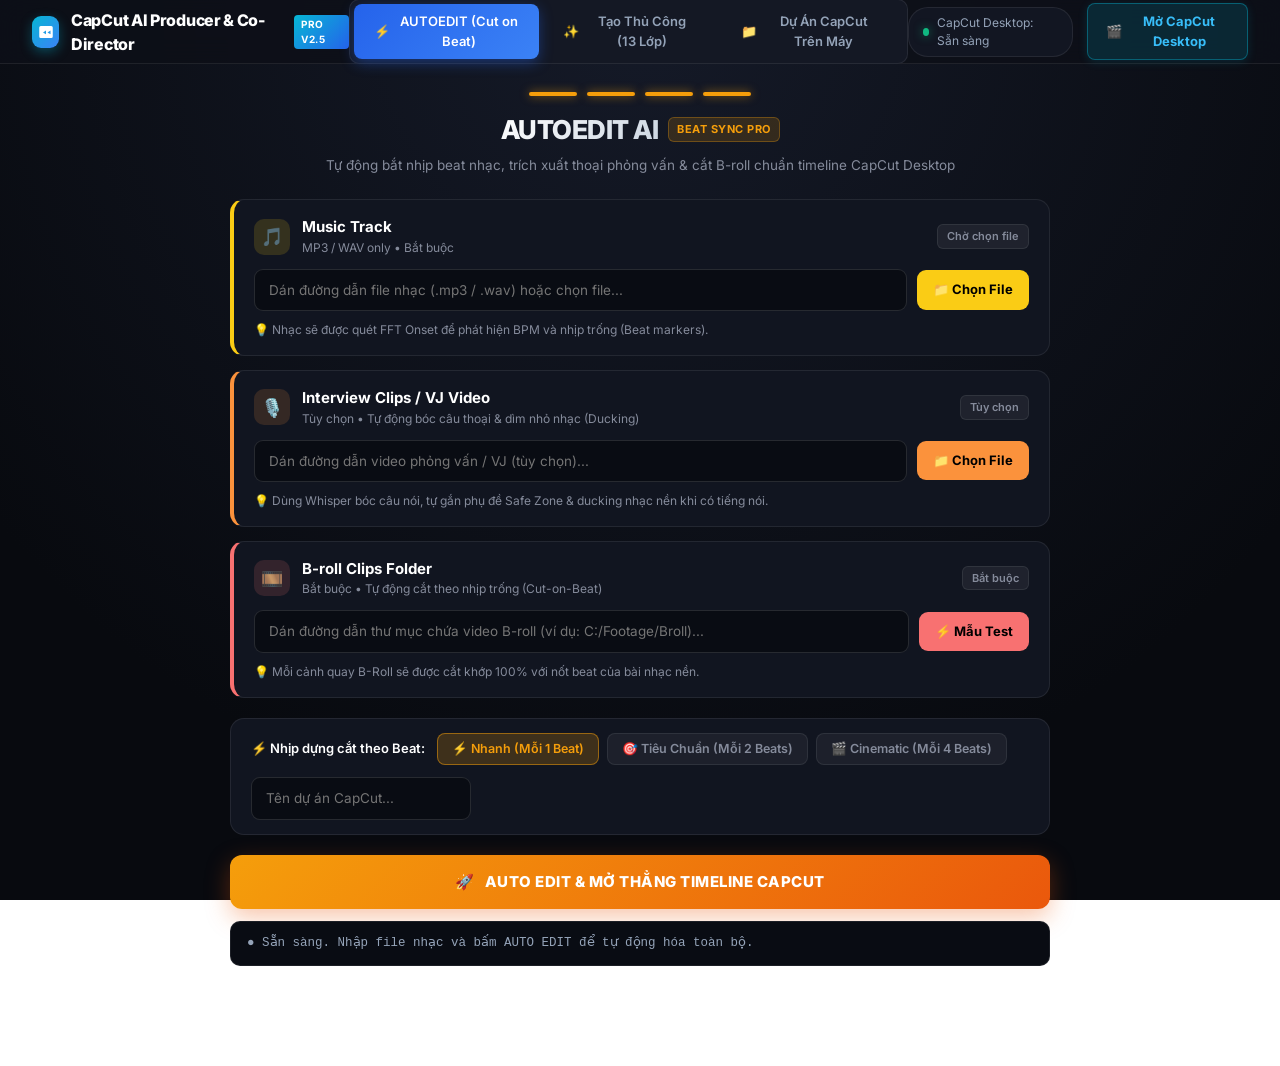
==== commit c8d88656: "refactor: streamline codebase to AutoEdit Beat-Sync engine and 3-card UI" ====
--- a/static/index.html
+++ b/static/index.html
@@ -26,8 +26,11 @@
 
     <!-- MAIN NAVIGATION TABS -->
     <nav class="hub-nav-tabs">
-      <button class="hub-tab-btn active" id="tabBtnCreate" onclick="switchTab('create')">
-        <span>✨</span> Tạo Dự Án Mới (13 Lớp MCP)
+      <button class="hub-tab-btn active" id="tabBtnAutoEdit" onclick="switchTab('autoedit')">
+        <span>⚡</span> AUTOEDIT (Cut on Beat)
+      </button>
+      <button class="hub-tab-btn" id="tabBtnCreate" onclick="switchTab('create')">
+        <span>✨</span> Tạo Thủ Công (13 Lớp)
       </button>
       <button class="hub-tab-btn" id="tabBtnProjects" onclick="switchTab('projects')">
         <span>📁</span> Dự Án CapCut Trên Máy
@@ -49,9 +52,129 @@
   <!-- MAIN HUB CONTENT CONTAINER -->
   <main class="hub-container">
     <!-- ========================================== -->
-    <!-- TAB 1: TẠO DỰ ÁN MỚI 13 LỚP MCP           -->
-    <!-- ========================================== -->
-    <section class="hub-pane active" id="paneCreate">
+    <!-- TAB 0: AUTOEDIT (EVENT RECAP & BEAT CUT)   -->
+    <!-- ========================================== -->
+    <section class="hub-pane active" id="paneAutoEdit">
+      <div class="autoedit-shell">
+        <div class="autoedit-header">
+          <div class="autoedit-stepper">
+            <span class="autoedit-step-bar active"></span>
+            <span class="autoedit-step-bar active"></span>
+            <span class="autoedit-step-bar active"></span>
+            <span class="autoedit-step-bar active"></span>
+          </div>
+          <div class="autoedit-title-wrap">
+            <h1 class="autoedit-title">AUTOEDIT AI</h1>
+            <span class="autoedit-badge">Beat Sync Pro</span>
+          </div>
+          <p class="autoedit-subtitle">Tự động bắt nhịp beat nhạc, trích xuất thoại phỏng vấn & cắt B-roll chuẩn timeline CapCut Desktop</p>
+        </div>
+
+        <!-- 3 KHỐI NHẬP LIỆU CHUẨN ELEVEN PERCENT -->
+        <div class="autoedit-cards">
+          <!-- KHỐI 1: MUSIC TRACK -->
+          <div class="autoedit-card card-music">
+            <div class="card-head">
+              <div class="card-head-left">
+                <div class="card-icon-pill">🎵</div>
+                <div>
+                  <div class="card-title-text">Music Track</div>
+                  <div class="card-subtitle-text">MP3 / WAV only • Bắt buộc</div>
+                </div>
+              </div>
+              <div class="card-status-badge" id="badgeAutoeditMusic">Chờ chọn file</div>
+            </div>
+            <div class="autoedit-input-row">
+              <input type="text" id="autoeditMusicInput" class="autoedit-input" placeholder="Dán đường dẫn file nhạc (.mp3 / .wav) hoặc chọn file..." onchange="onAutoeditMusicChanged()">
+              <label class="btn-upload-accent btn-music-upload">
+                <span>📁 Chọn File</span>
+                <input type="file" id="fileMusicPicker" accept=".mp3,.wav,.m4a,.aac" style="display:none;" onchange="handleMusicFileSelect(event)">
+              </label>
+            </div>
+            <div class="card-foot-meta" id="metaAutoeditMusic">
+              <span>💡 Nhạc sẽ được quét FFT Onset để phát hiện BPM và nhịp trống (Beat markers).</span>
+            </div>
+          </div>
+
+          <!-- KHỐI 2: INTERVIEW CLIPS -->
+          <div class="autoedit-card card-interview">
+            <div class="card-head">
+              <div class="card-head-left">
+                <div class="card-icon-pill">🎙️</div>
+                <div>
+                  <div class="card-title-text">Interview Clips / VJ Video</div>
+                  <div class="card-subtitle-text">Tùy chọn • Tự động bóc câu thoại & dìm nhỏ nhạc (Ducking)</div>
+                </div>
+              </div>
+              <div class="card-status-badge" id="badgeAutoeditInterview">Tùy chọn</div>
+            </div>
+            <div class="autoedit-input-row">
+              <input type="text" id="autoeditInterviewInput" class="autoedit-input" placeholder="Dán đường dẫn video phỏng vấn / VJ (tùy chọn)...">
+              <label class="btn-upload-accent btn-interview-upload">
+                <span>📁 Chọn File</span>
+                <input type="file" id="fileInterviewPicker" accept=".mp4,.mov,.mkv" style="display:none;" onchange="handleInterviewFileSelect(event)">
+              </label>
+            </div>
+            <div class="card-foot-meta">
+              <span>💡 Dùng Whisper bóc câu nói, tự gắn phụ đề Safe Zone & ducking nhạc nền khi có tiếng nói.</span>
+            </div>
+          </div>
+
+          <!-- KHỐI 3: B-ROLL CLIPS -->
+          <div class="autoedit-card card-broll">
+            <div class="card-head">
+              <div class="card-head-left">
+                <div class="card-icon-pill">🎞️</div>
+                <div>
+                  <div class="card-title-text">B-roll Clips Folder</div>
+                  <div class="card-subtitle-text">Bắt buộc • Tự động cắt theo nhịp trống (Cut-on-Beat)</div>
+                </div>
+              </div>
+              <div class="card-status-badge" id="badgeAutoeditBroll">Bắt buộc</div>
+            </div>
+            <div class="autoedit-input-row">
+              <input type="text" id="autoeditBrollInput" class="autoedit-input" placeholder="Dán đường dẫn thư mục chứa video B-roll (ví dụ: C:/Footage/Broll)...">
+              <button class="btn-upload-accent btn-broll-upload" type="button" onclick="fillTestBrollSample()">
+                <span>⚡ Mẫu Test</span>
+              </button>
+            </div>
+            <div class="card-foot-meta">
+              <span>💡 Mỗi cảnh quay B-Roll sẽ được cắt khớp 100% với nốt beat của bài nhạc nền.</span>
+            </div>
+          </div>
+        </div>
+
+        <!-- THANH ĐIỀU CHỈNH NHỊP DỰNG (PACING) -->
+        <div class="autoedit-settings-bar">
+          <div class="pacing-select-group">
+            <span class="pacing-label">⚡ Nhịp dựng cắt theo Beat:</span>
+            <div class="pacing-pills">
+              <button type="button" class="pacing-pill active" id="pacingFast" onclick="setAutoeditPacing('fast')">⚡ Nhanh (Mỗi 1 Beat)</button>
+              <button type="button" class="pacing-pill" id="pacingMedium" onclick="setAutoeditPacing('medium')">🎯 Tiêu Chuẩn (Mỗi 2 Beats)</button>
+              <button type="button" class="pacing-pill" id="pacingCinematic" onclick="setAutoeditPacing('cinematic')">🎬 Cinematic (Mỗi 4 Beats)</button>
+            </div>
+          </div>
+          <div class="autoedit-proj-name">
+            <input type="text" id="autoeditProjectName" class="autoedit-input" style="width: 220px;" placeholder="Tên dự án CapCut...">
+          </div>
+        </div>
+
+        <!-- NÚT THỰC THI & LIVE FEEDBACK -->
+        <div class="autoedit-action-area">
+          <button class="btn-autoedit-execute" id="btnExecuteAutoEdit" type="button" onclick="runAutoEditPipeline()">
+            <span>🚀</span> AUTO EDIT & MỞ THẲNG TIMELINE CAPCUT
+          </button>
+          <div class="autoedit-status-feedback" id="autoeditStatusFeedback">
+            <span>● Sẵn sàng. Nhập file nhạc và bấm AUTO EDIT để tự động hóa toàn bộ.</span>
+          </div>
+        </div>
+      </div>
+    </section>
+
+    <!-- ========================================== -->
+    <!-- TAB 1: TẠO DỰ ÁN MỚI 13 LỚP MCP (THỦ CÔNG) -->
+    <!-- ========================================== -->
+    <section class="hub-pane" id="paneCreate">
       <div class="hub-create-grid">
         <!-- CỘT 1: NGUỒN FOOTAGE & SOURCE TÀI NGUYÊN -->
         <div class="hub-card">
@@ -245,6 +368,6 @@
   <!-- TOAST NOTIFICATIONS CONTAINER -->
   <div class="toast-container" id="toastContainer"></div>
 
-  <script src="app.js"></script>
+  <script src="app.js?v=autoedit1"></script>
 </body>
 </html>
--- a/static/style.css
+++ b/static/style.css
@@ -976,3 +976,355 @@
 @keyframes spin {
   to { transform: rotate(360deg); }
 }
+
+/* ==========================================================================
+   AUTOEDIT AI (EVENT & COMMERCIAL RECAP) — SLEEK 3-CARD LAYOUT
+   ========================================================================== */
+.autoedit-shell {
+  max-width: 820px;
+  margin: 0 auto;
+  display: flex;
+  flex-direction: column;
+  gap: 20px;
+  padding-bottom: 40px;
+}
+
+.autoedit-header {
+  text-align: center;
+  margin-bottom: 4px;
+}
+
+.autoedit-stepper {
+  display: flex;
+  justify-content: center;
+  align-items: center;
+  gap: 10px;
+  margin-bottom: 14px;
+}
+
+.autoedit-step-bar {
+  width: 48px;
+  height: 4px;
+  border-radius: 2px;
+  background: rgba(255, 255, 255, 0.15);
+  transition: all 0.3s ease;
+}
+
+.autoedit-step-bar.active {
+  background: #f59e0b;
+  box-shadow: 0 0 10px rgba(245, 158, 11, 0.6);
+}
+
+.autoedit-title-wrap {
+  display: flex;
+  align-items: center;
+  justify-content: center;
+  gap: 10px;
+  margin-bottom: 6px;
+}
+
+.autoedit-title {
+  font-family: 'Montserrat', var(--font-sans);
+  font-size: 26px;
+  font-weight: 800;
+  letter-spacing: -0.5px;
+  background: linear-gradient(135deg, #ffffff 0%, #cbd5e1 100%);
+  -webkit-background-clip: text;
+  -webkit-text-fill-color: transparent;
+}
+
+.autoedit-badge {
+  font-size: 11px;
+  font-weight: 700;
+  text-transform: uppercase;
+  letter-spacing: 0.5px;
+  padding: 3px 8px;
+  border-radius: 6px;
+  background: rgba(245, 158, 11, 0.15);
+  color: #f59e0b;
+  border: 1px solid rgba(245, 158, 11, 0.3);
+}
+
+.autoedit-subtitle {
+  color: var(--muted);
+  font-size: 13.5px;
+}
+
+.autoedit-cards {
+  display: flex;
+  flex-direction: column;
+  gap: 14px;
+}
+
+.autoedit-card {
+  background: #111520;
+  border: 1px solid rgba(255, 255, 255, 0.08);
+  border-radius: 14px;
+  padding: 16px 20px;
+  transition: border-color 0.2s ease, transform 0.2s ease;
+  position: relative;
+  overflow: hidden;
+}
+
+.autoedit-card:hover {
+  border-color: rgba(255, 255, 255, 0.16);
+}
+
+.autoedit-card.card-music {
+  border-left: 4px solid #facc15;
+}
+
+.autoedit-card.card-interview {
+  border-left: 4px solid #fb923c;
+}
+
+.autoedit-card.card-broll {
+  border-left: 4px solid #f87171;
+}
+
+.card-head {
+  display: flex;
+  align-items: center;
+  justify-content: space-between;
+  margin-bottom: 12px;
+}
+
+.card-head-left {
+  display: flex;
+  align-items: center;
+  gap: 12px;
+}
+
+.card-icon-pill {
+  width: 36px;
+  height: 36px;
+  border-radius: 10px;
+  display: flex;
+  align-items: center;
+  justify-content: center;
+  font-size: 18px;
+}
+
+.card-music .card-icon-pill {
+  background: rgba(250, 204, 21, 0.15);
+  color: #facc15;
+}
+
+.card-interview .card-icon-pill {
+  background: rgba(251, 146, 60, 0.15);
+  color: #fb923c;
+}
+
+.card-broll .card-icon-pill {
+  background: rgba(248, 113, 113, 0.15);
+  color: #f87171;
+}
+
+.card-title-text {
+  font-size: 15px;
+  font-weight: 700;
+  color: #ffffff;
+}
+
+.card-subtitle-text {
+  font-size: 12px;
+  color: var(--muted);
+}
+
+.card-status-badge {
+  font-size: 11px;
+  font-weight: 600;
+  padding: 3px 9px;
+  border-radius: 6px;
+  background: rgba(255, 255, 255, 0.06);
+  color: var(--muted);
+  border: 1px solid rgba(255, 255, 255, 0.08);
+}
+
+.card-status-badge.badge-ready {
+  background: rgba(16, 185, 129, 0.15);
+  color: #10b981;
+  border-color: rgba(16, 185, 129, 0.3);
+}
+
+.autoedit-input-row {
+  display: flex;
+  gap: 10px;
+  align-items: center;
+}
+
+.autoedit-input {
+  flex: 1;
+  background: #090c13;
+  border: 1px solid rgba(255, 255, 255, 0.12);
+  border-radius: 9px;
+  padding: 10px 14px;
+  font-size: 13.5px;
+  color: #ffffff;
+  outline: none;
+  transition: border-color 0.2s;
+}
+
+.autoedit-input:focus {
+  border-color: #f59e0b;
+}
+
+.btn-upload-accent {
+  padding: 10px 16px;
+  border-radius: 9px;
+  font-weight: 700;
+  font-size: 13px;
+  display: flex;
+  align-items: center;
+  gap: 6px;
+  cursor: pointer;
+  white-space: nowrap;
+  transition: transform 0.15s ease, filter 0.15s ease;
+}
+
+.btn-upload-accent:hover {
+  filter: brightness(1.1);
+  transform: translateY(-1px);
+}
+
+.btn-music-upload {
+  background: #facc15;
+  color: #000000;
+}
+
+.btn-interview-upload {
+  background: #fb923c;
+  color: #000000;
+}
+
+.btn-broll-upload {
+  background: #f87171;
+  color: #000000;
+}
+
+.card-foot-meta {
+  margin-top: 10px;
+  font-size: 12px;
+  color: var(--muted);
+  display: flex;
+  align-items: center;
+  gap: 8px;
+}
+
+.card-foot-meta.meta-active {
+  color: #38bdf8;
+  font-weight: 500;
+}
+
+.autoedit-settings-bar {
+  display: flex;
+  justify-content: space-between;
+  align-items: center;
+  background: #111520;
+  border: 1px solid rgba(255, 255, 255, 0.08);
+  border-radius: 14px;
+  padding: 14px 20px;
+  flex-wrap: wrap;
+  gap: 12px;
+}
+
+.pacing-select-group {
+  display: flex;
+  align-items: center;
+  gap: 12px;
+}
+
+.pacing-label {
+  font-weight: 600;
+  font-size: 13px;
+  color: #ffffff;
+}
+
+.pacing-pills {
+  display: flex;
+  gap: 8px;
+}
+
+.pacing-pill {
+  padding: 6px 14px;
+  border-radius: 8px;
+  background: rgba(255, 255, 255, 0.05);
+  border: 1px solid rgba(255, 255, 255, 0.08);
+  font-size: 12.5px;
+  font-weight: 600;
+  color: var(--muted);
+  cursor: pointer;
+  transition: all 0.2s;
+}
+
+.pacing-pill:hover {
+  background: rgba(255, 255, 255, 0.1);
+  color: #ffffff;
+}
+
+.pacing-pill.active {
+  background: rgba(245, 158, 11, 0.2);
+  color: #f59e0b;
+  border-color: rgba(245, 158, 11, 0.5);
+}
+
+.autoedit-action-area {
+  display: flex;
+  flex-direction: column;
+  gap: 12px;
+}
+
+.btn-autoedit-execute {
+  width: 100%;
+  padding: 16px 24px;
+  border-radius: 12px;
+  background: linear-gradient(135deg, #f59e0b 0%, #ea580c 100%);
+  color: #ffffff;
+  font-size: 15px;
+  font-weight: 800;
+  letter-spacing: 0.5px;
+  text-transform: uppercase;
+  display: flex;
+  align-items: center;
+  justify-content: center;
+  gap: 10px;
+  box-shadow: 0 8px 24px rgba(234, 88, 12, 0.35);
+  cursor: pointer;
+  transition: transform 0.15s ease, box-shadow 0.15s ease, filter 0.15s ease;
+}
+
+.btn-autoedit-execute:hover {
+  transform: translateY(-2px);
+  filter: brightness(1.1);
+  box-shadow: 0 12px 28px rgba(234, 88, 12, 0.5);
+}
+
+.btn-autoedit-execute:disabled {
+  opacity: 0.5;
+  cursor: not-allowed;
+  transform: none;
+  box-shadow: none;
+}
+
+.autoedit-status-feedback {
+  background: #090c13;
+  border: 1px solid rgba(255, 255, 255, 0.08);
+  border-radius: 10px;
+  padding: 12px 16px;
+  font-family: var(--font-mono);
+  font-size: 12.5px;
+  color: #94a3b8;
+  display: flex;
+  align-items: center;
+  gap: 10px;
+}
+
+.autoedit-status-feedback.status-running {
+  border-color: rgba(245, 158, 11, 0.4);
+  color: #f59e0b;
+}
+
+.autoedit-status-feedback.status-success {
+  border-color: rgba(16, 185, 129, 0.4);
+  color: #10b981;
+}
